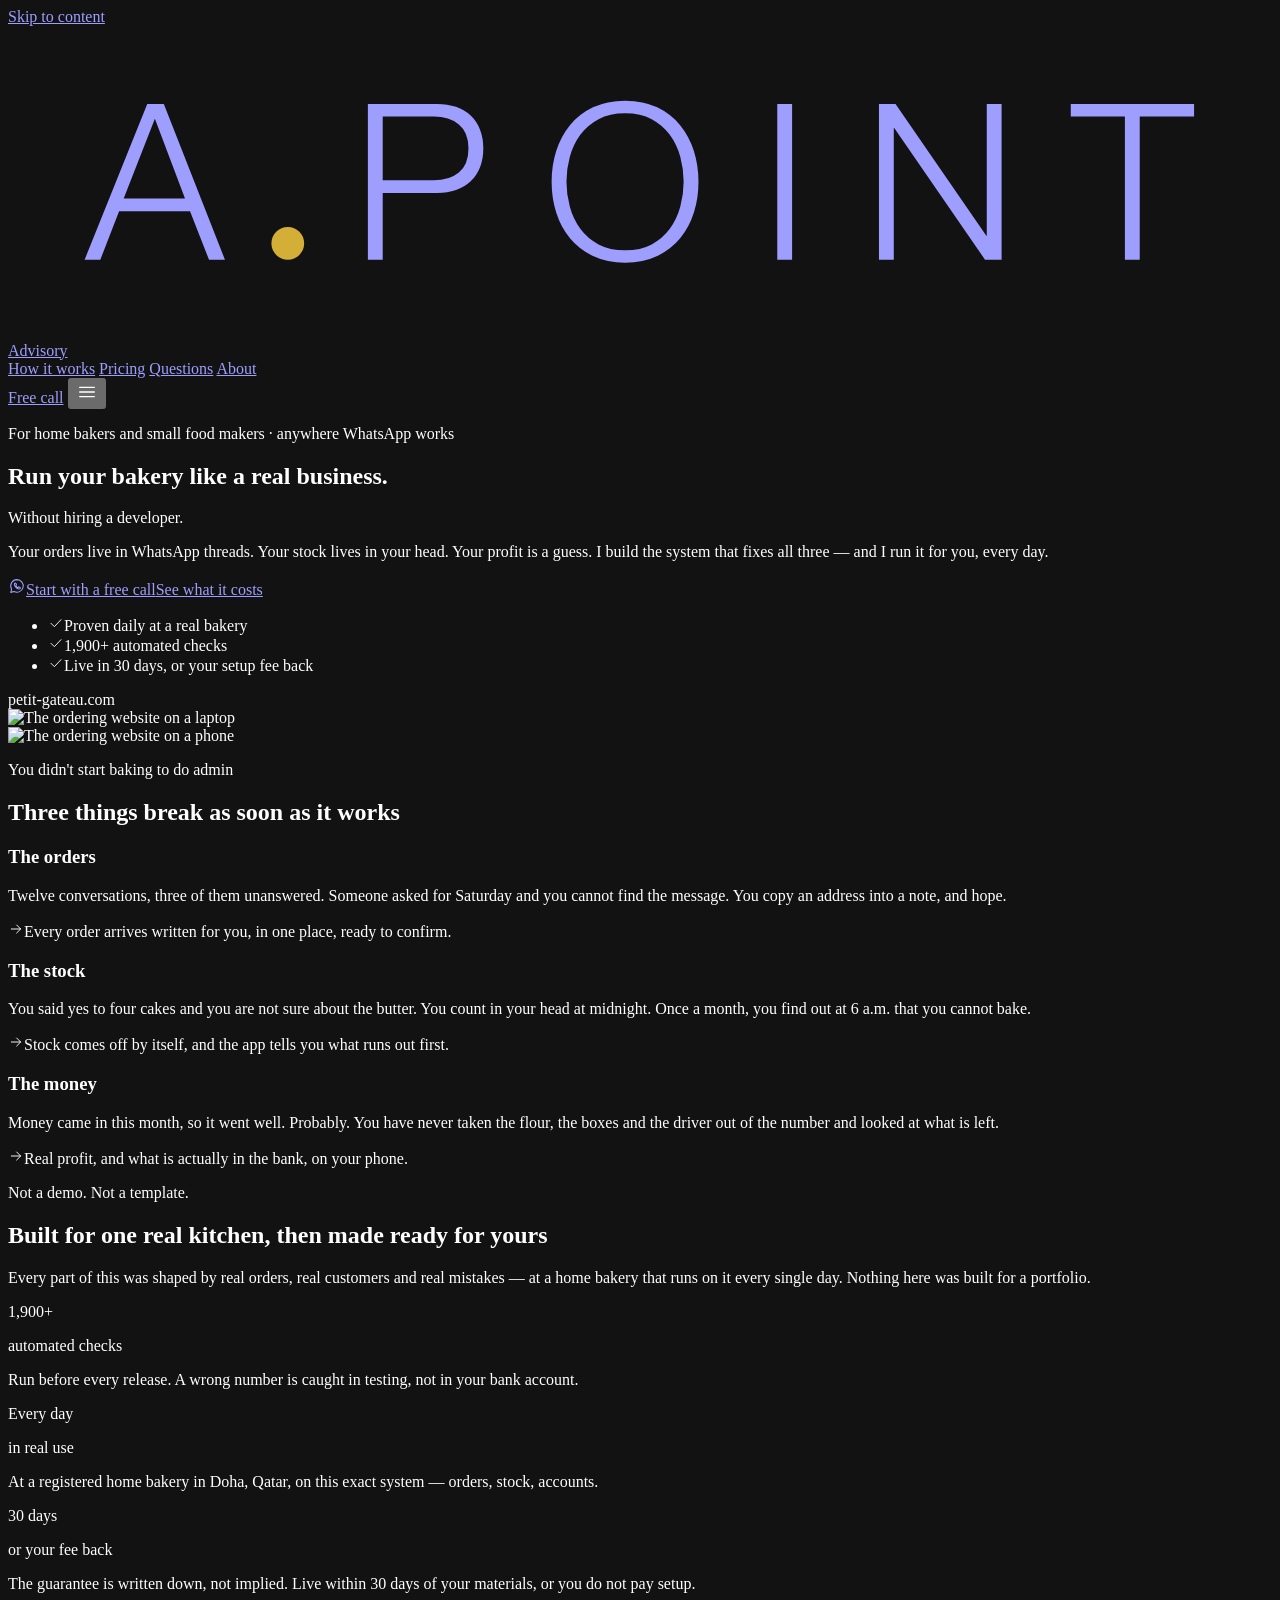
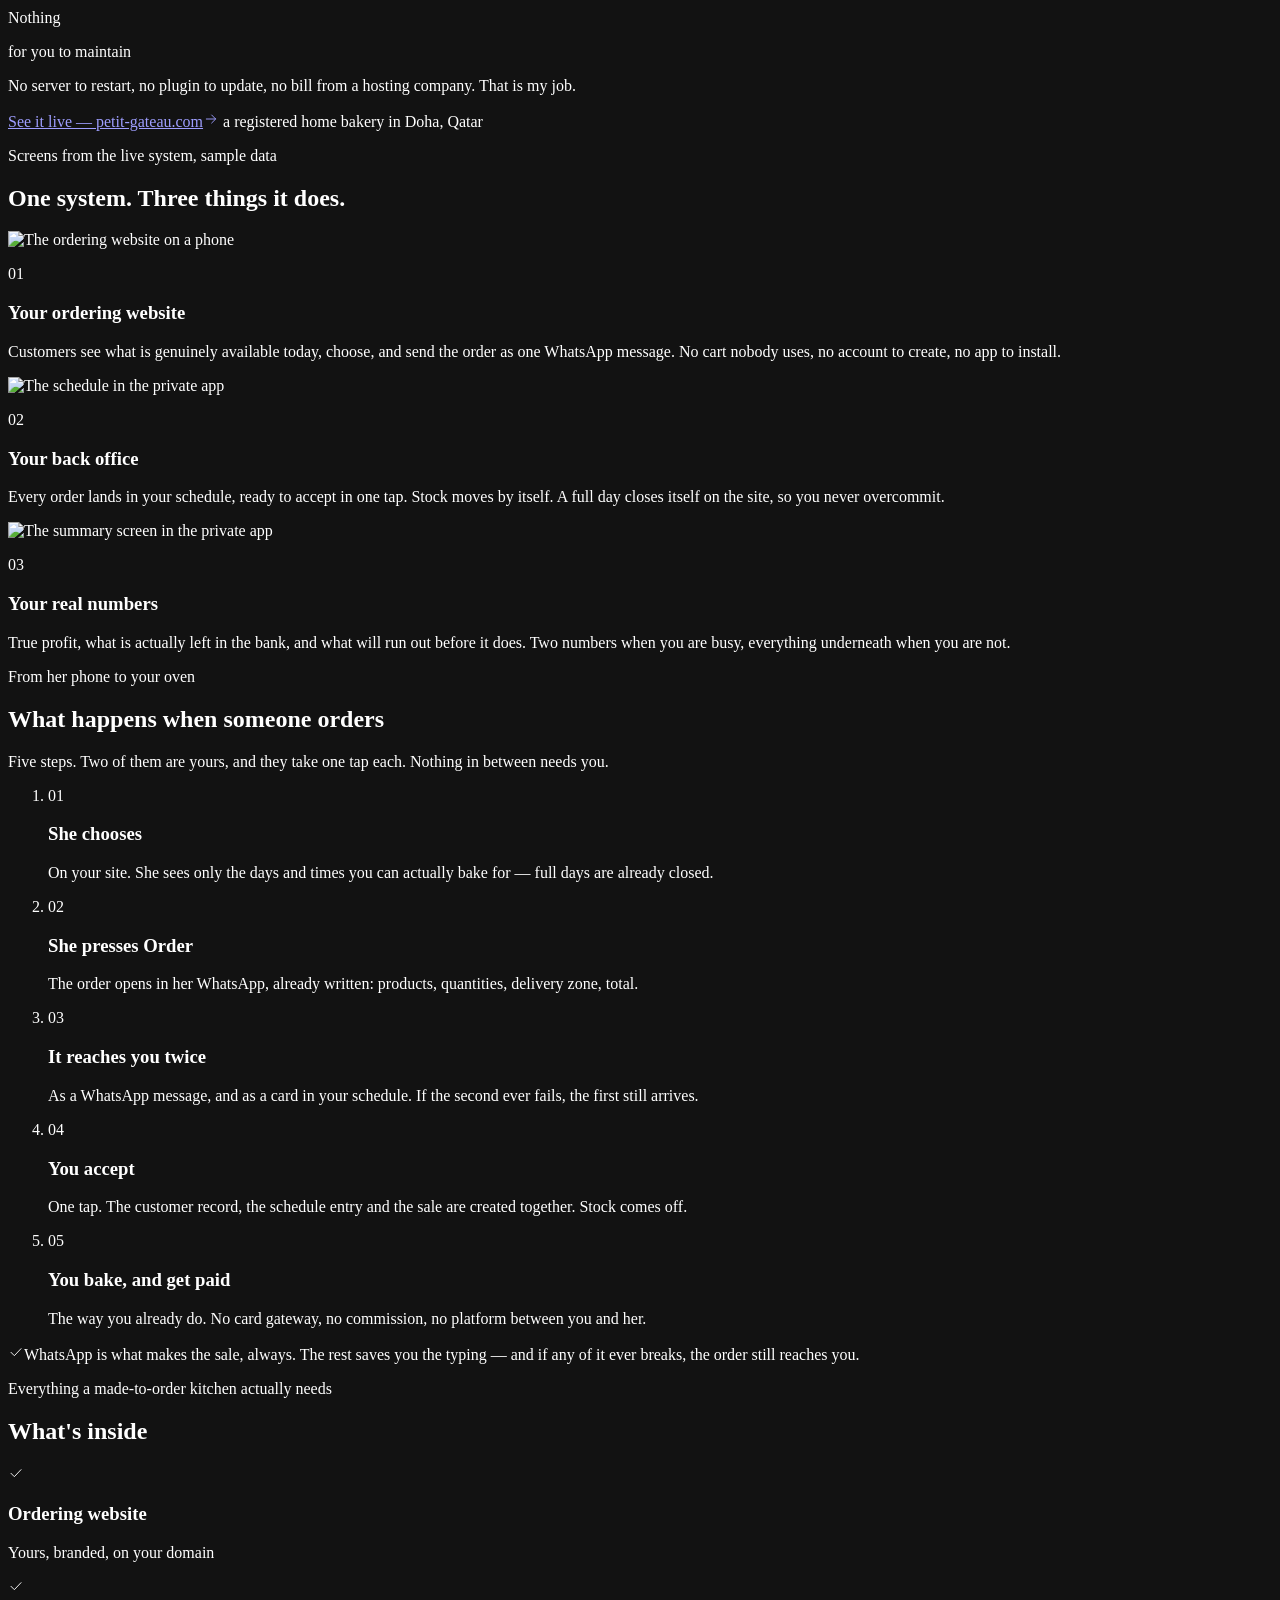
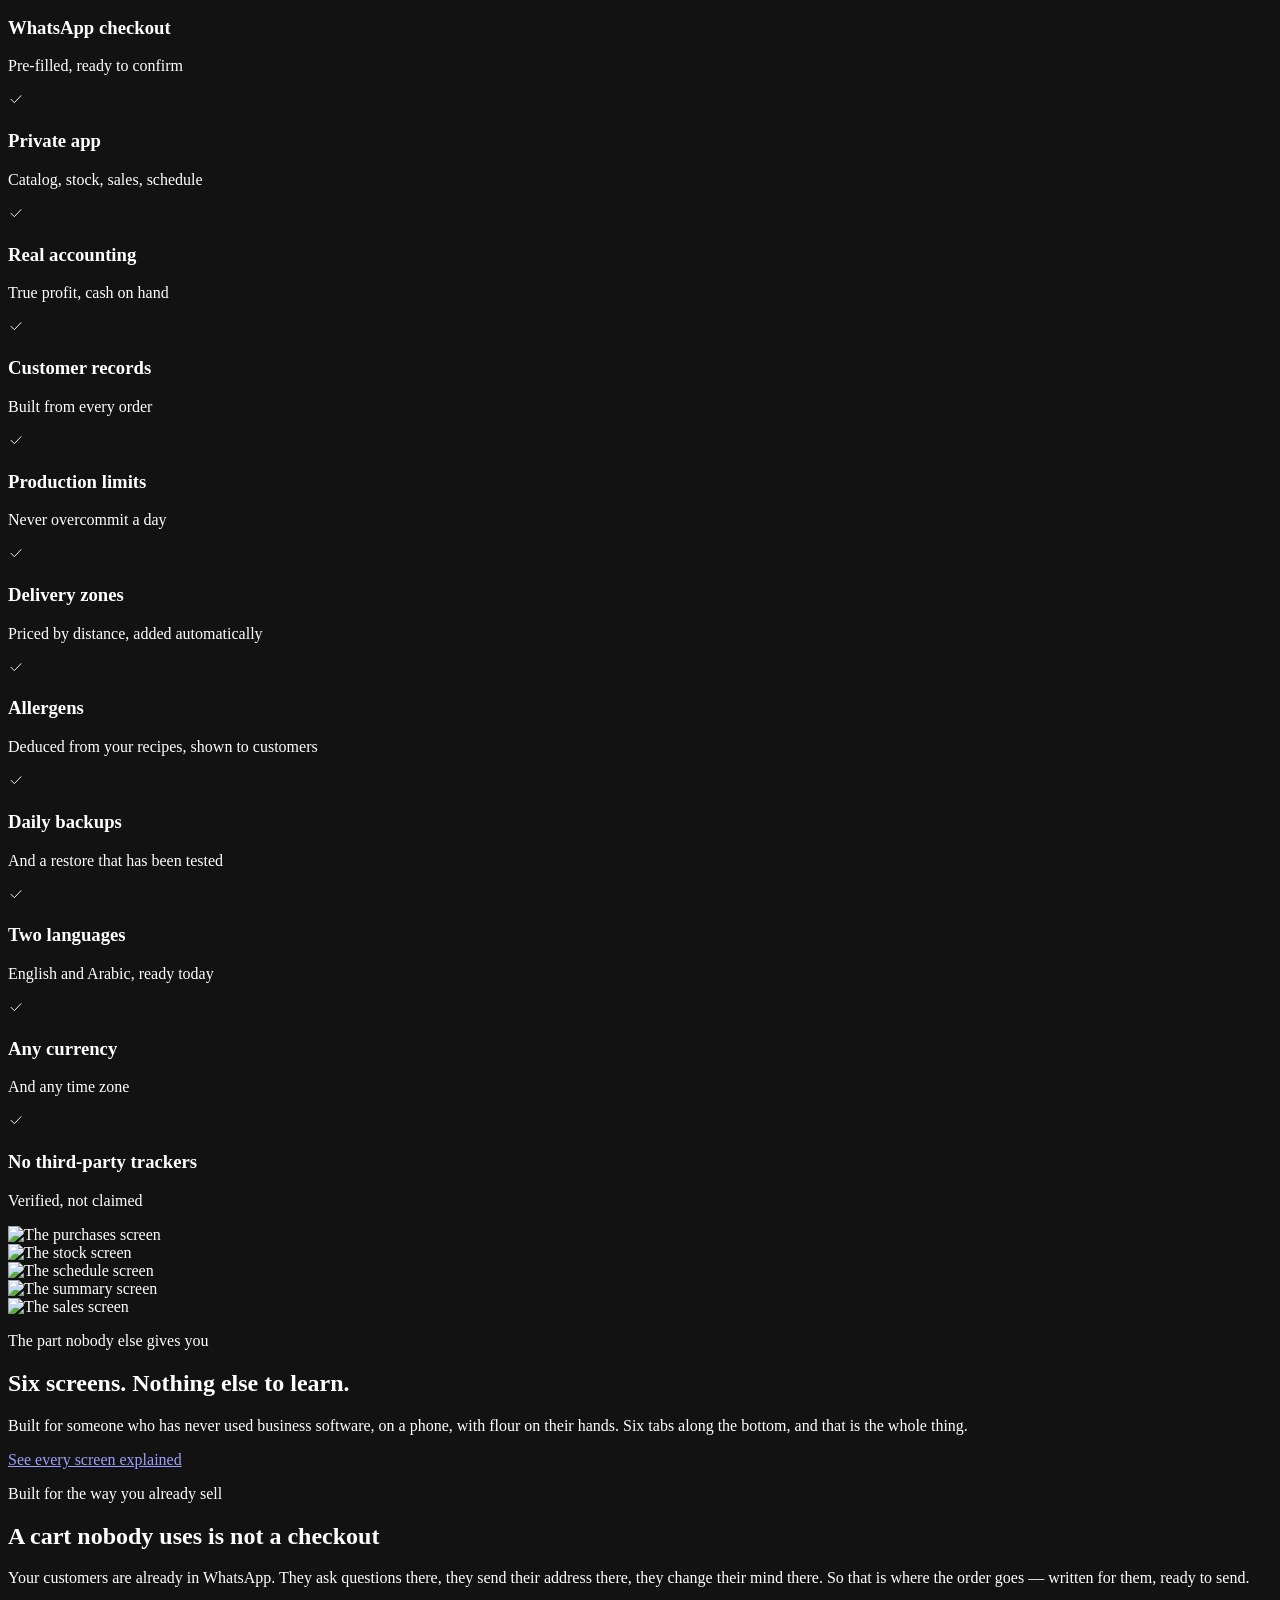
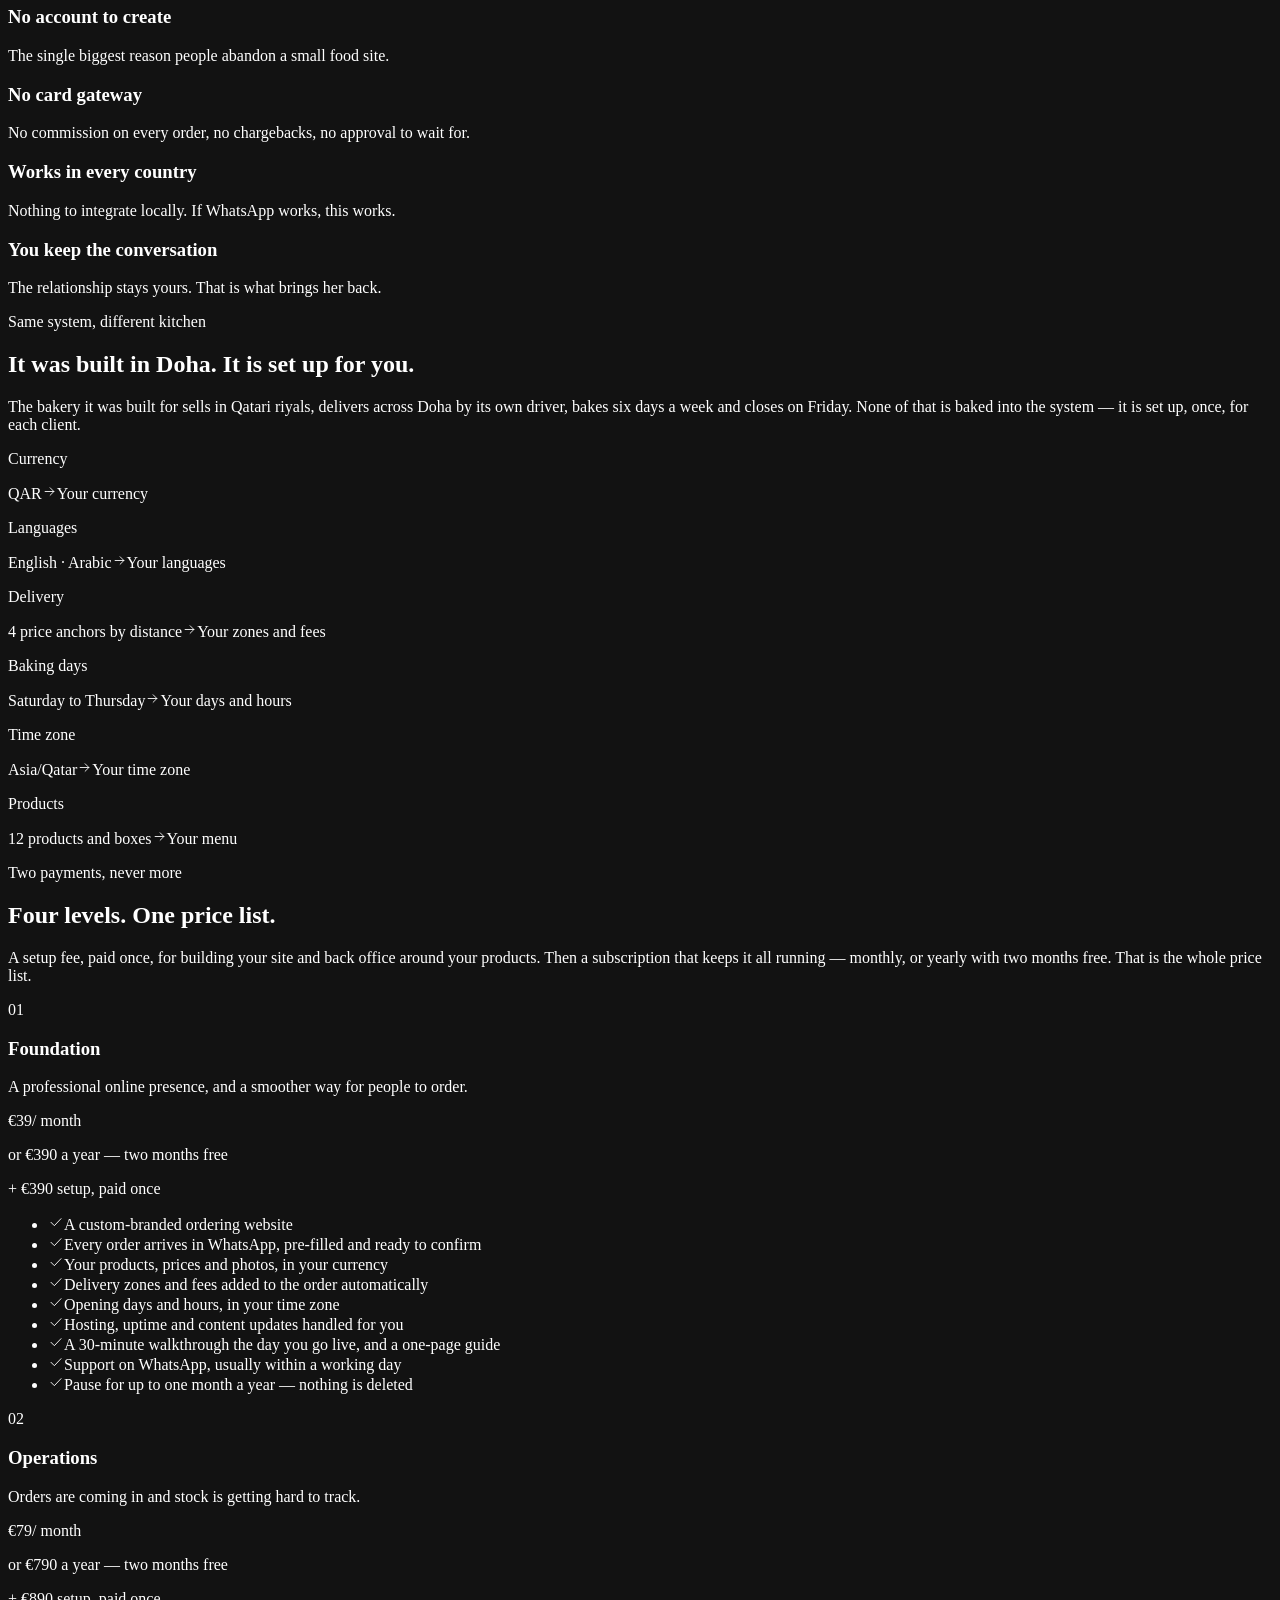
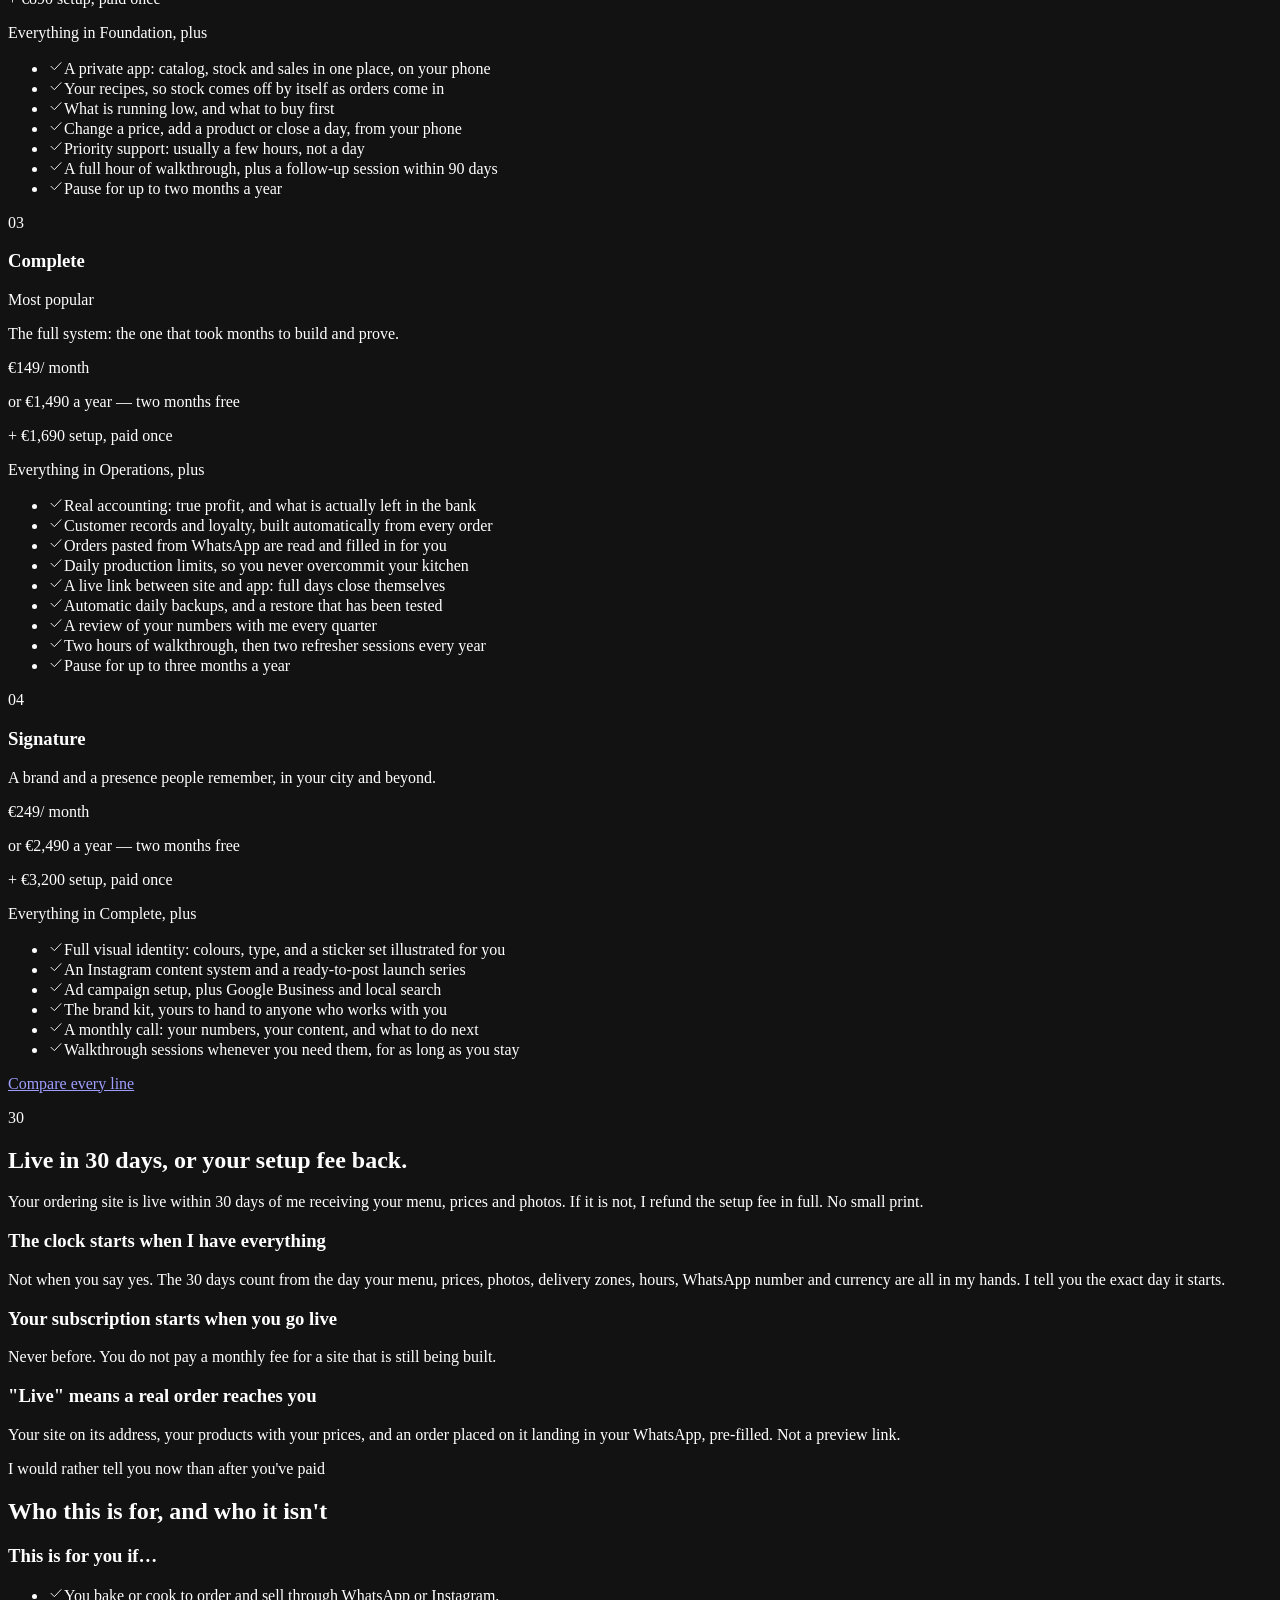
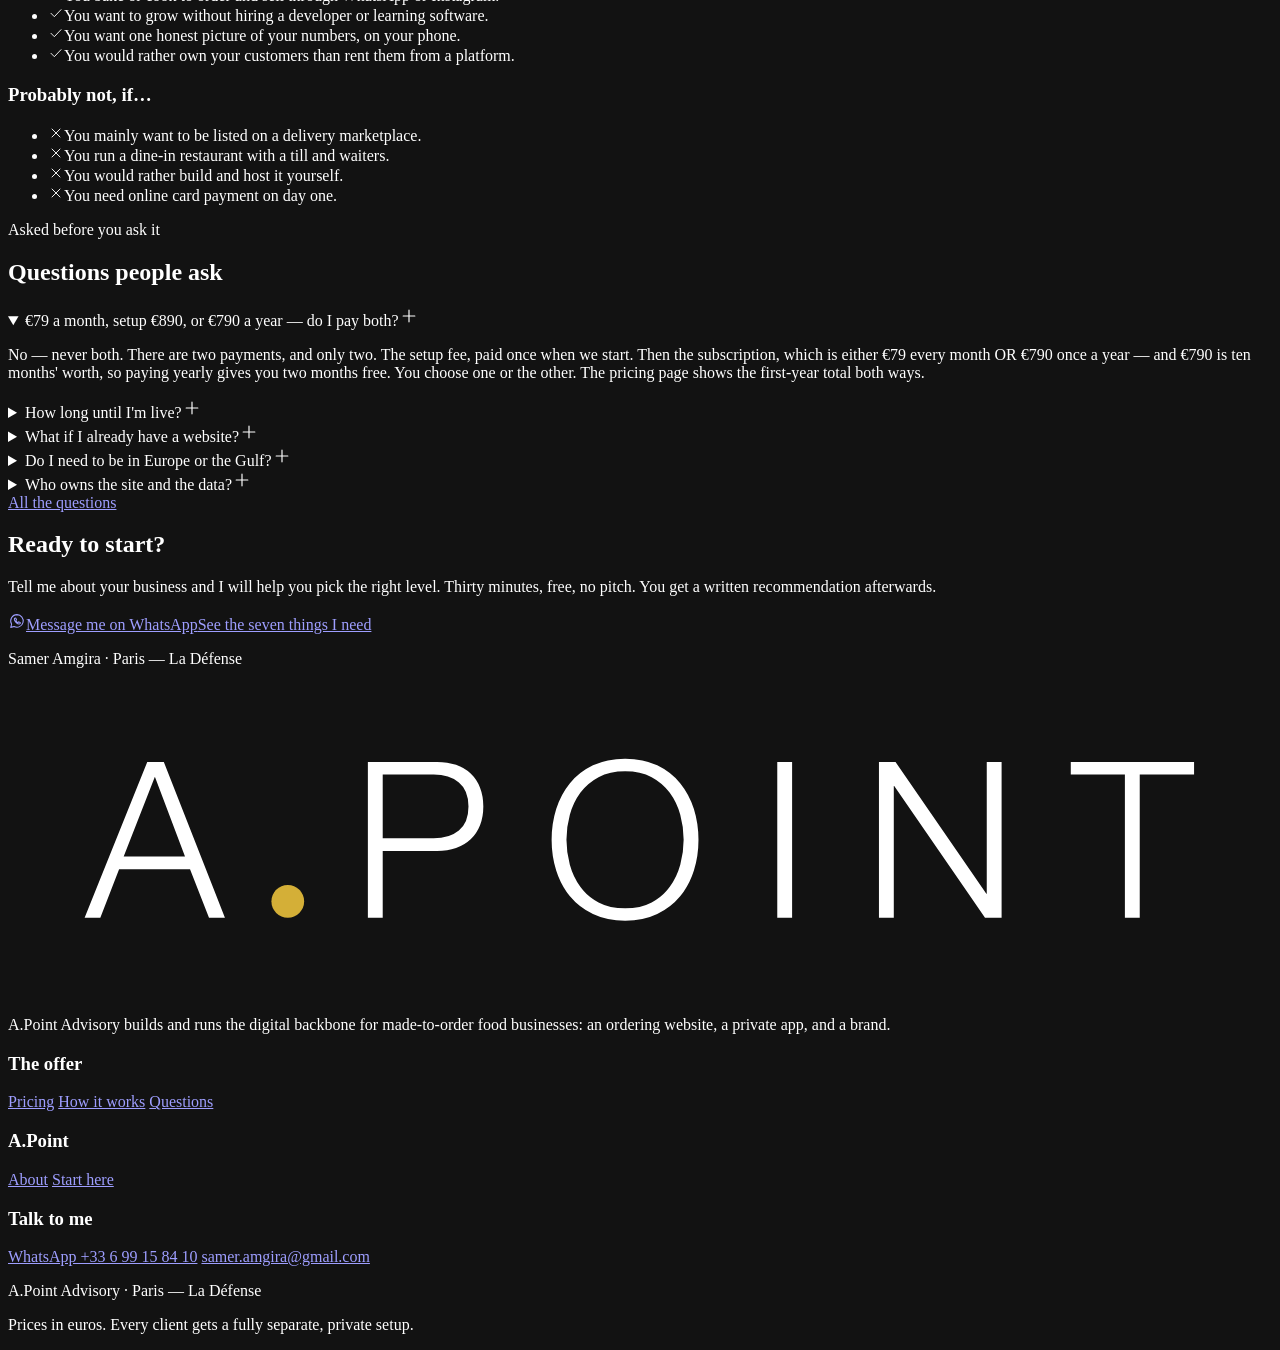
==== index.html @ 3a5e0688 "Site A.Point — construction 202609091608" ====
<!DOCTYPE html>
<html lang="en">
<head>
<meta charset="utf-8">
<meta name="viewport" content="width=device-width, initial-scale=1, viewport-fit=cover">
<title>A.Point Advisory — Run your bakery like a real business</title>
<meta name="description" content="We build and run the digital backbone for home bakers: a website that takes orders straight into WhatsApp, a private app for stock and real profit, and a brand people remember. From €39 a month. Live in 30 days, or your setup fee back.">
<link rel="canonical" href="https://apoint.advisory/">
<meta name="apoint-build" content="202609091608">
<meta name="color-scheme" content="dark">
<meta name="theme-color" content="#000000">

<meta property="og:type" content="website">
<meta property="og:site_name" content="A.Point Advisory">
<meta property="og:title" content="A.Point Advisory — Run your bakery like a real business">
<meta property="og:description" content="We build and run the digital backbone for home bakers: a website that takes orders straight into WhatsApp, a private app for stock and real profit, and a brand people remember. From €39 a month. Live in 30 days, or your setup fee back.">
<meta property="og:url" content="https://apoint.advisory/">
<meta property="og:image" content="https://apoint.advisory/img/partage.png">
<meta property="og:image:width" content="1200">
<meta property="og:image:height" content="630">
<meta name="twitter:card" content="summary_large_image">

<link rel="icon" href="/A.POINT-SITE/favicon.svg" type="image/svg+xml">
<link rel="icon" href="/A.POINT-SITE/favicon-32.png" sizes="32x32" type="image/png">
<link rel="apple-touch-icon" href="/A.POINT-SITE/icone-180.png">
<link rel="manifest" href="/A.POINT-SITE/site.webmanifest">

<link rel="preload" href="/A.POINT-SITE/polices/inter-latin-variable.woff2" as="font" type="font/woff2" crossorigin>
<link rel="stylesheet" href="/A.POINT-SITE/style.css?v=202609091608">
<script type="application/ld+json">{"@context":"https://schema.org","@type":"ProfessionalService","name":"A.Point Advisory","description":"Digital operations for made-to-order food businesses","url":"https://apoint.advisory","areaServed":"Worldwide","founder":{"@type":"Person","name":"Samer Amgira"},"address":{"@type":"PostalAddress","addressLocality":"Paris","addressCountry":"FR"},"email":"samer.amgira@gmail.com","telephone":"+33699158410","currenciesAccepted":"EUR","hasOfferCatalog":{"@type":"OfferCatalog","name":"Levels","itemListElement":[{"@type":"Offer","name":"Foundation","price":"39","priceCurrency":"EUR","description":"Subscription, per month. Setup fee of EUR 390, paid once."},{"@type":"Offer","name":"Operations","price":"79","priceCurrency":"EUR","description":"Subscription, per month. Setup fee of EUR 890, paid once."},{"@type":"Offer","name":"Complete","price":"149","priceCurrency":"EUR","description":"Subscription, per month. Setup fee of EUR 1690, paid once."},{"@type":"Offer","name":"Signature","price":"249","priceCurrency":"EUR","description":"Subscription, per month. Setup fee of EUR 3200, paid once."}]}}</script>
</head>
<body class="page-accueil">
<a class="saut" href="#principal">Skip to content</a>
<header class="entete" id="entete">
  <div class="wrap entete-in">
    <a class="marque" href="/A.POINT-SITE/" aria-label="A.Point Advisory — home">
      <svg class="wm" aria-hidden="true" focusable="false" xmlns="http://www.w3.org/2000/svg" viewBox="0 0 5792 1428">
<!-- A·POINT — mot-marque. Lettres : Helvetica Neue Light en tracés, espacement 0.25 em, point d'or #d4af37 sur la ligne de base. -->
<g transform="translate(357,1071) scale(1,-1)">
<path fill="currentColor" transform="translate(0,0)" d="M173 280 316 646 454 280ZM281 714 -6 0H66L152 222H477L564 0H637L357 714Z"/>
<circle fill="#d4af37" cx="925" cy="75" r="75"/>
<path fill="currentColor" transform="translate(1220,0)" d="M140 364V656H374Q445 656 489.0 620.0Q533 584 533 510Q533 436 489.0 400.0Q445 364 374 364ZM72 714V0H140V306H389Q437 306 476.0 319.5Q515 333 543.0 359.5Q571 386 586.0 424.0Q601 462 601 510Q601 558 586.0 596.0Q571 634 543.0 660.5Q515 687 476.0 700.5Q437 714 389 714Z"/>
<path fill="currentColor" transform="translate(2100,0)" d="M102 357Q102 416 117.5 472.0Q133 528 165.5 572.5Q198 617 249.0 644.0Q300 671 371 671Q442 671 492.5 644.0Q543 617 575.5 572.5Q608 528 623.5 472.0Q639 416 639 357Q639 299 623.5 242.5Q608 186 575.5 141.5Q543 97 492.5 70.0Q442 43 371 43Q300 43 249.0 70.0Q198 97 165.5 141.5Q133 186 117.5 242.5Q102 299 102 357ZM34 357Q34 283 55.0 216.0Q76 149 118.0 98.0Q160 47 223.5 16.5Q287 -14 371 -14Q455 -14 518.0 16.5Q581 47 623.0 98.0Q665 149 686.0 216.0Q707 283 707 357Q707 431 686.0 498.0Q665 565 623.0 616.5Q581 668 518.0 698.5Q455 729 371 729Q287 729 223.5 698.5Q160 668 118.0 616.5Q76 565 55.0 498.0Q34 431 34 357Z"/>
<path fill="currentColor" transform="translate(3091,0)" d="M77 714V0H145V714Z"/>
<path fill="currentColor" transform="translate(3563,0)" d="M71 714V0H139V604H141L557 0H633V714H565V110H563L147 714Z"/>
<path fill="currentColor" transform="translate(4517,0)" d="M-4 714V656H244V0H312V656H561V714Z"/>
</g>
</svg>
      <span class="marque-sub">Advisory</span>
    </a>
    <nav class="nav" aria-label="Main">
        <a href="/A.POINT-SITE/system/">How it works</a>
        <a href="/A.POINT-SITE/pricing/">Pricing</a>
        <a href="/A.POINT-SITE/faq/">Questions</a>
        <a href="/A.POINT-SITE/about/">About</a>
    </nav>
    <div class="entete-fin">
      <a class="btn btn-primaire btn-sm" href="https://wa.me/33699158410?text=Hi%20Samer%2C%20I%20run%20a%20home%20bakery%20and%20I%27d%20like%20to%20book%20the%20free%2030-minute%20call." target="_blank" rel="noopener"><span>Free call</span></a>
      <button class="burger" id="burger" aria-label="Open menu" aria-expanded="false" aria-controls="menu-mobile"><svg class="ic" viewBox="0 0 24 24" width="22" height="22" fill="none" stroke="currentColor" stroke-width="1.4" stroke-linecap="round" stroke-linejoin="round" aria-hidden="true"><path d="M4 7h16M4 12h16M4 17h16"/></svg></button>
    </div>
  </div>
  <div class="menu-mobile" id="menu-mobile" hidden>
    <a href="/A.POINT-SITE/system/">How it works</a>
    <a href="/A.POINT-SITE/pricing/">Pricing</a>
    <a href="/A.POINT-SITE/faq/">Questions</a>
    <a href="/A.POINT-SITE/about/">About</a>
    <a href="/A.POINT-SITE/start/">Start here</a>
    <a class="menu-mobile-cta" href="https://wa.me/33699158410?text=Hi%20Samer%2C%20I%20run%20a%20home%20bakery%20and%20I%27d%20like%20to%20book%20the%20free%2030-minute%20call." target="_blank" rel="noopener">Start with a free call</a>
  </div>
</header>
<main id="principal">
<section class="hero">
  <div class="halo halo-hero" aria-hidden="true"></div>
  <div class="wrap hero-in">
    <p class="sur-titre">For home bakers and small food makers · anywhere WhatsApp works</p>
    <h1 class="display display-xl">Run your bakery<span class="gris"> like a real business.</span></h1>
    <p class="hero-sous">Without hiring a developer.</p>
    <p class="hero-txt">Your orders live in WhatsApp threads. Your stock lives in your head. Your profit is a guess. I build the system that fixes all three — and I run it for you, every day.</p>
    <div class="actions"><a class="btn btn-primaire" href="https://wa.me/33699158410?text=Hi%20Samer%2C%20I%20run%20a%20home%20bakery%20and%20I%27d%20like%20to%20book%20the%20free%2030-minute%20call." target="_blank" rel="noopener">
  <svg class="ic" viewBox="0 0 24 24" width="18" height="18" fill="none" stroke="currentColor" stroke-width="1.4" stroke-linecap="round" stroke-linejoin="round" aria-hidden="true"><path d="M12.02 3.5a8.4 8.4 0 00-7.2 12.7L3.7 20.5l4.4-1.1A8.4 8.4 0 1012.02 3.5z"/><path d="M8.9 8.6c.2-.5.4-.5.6-.5h.5c.2 0 .4 0 .6.5l.6 1.5c.1.2 0 .4-.1.5l-.4.5c-.1.1-.2.3-.1.5.2.4.6 1 1.1 1.5.6.5 1.1.7 1.4.8.2.1.4 0 .5-.1l.5-.5c.2-.2.3-.2.5-.1l1.4.7c.2.1.4.2.4.4 0 .2 0 .8-.3 1.1-.3.4-.9.6-1.3.6-1 0-2.4-.6-3.6-1.6a9 9 0 01-2.3-3c-.3-.7-.4-1.3-.4-1.8 0-.4.2-.8.4-1z"/></svg><span>Start with a free call</span></a><a class="btn btn-fantome" href="/A.POINT-SITE/pricing/"><span>See what it costs</span></a></div>
    <ul class="hero-preuves"><li><span class="pastille"><svg class="ic" viewBox="0 0 24 24" width="16" height="16" fill="none" stroke="currentColor" stroke-width="1.4" stroke-linecap="round" stroke-linejoin="round" aria-hidden="true"><path d="M4.5 12.5l5 5L19.5 7"/></svg></span>Proven daily at a real bakery</li><li><span class="pastille"><svg class="ic" viewBox="0 0 24 24" width="16" height="16" fill="none" stroke="currentColor" stroke-width="1.4" stroke-linecap="round" stroke-linejoin="round" aria-hidden="true"><path d="M4.5 12.5l5 5L19.5 7"/></svg></span>1,900+ automated checks</li><li><span class="pastille"><svg class="ic" viewBox="0 0 24 24" width="16" height="16" fill="none" stroke="currentColor" stroke-width="1.4" stroke-linecap="round" stroke-linejoin="round" aria-hidden="true"><path d="M4.5 12.5l5 5L19.5 7"/></svg></span>Live in 30 days, or your setup fee back</li></ul>
  </div>
  <div class="wrap hero-visuel">
    <div class="nav-cadre">
  <div class="nav-barre"><span></span><span></span><span></span><span class="nav-url">petit-gateau.com</span></div>
  <img src="/A.POINT-SITE/img/site-desktop.webp" alt="The ordering website on a laptop" width="1440" height="900" loading="eager" decoding="async">
</div>
    <div class="tel tel-flottant">
  <div class="tel-ecran">
    <img src="/A.POINT-SITE/img/site-phone.webp" alt="The ordering website on a phone" width="390" height="844" loading="eager" decoding="async">
  </div>
</div>
  </div>
</section>

<section id="probleme" class="sec  sec-halo">
  <div class="halo" aria-hidden="true"></div>
  <div class="wrap ">
    <div class="tete ">
  <p class="sur-titre">You didn't start baking to do admin</p>
  <h2 class="display">Three things break<span class="gris"> as soon as it works</span></h2>
</div>
    <div class="grille-3">
<article class="carte carte-probleme">
  <h3>The orders</h3>
  <p>Twelve conversations, three of them unanswered. Someone asked for Saturday and you cannot find the message. You copy an address into a note, and hope.</p>
  <p class="carte-sous"><svg class="ic" viewBox="0 0 24 24" width="16" height="16" fill="none" stroke="currentColor" stroke-width="1.4" stroke-linecap="round" stroke-linejoin="round" aria-hidden="true"><path d="M5 12h14M13 6l6 6-6 6"/></svg>Every order arrives written for you, in one place, ready to confirm.</p>
</article>
<article class="carte carte-probleme">
  <h3>The stock</h3>
  <p>You said yes to four cakes and you are not sure about the butter. You count in your head at midnight. Once a month, you find out at 6 a.m. that you cannot bake.</p>
  <p class="carte-sous"><svg class="ic" viewBox="0 0 24 24" width="16" height="16" fill="none" stroke="currentColor" stroke-width="1.4" stroke-linecap="round" stroke-linejoin="round" aria-hidden="true"><path d="M5 12h14M13 6l6 6-6 6"/></svg>Stock comes off by itself, and the app tells you what runs out first.</p>
</article>
<article class="carte carte-probleme">
  <h3>The money</h3>
  <p>Money came in this month, so it went well. Probably. You have never taken the flour, the boxes and the driver out of the number and looked at what is left.</p>
  <p class="carte-sous"><svg class="ic" viewBox="0 0 24 24" width="16" height="16" fill="none" stroke="currentColor" stroke-width="1.4" stroke-linecap="round" stroke-linejoin="round" aria-hidden="true"><path d="M5 12h14M13 6l6 6-6 6"/></svg>Real profit, and what is actually in the bank, on your phone.</p>
</article>
    </div>
  </div>
</section>

<section id="preuve" class="sec sec-serree">
  <div class="wrap ">
    <div class="tete ">
  <p class="sur-titre">Not a demo. Not a template.</p>
  <h2 class="display">Built for one real kitchen,<span class="gris"> then made ready for yours</span></h2>
</div>
    <p class="intro">Every part of this was shaped by real orders, real customers and real mistakes — at a home bakery that runs on it every single day. Nothing here was built for a portfolio.</p>
    <div class="grille-4 chiffres">
<div class="chiffre">
  <p class="chiffre-val">1,900+</p>
  <p class="chiffre-lab">automated checks</p>
  <p class="chiffre-txt">Run before every release. A wrong number is caught in testing, not in your bank account.</p>
</div>
<div class="chiffre">
  <p class="chiffre-val">Every day</p>
  <p class="chiffre-lab">in real use</p>
  <p class="chiffre-txt">At a registered home bakery in Doha, Qatar, on this exact system — orders, stock, accounts.</p>
</div>
<div class="chiffre">
  <p class="chiffre-val">30 days</p>
  <p class="chiffre-lab">or your fee back</p>
  <p class="chiffre-txt">The guarantee is written down, not implied. Live within 30 days of your materials, or you do not pay setup.</p>
</div>
<div class="chiffre">
  <p class="chiffre-val">Nothing</p>
  <p class="chiffre-lab">for you to maintain</p>
  <p class="chiffre-txt">No server to restart, no plugin to update, no bill from a hosting company. That is my job.</p>
</div>
    </div>
    <p class="preuve-lien"><a class="lien-fort" href="https://petit-gateau.com" target="_blank" rel="noopener">See it live — petit-gateau.com<svg class="ic" viewBox="0 0 24 24" width="16" height="16" fill="none" stroke="currentColor" stroke-width="1.4" stroke-linecap="round" stroke-linejoin="round" aria-hidden="true"><path d="M5 12h14M13 6l6 6-6 6"/></svg></a> <span class="preuve-lien-note">a registered home bakery in Doha, Qatar</span></p>
  </div>
</section>

<section id="produit" class="sec  sec-halo">
  <div class="halo" aria-hidden="true"></div>
  <div class="wrap ">
    <div class="tete ">
  <p class="sur-titre">Screens from the live system, sample data</p>
  <h2 class="display">One system.<span class="gris"> Three things it does.</span></h2>
</div>
    <div class="grille-3 ecrans">
      <article class="ecran">
        <div class="tel ">
  <div class="tel-ecran">
    <img src="/A.POINT-SITE/img/site-phone.webp" alt="The ordering website on a phone" width="390" height="844" loading="lazy" decoding="async">
  </div>
</div>
        <p class="ecran-num">01</p>
        <h3>Your ordering website</h3>
        <p>Customers see what is genuinely available today, choose, and send the order as one WhatsApp message. No cart nobody uses, no account to create, no app to install.</p>
      </article>
      <article class="ecran">
        <div class="tel ">
  <div class="tel-ecran">
    <img src="/A.POINT-SITE/img/app-schedule.webp" alt="The schedule in the private app" width="390" height="844" loading="lazy" decoding="async">
  </div>
</div>
        <p class="ecran-num">02</p>
        <h3>Your back office</h3>
        <p>Every order lands in your schedule, ready to accept in one tap. Stock moves by itself. A full day closes itself on the site, so you never overcommit.</p>
      </article>
      <article class="ecran">
        <div class="tel ">
  <div class="tel-ecran">
    <img src="/A.POINT-SITE/img/app-summary.webp" alt="The summary screen in the private app" width="390" height="844" loading="lazy" decoding="async">
  </div>
</div>
        <p class="ecran-num">03</p>
        <h3>Your real numbers</h3>
        <p>True profit, what is actually left in the bank, and what will run out before it does. Two numbers when you are busy, everything underneath when you are not.</p>
      </article>
    </div>
  </div>
</section>

<section id="parcours" class="sec sec-serree">
  <div class="wrap ">
    <div class="tete ">
  <p class="sur-titre">From her phone to your oven</p>
  <h2 class="display">What happens<span class="gris"> when someone orders</span></h2>
</div>
    <p class="intro">Five steps. Two of them are yours, and they take one tap each. Nothing in between needs you.</p>
    <ol class="parcours parcours-ligne" style="--cols:5">
      <li class="etape">
        <span class="etape-num">01</span>
        <h3>She chooses</h3>
        <p>On your site. She sees only the days and times you can actually bake for — full days are already closed.</p>
      </li>
      <li class="etape">
        <span class="etape-num">02</span>
        <h3>She presses Order</h3>
        <p>The order opens in her WhatsApp, already written: products, quantities, delivery zone, total.</p>
      </li>
      <li class="etape">
        <span class="etape-num">03</span>
        <h3>It reaches you twice</h3>
        <p>As a WhatsApp message, and as a card in your schedule. If the second ever fails, the first still arrives.</p>
      </li>
      <li class="etape">
        <span class="etape-num">04</span>
        <h3>You accept</h3>
        <p>One tap. The customer record, the schedule entry and the sale are created together. Stock comes off.</p>
      </li>
      <li class="etape">
        <span class="etape-num">05</span>
        <h3>You bake, and get paid</h3>
        <p>The way you already do. No card gateway, no commission, no platform between you and her.</p>
      </li>
    </ol>
    <p class="note-encadree"><span class="pastille"><svg class="ic" viewBox="0 0 24 24" width="16" height="16" fill="none" stroke="currentColor" stroke-width="1.4" stroke-linecap="round" stroke-linejoin="round" aria-hidden="true"><path d="M4.5 12.5l5 5L19.5 7"/></svg></span>WhatsApp is what makes the sale, always. The rest saves you the typing — and if any of it ever breaks, the order still reaches you.</p>
  </div>
</section>

<section id="dedans" class="sec  sec-halo">
  <div class="halo" aria-hidden="true"></div>
  <div class="wrap ">
    <div class="tete ">
  <p class="sur-titre">Everything a made-to-order kitchen actually needs</p>
  <h2 class="display">What's inside</h2>
</div>
    <div class="grille-2 caps caps-3">
<article class="cap">
  <span class="pastille"><svg class="ic" viewBox="0 0 24 24" width="16" height="16" fill="none" stroke="currentColor" stroke-width="1.4" stroke-linecap="round" stroke-linejoin="round" aria-hidden="true"><path d="M4.5 12.5l5 5L19.5 7"/></svg></span>
  <div><h3>Ordering website</h3><p>Yours, branded, on your domain</p></div>
</article>
<article class="cap">
  <span class="pastille"><svg class="ic" viewBox="0 0 24 24" width="16" height="16" fill="none" stroke="currentColor" stroke-width="1.4" stroke-linecap="round" stroke-linejoin="round" aria-hidden="true"><path d="M4.5 12.5l5 5L19.5 7"/></svg></span>
  <div><h3>WhatsApp checkout</h3><p>Pre-filled, ready to confirm</p></div>
</article>
<article class="cap">
  <span class="pastille"><svg class="ic" viewBox="0 0 24 24" width="16" height="16" fill="none" stroke="currentColor" stroke-width="1.4" stroke-linecap="round" stroke-linejoin="round" aria-hidden="true"><path d="M4.5 12.5l5 5L19.5 7"/></svg></span>
  <div><h3>Private app</h3><p>Catalog, stock, sales, schedule</p></div>
</article>
<article class="cap">
  <span class="pastille"><svg class="ic" viewBox="0 0 24 24" width="16" height="16" fill="none" stroke="currentColor" stroke-width="1.4" stroke-linecap="round" stroke-linejoin="round" aria-hidden="true"><path d="M4.5 12.5l5 5L19.5 7"/></svg></span>
  <div><h3>Real accounting</h3><p>True profit, cash on hand</p></div>
</article>
<article class="cap">
  <span class="pastille"><svg class="ic" viewBox="0 0 24 24" width="16" height="16" fill="none" stroke="currentColor" stroke-width="1.4" stroke-linecap="round" stroke-linejoin="round" aria-hidden="true"><path d="M4.5 12.5l5 5L19.5 7"/></svg></span>
  <div><h3>Customer records</h3><p>Built from every order</p></div>
</article>
<article class="cap">
  <span class="pastille"><svg class="ic" viewBox="0 0 24 24" width="16" height="16" fill="none" stroke="currentColor" stroke-width="1.4" stroke-linecap="round" stroke-linejoin="round" aria-hidden="true"><path d="M4.5 12.5l5 5L19.5 7"/></svg></span>
  <div><h3>Production limits</h3><p>Never overcommit a day</p></div>
</article>
<article class="cap">
  <span class="pastille"><svg class="ic" viewBox="0 0 24 24" width="16" height="16" fill="none" stroke="currentColor" stroke-width="1.4" stroke-linecap="round" stroke-linejoin="round" aria-hidden="true"><path d="M4.5 12.5l5 5L19.5 7"/></svg></span>
  <div><h3>Delivery zones</h3><p>Priced by distance, added automatically</p></div>
</article>
<article class="cap">
  <span class="pastille"><svg class="ic" viewBox="0 0 24 24" width="16" height="16" fill="none" stroke="currentColor" stroke-width="1.4" stroke-linecap="round" stroke-linejoin="round" aria-hidden="true"><path d="M4.5 12.5l5 5L19.5 7"/></svg></span>
  <div><h3>Allergens</h3><p>Deduced from your recipes, shown to customers</p></div>
</article>
<article class="cap">
  <span class="pastille"><svg class="ic" viewBox="0 0 24 24" width="16" height="16" fill="none" stroke="currentColor" stroke-width="1.4" stroke-linecap="round" stroke-linejoin="round" aria-hidden="true"><path d="M4.5 12.5l5 5L19.5 7"/></svg></span>
  <div><h3>Daily backups</h3><p>And a restore that has been tested</p></div>
</article>
<article class="cap">
  <span class="pastille"><svg class="ic" viewBox="0 0 24 24" width="16" height="16" fill="none" stroke="currentColor" stroke-width="1.4" stroke-linecap="round" stroke-linejoin="round" aria-hidden="true"><path d="M4.5 12.5l5 5L19.5 7"/></svg></span>
  <div><h3>Two languages</h3><p>English and Arabic, ready today</p></div>
</article>
<article class="cap">
  <span class="pastille"><svg class="ic" viewBox="0 0 24 24" width="16" height="16" fill="none" stroke="currentColor" stroke-width="1.4" stroke-linecap="round" stroke-linejoin="round" aria-hidden="true"><path d="M4.5 12.5l5 5L19.5 7"/></svg></span>
  <div><h3>Any currency</h3><p>And any time zone</p></div>
</article>
<article class="cap">
  <span class="pastille"><svg class="ic" viewBox="0 0 24 24" width="16" height="16" fill="none" stroke="currentColor" stroke-width="1.4" stroke-linecap="round" stroke-linejoin="round" aria-hidden="true"><path d="M4.5 12.5l5 5L19.5 7"/></svg></span>
  <div><h3>No third-party trackers</h3><p>Verified, not claimed</p></div>
</article>
    </div>
  </div>
</section>

<section id="ecrans" class="sec sec-eventail sec-halo">
  <div class="halo" aria-hidden="true"></div>
  <div class="wrap ">
    <div class="eventail" aria-hidden="false">
        <div class="ev-tel" style="--i:-2"><div class="tel ">
  <div class="tel-ecran">
    <img src="/A.POINT-SITE/img/app-purchases.webp" alt="The purchases screen" width="390" height="844" loading="lazy" decoding="async">
  </div>
</div></div>
        <div class="ev-tel" style="--i:-1"><div class="tel ">
  <div class="tel-ecran">
    <img src="/A.POINT-SITE/img/app-stock.webp" alt="The stock screen" width="390" height="844" loading="lazy" decoding="async">
  </div>
</div></div>
        <div class="ev-tel" style="--i:0"><div class="tel ">
  <div class="tel-ecran">
    <img src="/A.POINT-SITE/img/app-schedule.webp" alt="The schedule screen" width="390" height="844" loading="lazy" decoding="async">
  </div>
</div></div>
        <div class="ev-tel" style="--i:1"><div class="tel ">
  <div class="tel-ecran">
    <img src="/A.POINT-SITE/img/app-summary.webp" alt="The summary screen" width="390" height="844" loading="lazy" decoding="async">
  </div>
</div></div>
        <div class="ev-tel" style="--i:2"><div class="tel ">
  <div class="tel-ecran">
    <img src="/A.POINT-SITE/img/app-sales.webp" alt="The sales screen" width="390" height="844" loading="lazy" decoding="async">
  </div>
</div></div>
    </div>
    <div class="tete tete-centre tete-apres">
  <p class="sur-titre">The part nobody else gives you</p>
  <h2 class="display">Six screens.<span class="gris"> Nothing else to learn.</span></h2>
</div>
    <p class="intro intro-centre">Built for someone who has never used business software, on a phone, with flour on their hands. Six tabs along the bottom, and that is the whole thing.</p>
    <div class="actions actions-centre"><a class="btn btn-fantome" href="/A.POINT-SITE/system/#app"><span>See every screen explained</span></a></div>
  </div>
</section>

<section id="whatsapp" class="sec sec-serree">
  <div class="wrap ">
    <div class="duo">
      <div class="duo-txt">
        <div class="tete ">
  <p class="sur-titre">Built for the way you already sell</p>
  <h2 class="display">A cart nobody uses<span class="gris"> is not a checkout</span></h2>
</div>
        <p class="intro">Your customers are already in WhatsApp. They ask questions there, they send their address there, they change their mind there. So that is where the order goes — written for them, ready to send.</p>
      </div>
      <div class="duo-pts">
        <div class="mini"><h3>No account to create</h3><p>The single biggest reason people abandon a small food site.</p></div>
        <div class="mini"><h3>No card gateway</h3><p>No commission on every order, no chargebacks, no approval to wait for.</p></div>
        <div class="mini"><h3>Works in every country</h3><p>Nothing to integrate locally. If WhatsApp works, this works.</p></div>
        <div class="mini"><h3>You keep the conversation</h3><p>The relationship stays yours. That is what brings her back.</p></div>
      </div>
    </div>
  </div>
</section>

<section id="adaptable" class="sec  sec-halo">
  <div class="halo" aria-hidden="true"></div>
  <div class="wrap ">
    <div class="tete ">
  <p class="sur-titre">Same system, different kitchen</p>
  <h2 class="display">It was built in Doha.<span class="gris"> It is set up for you.</span></h2>
</div>
    <p class="intro">The bakery it was built for sells in Qatari riyals, delivers across Doha by its own driver, bakes six days a week and closes on Friday. None of that is baked into the system — it is set up, once, for each client.</p>
    <div class="axes">
        <div class="axe">
          <p class="axe-lab">Currency</p>
          <p class="axe-duo"><span class="axe-de">QAR</span><svg class="ic" viewBox="0 0 24 24" width="15" height="15" fill="none" stroke="currentColor" stroke-width="1.4" stroke-linecap="round" stroke-linejoin="round" aria-hidden="true"><path d="M5 12h14M13 6l6 6-6 6"/></svg><span class="axe-vers">Your currency</span></p>
        </div>
        <div class="axe">
          <p class="axe-lab">Languages</p>
          <p class="axe-duo"><span class="axe-de">English · Arabic</span><svg class="ic" viewBox="0 0 24 24" width="15" height="15" fill="none" stroke="currentColor" stroke-width="1.4" stroke-linecap="round" stroke-linejoin="round" aria-hidden="true"><path d="M5 12h14M13 6l6 6-6 6"/></svg><span class="axe-vers">Your languages</span></p>
        </div>
        <div class="axe">
          <p class="axe-lab">Delivery</p>
          <p class="axe-duo"><span class="axe-de">4 price anchors by distance</span><svg class="ic" viewBox="0 0 24 24" width="15" height="15" fill="none" stroke="currentColor" stroke-width="1.4" stroke-linecap="round" stroke-linejoin="round" aria-hidden="true"><path d="M5 12h14M13 6l6 6-6 6"/></svg><span class="axe-vers">Your zones and fees</span></p>
        </div>
        <div class="axe">
          <p class="axe-lab">Baking days</p>
          <p class="axe-duo"><span class="axe-de">Saturday to Thursday</span><svg class="ic" viewBox="0 0 24 24" width="15" height="15" fill="none" stroke="currentColor" stroke-width="1.4" stroke-linecap="round" stroke-linejoin="round" aria-hidden="true"><path d="M5 12h14M13 6l6 6-6 6"/></svg><span class="axe-vers">Your days and hours</span></p>
        </div>
        <div class="axe">
          <p class="axe-lab">Time zone</p>
          <p class="axe-duo"><span class="axe-de">Asia/Qatar</span><svg class="ic" viewBox="0 0 24 24" width="15" height="15" fill="none" stroke="currentColor" stroke-width="1.4" stroke-linecap="round" stroke-linejoin="round" aria-hidden="true"><path d="M5 12h14M13 6l6 6-6 6"/></svg><span class="axe-vers">Your time zone</span></p>
        </div>
        <div class="axe">
          <p class="axe-lab">Products</p>
          <p class="axe-duo"><span class="axe-de">12 products and boxes</span><svg class="ic" viewBox="0 0 24 24" width="15" height="15" fill="none" stroke="currentColor" stroke-width="1.4" stroke-linecap="round" stroke-linejoin="round" aria-hidden="true"><path d="M5 12h14M13 6l6 6-6 6"/></svg><span class="axe-vers">Your menu</span></p>
        </div>
    </div>
  </div>
</section>

<section id="tarifs" class="sec sec-serree">
  <div class="wrap ">
    <div class="tete tete-centre">
  <p class="sur-titre">Two payments, never more</p>
  <h2 class="display">Four levels.<span class="gris"> One price list.</span></h2>
</div>
    <p class="intro intro-centre">A setup fee, paid once, for building your site and back office around your products. Then a subscription that keeps it all running — monthly, or yearly with two months free. That is the whole price list.</p>
    <div class="bascule" id="bascule" hidden>
      <span class="bascule-lab" id="bascule-lab-m">Monthly</span>
      <button type="button" class="bascule-btn" id="bascule-btn" role="switch" aria-checked="false" aria-labelledby="bascule-lab-m bascule-lab-a"><span class="bascule-pion"></span></button>
      <span class="bascule-lab" id="bascule-lab-a">Yearly <span class="bascule-eco">2 months free</span></span>
    </div>
    <div class="grille-4 niveaux niveaux-compacts">
<article class="niveau niveau-compact" data-niveau="foundation" data-mois="39" data-an="390" data-install="390">
  <div class="niveau-tete">
    <p class="niveau-num">01</p>
    <h3>Foundation</h3>
  </div>
  <p class="niveau-pour">A professional online presence, and a smoother way for people to order.</p>
  <div class="niveau-prix">
    <p class="prix"><span class="prix-mt" data-prix>€39</span><span class="prix-per" data-per>/ month</span></p>
    <p class="prix-note" data-note>or €390 a year — two months free</p>
    <p class="prix-setup">+ €390 setup, paid once</p>
  </div>
  <ul class="liste-check">
  <li><span class="pastille"><svg class="ic" viewBox="0 0 24 24" width="16" height="16" fill="none" stroke="currentColor" stroke-width="1.4" stroke-linecap="round" stroke-linejoin="round" aria-hidden="true"><path d="M4.5 12.5l5 5L19.5 7"/></svg></span><span>A custom-branded ordering website</span></li>
  <li><span class="pastille"><svg class="ic" viewBox="0 0 24 24" width="16" height="16" fill="none" stroke="currentColor" stroke-width="1.4" stroke-linecap="round" stroke-linejoin="round" aria-hidden="true"><path d="M4.5 12.5l5 5L19.5 7"/></svg></span><span>Every order arrives in WhatsApp, pre-filled and ready to confirm</span></li>
  <li><span class="pastille"><svg class="ic" viewBox="0 0 24 24" width="16" height="16" fill="none" stroke="currentColor" stroke-width="1.4" stroke-linecap="round" stroke-linejoin="round" aria-hidden="true"><path d="M4.5 12.5l5 5L19.5 7"/></svg></span><span>Your products, prices and photos, in your currency</span></li>
  <li><span class="pastille"><svg class="ic" viewBox="0 0 24 24" width="16" height="16" fill="none" stroke="currentColor" stroke-width="1.4" stroke-linecap="round" stroke-linejoin="round" aria-hidden="true"><path d="M4.5 12.5l5 5L19.5 7"/></svg></span><span>Delivery zones and fees added to the order automatically</span></li>
  <li><span class="pastille"><svg class="ic" viewBox="0 0 24 24" width="16" height="16" fill="none" stroke="currentColor" stroke-width="1.4" stroke-linecap="round" stroke-linejoin="round" aria-hidden="true"><path d="M4.5 12.5l5 5L19.5 7"/></svg></span><span>Opening days and hours, in your time zone</span></li>
  <li><span class="pastille"><svg class="ic" viewBox="0 0 24 24" width="16" height="16" fill="none" stroke="currentColor" stroke-width="1.4" stroke-linecap="round" stroke-linejoin="round" aria-hidden="true"><path d="M4.5 12.5l5 5L19.5 7"/></svg></span><span>Hosting, uptime and content updates handled for you</span></li>
  <li><span class="pastille"><svg class="ic" viewBox="0 0 24 24" width="16" height="16" fill="none" stroke="currentColor" stroke-width="1.4" stroke-linecap="round" stroke-linejoin="round" aria-hidden="true"><path d="M4.5 12.5l5 5L19.5 7"/></svg></span><span>A 30-minute walkthrough the day you go live, and a one-page guide</span></li>
  <li><span class="pastille"><svg class="ic" viewBox="0 0 24 24" width="16" height="16" fill="none" stroke="currentColor" stroke-width="1.4" stroke-linecap="round" stroke-linejoin="round" aria-hidden="true"><path d="M4.5 12.5l5 5L19.5 7"/></svg></span><span>Support on WhatsApp, usually within a working day</span></li>
  <li><span class="pastille"><svg class="ic" viewBox="0 0 24 24" width="16" height="16" fill="none" stroke="currentColor" stroke-width="1.4" stroke-linecap="round" stroke-linejoin="round" aria-hidden="true"><path d="M4.5 12.5l5 5L19.5 7"/></svg></span><span>Pause for up to one month a year — nothing is deleted</span></li>
</ul>
</article>
<article class="niveau niveau-compact" data-niveau="operations" data-mois="79" data-an="790" data-install="890">
  <div class="niveau-tete">
    <p class="niveau-num">02</p>
    <h3>Operations</h3>
  </div>
  <p class="niveau-pour">Orders are coming in and stock is getting hard to track.</p>
  <div class="niveau-prix">
    <p class="prix"><span class="prix-mt" data-prix>€79</span><span class="prix-per" data-per>/ month</span></p>
    <p class="prix-note" data-note>or €790 a year — two months free</p>
    <p class="prix-setup">+ €890 setup, paid once</p>
  </div>
  <p class="niveau-herite">Everything in Foundation, plus</p>
  <ul class="liste-check">
  <li><span class="pastille"><svg class="ic" viewBox="0 0 24 24" width="16" height="16" fill="none" stroke="currentColor" stroke-width="1.4" stroke-linecap="round" stroke-linejoin="round" aria-hidden="true"><path d="M4.5 12.5l5 5L19.5 7"/></svg></span><span>A private app: catalog, stock and sales in one place, on your phone</span></li>
  <li><span class="pastille"><svg class="ic" viewBox="0 0 24 24" width="16" height="16" fill="none" stroke="currentColor" stroke-width="1.4" stroke-linecap="round" stroke-linejoin="round" aria-hidden="true"><path d="M4.5 12.5l5 5L19.5 7"/></svg></span><span>Your recipes, so stock comes off by itself as orders come in</span></li>
  <li><span class="pastille"><svg class="ic" viewBox="0 0 24 24" width="16" height="16" fill="none" stroke="currentColor" stroke-width="1.4" stroke-linecap="round" stroke-linejoin="round" aria-hidden="true"><path d="M4.5 12.5l5 5L19.5 7"/></svg></span><span>What is running low, and what to buy first</span></li>
  <li><span class="pastille"><svg class="ic" viewBox="0 0 24 24" width="16" height="16" fill="none" stroke="currentColor" stroke-width="1.4" stroke-linecap="round" stroke-linejoin="round" aria-hidden="true"><path d="M4.5 12.5l5 5L19.5 7"/></svg></span><span>Change a price, add a product or close a day, from your phone</span></li>
  <li><span class="pastille"><svg class="ic" viewBox="0 0 24 24" width="16" height="16" fill="none" stroke="currentColor" stroke-width="1.4" stroke-linecap="round" stroke-linejoin="round" aria-hidden="true"><path d="M4.5 12.5l5 5L19.5 7"/></svg></span><span>Priority support: usually a few hours, not a day</span></li>
  <li><span class="pastille"><svg class="ic" viewBox="0 0 24 24" width="16" height="16" fill="none" stroke="currentColor" stroke-width="1.4" stroke-linecap="round" stroke-linejoin="round" aria-hidden="true"><path d="M4.5 12.5l5 5L19.5 7"/></svg></span><span>A full hour of walkthrough, plus a follow-up session within 90 days</span></li>
  <li><span class="pastille"><svg class="ic" viewBox="0 0 24 24" width="16" height="16" fill="none" stroke="currentColor" stroke-width="1.4" stroke-linecap="round" stroke-linejoin="round" aria-hidden="true"><path d="M4.5 12.5l5 5L19.5 7"/></svg></span><span>Pause for up to two months a year</span></li>
</ul>
</article>
<article class="niveau niveau-phare niveau-compact" data-niveau="complete" data-mois="149" data-an="1490" data-install="1690">
  <div class="niveau-tete">
    <p class="niveau-num">03</p>
    <h3>Complete</h3>
    <p class="niveau-badge">Most popular</p>
  </div>
  <p class="niveau-pour">The full system: the one that took months to build and prove.</p>
  <div class="niveau-prix">
    <p class="prix"><span class="prix-mt" data-prix>€149</span><span class="prix-per" data-per>/ month</span></p>
    <p class="prix-note" data-note>or €1,490 a year — two months free</p>
    <p class="prix-setup">+ €1,690 setup, paid once</p>
  </div>
  <p class="niveau-herite">Everything in Operations, plus</p>
  <ul class="liste-check">
  <li><span class="pastille"><svg class="ic" viewBox="0 0 24 24" width="16" height="16" fill="none" stroke="currentColor" stroke-width="1.4" stroke-linecap="round" stroke-linejoin="round" aria-hidden="true"><path d="M4.5 12.5l5 5L19.5 7"/></svg></span><span>Real accounting: true profit, and what is actually left in the bank</span></li>
  <li><span class="pastille"><svg class="ic" viewBox="0 0 24 24" width="16" height="16" fill="none" stroke="currentColor" stroke-width="1.4" stroke-linecap="round" stroke-linejoin="round" aria-hidden="true"><path d="M4.5 12.5l5 5L19.5 7"/></svg></span><span>Customer records and loyalty, built automatically from every order</span></li>
  <li><span class="pastille"><svg class="ic" viewBox="0 0 24 24" width="16" height="16" fill="none" stroke="currentColor" stroke-width="1.4" stroke-linecap="round" stroke-linejoin="round" aria-hidden="true"><path d="M4.5 12.5l5 5L19.5 7"/></svg></span><span>Orders pasted from WhatsApp are read and filled in for you</span></li>
  <li><span class="pastille"><svg class="ic" viewBox="0 0 24 24" width="16" height="16" fill="none" stroke="currentColor" stroke-width="1.4" stroke-linecap="round" stroke-linejoin="round" aria-hidden="true"><path d="M4.5 12.5l5 5L19.5 7"/></svg></span><span>Daily production limits, so you never overcommit your kitchen</span></li>
  <li><span class="pastille"><svg class="ic" viewBox="0 0 24 24" width="16" height="16" fill="none" stroke="currentColor" stroke-width="1.4" stroke-linecap="round" stroke-linejoin="round" aria-hidden="true"><path d="M4.5 12.5l5 5L19.5 7"/></svg></span><span>A live link between site and app: full days close themselves</span></li>
  <li><span class="pastille"><svg class="ic" viewBox="0 0 24 24" width="16" height="16" fill="none" stroke="currentColor" stroke-width="1.4" stroke-linecap="round" stroke-linejoin="round" aria-hidden="true"><path d="M4.5 12.5l5 5L19.5 7"/></svg></span><span>Automatic daily backups, and a restore that has been tested</span></li>
  <li><span class="pastille"><svg class="ic" viewBox="0 0 24 24" width="16" height="16" fill="none" stroke="currentColor" stroke-width="1.4" stroke-linecap="round" stroke-linejoin="round" aria-hidden="true"><path d="M4.5 12.5l5 5L19.5 7"/></svg></span><span>A review of your numbers with me every quarter</span></li>
  <li><span class="pastille"><svg class="ic" viewBox="0 0 24 24" width="16" height="16" fill="none" stroke="currentColor" stroke-width="1.4" stroke-linecap="round" stroke-linejoin="round" aria-hidden="true"><path d="M4.5 12.5l5 5L19.5 7"/></svg></span><span>Two hours of walkthrough, then two refresher sessions every year</span></li>
  <li><span class="pastille"><svg class="ic" viewBox="0 0 24 24" width="16" height="16" fill="none" stroke="currentColor" stroke-width="1.4" stroke-linecap="round" stroke-linejoin="round" aria-hidden="true"><path d="M4.5 12.5l5 5L19.5 7"/></svg></span><span>Pause for up to three months a year</span></li>
</ul>
</article>
<article class="niveau niveau-compact" data-niveau="signature" data-mois="249" data-an="2490" data-install="3200">
  <div class="niveau-tete">
    <p class="niveau-num">04</p>
    <h3>Signature</h3>
  </div>
  <p class="niveau-pour">A brand and a presence people remember, in your city and beyond.</p>
  <div class="niveau-prix">
    <p class="prix"><span class="prix-mt" data-prix>€249</span><span class="prix-per" data-per>/ month</span></p>
    <p class="prix-note" data-note>or €2,490 a year — two months free</p>
    <p class="prix-setup">+ €3,200 setup, paid once</p>
  </div>
  <p class="niveau-herite">Everything in Complete, plus</p>
  <ul class="liste-check">
  <li><span class="pastille"><svg class="ic" viewBox="0 0 24 24" width="16" height="16" fill="none" stroke="currentColor" stroke-width="1.4" stroke-linecap="round" stroke-linejoin="round" aria-hidden="true"><path d="M4.5 12.5l5 5L19.5 7"/></svg></span><span>Full visual identity: colours, type, and a sticker set illustrated for you</span></li>
  <li><span class="pastille"><svg class="ic" viewBox="0 0 24 24" width="16" height="16" fill="none" stroke="currentColor" stroke-width="1.4" stroke-linecap="round" stroke-linejoin="round" aria-hidden="true"><path d="M4.5 12.5l5 5L19.5 7"/></svg></span><span>An Instagram content system and a ready-to-post launch series</span></li>
  <li><span class="pastille"><svg class="ic" viewBox="0 0 24 24" width="16" height="16" fill="none" stroke="currentColor" stroke-width="1.4" stroke-linecap="round" stroke-linejoin="round" aria-hidden="true"><path d="M4.5 12.5l5 5L19.5 7"/></svg></span><span>Ad campaign setup, plus Google Business and local search</span></li>
  <li><span class="pastille"><svg class="ic" viewBox="0 0 24 24" width="16" height="16" fill="none" stroke="currentColor" stroke-width="1.4" stroke-linecap="round" stroke-linejoin="round" aria-hidden="true"><path d="M4.5 12.5l5 5L19.5 7"/></svg></span><span>The brand kit, yours to hand to anyone who works with you</span></li>
  <li><span class="pastille"><svg class="ic" viewBox="0 0 24 24" width="16" height="16" fill="none" stroke="currentColor" stroke-width="1.4" stroke-linecap="round" stroke-linejoin="round" aria-hidden="true"><path d="M4.5 12.5l5 5L19.5 7"/></svg></span><span>A monthly call: your numbers, your content, and what to do next</span></li>
  <li><span class="pastille"><svg class="ic" viewBox="0 0 24 24" width="16" height="16" fill="none" stroke="currentColor" stroke-width="1.4" stroke-linecap="round" stroke-linejoin="round" aria-hidden="true"><path d="M4.5 12.5l5 5L19.5 7"/></svg></span><span>Walkthrough sessions whenever you need them, for as long as you stay</span></li>
</ul>
</article>
    </div>
    <div class="actions actions-centre"><a class="btn btn-fantome" href="/A.POINT-SITE/pricing/"><span>Compare every line</span></a></div>
  </div>
</section>

<section id="garantie" class="sec  sec-halo">
  <div class="halo halo-or" aria-hidden="true"></div>
  <div class="wrap ">
    <div class="garantie">
      <div class="garantie-tete">
        <p class="garantie-sceau" aria-hidden="true">30</p>
        <div>
          <h2 class="garantie-titre">Live in 30 days, or your setup fee back.</h2>
          <p class="garantie-txt">Your ordering site is live within 30 days of me receiving your menu, prices and photos. If it is not, I refund the setup fee in full. No small print.</p>
        </div>
      </div>
      <div class="garantie-pts">
        <div><h3>The clock starts when I have everything</h3><p>Not when you say yes. The 30 days count from the day your menu, prices, photos, delivery zones, hours, WhatsApp number and currency are all in my hands. I tell you the exact day it starts.</p></div>
        <div><h3>Your subscription starts when you go live</h3><p>Never before. You do not pay a monthly fee for a site that is still being built.</p></div>
        <div><h3>"Live" means a real order reaches you</h3><p>Your site on its address, your products with your prices, and an order placed on it landing in your WhatsApp, pre-filled. Not a preview link.</p></div>
      </div>
    </div>
  </div>
</section>

<section id="convient" class="sec sec-serree">
  <div class="wrap ">
    <div class="tete tete-centre">
  <p class="sur-titre">I would rather tell you now than after you've paid</p>
  <h2 class="display">Who this is for,<span class="gris"> and who it isn't</span></h2>
</div>
    <div class="duo-listes">
      <div class="oui"><h3>This is for you if…</h3><ul class="liste-check">
  <li><span class="pastille"><svg class="ic" viewBox="0 0 24 24" width="16" height="16" fill="none" stroke="currentColor" stroke-width="1.4" stroke-linecap="round" stroke-linejoin="round" aria-hidden="true"><path d="M4.5 12.5l5 5L19.5 7"/></svg></span><span>You bake or cook to order and sell through WhatsApp or Instagram.</span></li>
  <li><span class="pastille"><svg class="ic" viewBox="0 0 24 24" width="16" height="16" fill="none" stroke="currentColor" stroke-width="1.4" stroke-linecap="round" stroke-linejoin="round" aria-hidden="true"><path d="M4.5 12.5l5 5L19.5 7"/></svg></span><span>You want to grow without hiring a developer or learning software.</span></li>
  <li><span class="pastille"><svg class="ic" viewBox="0 0 24 24" width="16" height="16" fill="none" stroke="currentColor" stroke-width="1.4" stroke-linecap="round" stroke-linejoin="round" aria-hidden="true"><path d="M4.5 12.5l5 5L19.5 7"/></svg></span><span>You want one honest picture of your numbers, on your phone.</span></li>
  <li><span class="pastille"><svg class="ic" viewBox="0 0 24 24" width="16" height="16" fill="none" stroke="currentColor" stroke-width="1.4" stroke-linecap="round" stroke-linejoin="round" aria-hidden="true"><path d="M4.5 12.5l5 5L19.5 7"/></svg></span><span>You would rather own your customers than rent them from a platform.</span></li>
</ul></div>
      <div class="non"><h3>Probably not, if…</h3><ul class="liste-check liste-non">
  <li><span class="pastille pastille-non"><svg class="ic" viewBox="0 0 24 24" width="16" height="16" fill="none" stroke="currentColor" stroke-width="1.4" stroke-linecap="round" stroke-linejoin="round" aria-hidden="true"><path d="M6 6l12 12M18 6L6 18"/></svg></span><span>You mainly want to be listed on a delivery marketplace.</span></li>
  <li><span class="pastille pastille-non"><svg class="ic" viewBox="0 0 24 24" width="16" height="16" fill="none" stroke="currentColor" stroke-width="1.4" stroke-linecap="round" stroke-linejoin="round" aria-hidden="true"><path d="M6 6l12 12M18 6L6 18"/></svg></span><span>You run a dine-in restaurant with a till and waiters.</span></li>
  <li><span class="pastille pastille-non"><svg class="ic" viewBox="0 0 24 24" width="16" height="16" fill="none" stroke="currentColor" stroke-width="1.4" stroke-linecap="round" stroke-linejoin="round" aria-hidden="true"><path d="M6 6l12 12M18 6L6 18"/></svg></span><span>You would rather build and host it yourself.</span></li>
  <li><span class="pastille pastille-non"><svg class="ic" viewBox="0 0 24 24" width="16" height="16" fill="none" stroke="currentColor" stroke-width="1.4" stroke-linecap="round" stroke-linejoin="round" aria-hidden="true"><path d="M6 6l12 12M18 6L6 18"/></svg></span><span>You need online card payment on day one.</span></li>
</ul></div>
    </div>
  </div>
</section>

<section id="questions" class="sec  sec-halo">
  <div class="halo" aria-hidden="true"></div>
  <div class="wrap ">
    <div class="tete ">
  <p class="sur-titre">Asked before you ask it</p>
  <h2 class="display">Questions<span class="gris"> people ask</span></h2>
</div>
    <div class="qas">
<details class="qa" open>
  <summary><span>€79 a month, setup €890, or €790 a year — do I pay both?</span><svg class="ic" viewBox="0 0 24 24" width="20" height="20" fill="none" stroke="currentColor" stroke-width="1.4" stroke-linecap="round" stroke-linejoin="round" aria-hidden="true"><path d="M12 5v14M5 12h14"/></svg></summary>
  <div class="qa-rep"><p>No — never both. There are two payments, and only two. The setup fee, paid once when we start. Then the subscription, which is either €79 every month OR €790 once a year — and €790 is ten months' worth, so paying yearly gives you two months free. You choose one or the other. The pricing page shows the first-year total both ways.</p></div>
</details>
<details class="qa">
  <summary><span>How long until I'm live?</span><svg class="ic" viewBox="0 0 24 24" width="20" height="20" fill="none" stroke="currentColor" stroke-width="1.4" stroke-linecap="round" stroke-linejoin="round" aria-hidden="true"><path d="M12 5v14M5 12h14"/></svg></summary>
  <div class="qa-rep"><p>It depends on two things: your level — Foundation is the quickest, Signature the longest, because more is built around you — and how complete your materials are when they reach me. So I do not quote a generic delay. The day I have your seven items, I give you your go-live date in writing, and it is never more than 30 days. If I miss it, the setup fee comes back.</p></div>
</details>
<details class="qa">
  <summary><span>What if I already have a website?</span><svg class="ic" viewBox="0 0 24 24" width="20" height="20" fill="none" stroke="currentColor" stroke-width="1.4" stroke-linecap="round" stroke-linejoin="round" aria-hidden="true"><path d="M12 5v14M5 12h14"/></svg></summary>
  <div class="qa-rep"><p>Keep it. We start at Operations and build the back office behind what you already have — the app, the stock, the sales. If one day you want the ordering site too, it is there.</p></div>
</details>
<details class="qa">
  <summary><span>Do I need to be in Europe or the Gulf?</span><svg class="ic" viewBox="0 0 24 24" width="20" height="20" fill="none" stroke="currentColor" stroke-width="1.4" stroke-linecap="round" stroke-linejoin="round" aria-hidden="true"><path d="M12 5v14M5 12h14"/></svg></summary>
  <div class="qa-rep"><p>No. If your customers use WhatsApp, it works. There is no payment integration and no marketplace approval, so there is nothing country-specific to block you. Your setup is in your currency and your time zone.</p></div>
</details>
<details class="qa">
  <summary><span>Who owns the site and the data?</span><svg class="ic" viewBox="0 0 24 24" width="20" height="20" fill="none" stroke="currentColor" stroke-width="1.4" stroke-linecap="round" stroke-linejoin="round" aria-hidden="true"><path d="M12 5v14M5 12h14"/></svg></summary>
  <div class="qa-rep"><p>Your data is yours: products, recipes, customers, orders, sales history, photos, texts. You can export all of it at any time, and I hand it over completely if you leave. The system itself — the site engine and the app — stays mine; you use it as long as you subscribe, like any software service. That is what makes it possible to keep running and improving it for everyone on it.</p></div>
</details>
    </div>
    <div class="actions actions-centre"><a class="btn btn-fantome" href="/A.POINT-SITE/faq/"><span>All the questions</span></a></div>
  </div>
</section>

<section class="sec sec-final sec-halo">
  <div class="halo" aria-hidden="true"></div>
  <div class="wrap ">
    <div class="final">
      <div class="tete tete-centre">
  <h2 class="display">Ready to start?</h2>
</div>
      <p class="intro intro-centre">Tell me about your business and I will help you pick the right level. Thirty minutes, free, no pitch. You get a written recommendation afterwards.</p>
      <div class="actions"><a class="btn btn-primaire" href="https://wa.me/33699158410?text=Hi%20Samer%2C%20I%20run%20a%20home%20bakery%20and%20I%27d%20like%20to%20book%20the%20free%2030-minute%20call." target="_blank" rel="noopener">
  <svg class="ic" viewBox="0 0 24 24" width="18" height="18" fill="none" stroke="currentColor" stroke-width="1.4" stroke-linecap="round" stroke-linejoin="round" aria-hidden="true"><path d="M12.02 3.5a8.4 8.4 0 00-7.2 12.7L3.7 20.5l4.4-1.1A8.4 8.4 0 1012.02 3.5z"/><path d="M8.9 8.6c.2-.5.4-.5.6-.5h.5c.2 0 .4 0 .6.5l.6 1.5c.1.2 0 .4-.1.5l-.4.5c-.1.1-.2.3-.1.5.2.4.6 1 1.1 1.5.6.5 1.1.7 1.4.8.2.1.4 0 .5-.1l.5-.5c.2-.2.3-.2.5-.1l1.4.7c.2.1.4.2.4.4 0 .2 0 .8-.3 1.1-.3.4-.9.6-1.3.6-1 0-2.4-.6-3.6-1.6a9 9 0 01-2.3-3c-.3-.7-.4-1.3-.4-1.8 0-.4.2-.8.4-1z"/></svg><span>Message me on WhatsApp</span></a><a class="btn btn-fantome" href="/A.POINT-SITE/start/"><span>See the seven things I need</span></a></div>
      <p class="final-note">Samer Amgira · Paris — La Défense</p>
    </div>
  </div>
</section>
</main>
<footer class="pied">
  <div class="wrap pied-in">
    <div class="pied-marque">
      <svg class="wm wm-pied" aria-hidden="true" focusable="false" xmlns="http://www.w3.org/2000/svg" viewBox="0 0 5792 1428">
<!-- A·POINT — mot-marque. Lettres : Helvetica Neue Light en tracés, espacement 0.25 em, point d'or #d4af37 sur la ligne de base. -->
<g transform="translate(357,1071) scale(1,-1)">
<path fill="currentColor" transform="translate(0,0)" d="M173 280 316 646 454 280ZM281 714 -6 0H66L152 222H477L564 0H637L357 714Z"/>
<circle fill="#d4af37" cx="925" cy="75" r="75"/>
<path fill="currentColor" transform="translate(1220,0)" d="M140 364V656H374Q445 656 489.0 620.0Q533 584 533 510Q533 436 489.0 400.0Q445 364 374 364ZM72 714V0H140V306H389Q437 306 476.0 319.5Q515 333 543.0 359.5Q571 386 586.0 424.0Q601 462 601 510Q601 558 586.0 596.0Q571 634 543.0 660.5Q515 687 476.0 700.5Q437 714 389 714Z"/>
<path fill="currentColor" transform="translate(2100,0)" d="M102 357Q102 416 117.5 472.0Q133 528 165.5 572.5Q198 617 249.0 644.0Q300 671 371 671Q442 671 492.5 644.0Q543 617 575.5 572.5Q608 528 623.5 472.0Q639 416 639 357Q639 299 623.5 242.5Q608 186 575.5 141.5Q543 97 492.5 70.0Q442 43 371 43Q300 43 249.0 70.0Q198 97 165.5 141.5Q133 186 117.5 242.5Q102 299 102 357ZM34 357Q34 283 55.0 216.0Q76 149 118.0 98.0Q160 47 223.5 16.5Q287 -14 371 -14Q455 -14 518.0 16.5Q581 47 623.0 98.0Q665 149 686.0 216.0Q707 283 707 357Q707 431 686.0 498.0Q665 565 623.0 616.5Q581 668 518.0 698.5Q455 729 371 729Q287 729 223.5 698.5Q160 668 118.0 616.5Q76 565 55.0 498.0Q34 431 34 357Z"/>
<path fill="currentColor" transform="translate(3091,0)" d="M77 714V0H145V714Z"/>
<path fill="currentColor" transform="translate(3563,0)" d="M71 714V0H139V604H141L557 0H633V714H565V110H563L147 714Z"/>
<path fill="currentColor" transform="translate(4517,0)" d="M-4 714V656H244V0H312V656H561V714Z"/>
</g>
</svg>
      <p>A.Point Advisory builds and runs the digital backbone for made-to-order food businesses: an ordering website, a private app, and a brand.</p>
    </div>
    <div class="pied-cols">
      <div class="pied-col">
        <h3>The offer</h3>
        <a href="/A.POINT-SITE/pricing/">Pricing</a>
        <a href="/A.POINT-SITE/system/">How it works</a>
        <a href="/A.POINT-SITE/faq/">Questions</a>
      </div>
      <div class="pied-col">
        <h3>A.Point</h3>
        <a href="/A.POINT-SITE/about/">About</a>
        <a href="/A.POINT-SITE/start/">Start here</a>
      </div>
      <div class="pied-col">
        <h3>Talk to me</h3>
        <a href="https://wa.me/33699158410?text=Hi%20Samer%2C%20I%20run%20a%20home%20bakery%20and%20I%27d%20like%20to%20know%20more%20about%20A.Point%20Advisory." target="_blank" rel="noopener">WhatsApp +33 6 99 15 84 10</a>
        <a href="mailto:samer.amgira@gmail.com">samer.amgira@gmail.com</a>
      </div>
    </div>
  </div>
  <div class="wrap pied-bas">
    <p>A.Point Advisory · Paris — La Défense</p>
    <p>Prices in euros. Every client gets a fully separate, private setup.</p>
  </div>
</footer>
<script src="/A.POINT-SITE/site.js?v=202609091608" defer></script>
</body>
</html>
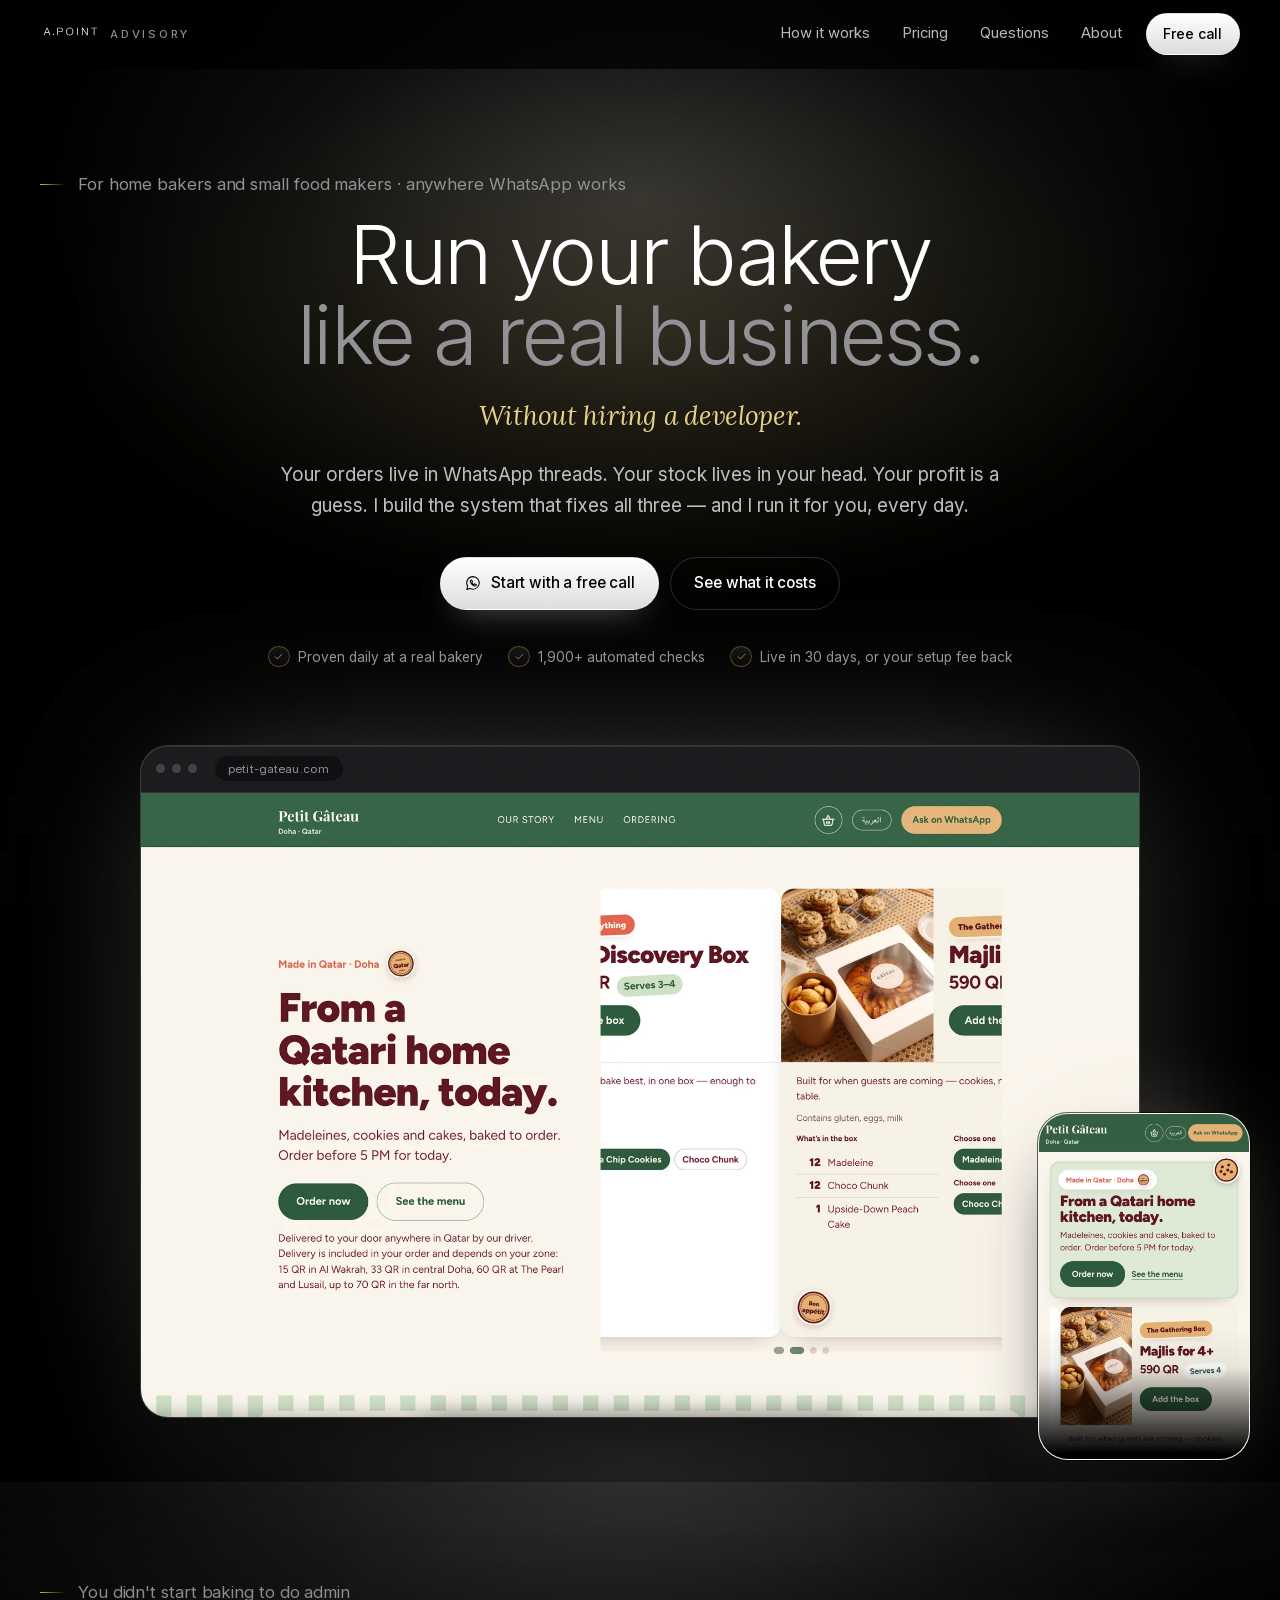
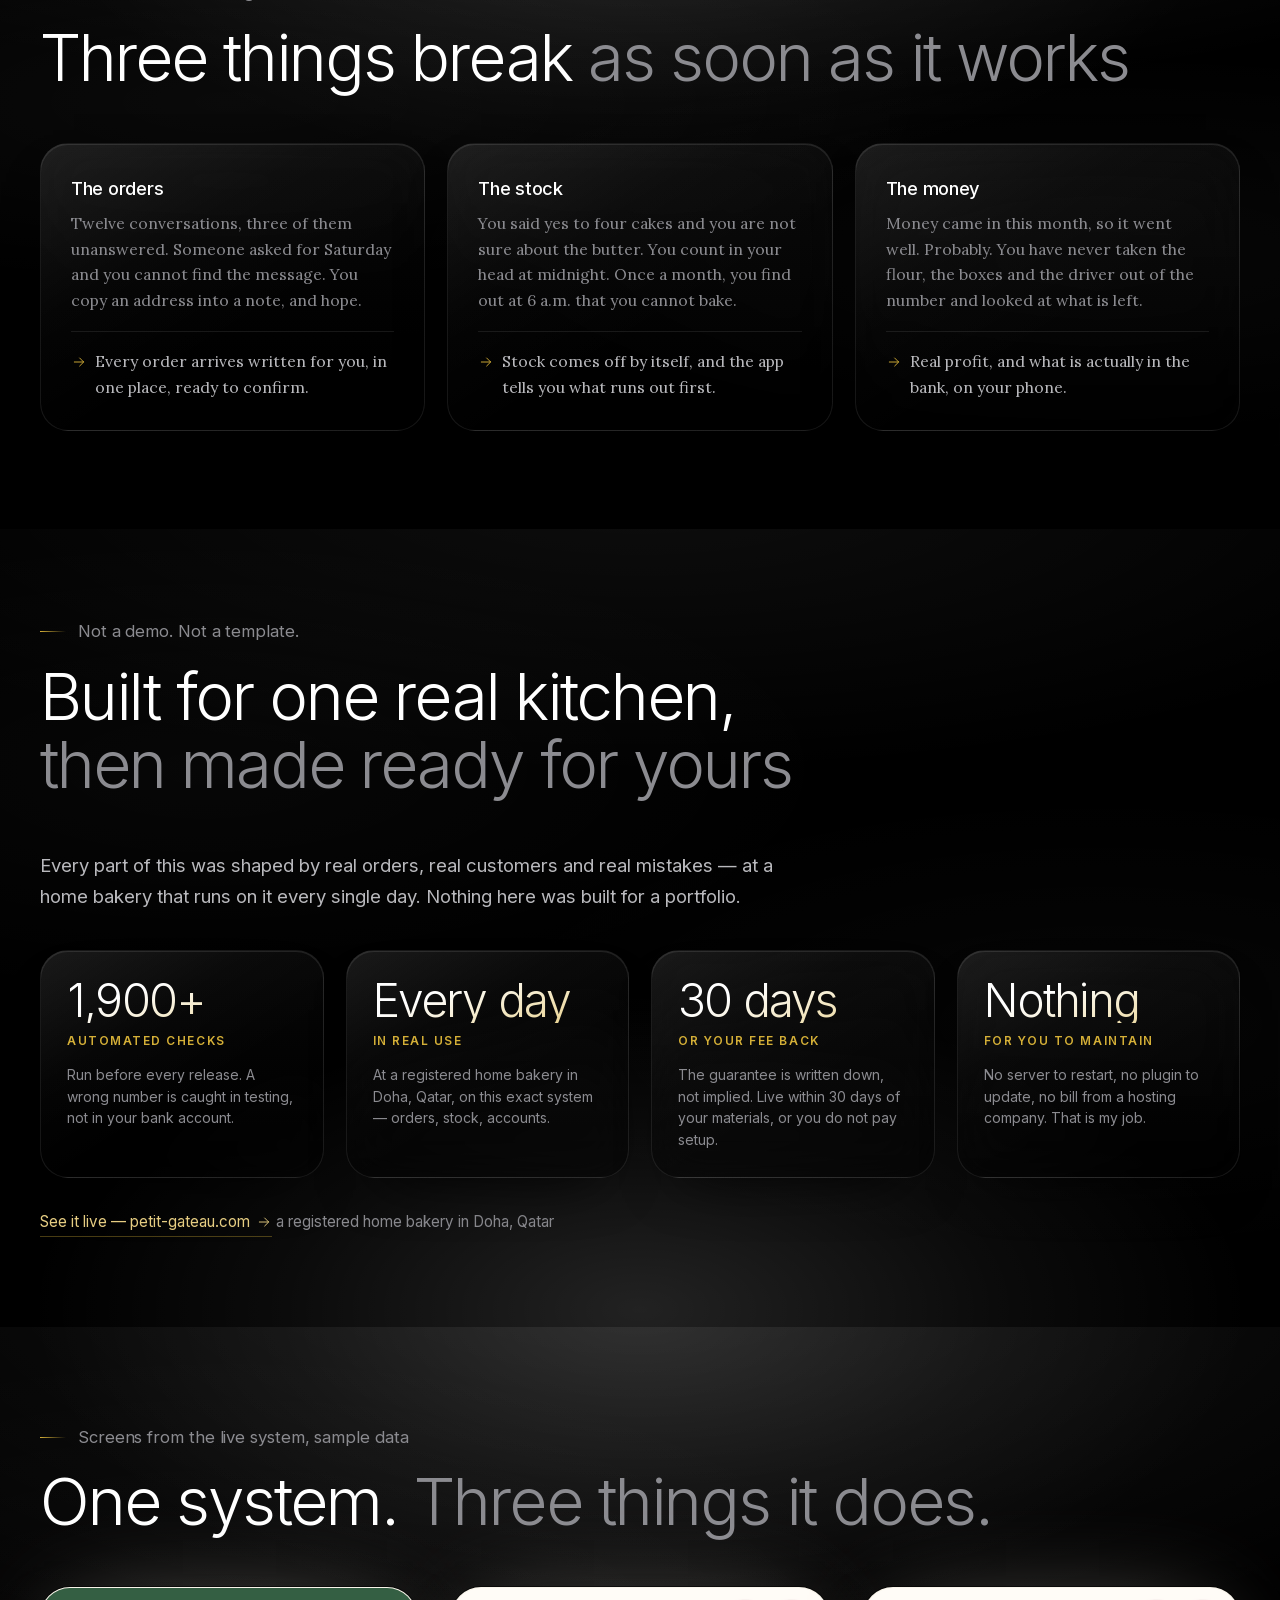
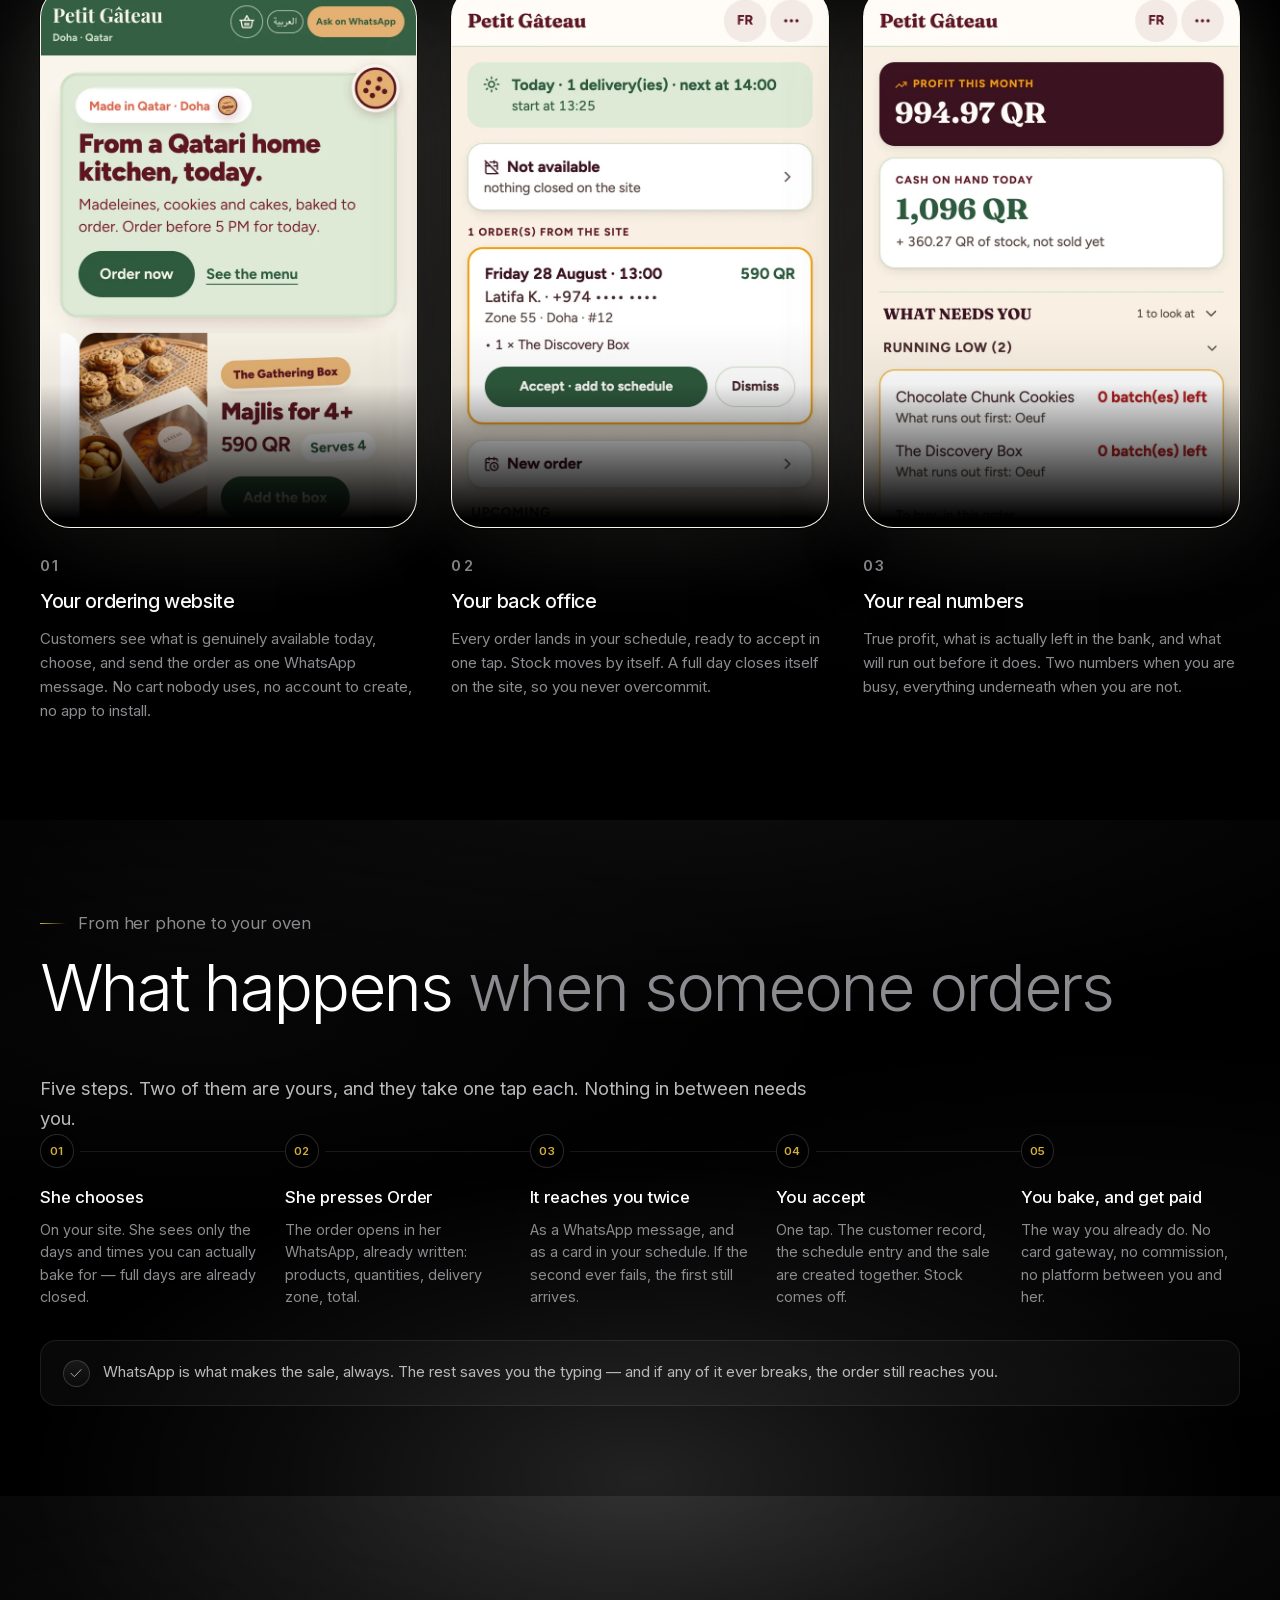
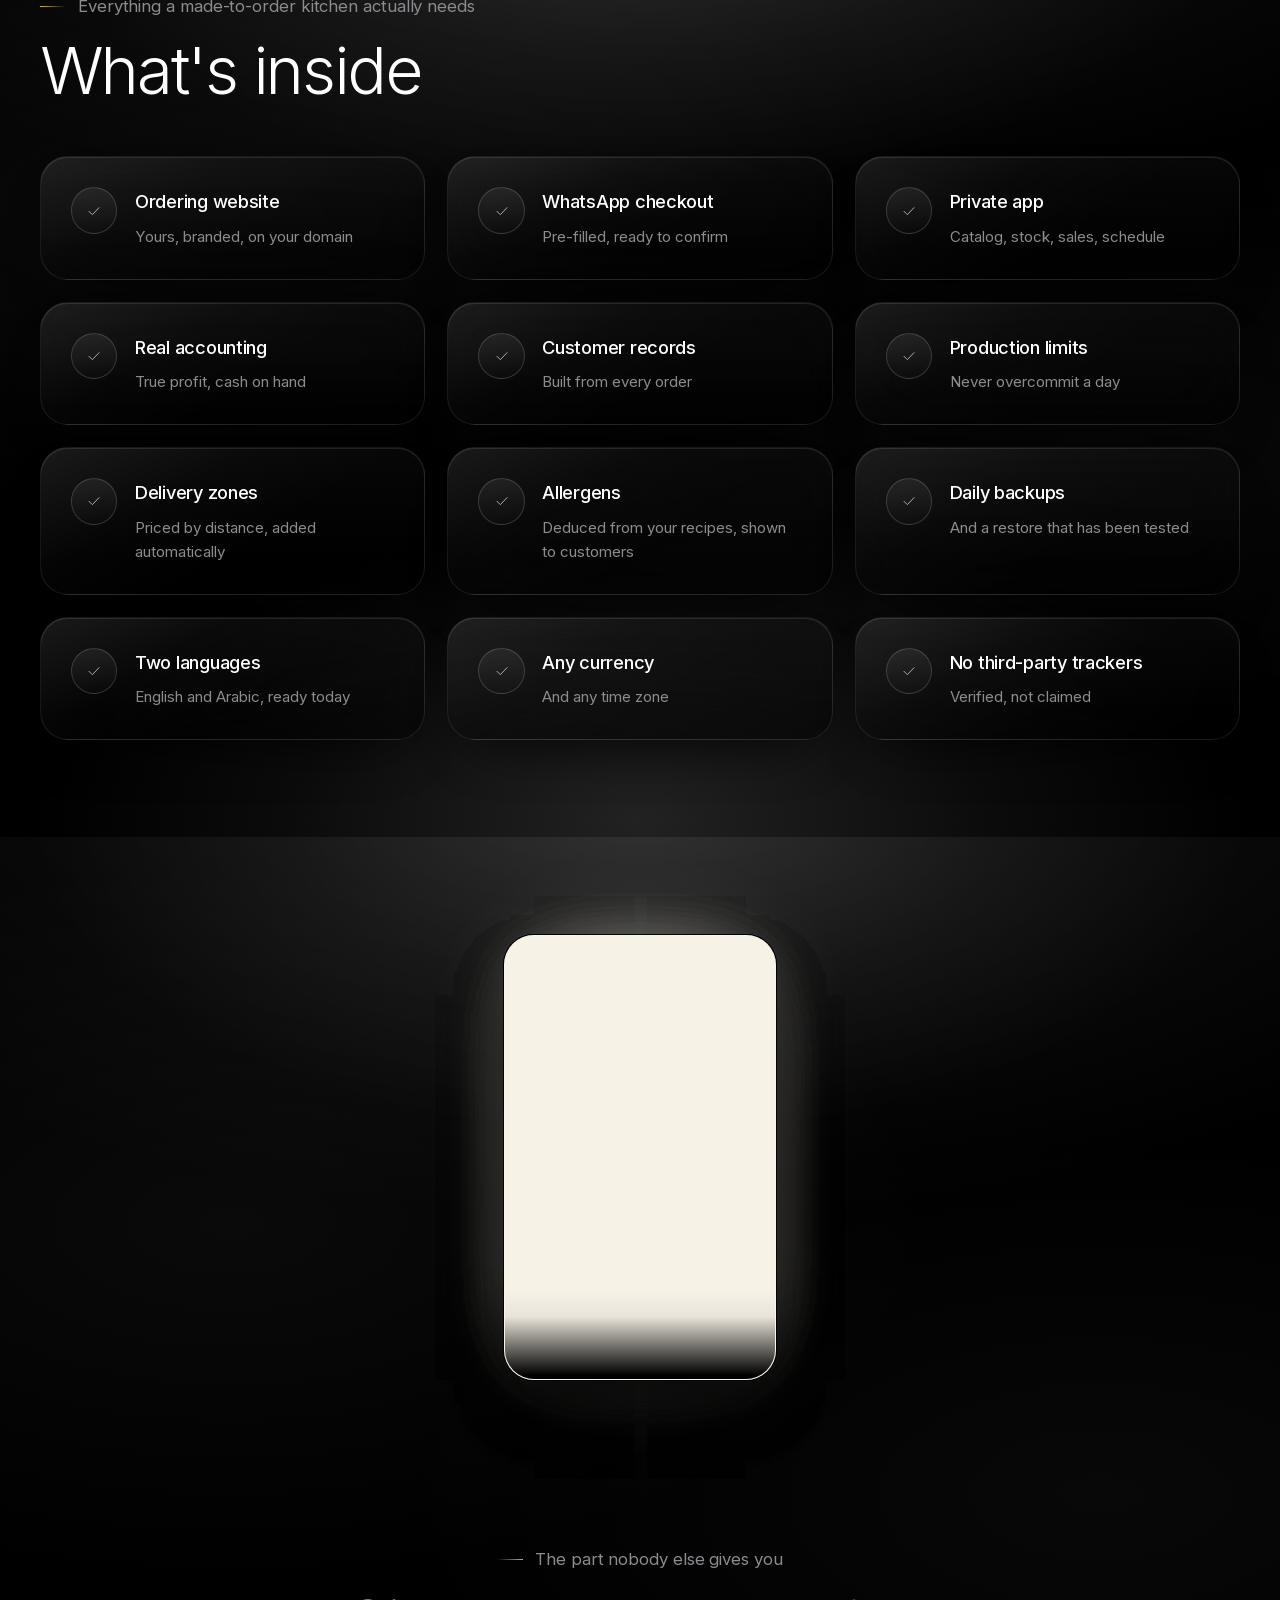
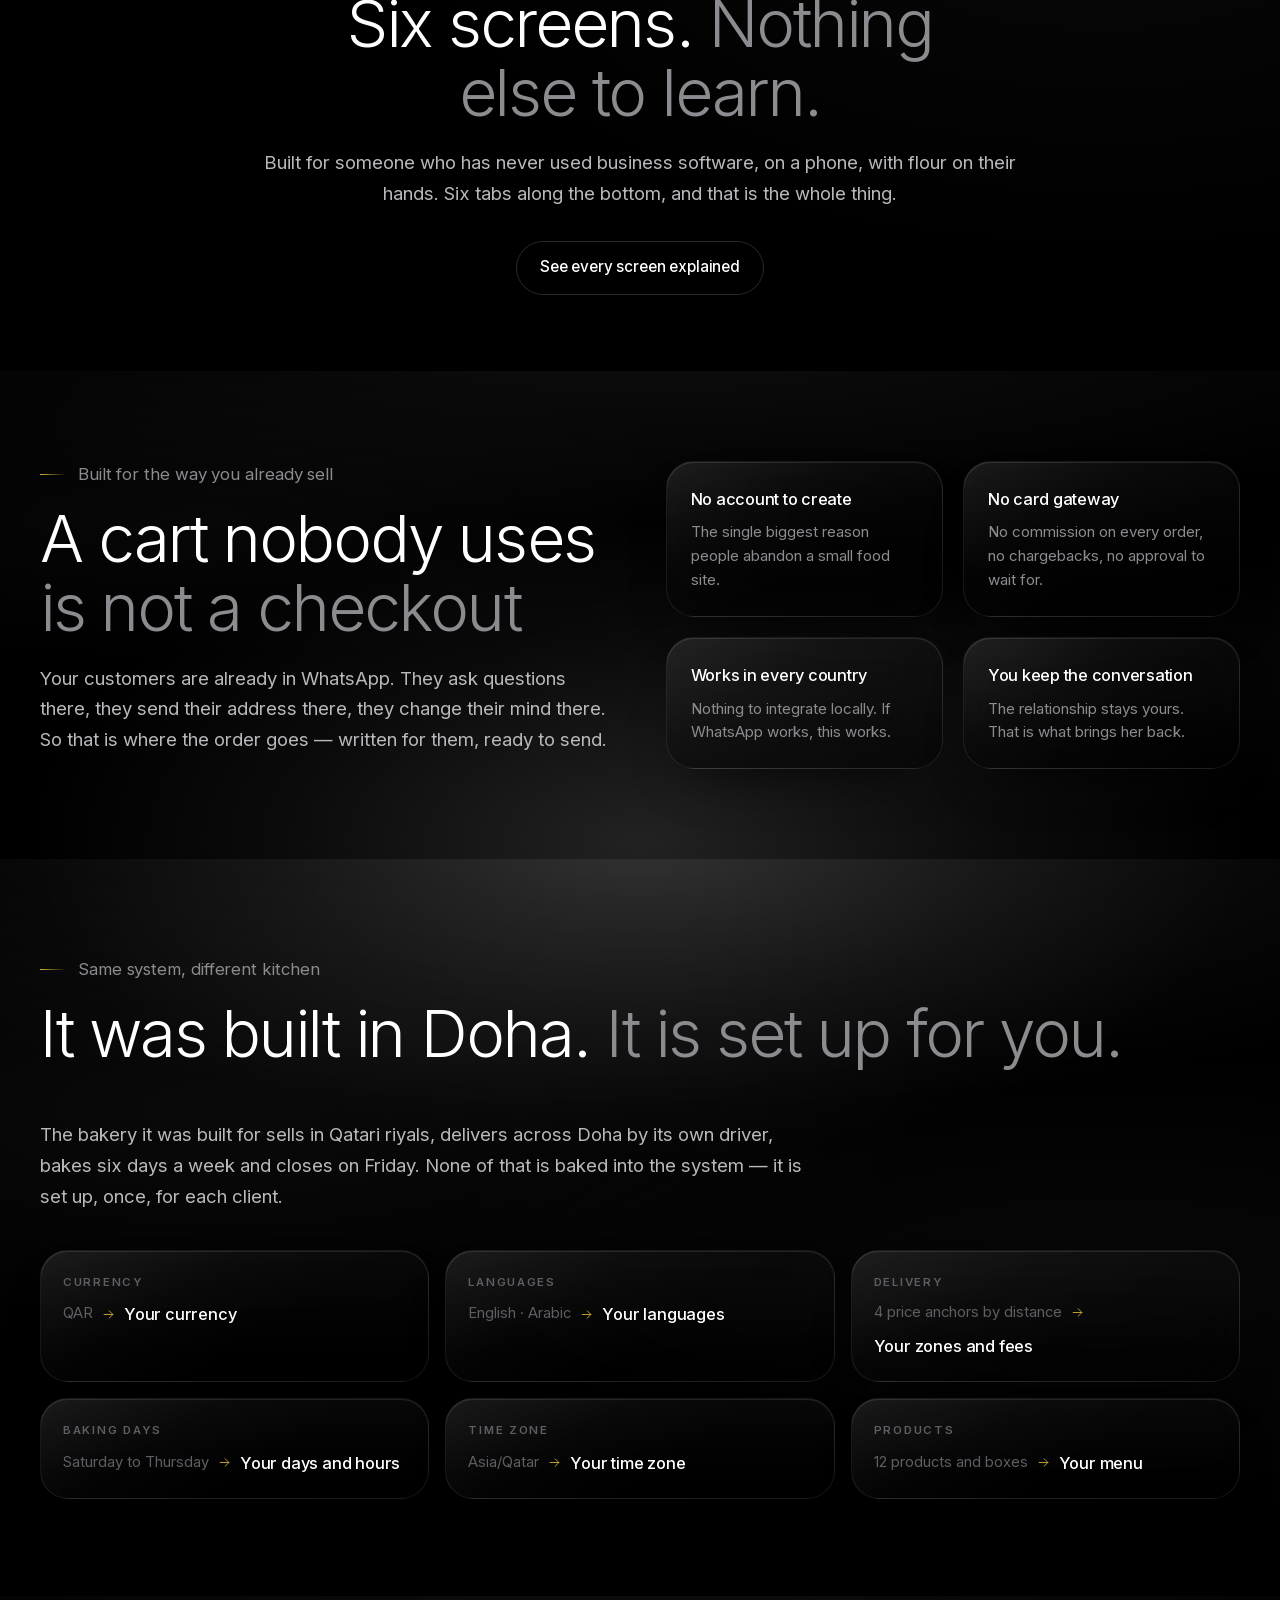
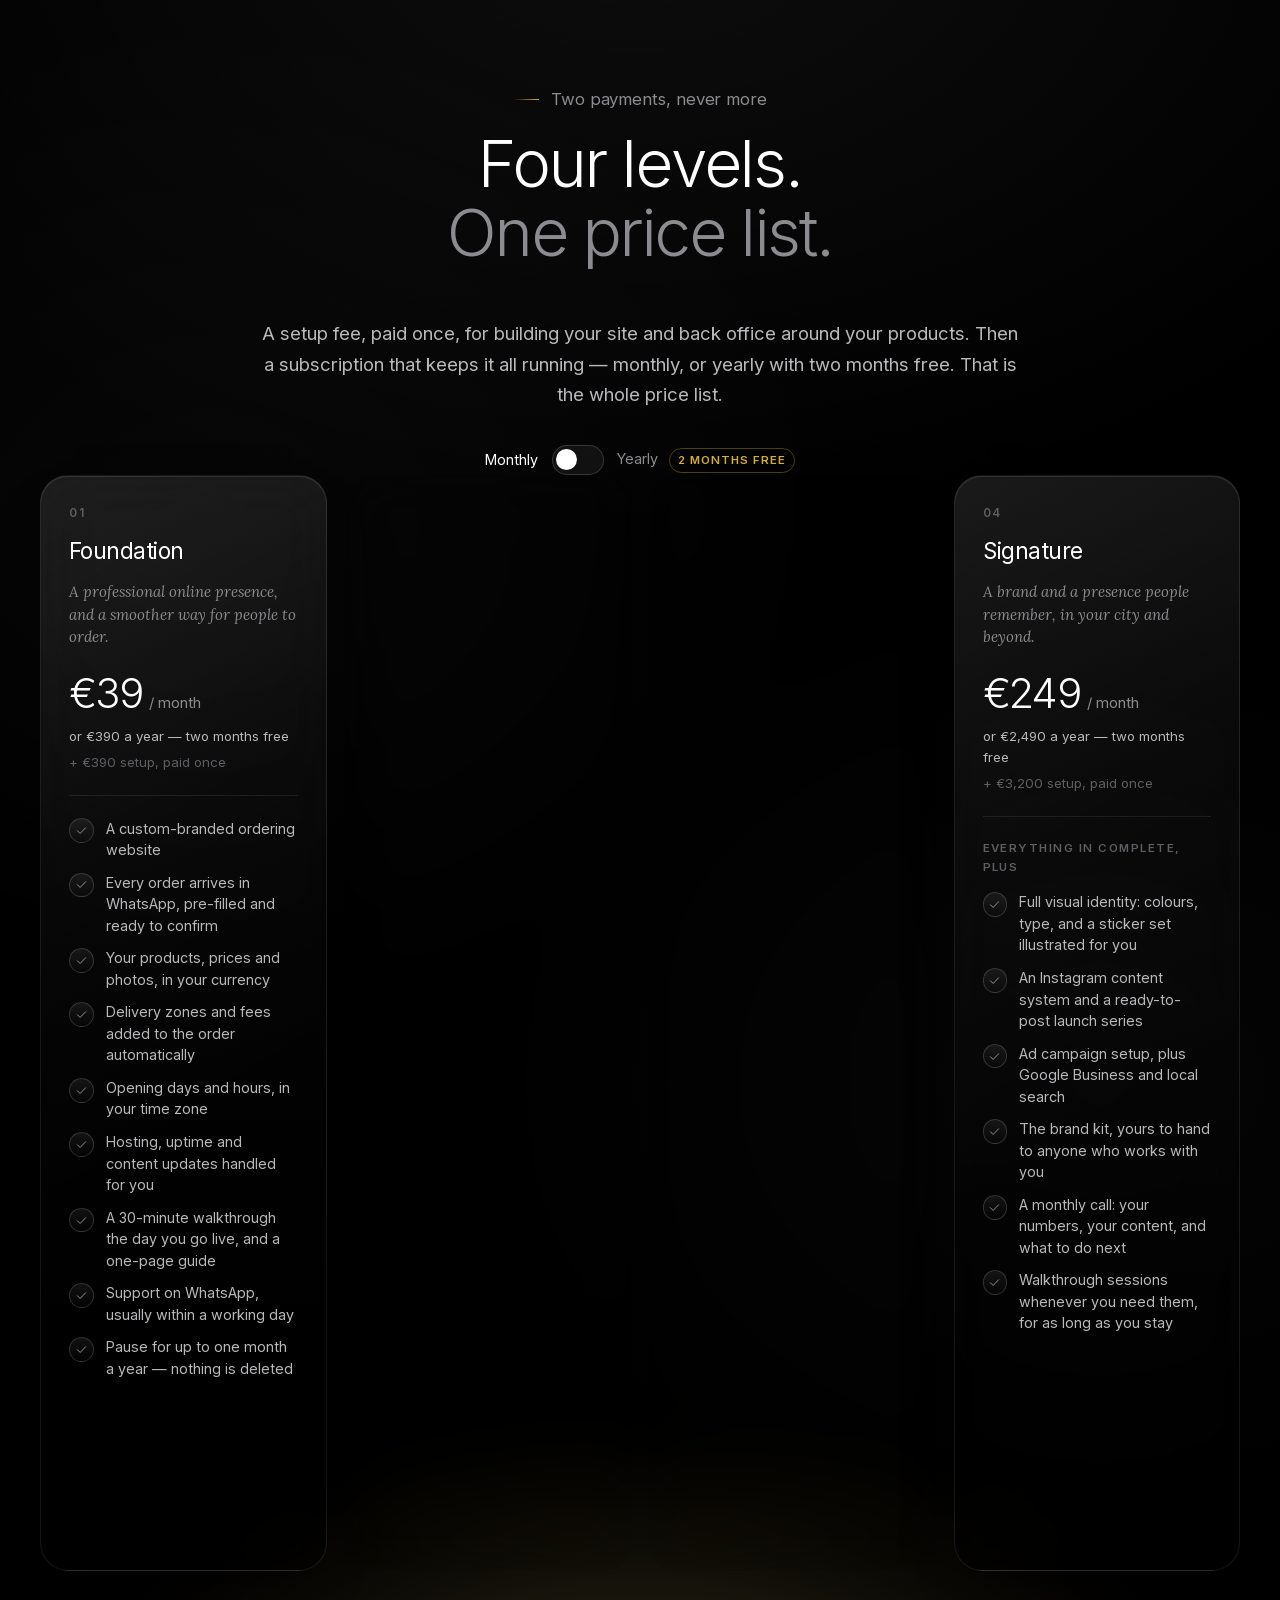
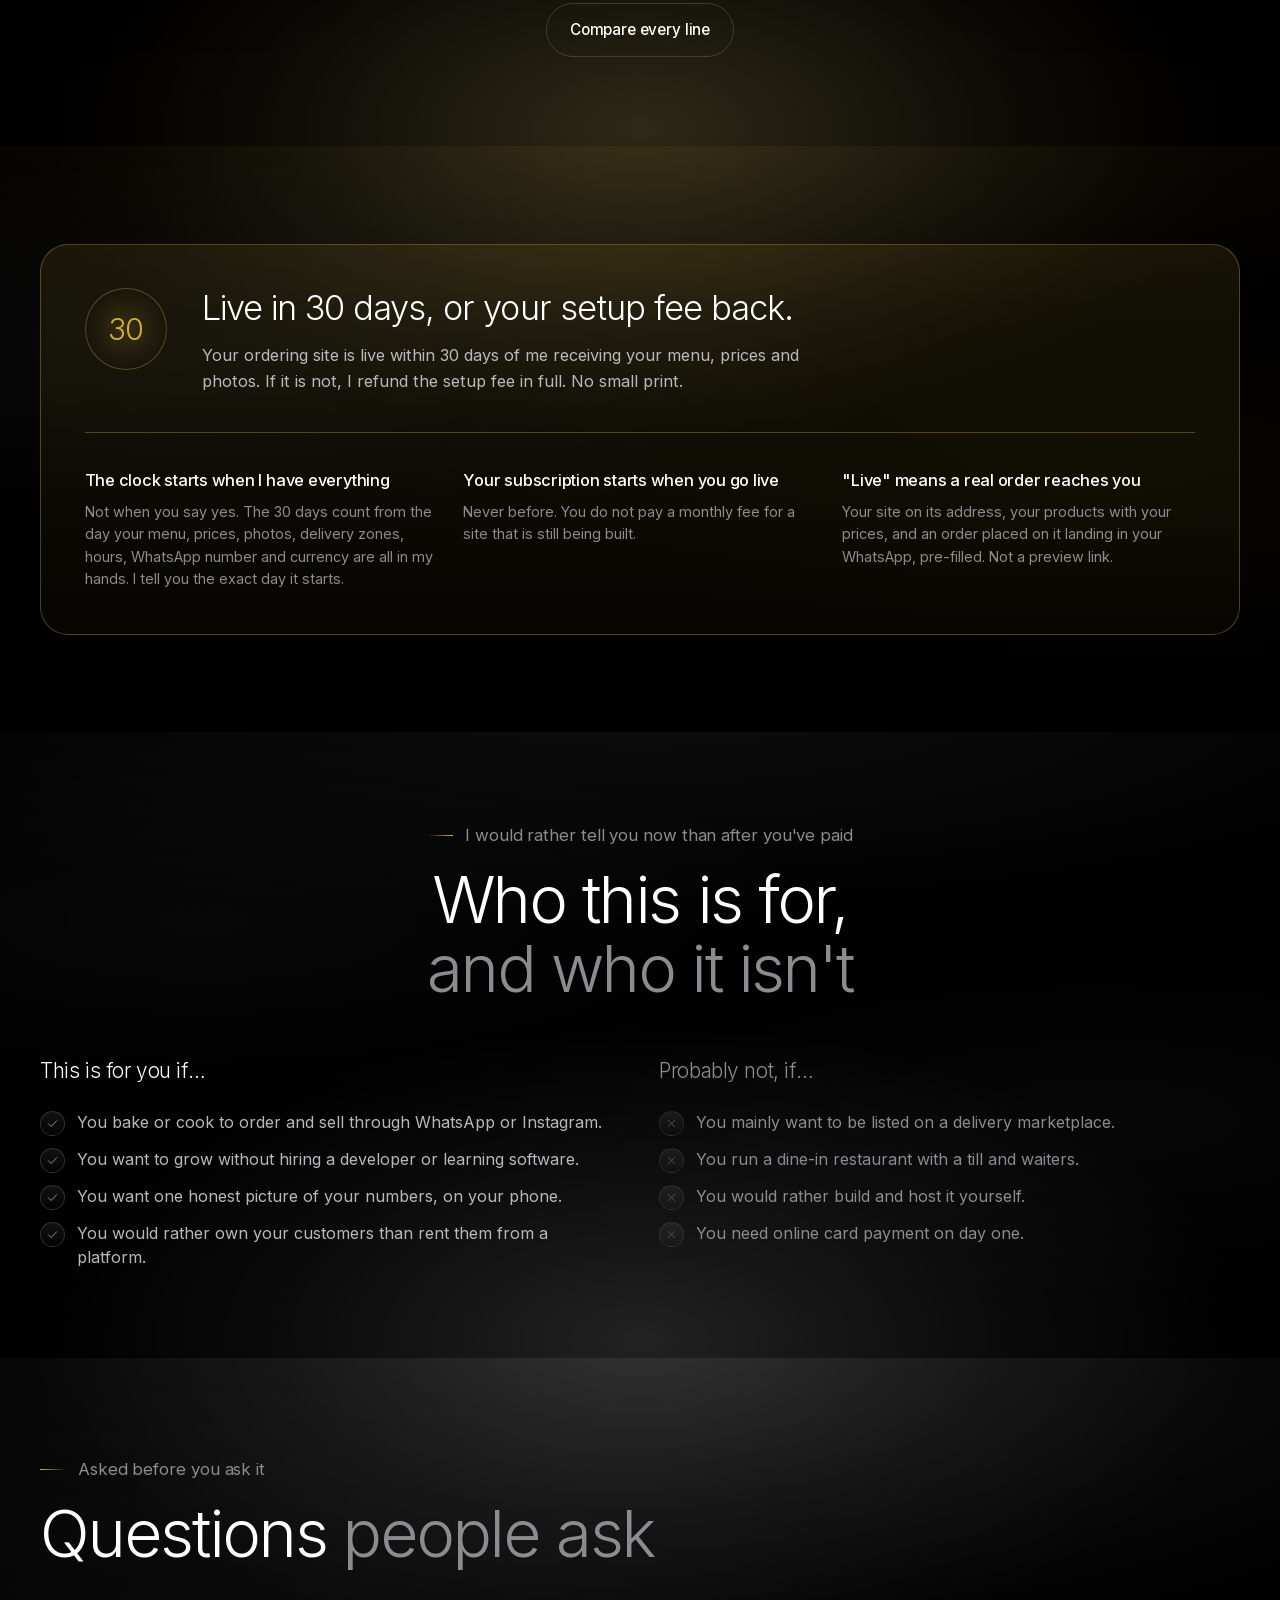
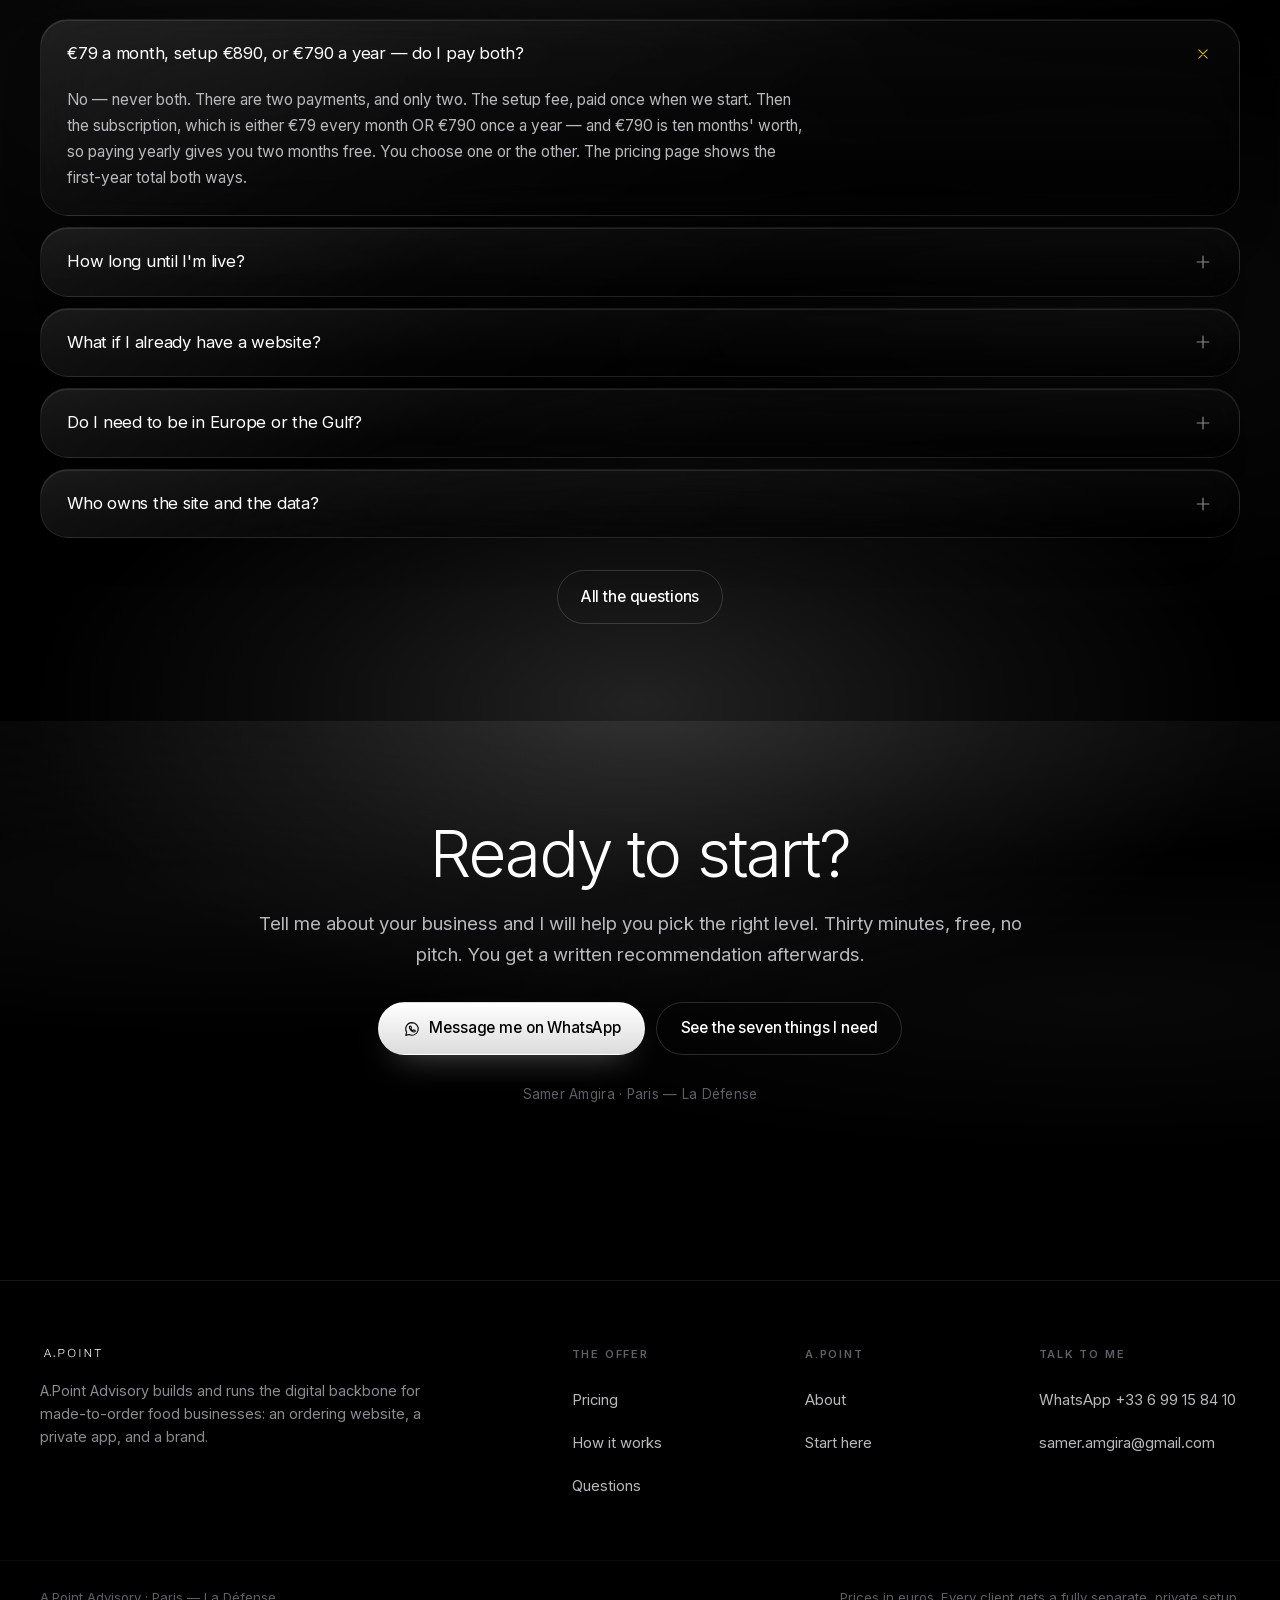
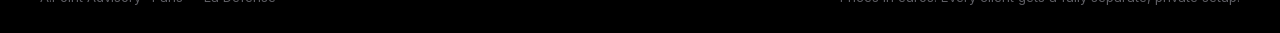
==== commit 669bd30b: "Site A.Point — construction 202609091745" ====
--- a/index.html
+++ b/index.html
@@ -5,8 +5,8 @@
 <meta name="viewport" content="width=device-width, initial-scale=1, viewport-fit=cover">
 <title>A.Point Advisory — Run your bakery like a real business</title>
 <meta name="description" content="We build and run the digital backbone for home bakers: a website that takes orders straight into WhatsApp, a private app for stock and real profit, and a brand people remember. From €39 a month. Live in 30 days, or your setup fee back.">
-<link rel="canonical" href="https://apoint.advisory/">
-<meta name="apoint-build" content="202609091608">
+<link rel="canonical" href="https://apointadvisory.com/">
+<meta name="apoint-build" content="202609091745">
 <meta name="color-scheme" content="dark">
 <meta name="theme-color" content="#000000">
 
@@ -14,26 +14,26 @@
 <meta property="og:site_name" content="A.Point Advisory">
 <meta property="og:title" content="A.Point Advisory — Run your bakery like a real business">
 <meta property="og:description" content="We build and run the digital backbone for home bakers: a website that takes orders straight into WhatsApp, a private app for stock and real profit, and a brand people remember. From €39 a month. Live in 30 days, or your setup fee back.">
-<meta property="og:url" content="https://apoint.advisory/">
-<meta property="og:image" content="https://apoint.advisory/img/partage.png">
+<meta property="og:url" content="https://apointadvisory.com/">
+<meta property="og:image" content="https://apointadvisory.com/img/partage.png">
 <meta property="og:image:width" content="1200">
 <meta property="og:image:height" content="630">
 <meta name="twitter:card" content="summary_large_image">
 
-<link rel="icon" href="/A.POINT-SITE/favicon.svg" type="image/svg+xml">
-<link rel="icon" href="/A.POINT-SITE/favicon-32.png" sizes="32x32" type="image/png">
-<link rel="apple-touch-icon" href="/A.POINT-SITE/icone-180.png">
-<link rel="manifest" href="/A.POINT-SITE/site.webmanifest">
-
-<link rel="preload" href="/A.POINT-SITE/polices/inter-latin-variable.woff2" as="font" type="font/woff2" crossorigin>
-<link rel="stylesheet" href="/A.POINT-SITE/style.css?v=202609091608">
-<script type="application/ld+json">{"@context":"https://schema.org","@type":"ProfessionalService","name":"A.Point Advisory","description":"Digital operations for made-to-order food businesses","url":"https://apoint.advisory","areaServed":"Worldwide","founder":{"@type":"Person","name":"Samer Amgira"},"address":{"@type":"PostalAddress","addressLocality":"Paris","addressCountry":"FR"},"email":"samer.amgira@gmail.com","telephone":"+33699158410","currenciesAccepted":"EUR","hasOfferCatalog":{"@type":"OfferCatalog","name":"Levels","itemListElement":[{"@type":"Offer","name":"Foundation","price":"39","priceCurrency":"EUR","description":"Subscription, per month. Setup fee of EUR 390, paid once."},{"@type":"Offer","name":"Operations","price":"79","priceCurrency":"EUR","description":"Subscription, per month. Setup fee of EUR 890, paid once."},{"@type":"Offer","name":"Complete","price":"149","priceCurrency":"EUR","description":"Subscription, per month. Setup fee of EUR 1690, paid once."},{"@type":"Offer","name":"Signature","price":"249","priceCurrency":"EUR","description":"Subscription, per month. Setup fee of EUR 3200, paid once."}]}}</script>
+<link rel="icon" href="/favicon.svg" type="image/svg+xml">
+<link rel="icon" href="/favicon-32.png" sizes="32x32" type="image/png">
+<link rel="apple-touch-icon" href="/icone-180.png">
+<link rel="manifest" href="/site.webmanifest">
+
+<link rel="preload" href="/polices/inter-latin-variable.woff2" as="font" type="font/woff2" crossorigin>
+<link rel="stylesheet" href="/style.css?v=202609091745">
+<script type="application/ld+json">{"@context":"https://schema.org","@type":"ProfessionalService","name":"A.Point Advisory","description":"Digital operations for made-to-order food businesses","url":"https://apointadvisory.com","areaServed":"Worldwide","founder":{"@type":"Person","name":"Samer Amgira"},"address":{"@type":"PostalAddress","addressLocality":"Paris","addressCountry":"FR"},"email":"samer.amgira@gmail.com","telephone":"+33699158410","currenciesAccepted":"EUR","hasOfferCatalog":{"@type":"OfferCatalog","name":"Levels","itemListElement":[{"@type":"Offer","name":"Foundation","price":"39","priceCurrency":"EUR","description":"Subscription, per month. Setup fee of EUR 390, paid once."},{"@type":"Offer","name":"Operations","price":"79","priceCurrency":"EUR","description":"Subscription, per month. Setup fee of EUR 890, paid once."},{"@type":"Offer","name":"Complete","price":"149","priceCurrency":"EUR","description":"Subscription, per month. Setup fee of EUR 1690, paid once."},{"@type":"Offer","name":"Signature","price":"249","priceCurrency":"EUR","description":"Subscription, per month. Setup fee of EUR 3200, paid once."}]}}</script>
 </head>
 <body class="page-accueil">
 <a class="saut" href="#principal">Skip to content</a>
 <header class="entete" id="entete">
   <div class="wrap entete-in">
-    <a class="marque" href="/A.POINT-SITE/" aria-label="A.Point Advisory — home">
+    <a class="marque" href="/" aria-label="A.Point Advisory — home">
       <svg class="wm" aria-hidden="true" focusable="false" xmlns="http://www.w3.org/2000/svg" viewBox="0 0 5792 1428">
 <!-- A·POINT — mot-marque. Lettres : Helvetica Neue Light en tracés, espacement 0.25 em, point d'or #d4af37 sur la ligne de base. -->
 <g transform="translate(357,1071) scale(1,-1)">
@@ -49,10 +49,10 @@
       <span class="marque-sub">Advisory</span>
     </a>
     <nav class="nav" aria-label="Main">
-        <a href="/A.POINT-SITE/system/">How it works</a>
-        <a href="/A.POINT-SITE/pricing/">Pricing</a>
-        <a href="/A.POINT-SITE/faq/">Questions</a>
-        <a href="/A.POINT-SITE/about/">About</a>
+        <a href="/system/">How it works</a>
+        <a href="/pricing/">Pricing</a>
+        <a href="/faq/">Questions</a>
+        <a href="/about/">About</a>
     </nav>
     <div class="entete-fin">
       <a class="btn btn-primaire btn-sm" href="https://wa.me/33699158410?text=Hi%20Samer%2C%20I%20run%20a%20home%20bakery%20and%20I%27d%20like%20to%20book%20the%20free%2030-minute%20call." target="_blank" rel="noopener"><span>Free call</span></a>
@@ -60,11 +60,11 @@
     </div>
   </div>
   <div class="menu-mobile" id="menu-mobile" hidden>
-    <a href="/A.POINT-SITE/system/">How it works</a>
-    <a href="/A.POINT-SITE/pricing/">Pricing</a>
-    <a href="/A.POINT-SITE/faq/">Questions</a>
-    <a href="/A.POINT-SITE/about/">About</a>
-    <a href="/A.POINT-SITE/start/">Start here</a>
+    <a href="/system/">How it works</a>
+    <a href="/pricing/">Pricing</a>
+    <a href="/faq/">Questions</a>
+    <a href="/about/">About</a>
+    <a href="/start/">Start here</a>
     <a class="menu-mobile-cta" href="https://wa.me/33699158410?text=Hi%20Samer%2C%20I%20run%20a%20home%20bakery%20and%20I%27d%20like%20to%20book%20the%20free%2030-minute%20call." target="_blank" rel="noopener">Start with a free call</a>
   </div>
 </header>
@@ -77,17 +77,17 @@
     <p class="hero-sous">Without hiring a developer.</p>
     <p class="hero-txt">Your orders live in WhatsApp threads. Your stock lives in your head. Your profit is a guess. I build the system that fixes all three — and I run it for you, every day.</p>
     <div class="actions"><a class="btn btn-primaire" href="https://wa.me/33699158410?text=Hi%20Samer%2C%20I%20run%20a%20home%20bakery%20and%20I%27d%20like%20to%20book%20the%20free%2030-minute%20call." target="_blank" rel="noopener">
-  <svg class="ic" viewBox="0 0 24 24" width="18" height="18" fill="none" stroke="currentColor" stroke-width="1.4" stroke-linecap="round" stroke-linejoin="round" aria-hidden="true"><path d="M12.02 3.5a8.4 8.4 0 00-7.2 12.7L3.7 20.5l4.4-1.1A8.4 8.4 0 1012.02 3.5z"/><path d="M8.9 8.6c.2-.5.4-.5.6-.5h.5c.2 0 .4 0 .6.5l.6 1.5c.1.2 0 .4-.1.5l-.4.5c-.1.1-.2.3-.1.5.2.4.6 1 1.1 1.5.6.5 1.1.7 1.4.8.2.1.4 0 .5-.1l.5-.5c.2-.2.3-.2.5-.1l1.4.7c.2.1.4.2.4.4 0 .2 0 .8-.3 1.1-.3.4-.9.6-1.3.6-1 0-2.4-.6-3.6-1.6a9 9 0 01-2.3-3c-.3-.7-.4-1.3-.4-1.8 0-.4.2-.8.4-1z"/></svg><span>Start with a free call</span></a><a class="btn btn-fantome" href="/A.POINT-SITE/pricing/"><span>See what it costs</span></a></div>
+  <svg class="ic" viewBox="0 0 24 24" width="18" height="18" fill="none" stroke="currentColor" stroke-width="1.4" stroke-linecap="round" stroke-linejoin="round" aria-hidden="true"><path d="M12.02 3.5a8.4 8.4 0 00-7.2 12.7L3.7 20.5l4.4-1.1A8.4 8.4 0 1012.02 3.5z"/><path d="M8.9 8.6c.2-.5.4-.5.6-.5h.5c.2 0 .4 0 .6.5l.6 1.5c.1.2 0 .4-.1.5l-.4.5c-.1.1-.2.3-.1.5.2.4.6 1 1.1 1.5.6.5 1.1.7 1.4.8.2.1.4 0 .5-.1l.5-.5c.2-.2.3-.2.5-.1l1.4.7c.2.1.4.2.4.4 0 .2 0 .8-.3 1.1-.3.4-.9.6-1.3.6-1 0-2.4-.6-3.6-1.6a9 9 0 01-2.3-3c-.3-.7-.4-1.3-.4-1.8 0-.4.2-.8.4-1z"/></svg><span>Start with a free call</span></a><a class="btn btn-fantome" href="/pricing/"><span>See what it costs</span></a></div>
     <ul class="hero-preuves"><li><span class="pastille"><svg class="ic" viewBox="0 0 24 24" width="16" height="16" fill="none" stroke="currentColor" stroke-width="1.4" stroke-linecap="round" stroke-linejoin="round" aria-hidden="true"><path d="M4.5 12.5l5 5L19.5 7"/></svg></span>Proven daily at a real bakery</li><li><span class="pastille"><svg class="ic" viewBox="0 0 24 24" width="16" height="16" fill="none" stroke="currentColor" stroke-width="1.4" stroke-linecap="round" stroke-linejoin="round" aria-hidden="true"><path d="M4.5 12.5l5 5L19.5 7"/></svg></span>1,900+ automated checks</li><li><span class="pastille"><svg class="ic" viewBox="0 0 24 24" width="16" height="16" fill="none" stroke="currentColor" stroke-width="1.4" stroke-linecap="round" stroke-linejoin="round" aria-hidden="true"><path d="M4.5 12.5l5 5L19.5 7"/></svg></span>Live in 30 days, or your setup fee back</li></ul>
   </div>
   <div class="wrap hero-visuel">
     <div class="nav-cadre">
   <div class="nav-barre"><span></span><span></span><span></span><span class="nav-url">petit-gateau.com</span></div>
-  <img src="/A.POINT-SITE/img/site-desktop.webp" alt="The ordering website on a laptop" width="1440" height="900" loading="eager" decoding="async">
+  <img src="/img/site-desktop.webp" alt="The ordering website on a laptop" width="1440" height="900" loading="eager" decoding="async">
 </div>
     <div class="tel tel-flottant">
   <div class="tel-ecran">
-    <img src="/A.POINT-SITE/img/site-phone.webp" alt="The ordering website on a phone" width="390" height="844" loading="eager" decoding="async">
+    <img src="/img/site-phone.webp" alt="The ordering website on a phone" width="390" height="844" loading="eager" decoding="async">
   </div>
 </div>
   </div>
@@ -164,7 +164,7 @@
       <article class="ecran">
         <div class="tel ">
   <div class="tel-ecran">
-    <img src="/A.POINT-SITE/img/site-phone.webp" alt="The ordering website on a phone" width="390" height="844" loading="lazy" decoding="async">
+    <img src="/img/site-phone.webp" alt="The ordering website on a phone" width="390" height="844" loading="lazy" decoding="async">
   </div>
 </div>
         <p class="ecran-num">01</p>
@@ -174,7 +174,7 @@
       <article class="ecran">
         <div class="tel ">
   <div class="tel-ecran">
-    <img src="/A.POINT-SITE/img/app-schedule.webp" alt="The schedule in the private app" width="390" height="844" loading="lazy" decoding="async">
+    <img src="/img/app-schedule.webp" alt="The schedule in the private app" width="390" height="844" loading="lazy" decoding="async">
   </div>
 </div>
         <p class="ecran-num">02</p>
@@ -184,7 +184,7 @@
       <article class="ecran">
         <div class="tel ">
   <div class="tel-ecran">
-    <img src="/A.POINT-SITE/img/app-summary.webp" alt="The summary screen in the private app" width="390" height="844" loading="lazy" decoding="async">
+    <img src="/img/app-summary.webp" alt="The summary screen in the private app" width="390" height="844" loading="lazy" decoding="async">
   </div>
 </div>
         <p class="ecran-num">03</p>
@@ -299,27 +299,27 @@
     <div class="eventail" aria-hidden="false">
         <div class="ev-tel" style="--i:-2"><div class="tel ">
   <div class="tel-ecran">
-    <img src="/A.POINT-SITE/img/app-purchases.webp" alt="The purchases screen" width="390" height="844" loading="lazy" decoding="async">
+    <img src="/img/app-purchases.webp" alt="The purchases screen" width="390" height="844" loading="lazy" decoding="async">
   </div>
 </div></div>
         <div class="ev-tel" style="--i:-1"><div class="tel ">
   <div class="tel-ecran">
-    <img src="/A.POINT-SITE/img/app-stock.webp" alt="The stock screen" width="390" height="844" loading="lazy" decoding="async">
+    <img src="/img/app-stock.webp" alt="The stock screen" width="390" height="844" loading="lazy" decoding="async">
   </div>
 </div></div>
         <div class="ev-tel" style="--i:0"><div class="tel ">
   <div class="tel-ecran">
-    <img src="/A.POINT-SITE/img/app-schedule.webp" alt="The schedule screen" width="390" height="844" loading="lazy" decoding="async">
+    <img src="/img/app-schedule.webp" alt="The schedule screen" width="390" height="844" loading="lazy" decoding="async">
   </div>
 </div></div>
         <div class="ev-tel" style="--i:1"><div class="tel ">
   <div class="tel-ecran">
-    <img src="/A.POINT-SITE/img/app-summary.webp" alt="The summary screen" width="390" height="844" loading="lazy" decoding="async">
+    <img src="/img/app-summary.webp" alt="The summary screen" width="390" height="844" loading="lazy" decoding="async">
   </div>
 </div></div>
         <div class="ev-tel" style="--i:2"><div class="tel ">
   <div class="tel-ecran">
-    <img src="/A.POINT-SITE/img/app-sales.webp" alt="The sales screen" width="390" height="844" loading="lazy" decoding="async">
+    <img src="/img/app-sales.webp" alt="The sales screen" width="390" height="844" loading="lazy" decoding="async">
   </div>
 </div></div>
     </div>
@@ -328,7 +328,7 @@
   <h2 class="display">Six screens.<span class="gris"> Nothing else to learn.</span></h2>
 </div>
     <p class="intro intro-centre">Built for someone who has never used business software, on a phone, with flour on their hands. Six tabs along the bottom, and that is the whole thing.</p>
-    <div class="actions actions-centre"><a class="btn btn-fantome" href="/A.POINT-SITE/system/#app"><span>See every screen explained</span></a></div>
+    <div class="actions actions-centre"><a class="btn btn-fantome" href="/system/#app"><span>See every screen explained</span></a></div>
   </div>
 </section>
 
@@ -494,7 +494,7 @@
 </ul>
 </article>
     </div>
-    <div class="actions actions-centre"><a class="btn btn-fantome" href="/A.POINT-SITE/pricing/"><span>Compare every line</span></a></div>
+    <div class="actions actions-centre"><a class="btn btn-fantome" href="/pricing/"><span>Compare every line</span></a></div>
   </div>
 </section>
 
@@ -570,7 +570,7 @@
   <div class="qa-rep"><p>Your data is yours: products, recipes, customers, orders, sales history, photos, texts. You can export all of it at any time, and I hand it over completely if you leave. The system itself — the site engine and the app — stays mine; you use it as long as you subscribe, like any software service. That is what makes it possible to keep running and improving it for everyone on it.</p></div>
 </details>
     </div>
-    <div class="actions actions-centre"><a class="btn btn-fantome" href="/A.POINT-SITE/faq/"><span>All the questions</span></a></div>
+    <div class="actions actions-centre"><a class="btn btn-fantome" href="/faq/"><span>All the questions</span></a></div>
   </div>
 </section>
 
@@ -583,7 +583,7 @@
 </div>
       <p class="intro intro-centre">Tell me about your business and I will help you pick the right level. Thirty minutes, free, no pitch. You get a written recommendation afterwards.</p>
       <div class="actions"><a class="btn btn-primaire" href="https://wa.me/33699158410?text=Hi%20Samer%2C%20I%20run%20a%20home%20bakery%20and%20I%27d%20like%20to%20book%20the%20free%2030-minute%20call." target="_blank" rel="noopener">
-  <svg class="ic" viewBox="0 0 24 24" width="18" height="18" fill="none" stroke="currentColor" stroke-width="1.4" stroke-linecap="round" stroke-linejoin="round" aria-hidden="true"><path d="M12.02 3.5a8.4 8.4 0 00-7.2 12.7L3.7 20.5l4.4-1.1A8.4 8.4 0 1012.02 3.5z"/><path d="M8.9 8.6c.2-.5.4-.5.6-.5h.5c.2 0 .4 0 .6.5l.6 1.5c.1.2 0 .4-.1.5l-.4.5c-.1.1-.2.3-.1.5.2.4.6 1 1.1 1.5.6.5 1.1.7 1.4.8.2.1.4 0 .5-.1l.5-.5c.2-.2.3-.2.5-.1l1.4.7c.2.1.4.2.4.4 0 .2 0 .8-.3 1.1-.3.4-.9.6-1.3.6-1 0-2.4-.6-3.6-1.6a9 9 0 01-2.3-3c-.3-.7-.4-1.3-.4-1.8 0-.4.2-.8.4-1z"/></svg><span>Message me on WhatsApp</span></a><a class="btn btn-fantome" href="/A.POINT-SITE/start/"><span>See the seven things I need</span></a></div>
+  <svg class="ic" viewBox="0 0 24 24" width="18" height="18" fill="none" stroke="currentColor" stroke-width="1.4" stroke-linecap="round" stroke-linejoin="round" aria-hidden="true"><path d="M12.02 3.5a8.4 8.4 0 00-7.2 12.7L3.7 20.5l4.4-1.1A8.4 8.4 0 1012.02 3.5z"/><path d="M8.9 8.6c.2-.5.4-.5.6-.5h.5c.2 0 .4 0 .6.5l.6 1.5c.1.2 0 .4-.1.5l-.4.5c-.1.1-.2.3-.1.5.2.4.6 1 1.1 1.5.6.5 1.1.7 1.4.8.2.1.4 0 .5-.1l.5-.5c.2-.2.3-.2.5-.1l1.4.7c.2.1.4.2.4.4 0 .2 0 .8-.3 1.1-.3.4-.9.6-1.3.6-1 0-2.4-.6-3.6-1.6a9 9 0 01-2.3-3c-.3-.7-.4-1.3-.4-1.8 0-.4.2-.8.4-1z"/></svg><span>Message me on WhatsApp</span></a><a class="btn btn-fantome" href="/start/"><span>See the seven things I need</span></a></div>
       <p class="final-note">Samer Amgira · Paris — La Défense</p>
     </div>
   </div>
@@ -609,14 +609,14 @@
     <div class="pied-cols">
       <div class="pied-col">
         <h3>The offer</h3>
-        <a href="/A.POINT-SITE/pricing/">Pricing</a>
-        <a href="/A.POINT-SITE/system/">How it works</a>
-        <a href="/A.POINT-SITE/faq/">Questions</a>
+        <a href="/pricing/">Pricing</a>
+        <a href="/system/">How it works</a>
+        <a href="/faq/">Questions</a>
       </div>
       <div class="pied-col">
         <h3>A.Point</h3>
-        <a href="/A.POINT-SITE/about/">About</a>
-        <a href="/A.POINT-SITE/start/">Start here</a>
+        <a href="/about/">About</a>
+        <a href="/start/">Start here</a>
       </div>
       <div class="pied-col">
         <h3>Talk to me</h3>
@@ -630,6 +630,6 @@
     <p>Prices in euros. Every client gets a fully separate, private setup.</p>
   </div>
 </footer>
-<script src="/A.POINT-SITE/site.js?v=202609091608" defer></script>
+<script src="/site.js?v=202609091745" defer></script>
 </body>
 </html>
--- a/style.css
+++ b/style.css
@@ -0,0 +1,1155 @@
+@charset "utf-8";
+/* ═══════════════════════════════════════════════════════════════════════════
+   A.POINT ADVISORY — la feuille de style du site
+   ═══════════════════════════════════════════════════════════════════════════
+
+   Le langage visuel vient des trois références données par Samer le
+   09/09/2026, et il tient en cinq gestes :
+
+     1. Le noir n'est pas un fond, c'est le sujet. Tout le reste est posé
+        dessus par de très faibles écarts de luminosité — jamais par une
+        couleur. Un panneau de verre, c'est du blanc à 3 %.
+     2. Les titres sont énormes et LÉGERS. C'est le mot-marque A·POINT
+        agrandi : mêmes proportions, même respiration. Une graisse épaisse
+        détruirait le lien avec le logo.
+     3. Chaque titre est sur DEUX TONS : la première ligne en blanc, la
+        seconde en gris. C'est le geste signature ; il revient partout.
+     4. L'or est la SEULE couleur. Exactement comme le point du logo, qui
+        est depuis janvier 2026 « le seul élément de couleur ». Il ne sert
+        jamais de fond de bloc, jamais de paragraphe.
+     5. Des halos radiaux très doux en haut des sections, jamais porteurs
+        d'information : ils donnent la profondeur que le noir plat n'a pas.
+
+   Le vert profond de la charte imprimée (#1f5f4f) n'apparaît PAS ici. Sur
+   noir il vire au sourd et vole à l'or son rôle d'accent unique. La décision
+   est écrite dans JOURNAL.md, à sa date.
+
+   Ordre du fichier : réglages → base → mise en page → en-tête → composants →
+   sections particulières → pied → adaptations d'écran → accessibilité.
+   ═══════════════════════════════════════════════════════════════════════════ */
+
+/* ─────────────────────────────────────────────── 1. Polices ────────────── */
+/* Auto-hébergées, jamais appelées chez Google : c'est ce qui rend vraie la
+   phrase « no third-party trackers » du site, et un test le vérifie.
+   Inter est une police VARIABLE : un seul fichier couvre 100 à 900, et le
+   navigateur ne télécharge donc que 48 Ko pour toutes les graisses. */
+@font-face{
+  font-family:'Inter';
+  src:url('/polices/inter-latin-variable.woff2') format('woff2-variations'),
+      url('/polices/inter-latin-variable.woff2') format('woff2');
+  font-weight:100 900; font-style:normal; font-display:swap;
+}
+/* Lora ne sert qu'à une chose : la voix humaine — une citation, une phrase
+   qui parle. Deux fichiers, pas un de plus. */
+@font-face{font-family:'Lora';src:url('/polices/lora-latin-400-normal.woff2') format('woff2');
+  font-weight:400;font-style:normal;font-display:swap;}
+@font-face{font-family:'Lora';src:url('/polices/lora-latin-400-italic.woff2') format('woff2');
+  font-weight:400;font-style:italic;font-display:swap;}
+
+/* ─────────────────────────────────────────────── 2. Réglages ───────────── */
+:root{
+  /* Les noirs. Trois seulement : le fond absolu, la section, la carte. */
+  --noir:#000;
+  --n1:#08080a;
+  --n2:#101013;
+
+  /* Le verre. Du blanc à très faible opacité — jamais une couleur grise
+     opaque : sur un halo, un gris opaque ferait une tache rectangulaire. */
+  --verre:rgba(255,255,255,.030);
+  --verre-fort:rgba(255,255,255,.055);
+  --bord:rgba(255,255,255,.085);
+  --bord-fort:rgba(255,255,255,.155);
+
+  /* Les textes. Contrastes mesurés sur fond noir :
+     blanc 21:1 · g1 11,4:1 · g2 6,7:1 · g3 3,4:1 (jamais pour du texte
+     porteur de sens, seulement pour une note ou un chiffre décoratif). */
+  --blanc:#fff;
+  --g1:#b9b9bd;
+  --g2:#8b8b90;
+  --g3:#5e5e64;
+
+  /* L'or. `--or` est celui de la charte ; `--or-clair` sert au texte fin,
+     où le premier manque un peu de contraste à petite taille. */
+  --or:#d4af37;
+  --or-clair:#e6cd82;
+  --or-voile:rgba(212,175,55,.10);
+  --or-bord:rgba(212,175,55,.34);
+
+  /* Coins nettement plus ronds depuis le 09/09 : les références de Samer
+     tiennent beaucoup à ce rayon généreux, c'est lui qui fait « objet de
+     verre » plutôt que « boîte ». */
+  --rayon:28px;
+  --rayon-sm:16px;
+  --wrap:1280px;
+  --pas:clamp(68px,7.6vw,122px);  /* la respiration entre deux sections — resserrée
+                                     le 09/09 : à 148 px l'espace se lisait vide,
+                                     pas calme */
+}
+
+*,*::before,*::after{box-sizing:border-box;}
+
+/* ── LE GRAIN ────────────────────────────────────────────────────────────
+   Un bruit très fin, posé sur toute la page en `overlay`. C'est ce qui
+   sépare une page noire d'un écran éteint : sans lui, les aplats sont
+   parfaitement lisses et l'œil n'a rien à quoi s'accrocher. Le motif est un
+   SVG de 120 px inclus dans le fichier — aucune image à télécharger.
+   `pointer-events:none` : il ne doit jamais attraper un clic. */
+body::after{
+  content:"";position:fixed;inset:0;z-index:1;pointer-events:none;
+  opacity:.5;mix-blend-mode:overlay;
+  background-image:url("data:image/svg+xml,%3Csvg xmlns='http://www.w3.org/2000/svg' width='120' height='120'%3E%3Cfilter id='n'%3E%3CfeTurbulence type='fractalNoise' baseFrequency='.9' numOctaves='3'/%3E%3CfeColorMatrix type='saturate' values='0'/%3E%3C/filter%3E%3Crect width='120' height='120' filter='url(%23n)' opacity='.5'/%3E%3C/svg%3E");
+}
+/* `hidden` doit gagner contre TOUT `display` posé plus bas. Sans cette ligne,
+   le menu du téléphone (`display:flex`) restait affiché sur ordinateur alors
+   que l'attribut disait le contraire — vu au premier chargement, 09/09/2026. */
+[hidden]{display:none !important;}
+html{-webkit-text-size-adjust:100%;scroll-behavior:smooth;}
+body{
+  margin:0;background:var(--noir);color:var(--g1);
+  font-family:'Inter',-apple-system,BlinkMacSystemFont,'Segoe UI',Roboto,sans-serif;
+  font-size:16px;line-height:1.62;font-weight:400;
+  -webkit-font-smoothing:antialiased;-moz-osx-font-smoothing:grayscale;
+  font-feature-settings:'cv05' 1,'cv08' 1,'ss03' 1;  /* l'œil du l et du a d'Inter, plus proches d'Helvetica */
+  overflow-x:hidden;
+}
+img{max-width:100%;height:auto;display:block;}
+a{color:inherit;}
+h1,h2,h3,h4{margin:0;font-weight:400;color:var(--blanc);}
+p{margin:0;}
+ul,ol{margin:0;padding:0;list-style:none;}
+button{font:inherit;color:inherit;background:none;border:0;cursor:pointer;}
+table{border-collapse:collapse;width:100%;}
+::selection{background:var(--or);color:#000;}
+
+/* ─────────────────────────────────────── 3. Titres et textes ───────────── */
+/* La graisse 300 et l'interlettrage négatif sont le cœur de l'identité.
+   `text-wrap:balance` évite le mot orphelin sur la dernière ligne d'un
+   grand titre — la seule chose qui trahit un titre non composé à la main. */
+/* Les titres de section plafonnaient à 3,45 rem quand celui du premier écran
+   montait à 5,1 : l'écart faisait paraître tout le reste de la page timide.
+   Ils montent à 4,1 rem. Les références n'ont pas de demi-mesure là-dessus —
+   un titre y occupe la largeur de l'écran ou n'existe pas. */
+.display{
+  font-size:clamp(2.15rem,5.6vw,4.1rem);
+  font-weight:300;line-height:1.05;letter-spacing:-.03em;
+  color:var(--blanc);text-wrap:balance;
+}
+.display-xl{
+  font-size:clamp(2.6rem,7.6vw,5.1rem);
+  line-height:.99;letter-spacing:-.034em;font-weight:300;
+}
+.gris{color:var(--g2);}     /* la seconde ligne du titre — LE geste signature */
+
+.sur-titre{
+  font-size:clamp(.95rem,1.5vw,1.05rem);
+  color:var(--g2);font-weight:400;letter-spacing:-.005em;margin-bottom:1rem;
+  text-wrap:balance;display:flex;align-items:center;gap:.75rem;
+}
+/* Un court trait d'or ouvre chaque section. C'est trois pixels de couleur,
+   et c'est ce qui donne un début à la lecture au lieu d'un texte qui commence. */
+.sur-titre::before{
+  content:"";flex:0 0 auto;width:26px;height:1px;
+  background:linear-gradient(90deg,var(--or),transparent);
+}
+.tete-centre .sur-titre{justify-content:center;}
+.tete-centre .sur-titre::before{
+  background:linear-gradient(90deg,transparent,var(--or));
+}
+.intro{
+  margin-top:1.3rem;max-width:64ch;
+  font-size:clamp(1rem,1.55vw,1.155rem);line-height:1.66;color:var(--g1);
+}
+.intro-centre{margin-left:auto;margin-right:auto;text-align:center;}
+.tete{margin-bottom:clamp(2.2rem,4vw,3.4rem);}
+.tete-centre{text-align:center;}
+.tete-centre .display{margin-inline:auto;max-width:18ch;}
+.tete-centre .sur-titre{margin-inline:auto;}
+
+/* ────────────────────────────────────────── 4. Mise en page ────────────── */
+.wrap{width:100%;max-width:var(--wrap);margin-inline:auto;padding-inline:clamp(20px,5vw,40px);}
+.wrap-etroit{max-width:860px;}
+.sec{position:relative;padding-block:var(--pas);overflow-x:clip;}
+.sec-serree{padding-block:clamp(58px,7vw,110px);}
+.sec-collee{padding-top:0;}
+.sec-tete{padding-block:clamp(90px,11vw,160px) clamp(30px,4vw,52px);}
+
+/* Le halo. Une ellipse de blanc très faible, posée en haut de section et
+   fondue. `pointer-events:none` : décoratif, il ne doit jamais attraper un
+   clic destiné à ce qu'il y a dessous. */
+.halo{
+  position:absolute;left:50%;top:0;translate:-50% -52%;
+  width:min(1700px,170vw);height:min(880px,100vw);pointer-events:none;z-index:0;
+  background:radial-gradient(closest-side,rgba(255,255,255,.135),rgba(255,255,255,.045) 42%,transparent 72%);
+}
+/* LA NAPPE. Le halo ci-dessus s'arrête au-dessus du contenu ; les cartes, plus
+   bas, n'avaient donc rien derrière elles — et un `backdrop-filter` sans rien
+   derrière ne produit aucune image. Cette nappe descend sur toute la hauteur
+   de la section, très faible, et c'est elle que le verre floute et occulte.
+   C'est la grande lumière diffuse des références de Samer.
+   `z-index:0` et pas de `overflow` : elle passe SOUS le contenu, qui est en
+   `position:relative` dans `.wrap`. */
+.sec::before{
+  content:"";position:absolute;inset:0;pointer-events:none;z-index:0;
+  background:
+    radial-gradient(110% 56% at 50% -6%,rgba(255,255,255,.055),transparent 66%),
+    radial-gradient(72% 42% at 16% 30%,rgba(255,255,255,.026),transparent 70%),
+    radial-gradient(72% 42% at 86% 62%,rgba(255,255,255,.022),transparent 70%);
+}
+/* Elle est TOUJOURS là, sur chaque section — y compris celles sans halo,
+   comme la grille des niveaux : ce sont justement les cartes qui comptent le
+   plus, et elles n'avaient rien derrière elles. Une section à halo la reçoit
+   plus forte, puisqu'elle porte déjà une source de lumière. */
+.sec-halo::before{
+  background:
+    radial-gradient(120% 62% at 50% -8%,rgba(255,255,255,.085),transparent 68%),
+    radial-gradient(80% 46% at 18% 34%,rgba(255,255,255,.038),transparent 70%),
+    radial-gradient(80% 46% at 86% 58%,rgba(255,255,255,.030),transparent 70%);
+}
+/* Sur les deux sections qui portent la décision d'achat, la nappe prend l'or —
+   comme le halo. C'est la seule fois où la couleur sert de lumière. */
+.sec-halo:has(.halo-or)::before{
+  background:
+    radial-gradient(120% 62% at 50% -8%,rgba(212,175,55,.075),transparent 68%),
+    radial-gradient(80% 46% at 18% 34%,rgba(255,255,255,.034),transparent 70%),
+    radial-gradient(80% 46% at 86% 58%,rgba(212,175,55,.032),transparent 70%);
+}
+.wrap{position:relative;z-index:1;}
+.halo-hero{
+  translate:-50% -38%;height:min(1080px,120vw);
+  background:
+    radial-gradient(closest-side,rgba(255,255,255,.17),rgba(255,255,255,.05) 40%,transparent 70%),
+    radial-gradient(closest-side at 50% 62%,rgba(212,175,55,.10),transparent 68%);
+}
+/* Deux sections portent la décision d'achat : les prix et la garantie. Leur
+   halo prend une teinte d'or — la seule fois où la couleur sert de lumière
+   et non d'accent, et c'est ce qui les distingue des dix autres sections. */
+.halo-or{
+  background:
+    radial-gradient(closest-side,rgba(212,175,55,.16),rgba(212,175,55,.045) 42%,transparent 70%),
+    radial-gradient(closest-side,rgba(255,255,255,.06),transparent 62%);
+}
+/* Le halo respire, très lentement. Vingt-deux secondes pour un aller-retour :
+   on ne le voit pas bouger, on sent que la page est vivante. Coupé net si le
+   téléphone demande moins d'animations. */
+@media(prefers-reduced-motion:no-preference){
+  .halo{animation:respire 22s ease-in-out infinite alternate;}
+  .halo-hero{animation-duration:28s;}
+}
+@keyframes respire{
+  from{opacity:.82;transform:scale(1);}
+  to{opacity:1;transform:scale(1.08);}
+}
+.sec>.wrap{position:relative;z-index:1;}
+
+.grille-2,.grille-3,.grille-4{display:grid;gap:clamp(14px,1.8vw,22px);}
+.grille-2{grid-template-columns:1fr;}
+.grille-3{grid-template-columns:1fr;}
+.grille-4{grid-template-columns:1fr;}
+@media(min-width:660px){
+  .grille-2{grid-template-columns:repeat(2,minmax(0,1fr));}
+  .grille-4{grid-template-columns:repeat(2,minmax(0,1fr));}
+}
+@media(min-width:940px){
+  .grille-3{grid-template-columns:repeat(3,minmax(0,1fr));}
+  .grille-4{grid-template-columns:repeat(4,minmax(0,1fr));}
+}
+
+/* ───────────────────────────────────────────── 5. En-tête ─────────────── */
+.saut{
+  position:fixed;left:0;top:0;z-index:100;translate:0 -130%;
+  background:var(--blanc);color:#000;padding:.7rem 1.1rem;border-radius:0 0 var(--rayon-sm) 0;
+  text-decoration:none;font-weight:500;transition:translate .15s;
+}
+.saut:focus{translate:0 0;}
+
+.entete{
+  position:sticky;top:0;z-index:60;
+  background:rgba(0,0,0,.72);backdrop-filter:blur(18px);-webkit-backdrop-filter:blur(18px);
+  border-bottom:1px solid transparent;transition:border-color .25s,background .25s;
+}
+/* La barre ne gagne son trait qu'une fois la page descendue : en haut, elle
+   doit se confondre avec le premier écran, sinon elle le coupe en deux. */
+.entete.est-descendu{border-bottom-color:var(--bord);background:rgba(0,0,0,.86);}
+.entete-in{display:flex;align-items:center;gap:1.5rem;height:68px;}
+.marque{display:flex;align-items:baseline;gap:.6rem;text-decoration:none;color:var(--blanc);
+  flex:0 0 auto;padding-block:14px;}   /* 14 + 20 + 14 = 48 px de haut : la taille d'un pouce */
+.wm{height:15px;width:auto;display:block;}
+.marque-sub{
+  font-size:.7rem;letter-spacing:.24em;text-transform:uppercase;color:var(--g2);
+  font-weight:500;transform:translateY(-1px);
+}
+.nav{display:none;margin-left:auto;gap:2rem;}
+.nav a{
+  text-decoration:none;color:var(--g1);font-size:.925rem;position:relative;padding-block:.35rem;
+  transition:color .2s;
+}
+.nav a:hover{color:var(--blanc);}
+.nav a[aria-current="page"]{color:var(--blanc);}
+.nav a[aria-current="page"]::after{
+  content:"";position:absolute;left:0;right:0;bottom:-2px;height:1px;background:var(--or);
+}
+.entete-fin{display:flex;align-items:center;gap:.6rem;margin-left:auto;}
+@media(min-width:900px){.nav{display:flex;}.entete-fin{margin-left:0;}}
+
+.burger{display:grid;place-items:center;width:44px;height:44px;flex:0 0 auto;border-radius:10px;color:var(--blanc);}
+.burger:hover{background:var(--verre);}
+@media(min-width:900px){.burger{display:none;}}
+.menu-mobile{
+  border-top:1px solid var(--bord);background:rgba(0,0,0,.96);
+  padding:.6rem clamp(20px,5vw,40px) 1.4rem;display:flex;flex-direction:column;
+}
+.menu-mobile a{
+  text-decoration:none;color:var(--g1);padding:.85rem 0;font-size:1.05rem;
+  border-bottom:1px solid rgba(255,255,255,.05);
+}
+.menu-mobile a:last-of-type{border-bottom:0;}
+.menu-mobile-cta{
+  margin-top:.9rem;text-align:center;background:var(--blanc);color:#000 !important;
+  border-radius:999px;padding:.9rem 1rem !important;font-weight:500;border:0 !important;
+}
+
+/* ────────────────────────────────────────────── 6. Boutons ────────────── */
+.actions{display:flex;flex-wrap:wrap;gap:.7rem;margin-top:2rem;}
+.actions-centre{justify-content:center;}
+.btn{
+  display:inline-flex;align-items:center;gap:.55rem;
+  padding:.85rem 1.45rem;border-radius:999px;
+  font-size:.95rem;font-weight:500;text-decoration:none;letter-spacing:-.01em;
+  border:1px solid transparent;transition:background .2s,border-color .2s,color .2s,transform .12s;
+}
+.btn:active{transform:translateY(1px);}
+.btn-primaire{
+  background:linear-gradient(180deg,#fff,#dcdcdc);color:#000;
+  box-shadow:0 1px 0 rgba(255,255,255,.9) inset,0 14px 34px -18px rgba(255,255,255,.5);
+}
+.btn-primaire:hover{background:linear-gradient(180deg,#fff,#efefef);
+  box-shadow:0 1px 0 rgba(255,255,255,.9) inset,0 18px 44px -18px rgba(255,255,255,.7);}
+.btn-fantome{border-color:var(--bord-fort);color:var(--blanc);}
+.btn-fantome:hover{border-color:var(--blanc);background:var(--verre);}
+.btn-sm{padding:.55rem 1.05rem;font-size:.875rem;}
+.btn .ic{flex:0 0 auto;}
+.lien-fort{
+  display:inline-flex;align-items:center;gap:.4rem;color:var(--or-clair);
+  text-decoration:none;position:relative;
+  border-bottom:1px solid var(--or-bord);padding-bottom:2px;
+}
+/* Le lien ne fait que 28 px de haut : le soulignement doit rester fin, mais
+   la zone qu'on touche s'étend au-delà sans rien déplacer. */
+.lien-fort::after{content:"";position:absolute;inset:-10px -6px;}
+.lien-fort:hover{border-bottom-color:var(--or);}
+
+/* ─────────────────────────────────── 7. Verre : cartes et pastilles ───── */
+/* Le dégradé de haut en bas est ce qui fait « verre » plutôt que « boîte
+   grise » : la lumière du halo tombe d'en haut, la carte doit y répondre. */
+/* La carte, avant : du blanc à 3 % dans un cadre à 8 %. Posée sur du noir,
+   ça ne fait pas un objet, ça fait une tache un peu moins noire. Ce qui donne
+   la matière, c'est trois choses ensemble : un dégradé franc du haut vers le
+   bas, un LISERÉ DE LUMIÈRE sur l'arête supérieure (l'éclairage vient d'en
+   haut, l'arête doit le prendre) et une ombre portée profonde qui décolle la
+   carte du fond. */
+/* ── LE VERRE SOMBRE ───────────────────────────────────────────────────────
+   Réécrit le 09/09/2026 sur les références envoyées par Samer (décrites dans
+   2-BRANDING/REFERENCES-VERRE.md). La première version faisait du blanc à 8 %
+   sur du noir : ça donne un gris délavé, pas du verre. Trois corrections, qui
+   ne valent QUE prises ensemble :
+
+   1. La carte est presque NOIRE et elle OCCULTE la lumière au lieu de
+      l'ajouter — d'où le voile noir en fin de dégradé. Une carte plus claire
+      que son fond est une tache ; une carte plus sombre est un objet posé
+      devant une lampe.
+   2. Ce qui la définit n'est plus son fond mais son BORD, fin et franchement
+      visible. « Contrast does the work », dit la référence.
+   3. `backdrop-filter` ne sert à rien sans lumière derrière : la nappe de
+      `.sec-halo::before` (plus bas) descend derrière les cartes exprès. Le
+      flou sans la nappe, c'est du flou sur du noir — c'est-à-dire rien.
+
+   Le reflet en biais (première couche du dégradé) est ce qui fait lire
+   « verre » plutôt que « panneau » : la lumière vient du haut-gauche. */
+.carte,.cap,.mini,.niveau,.chiffre,.piece,.qa,.axe,.fiche,.an1,.tab-enveloppe{
+  position:relative;
+  background:
+    linear-gradient(148deg,rgba(255,255,255,.075) 0%,rgba(255,255,255,.014) 34%,transparent 60%),
+    linear-gradient(180deg,rgba(255,255,255,.028),rgba(0,0,0,.30) 78%,rgba(0,0,0,.42));
+  backdrop-filter:blur(26px) saturate(135%);
+  -webkit-backdrop-filter:blur(26px) saturate(135%);
+  border:1px solid var(--bord);border-radius:var(--rayon);
+  box-shadow:inset 0 1px 0 rgba(255,255,255,.10),
+             0 26px 60px -34px rgba(0,0,0,1);
+  transition:border-color .3s,box-shadow .3s,transform .3s,background .3s;
+}
+/* Le survol ne change pas la couleur, il ajoute de la lumière : la carte se
+   relève d'un pixel et son arête s'éclaire. Sur un site monochrome, c'est le
+   seul retour possible sans introduire une couleur. */
+@media(hover:hover){
+  .carte:hover,.cap:hover,.mini:hover,.chiffre:hover,.piece:hover,.axe:hover{
+    transform:translateY(-2px);
+    border-color:var(--bord-fort);
+    box-shadow:inset 0 1px 0 rgba(255,255,255,.14),
+               0 30px 60px -34px rgba(0,0,0,1);
+  }
+}
+.carte,.cap,.mini,.piece{padding:clamp(20px,2.4vw,30px);}
+.carte h3,.cap h3,.mini h3,.piece h3{
+  font-size:1.14rem;font-weight:500;letter-spacing:-.015em;margin-bottom:.5rem;color:var(--blanc);
+}
+.carte p,.cap p,.mini p{font-size:.945rem;line-height:1.58;color:var(--g2);}
+.carte-sur{
+  font-size:.74rem;letter-spacing:.14em;text-transform:uppercase;color:var(--or);
+  font-weight:600;margin-bottom:.9rem;
+}
+.carte-sous{
+  display:flex;gap:.5rem;align-items:flex-start;margin-top:1.1rem;padding-top:1.1rem;
+  border-top:1px solid var(--bord);color:var(--g1) !important;
+}
+.carte-sous .ic{flex:0 0 auto;margin-top:.28rem;color:var(--or);}
+.carte-probleme p{font-family:'Lora',Georgia,serif;font-size:.985rem;line-height:1.62;}
+
+.pastille{
+  flex:0 0 auto;display:grid;place-items:center;
+  width:2.1rem;height:2.1rem;border-radius:50%;
+  border:1px solid var(--bord-fort);color:var(--g1);
+  background:linear-gradient(180deg,rgba(255,255,255,.07),rgba(255,255,255,.01));
+}
+.pastille-non{color:var(--g3);border-color:var(--bord);}
+.pastille-num{font-size:.85rem;font-weight:500;color:var(--or-clair);}
+.cap{display:flex;gap:1.1rem;align-items:flex-start;}
+@media(min-width:1000px){.caps-3{grid-template-columns:repeat(3,minmax(0,1fr));}}
+.cap .pastille{width:2.9rem;height:2.9rem;}
+
+.liste-check{display:flex;flex-direction:column;gap:.7rem;}
+.liste-check li{display:flex;gap:.75rem;align-items:flex-start;font-size:.945rem;line-height:1.5;color:var(--g1);}
+.liste-check .pastille{width:1.55rem;height:1.55rem;margin-top:.06rem;}
+.liste-check .pastille .ic{width:13px;height:13px;}
+.liste-non li{color:var(--g2);}
+
+.note-encadree{
+  display:flex;gap:.85rem;align-items:flex-start;margin-top:2rem;
+  padding:1.15rem 1.35rem;border-radius:var(--rayon-sm);
+  background:var(--verre);border:1px solid var(--bord);
+  font-size:.945rem;line-height:1.55;color:var(--g1);
+}
+.note-forte{border-color:var(--or-bord);background:var(--or-voile);}
+.note-encadree .pastille{width:1.7rem;height:1.7rem;}
+
+/* ───────────────────────────────────────────── 8. Chiffres ────────────── */
+.chiffres{margin-top:clamp(2rem,3vw,2.8rem);}
+.chiffre{padding:clamp(20px,2.2vw,26px);}
+/* Les quatre chiffres de preuve sont l'argument le plus fort de la page.
+   À 2,15 rem ils avaient la taille d'un sous-titre ; à 3 rem ils se lisent
+   de loin, ce qui est exactement leur rôle. Le dégradé va du blanc à l'or :
+   c'est le seul texte du site qui porte la couleur, et il la mérite. */
+.chiffre-val{
+  font-size:clamp(2.1rem,3.6vw,3rem);font-weight:300;letter-spacing:-.038em;
+  line-height:1;
+  background:linear-gradient(160deg,#fff 30%,var(--or-clair));
+  -webkit-background-clip:text;background-clip:text;
+  color:transparent;
+}
+.chiffre-lab{
+  font-size:.74rem;letter-spacing:.13em;text-transform:uppercase;color:var(--or);
+  font-weight:600;margin:.55rem 0 .8rem;
+}
+.chiffre-txt{font-size:.875rem;line-height:1.55;color:var(--g2);}
+.preuve-lien{margin-top:2rem;font-size:.95rem;}
+.preuve-lien-note{color:var(--g2);}
+
+/* ────────────────────────────────── 9. Cadres d'appareils ─────────────── */
+/* On montre le VRAI système, jamais une illustration. Le fondu en bas dit
+   « la capture continue » sans obliger à montrer un écran entier, qui serait
+   illisible à cette taille. */
+/* Les captures de Petit Gâteau sont crème, vertes et bordeaux : sur une page
+   noire, ce sont les SEULES sources de chaleur. On les laisse donc éclairer
+   autour d'elles, comme une lampe posée sur une table. C'est ce halo tiède
+   qui empêche la page d'être froide, et il ne coûte aucune couleur à la
+   charte : c'est la lumière du produit, pas une teinte inventée. */
+.tel{
+  border:1.5px solid var(--bord-fort);border-radius:30px;overflow:hidden;
+  background:#f7f2e6;position:relative;
+  box-shadow:0 34px 74px -30px rgba(0,0,0,.95),
+             0 0 0 1px rgba(0,0,0,.6),
+             0 0 110px -34px rgba(247,242,230,.42);
+  transition:box-shadow .45s,transform .45s;
+}
+@media(hover:hover){
+  .ecran:hover .tel,.tab-ecran:hover .tel{
+    transform:translateY(-4px);
+    box-shadow:0 44px 90px -32px rgba(0,0,0,.98),
+               0 0 0 1px rgba(0,0,0,.6),
+               0 0 140px -28px rgba(247,242,230,.6);
+  }
+}
+.tel-ecran{position:relative;aspect-ratio:390/560;overflow:hidden;}
+.tel-ecran img{width:100%;height:auto;}
+.tel-ecran::after{
+  content:"";position:absolute;inset:auto 0 0 0;height:38%;
+  background:linear-gradient(to bottom,transparent,rgba(0,0,0,.06) 30%,var(--noir) 96%);
+}
+.nav-cadre{
+  border:1px solid var(--bord-fort);border-radius:var(--rayon);overflow:hidden;
+  background:var(--n2);
+  box-shadow:0 50px 110px -40px rgba(0,0,0,.98),
+             0 0 160px -50px rgba(247,242,230,.4),
+             inset 0 1px 0 rgba(255,255,255,.09);
+}
+.nav-barre{
+  display:flex;align-items:center;gap:.42rem;padding:.68rem .95rem;
+  background:rgba(255,255,255,.045);border-bottom:1px solid var(--bord);
+}
+.nav-barre>span{width:9px;height:9px;border-radius:50%;background:rgba(255,255,255,.16);}
+.nav-url{
+  width:auto !important;height:auto !important;border-radius:999px !important;
+  background:rgba(0,0,0,.42) !important;margin-left:.7rem;padding:.2rem .85rem;
+  font-size:.72rem;color:var(--g2);letter-spacing:.01em;
+}
+
+/* ────────────────────────────────────── 10. Premier écran ─────────────── */
+.hero{position:relative;padding-top:clamp(56px,8vw,104px);padding-bottom:clamp(40px,5vw,72px);overflow-x:clip;}
+.hero-in{position:relative;z-index:1;text-align:center;}
+.hero-in .sur-titre{max-width:none;}
+.display-xl{margin-inline:auto;max-width:15ch;}
+.hero-sous{
+  margin-top:1.1rem;font-family:'Lora',Georgia,serif;font-style:italic;
+  font-size:clamp(1.15rem,2.3vw,1.65rem);color:var(--or-clair);letter-spacing:-.01em;
+}
+.hero-txt{
+  margin:1.5rem auto 0;max-width:60ch;
+  font-size:clamp(1rem,1.6vw,1.175rem);line-height:1.62;color:var(--g1);
+}
+.hero .actions{justify-content:center;margin-top:2.2rem;}
+.hero-preuves{
+  display:flex;flex-wrap:wrap;justify-content:center;gap:.7rem 1.6rem;margin-top:2.2rem;
+  font-size:.855rem;color:var(--g2);
+}
+.hero-preuves li{display:flex;align-items:center;gap:.5rem;}
+.hero-preuves .pastille{width:1.35rem;height:1.35rem;border-color:var(--or-bord);color:var(--or);}
+.hero-preuves .pastille .ic{width:11px;height:11px;}
+
+/* Le visuel du premier écran : l'ordinateur, et le téléphone posé dessus en
+   bas à droite. C'est la composition des références — deux appareils, deux
+   plans, pour dire « un site ET une app » sans l'écrire. */
+/* Le visuel du premier écran change de sujet selon la taille de l'écran, et
+   ce n'est pas un caprice : une capture d'ordinateur de 1800 px réduite à
+   350 px ne se lit plus — elle dit « il y a un site » sans qu'on puisse voir
+   lequel. Sous 900 px on montre donc le TÉLÉPHONE seul, en grand ; au-dessus,
+   l'ordinateur et le téléphone posé dessus, qui disent d'un coup « un site
+   ET une application ». Aucune image supplémentaire n'est téléchargée : ce
+   sont les deux mêmes, l'une des deux étant simplement masquée. */
+.hero-visuel{position:relative;margin-top:clamp(3rem,6vw,5rem);}
+.hero-visuel .nav-cadre{max-width:1000px;margin-inline:auto;display:none;}
+.tel-flottant{width:min(258px,68vw);margin-inline:auto;}
+.tel-flottant .tel-ecran{aspect-ratio:390/700;}
+@media(min-width:900px){
+  .hero-visuel .nav-cadre{display:block;}
+  .tel-flottant{
+    position:absolute;right:max(0px,calc(50% - 610px));bottom:-42px;
+    width:212px;margin:0;z-index:2;
+  }
+  .tel-flottant .tel-ecran{aspect-ratio:390/640;}
+}
+@media(min-width:1340px){.tel-flottant{width:240px;right:calc(50% - 650px);}}
+
+/* ─────────────────────────────────── 11. Écrans du produit ────────────── */
+.ecrans{gap:clamp(20px,3vw,34px);}
+.ecran{display:flex;flex-direction:column;}
+.ecran .tel{margin-bottom:1.6rem;}
+.ecran-num{
+  font-size:.74rem;letter-spacing:.16em;color:var(--or);font-weight:600;margin-bottom:.5rem;
+}
+.ecran h3{font-size:1.22rem;font-weight:500;letter-spacing:-.018em;margin-bottom:.6rem;}
+.ecran p{font-size:.945rem;line-height:1.58;color:var(--g2);}
+
+/* Les six écrans de l'app, en alternance gauche/droite. */
+.tab-ecrans{display:flex;flex-direction:column;gap:clamp(2.6rem,5vw,4.5rem);}
+.tab-ecran{display:grid;gap:clamp(1.4rem,3vw,3rem);align-items:center;}
+.tab-ecran .tel{max-width:290px;}
+.tab-ecran-txt h3{font-size:clamp(1.35rem,2.4vw,1.8rem);font-weight:400;letter-spacing:-.02em;margin-bottom:.75rem;}
+.tab-ecran-txt p{font-size:1rem;line-height:1.66;color:var(--g1);max-width:56ch;}
+@media(min-width:820px){
+  .tab-ecran{grid-template-columns:290px 1fr;}
+  .tab-ecran.est-pair{grid-template-columns:1fr 290px;}
+  .tab-ecran.est-pair .tel{order:2;}
+  .tab-ecran.est-pair .tab-ecran-txt{order:1;}
+}
+
+/* ─────────────────────────── 11 bis. L'éventail des écrans ────────────────
+   Le moment fort de la page. Les trois références ne vendent pas des
+   fonctionnalités, elles montrent le produit EN GRAND — et c'est précisément
+   ce qui manquait quand le site a été trouvé terne (09/09/2026).
+
+   Cinq téléphones en éventail, l'écran du milieu devant. `--i` va de −2 à +2 :
+   il donne l'angle, le décalage horizontal, la descente et l'ordre de
+   superposition, d'une seule variable écrite dans le HTML. Les quatre latéraux
+   sont légèrement assombris et floutés — sans cela, cinq captures nettes se
+   disputent l'œil et aucune ne gagne.
+
+   Le titre est SOUS l'image, pas au-dessus : on regarde d'abord, on lit
+   ensuite. C'est la composition de la deuxième référence. */
+.sec-eventail{padding-bottom:clamp(50px,6vw,90px);}
+.eventail{
+  position:relative;height:clamp(340px,52vw,560px);margin-bottom:clamp(2.2rem,4vw,3.4rem);
+  display:flex;align-items:flex-start;justify-content:center;
+}
+.ev-tel{
+  position:absolute;top:0;width:clamp(172px,23vw,272px);
+  transform:translateX(calc(var(--i) * clamp(88px,12vw,150px)))
+            translateY(calc(abs(var(--i)) * clamp(12px,1.6vw,24px)))
+            rotate(calc(var(--i) * 6deg))
+            scale(calc(1 - abs(var(--i)) * .04));
+  z-index:calc(10 - abs(var(--i)));
+  transition:transform .5s cubic-bezier(.16,1,.3,1),filter .5s;
+}
+/* Les latéraux reculent : un peu moins de lumière, un peu moins grands. Le
+   premier réglage les assombrissait de 16 % par cran et les deux extérieurs
+   disparaissaient presque ; 10 % suffisent à hiérarchiser sans les effacer. */
+.ev-tel .tel{filter:brightness(calc(1 - abs(var(--i)) * .1)) saturate(calc(1 - abs(var(--i)) * .08));}
+.ev-tel:not([style*="--i:0"]) .tel{
+  box-shadow:0 30px 66px -30px rgba(0,0,0,.98),0 0 0 1px rgba(0,0,0,.6),
+             0 0 90px -40px rgba(247,242,230,.3);
+}
+/* Plus d'écran visible : le fondu de bas de cadre passe de 38 % à 20 %.
+   Cinq téléphones dont le tiers inférieur est noir font une masse sombre ;
+   ce qu'on veut montrer, c'est l'application, pas ses ombres. */
+.ev-tel .tel-ecran{aspect-ratio:390/640;}
+.ev-tel .tel-ecran::after{height:20%;}
+/* Au survol, l'éventail s'ouvre un peu : la page répond au geste sans rien
+   déplacer d'autre. */
+@media(hover:hover){
+  .eventail:hover .ev-tel{
+    transform:translateX(calc(var(--i) * clamp(90px,12vw,146px)))
+              translateY(calc(abs(var(--i)) * clamp(6px,1vw,14px)))
+              rotate(calc(var(--i) * 8deg));
+  }
+  .eventail:hover .ev-tel .tel{filter:brightness(calc(1 - abs(var(--i)) * .08));}
+}
+/* Sous 640 px, cinq téléphones ne tiennent plus : on n'en garde que trois,
+   plus resserrés. Masquer les deux extérieurs vaut mieux que les écraser. */
+@media(max-width:640px){
+  .ev-tel[style*="--i:-2"],.ev-tel[style*="--i:2"]{display:none;}
+  .ev-tel{width:min(196px,50vw);
+    transform:translateX(calc(var(--i) * 24vw)) translateY(calc(abs(var(--i)) * 16px)) rotate(calc(var(--i) * 7deg)) scale(calc(1 - abs(var(--i)) * .05));}
+}
+.tete-apres{margin-bottom:0;}
+
+/* ───────────────────────────────────────────── 12. Parcours ───────────── */
+/* La frise. Ce n'était PAS une frise au premier essai : cinq cartes de verre
+   côte à côte laissaient 160 px de texte chacune, et « She presses Order »
+   cassait en trois lignes. En retirant la carte, le texte récupère toute la
+   colonne, et le trait qui relie les pastilles dit l'enchaînement mieux que
+   quatre bordures ne le faisaient.
+
+   Le nombre de colonnes est écrit dans le HTML (`style="--cols:5"`) parce que
+   lui seul sait combien d'étapes il porte : `repeat(5,…)` appliqué à une
+   frise de quatre laissait une colonne vide et rétrécissait les autres. */
+.parcours{display:grid;gap:24px;}
+@media(min-width:620px){.parcours{grid-template-columns:repeat(2,minmax(0,1fr));}}
+@media(min-width:1000px){
+  .parcours{grid-template-columns:repeat(var(--cols,4),minmax(0,1fr));gap:26px;}
+  /* Le trait ne se dessine que quand toutes les étapes tiennent sur UNE ligne :
+     entre deux rangées il relierait la fin d'une ligne au début de la suivante,
+     c'est-à-dire l'inverse de ce qu'il raconte. */
+  .parcours-ligne .etape::before{
+    content:"";position:absolute;left:2.5rem;right:-26px;top:1.05rem;height:1px;
+    background:var(--bord);
+  }
+  .parcours-ligne .etape:last-child::before{display:none;}
+}
+.etape{position:relative;padding-top:3.1rem;}
+.etape-num{
+  position:absolute;top:0;left:0;margin:0;
+  display:grid;place-items:center;width:2.1rem;height:2.1rem;border-radius:50%;
+  border:1px solid var(--bord-fort);background:var(--noir);
+  font-size:.72rem;font-weight:600;letter-spacing:.04em;color:var(--or);
+}
+.parcours-histoire .etape-num{color:var(--g2);}
+.etape h3{font-size:1.055rem;font-weight:500;letter-spacing:-.014em;margin-bottom:.5rem;}
+.etape p{font-size:.9rem;line-height:1.55;color:var(--g2);}
+.parcours-histoire .etape h3{font-size:1.2rem;}
+.parcours-histoire .etape p{font-size:.985rem;line-height:1.62;color:var(--g1);}
+
+/* ────────────────────────────────────────── 13. Duo et axes ───────────── */
+.duo{display:grid;gap:clamp(2rem,4vw,4rem);align-items:start;}
+@media(min-width:900px){.duo{grid-template-columns:1fr 1fr;}}
+.duo .tete{margin-bottom:0;}
+.duo-pts{display:grid;gap:clamp(14px,1.8vw,20px);}
+@media(min-width:560px){.duo-pts{grid-template-columns:repeat(2,minmax(0,1fr));}}
+.duo-preuve .tel{max-width:270px;margin-inline:auto;}
+.mini{padding:clamp(18px,2vw,24px);}
+.mini h3{display:flex;gap:.6rem;align-items:center;font-size:1.02rem;}
+.mini-non h3{color:var(--g1);}
+.minis{margin-top:clamp(1.6rem,2.4vw,2.2rem);}
+
+.axes{display:grid;gap:clamp(12px,1.6vw,16px);margin-top:clamp(1.8rem,3vw,2.6rem);}
+@media(min-width:640px){.axes{grid-template-columns:repeat(2,minmax(0,1fr));}}
+@media(min-width:1000px){.axes{grid-template-columns:repeat(3,minmax(0,1fr));}}
+.axe{padding:clamp(16px,1.9vw,22px);}
+.axe-lab{font-size:.72rem;letter-spacing:.15em;text-transform:uppercase;color:var(--g3);font-weight:600;}
+/* Le premier essai barrait la valeur de Doha. Barrer, c'est dire « faux » —
+   or la mise en place de Doha n'est pas fausse, c'est l'exemple. On lit
+   maintenant « QAR → your currency » : d'ici, vers chez vous. */
+.axe-duo{
+  margin-top:.6rem;display:flex;flex-wrap:wrap;align-items:center;gap:.5rem;
+}
+.axe-de{font-size:.92rem;color:var(--g3);}
+.axe-duo .ic{color:var(--or);flex:0 0 auto;}
+.axe-vers{font-size:1.02rem;color:var(--blanc);font-weight:500;letter-spacing:-.012em;}
+
+.duo-listes{display:grid;gap:clamp(1.8rem,3vw,3rem);}
+@media(min-width:800px){.duo-listes{grid-template-columns:1fr 1fr;}}
+.duo-listes h3{
+  font-size:1.3rem;font-weight:300;letter-spacing:-.02em;margin-bottom:1.4rem;
+}
+.duo-listes .oui h3{color:var(--blanc);}
+.duo-listes .non h3{color:var(--g2);}
+.duo-listes .liste-check li{font-size:1rem;}
+
+/* ─────────────────────────────────────── 14. Cartes de niveau ─────────── */
+.niveaux{gap:clamp(14px,1.6vw,18px);align-items:stretch;}
+/* ── LA DÉMONSTRATION EN DIRECT ────────────────────────────────────────────
+   À gauche le téléphone de la cliente, à droite ce qui arrive chez le
+   pâtissier. Les deux côte à côte sur ordinateur, l'un sous l'autre au
+   téléphone — et dans cet ordre-là : on touche d'abord, on lit le résultat
+   ensuite. L'inverse ferait scroller pour comprendre ce qu'on vient de faire. */
+.demo{max-width:1040px;margin:0 auto;}
+.dm-grille{display:grid;gap:clamp(20px,3vw,34px);align-items:start;}
+@media(min-width:900px){.dm-grille{grid-template-columns:1fr 1fr;}}
+
+/* Le cadre de téléphone, en verre comme le reste. Il porte du contenu vivant
+   et non une image : il ne peut donc pas réutiliser `.tel`, bâti autour d'un
+   <img> à proportions fixes. */
+.dm-tel{
+  border-radius:32px;padding:clamp(14px,2vw,20px);
+  background:
+    linear-gradient(148deg,rgba(255,255,255,.075) 0%,rgba(255,255,255,.014) 34%,transparent 60%),
+    linear-gradient(180deg,rgba(255,255,255,.028),rgba(0,0,0,.34) 78%,rgba(0,0,0,.46));
+  backdrop-filter:blur(26px) saturate(135%);-webkit-backdrop-filter:blur(26px) saturate(135%);
+  border:1px solid var(--bord);
+  box-shadow:inset 0 1px 0 rgba(255,255,255,.10),0 30px 70px -34px rgba(0,0,0,1);
+}
+.dm-ecran{display:flex;flex-direction:column;gap:.55rem;}
+.dm-boutique{
+  font-size:1.05rem;font-weight:500;color:var(--blanc);letter-spacing:-.01em;
+  padding-bottom:.8rem;margin-bottom:.3rem;border-bottom:1px solid var(--bord);
+}
+.dm-etiq{
+  font-size:.7rem;letter-spacing:.13em;text-transform:uppercase;color:var(--g2);
+  margin-top:.9rem;
+}
+.dm-prods{list-style:none;display:flex;flex-direction:column;gap:.5rem;}
+.dm-prod{
+  display:flex;align-items:center;justify-content:space-between;gap:.9rem;
+  padding:.75rem .9rem;border-radius:var(--rayon-sm);
+  border:1px solid var(--bord);background:rgba(255,255,255,.018);
+  transition:border-color .25s,background .25s;
+}
+.dm-prod.est-pris{border-color:var(--or-bord);background:rgba(212,175,55,.05);}
+.dm-prod h4{font-size:.94rem;font-weight:500;color:var(--blanc);letter-spacing:-.01em;}
+.dm-prod p{font-size:.8rem;color:var(--g2);margin-top:.12rem;}
+.dm-prod-fin{display:flex;align-items:center;gap:.75rem;flex:0 0 auto;}
+.dm-prix{font-size:.9rem;color:var(--g1);min-width:2.6rem;text-align:right;}
+.dm-qte{display:flex;align-items:center;gap:.15rem;}
+/* 40 px, pas 34. La première version en faisait 34 et le commentaire affirmait
+   que ça suffisait ; les mesures d'écran ont dit le contraire à 320 et 390 px.
+   C'est exactement pourquoi on mesure au lieu de déduire. */
+.dm-pas{
+  width:40px;height:40px;border-radius:50%;cursor:pointer;font:inherit;font-size:1.05rem;
+  display:grid;place-items:center;color:var(--g1);
+  background:rgba(255,255,255,.04);border:1px solid var(--bord);
+  transition:border-color .2s,color .2s,background .2s;
+}
+.dm-pas:hover{border-color:var(--bord-fort);color:var(--blanc);background:rgba(255,255,255,.08);}
+.dm-n{min-width:1.5rem;text-align:center;font-size:.95rem;color:var(--blanc);}
+.dm-jetons{display:flex;flex-wrap:wrap;gap:.4rem;}
+.dm-jeton{
+  display:inline-flex;align-items:center;gap:.4rem;cursor:pointer;font:inherit;
+  padding:.5rem .85rem;border-radius:999px;font-size:.87rem;color:var(--g1);
+  background:rgba(255,255,255,.03);border:1px solid var(--bord);
+  transition:border-color .2s,color .2s,background .2s;
+}
+.dm-jeton:hover{border-color:var(--bord-fort);color:var(--blanc);}
+.dm-jeton.est-pris{border-color:var(--or-bord);color:var(--blanc);background:rgba(212,175,55,.07);}
+.dm-jeton-frais{color:var(--g2);font-size:.8rem;}
+.dm-jeton.est-pris .dm-jeton-frais{color:var(--or-clair);}
+
+.dm-cote{position:sticky;top:96px;}
+@media(max-width:899px){.dm-cote{position:static;}}
+.dm-cote-t{
+  font-size:.7rem;letter-spacing:.13em;text-transform:uppercase;color:var(--or-clair);
+  margin-bottom:.8rem;
+}
+/* La bulle de message : le seul endroit du site qui imite WhatsApp, et de
+   loin — un vert de messagerie sur cette page serait une deuxième couleur. */
+.dm-bulle{
+  border-radius:var(--rayon);padding:clamp(18px,2.4vw,26px);min-height:190px;
+  background:
+    linear-gradient(148deg,rgba(255,255,255,.06) 0%,rgba(255,255,255,.012) 40%,transparent 64%),
+    linear-gradient(180deg,rgba(255,255,255,.022),rgba(0,0,0,.30) 80%,rgba(0,0,0,.40));
+  backdrop-filter:blur(22px) saturate(130%);-webkit-backdrop-filter:blur(22px) saturate(130%);
+  border:1px solid var(--bord);
+  box-shadow:inset 0 1px 0 rgba(255,255,255,.10),0 24px 56px -34px rgba(0,0,0,1);
+  font-size:.95rem;line-height:1.6;color:var(--g1);
+}
+.dm-vide{color:var(--g2);font-style:italic;}
+.dm-debut{color:var(--blanc);margin-bottom:.9rem;}
+.dm-ligne{display:flex;justify-content:space-between;gap:1rem;padding:.16rem 0;}
+.dm-ligne.dm-sous{color:var(--g2);}
+.dm-sous:first-of-type{margin-top:.7rem;padding-top:.7rem;border-top:1px solid var(--bord);}
+.dm-total{
+  color:var(--blanc);font-size:1.05rem;margin-top:.45rem;padding-top:.55rem;
+  border-top:1px solid var(--bord);
+}
+.dm-quand{margin-top:.9rem;color:var(--or-clair);}
+
+/* ── LE SÉLECTEUR DE NIVEAU ────────────────────────────────────────────────
+   Une seule question à l'écran : le visiteur lit une phrase et touche une
+   réponse, il ne remplit pas un formulaire. Les réponses sont de grandes
+   cibles — c'est un site à 96 % lu au téléphone, un choix se prend au pouce.
+   Le bloc entier est `hidden` dans le HTML et révélé par le script : sans
+   JavaScript, le visiteur voit les quatre cartes, ce qui reste juste. */
+.selecteur{max-width:760px;margin:0 auto;}
+/* La jauge a besoin d'air AU-DESSUS : collée sous le paragraphe d'intro, à
+   0 % (donc réduite à son rail), elle se lisait comme un soulignement du
+   texte et non comme l'avancement du questionnaire. */
+.sel-jauge{
+  height:2px;border-radius:2px;background:rgba(255,255,255,.09);overflow:hidden;
+  margin:2.8rem 0 2.2rem;
+}
+.sel-jauge span{
+  display:block;height:100%;width:0;border-radius:2px;
+  background:linear-gradient(90deg,var(--or-bord),var(--or));
+  transition:width .45s cubic-bezier(.4,0,.2,1);
+}
+.sel-q{border:0;padding:0;margin:0;min-width:0;}
+.sel-num{
+  font-size:.72rem;letter-spacing:.13em;text-transform:uppercase;color:var(--or-clair);
+  padding:0;margin-bottom:.9rem;
+}
+.sel-titre{
+  font-size:clamp(1.5rem,3.4vw,2.15rem);font-weight:300;letter-spacing:-.02em;
+  line-height:1.2;color:var(--blanc);margin-bottom:1.6rem;text-wrap:balance;
+}
+.sel-reps{display:flex;flex-direction:column;gap:.7rem;}
+/* La réponse est une carte de verre à part entière : même matière que le
+   reste, mais plus fine, et son bord s'éclaire au survol comme les autres. */
+.sel-rep{
+  display:flex;align-items:center;justify-content:space-between;gap:1rem;
+  width:100%;text-align:left;cursor:pointer;font:inherit;
+  padding:1.05rem 1.3rem;border-radius:var(--rayon-sm);color:var(--g1);
+  background:
+    linear-gradient(148deg,rgba(255,255,255,.055) 0%,rgba(255,255,255,.010) 40%,transparent 64%),
+    linear-gradient(180deg,rgba(255,255,255,.020),rgba(0,0,0,.26) 80%,rgba(0,0,0,.34));
+  backdrop-filter:blur(18px) saturate(130%);-webkit-backdrop-filter:blur(18px) saturate(130%);
+  border:1px solid var(--bord);
+  box-shadow:inset 0 1px 0 rgba(255,255,255,.07);
+  transition:border-color .25s,color .25s,transform .25s,box-shadow .25s;
+}
+.sel-rep .ic{flex:0 0 auto;opacity:0;translate:-6px 0;transition:opacity .25s,translate .25s;color:var(--or-clair);}
+@media(hover:hover){
+  .sel-rep:hover{
+    border-color:var(--bord-fort);color:var(--blanc);transform:translateY(-1px);
+    box-shadow:inset 0 1px 0 rgba(255,255,255,.13),0 18px 40px -30px rgba(0,0,0,1);
+  }
+  .sel-rep:hover .ic{opacity:1;translate:0 0;}
+}
+.sel-rep:focus-visible{border-color:var(--or-bord);color:var(--blanc);}
+.sel-rep.est-pris{border-color:var(--or-bord);color:var(--blanc);}
+.sel-rep.est-pris .ic{opacity:1;translate:0 0;}
+.sel-retour{
+  margin-top:1.3rem;background:none;border:0;padding:.4rem 0;cursor:pointer;font:inherit;
+  font-size:.9rem;color:var(--g2);text-decoration:underline;text-underline-offset:4px;
+}
+.sel-retour:hover{color:var(--g1);}
+
+.sel-res-sur{
+  font-size:.72rem;letter-spacing:.13em;text-transform:uppercase;color:var(--or-clair);margin-bottom:.7rem;
+}
+.sel-res-titre{
+  font-size:clamp(1.9rem,4.4vw,2.9rem);font-weight:300;letter-spacing:-.03em;
+  line-height:1.12;color:var(--blanc);
+}
+.sel-res-prix{
+  font-size:1rem;color:var(--g2);margin-top:.5rem;
+}
+.sel-res-txt{font-size:1.02rem;line-height:1.62;color:var(--g1);margin-top:1.1rem;}
+.sel-res-parce{
+  margin-top:1.6rem;padding-top:1.4rem;border-top:1px solid var(--bord);
+}
+.sel-res-parce-t{
+  font-size:.72rem;letter-spacing:.13em;text-transform:uppercase;color:var(--g2);margin-bottom:.8rem;
+}
+.sel-res-parce ul{list-style:none;display:flex;flex-direction:column;gap:.5rem;}
+.sel-res-parce li{
+  font-size:.95rem;line-height:1.5;color:var(--g1);padding-left:1.1rem;position:relative;
+}
+.sel-res-parce li::before{
+  content:"";position:absolute;left:0;top:.62em;width:5px;height:5px;border-radius:50%;
+  background:var(--or);
+}
+.sel-resultat .actions{margin-top:1.9rem;}
+.sel-refaire{
+  margin-top:1.2rem;background:none;border:0;padding:.4rem 0;cursor:pointer;font:inherit;
+  font-size:.9rem;color:var(--g2);text-decoration:underline;text-underline-offset:4px;
+}
+.sel-refaire:hover{color:var(--g1);}
+/* La carte du niveau conseillé s'éclaire : le sélecteur et les cartes doivent
+   se répondre, sinon le résultat n'est qu'un texte de plus sur la page. */
+.niveau.est-choisi{
+  border-color:var(--or-bord);
+  box-shadow:inset 0 1px 0 rgba(255,255,255,.16),0 30px 70px -34px rgba(212,175,55,.55);
+}
+
+.niveau{padding:clamp(22px,2.3vw,28px);display:flex;flex-direction:column;}
+/* Le niveau conseillé : ce n'est PAS un fond coloré (l'or ne sert jamais de
+   fond), c'est un bord d'or et un halo. Il ressort sans casser le monochrome. */
+.niveau-phare{
+  border-color:transparent;
+  background:
+    linear-gradient(148deg,rgba(212,175,55,.13) 0%,rgba(212,175,55,.02) 36%,transparent 62%),
+    linear-gradient(180deg,rgba(255,255,255,.030),rgba(0,0,0,.28) 78%,rgba(0,0,0,.40));
+  box-shadow:inset 0 1px 0 rgba(255,255,255,.14),
+             0 34px 76px -36px rgba(212,175,55,.4);
+}
+/* Le cadre du niveau conseillé n'est pas une bordure mais un dégradé posé
+   entre deux masques : l'or y est franc en haut, éteint en bas. Une bordure
+   unie de la même couleur paraissait sale ; celle-ci accroche la lumière. */
+.niveau-phare::before{
+  content:"";position:absolute;inset:0;border-radius:inherit;padding:1px;
+  background:linear-gradient(160deg,rgba(212,175,55,.85),rgba(212,175,55,.16) 45%,rgba(255,255,255,.06));
+  -webkit-mask:linear-gradient(#000 0 0) content-box,linear-gradient(#000 0 0);
+  -webkit-mask-composite:xor;mask:linear-gradient(#000 0 0) content-box,linear-gradient(#000 0 0);
+  mask-composite:exclude;pointer-events:none;
+}
+.niveau-tete{display:flex;align-items:center;flex-wrap:wrap;gap:.6rem;}
+.niveau-num{font-size:.74rem;letter-spacing:.15em;color:var(--g3);font-weight:600;width:100%;}
+.niveau-tete h3{font-size:1.42rem;font-weight:400;letter-spacing:-.024em;}
+.niveau-badge{
+  font-size:.7rem;letter-spacing:.13em;text-transform:uppercase;font-weight:600;
+  color:var(--or);border:1px solid var(--or-bord);border-radius:999px;padding:.24rem .62rem;
+}
+.niveau-pour{
+  margin-top:.7rem;font-family:'Lora',Georgia,serif;font-style:italic;
+  font-size:.945rem;line-height:1.5;color:var(--g2);
+}
+.niveau-prix{margin:1.5rem 0 1.35rem;padding-bottom:1.35rem;border-bottom:1px solid var(--bord);}
+.prix{display:flex;align-items:baseline;gap:.42rem;}
+.prix-mt{font-size:clamp(2.1rem,3.4vw,2.6rem);font-weight:300;letter-spacing:-.038em;color:var(--blanc);line-height:1;}
+.niveau-phare .prix-mt{color:var(--or-clair);}
+.prix-per{font-size:.925rem;color:var(--g2);}
+.prix-note{margin-top:.62rem;font-size:.83rem;color:var(--g1);}
+.prix-setup{margin-top:.28rem;font-size:.83rem;color:var(--g3);}
+.niveau-herite{
+  font-size:.72rem;letter-spacing:.13em;text-transform:uppercase;color:var(--g3);
+  font-weight:600;margin-bottom:.95rem;
+}
+.niveau-quand{
+  margin-top:auto;padding-top:1.35rem;font-size:.875rem;line-height:1.5;color:var(--g2);
+  font-family:'Lora',Georgia,serif;font-style:italic;
+}
+.niveau .liste-check{margin-bottom:.6rem;}
+.niveaux-compacts .liste-check li{font-size:.895rem;}
+
+/* La bascule mensuel/annuel. `hidden` par défaut dans le HTML : sans
+   JavaScript elle n'apparaît pas, et les cartes montrent le prix mensuel —
+   la page reste juste, elle perd seulement un confort. */
+.bascule{display:flex;align-items:center;justify-content:center;gap:.85rem;margin-top:2.2rem;}
+.bascule-lab{font-size:.9rem;color:var(--g2);transition:color .2s;}
+.bascule-lab.est-actif{color:var(--blanc);}
+.bascule-eco{
+  display:inline-block;margin-left:.4rem;font-size:.72rem;letter-spacing:.09em;text-transform:uppercase;
+  color:var(--or);border:1px solid var(--or-bord);border-radius:999px;padding:.15rem .5rem;font-weight:600;
+}
+.bascule-btn{
+  width:52px;height:30px;border-radius:999px;background:var(--verre-fort);
+  border:1px solid var(--bord-fort);position:relative;flex:0 0 auto;transition:background .2s;
+}
+/* Même idée que le lien : l'interrupteur garde sa taille dessinée, sa zone
+   sensible monte à 64 × 46. */
+.bascule-btn::after{content:"";position:absolute;inset:-8px -6px;}
+.bascule-btn[aria-checked="true"]{background:var(--or-voile);border-color:var(--or-bord);}
+.bascule-pion{
+  position:absolute;top:3px;left:3px;width:21px;height:21px;border-radius:50%;
+  background:var(--blanc);transition:translate .22s cubic-bezier(.4,0,.2,1),background .2s;
+}
+.bascule-btn[aria-checked="true"] .bascule-pion{translate:23px 0;background:var(--or);}
+
+/* ───────────────────────────────── 15. La première année ──────────────── */
+/* Ce tableau existe parce que Samer lui-même a lu « 79 / mois · 890 une fois ·
+   ou 790 par an » comme un cumul, le 09/09/2026. Si l'auteur du prix s'y
+   trompe, un prospect s'y trompera. */
+.an1{padding:clamp(18px,2.2vw,28px);overflow-x:auto;}
+.tab-an1{min-width:520px;}
+.tab-an1 th,.tab-an1 td{padding:.95rem .7rem;text-align:right;vertical-align:baseline;}
+.tab-an1 thead th{
+  font-size:.72rem;letter-spacing:.14em;text-transform:uppercase;color:var(--g3);font-weight:600;
+  border-bottom:1px solid var(--bord);
+}
+.tab-an1 tbody th{text-align:left;color:var(--blanc);font-size:1.02rem;font-weight:500;}
+.tab-an1 tbody tr{border-bottom:1px solid rgba(255,255,255,.05);}
+.tab-an1 tbody tr:last-child{border-bottom:0;}
+.tab-an1 .est-phare th,.tab-an1 .est-phare .an1-tot{color:var(--or-clair);}
+.an1-tot{display:block;font-size:1.28rem;font-weight:300;letter-spacing:-.028em;color:var(--blanc);}
+.an1-detail{display:block;font-size:.78rem;color:var(--g3);font-weight:400;margin-top:.22rem;}
+.an1-eco{color:var(--or);}
+.an1-apres{margin-top:1.4rem;font-size:.9rem;color:var(--g2);}
+
+/* ───────────────────────────────────────── 16. Comparatif ─────────────── */
+.tab-enveloppe{overflow-x:auto;padding:clamp(8px,1.2vw,14px);}
+.tab-comp{min-width:720px;font-size:.9rem;}
+.tab-comp th,.tab-comp td{padding:.82rem .85rem;text-align:center;}
+.tab-comp thead th{
+  font-size:1rem;font-weight:500;color:var(--blanc);letter-spacing:-.015em;
+  border-bottom:1px solid var(--bord);vertical-align:bottom;
+}
+.tab-comp thead th:first-child{
+  text-align:left;font-size:.72rem;letter-spacing:.14em;text-transform:uppercase;
+  color:var(--g3);font-weight:600;
+}
+.tab-prix{display:block;font-size:.76rem;color:var(--g3);font-weight:400;margin-top:.25rem;}
+.tab-comp tbody th{text-align:left;font-weight:400;color:var(--g1);max-width:340px;}
+.tab-comp tbody tr{border-bottom:1px solid rgba(255,255,255,.045);}
+.tab-comp .ic{color:var(--or);margin-inline:auto;}
+.tab-vide{color:var(--g3);}
+.tab-groupe th{
+  font-size:.72rem !important;letter-spacing:.15em;text-transform:uppercase;
+  color:var(--or) !important;font-weight:600 !important;padding-top:1.7rem !important;
+}
+.tab-comp .est-phare{background:rgba(212,175,55,.045);}
+
+/* ───────────────────────────────────────── 17. La garantie ────────────── */
+.garantie{
+  border:1px solid var(--or-bord);border-radius:var(--rayon);
+  background:linear-gradient(180deg,rgba(212,175,55,.10),rgba(212,175,55,.028));
+  padding:clamp(26px,3.4vw,48px);
+}
+.garantie-tete{display:grid;gap:1.4rem;align-items:start;}
+@media(min-width:760px){.garantie-tete{grid-template-columns:auto 1fr;gap:2.2rem;}}
+.garantie-sceau{
+  display:grid;place-items:center;width:82px;height:82px;border-radius:50%;
+  border:1px solid var(--or-bord);color:var(--or);
+  font-size:1.9rem;font-weight:300;letter-spacing:-.03em;
+  background:radial-gradient(closest-side,rgba(212,175,55,.16),transparent);
+}
+.garantie-titre{
+  font-size:clamp(1.5rem,3vw,2.15rem);font-weight:300;letter-spacing:-.028em;
+  line-height:1.14;color:var(--blanc);
+}
+.garantie-txt{margin-top:.9rem;font-size:1.02rem;line-height:1.6;color:var(--g1);max-width:60ch;}
+.garantie-tete>div{min-width:0;}
+.garantie-pts{
+  display:grid;gap:clamp(1.2rem,2vw,2rem);margin-top:clamp(2rem,3vw,2.8rem);
+  padding-top:clamp(1.8rem,2.6vw,2.4rem);border-top:1px solid var(--or-bord);
+}
+@media(min-width:840px){.garantie-pts{grid-template-columns:repeat(3,1fr);}}
+.garantie-pts h3{font-size:1.02rem;font-weight:500;margin-bottom:.5rem;letter-spacing:-.014em;}
+.garantie-pts p{font-size:.9rem;line-height:1.55;color:var(--g2);}
+.garantie-compacte{padding:clamp(22px,2.6vw,32px);}
+
+/* ────────────────────────────────────────────── 18. Schéma ────────────── */
+.schema{margin-top:clamp(2rem,3vw,2.8rem);}
+.pieces{display:grid;gap:clamp(14px,2vw,20px);}
+@media(min-width:700px){.pieces{grid-template-columns:1fr 1fr;}}
+.piece-etiq{
+  font-size:.7rem;letter-spacing:.15em;text-transform:uppercase;font-weight:600;
+  color:var(--or);margin-bottom:.7rem;
+}
+.piece h3{font-size:1.3rem;font-weight:400;letter-spacing:-.02em;margin-bottom:1rem;}
+.piece ul{display:flex;flex-direction:column;gap:.45rem;}
+.piece li{font-size:.925rem;color:var(--g2);padding-left:1rem;position:relative;}
+.piece li::before{content:"";position:absolute;left:0;top:.62rem;width:4px;height:4px;border-radius:50%;background:var(--g3);}
+.fluxs{display:grid;gap:.9rem;margin-top:1.2rem;}
+@media(min-width:700px){.fluxs{grid-template-columns:1fr 1fr;}}
+.flux{padding:1rem 1.2rem;border-radius:var(--rayon-sm);border:1px dashed var(--bord-fort);}
+.flux-t{display:flex;align-items:center;gap:.5rem;font-size:.95rem;color:var(--blanc);font-weight:500;}
+.flux-t .ic{color:var(--or);flex:0 0 auto;}
+.flux-d{margin-top:.35rem;font-size:.86rem;color:var(--g2);line-height:1.5;}
+
+/* ────────────────────────────────────────── 19. Questions ─────────────── */
+.qas{display:flex;flex-direction:column;gap:.7rem;}
+.qa{overflow:hidden;}
+.qa summary{
+  display:flex;align-items:center;justify-content:space-between;gap:1.4rem;
+  padding:clamp(16px,1.9vw,22px) clamp(18px,2.1vw,26px);
+  cursor:pointer;list-style:none;font-size:1.045rem;color:var(--blanc);
+  font-weight:400;letter-spacing:-.014em;line-height:1.4;
+}
+.qa summary::-webkit-details-marker{display:none;}
+.qa summary .ic{flex:0 0 auto;color:var(--g2);transition:rotate .22s,color .2s;}
+.qa[open] summary .ic{rotate:45deg;color:var(--or);}
+.qa summary:hover .ic{color:var(--blanc);}
+.qa-rep{padding:0 clamp(18px,2.1vw,26px) clamp(18px,2.1vw,24px);}
+.qa-rep p{font-size:.965rem;line-height:1.68;color:var(--g1);max-width:74ch;}
+.faq-nav{display:flex;flex-wrap:wrap;gap:.55rem;margin-bottom:clamp(2rem,3.4vw,3rem);}
+.faq-nav a{
+  text-decoration:none;font-size:.865rem;color:var(--g1);
+  border:1px solid var(--bord);border-radius:999px;padding:.5rem 1.05rem;transition:.2s;
+}
+.faq-nav a:hover{border-color:var(--bord-fort);color:var(--blanc);background:var(--verre);}
+.faq-groupe{margin-bottom:clamp(2.6rem,4vw,3.6rem);scroll-margin-top:96px;}
+.faq-groupe-t{
+  font-size:.74rem;letter-spacing:.16em;text-transform:uppercase;color:var(--or);
+  font-weight:600;margin-bottom:1.2rem;
+}
+
+/* ─────────────────────────────────── 20. Fiche et bloc final ──────────── */
+.fiche{
+  display:flex;flex-wrap:wrap;gap:1.6rem;justify-content:space-between;align-items:center;
+  padding:clamp(24px,3vw,36px);
+}
+.fiche-nom{font-size:1.5rem;font-weight:400;color:var(--blanc);letter-spacing:-.024em;}
+.fiche-role{margin-top:.42rem;font-size:.955rem;color:var(--g2);max-width:44ch;}
+.fiche-lieu{margin-top:.42rem;font-size:.86rem;color:var(--g3);}
+.fiche-liens{display:flex;flex-wrap:wrap;gap:.7rem;}
+.sec-final{text-align:center;}
+.sec-final .tete{margin-bottom:0;}
+.sec-final .actions{justify-content:center;}
+.final-note{margin-top:1.8rem;font-size:.84rem;color:var(--g3);letter-spacing:.02em;}
+.sec-404{min-height:56vh;}
+.liens-404{display:flex;flex-wrap:wrap;justify-content:center;gap:.55rem;margin-top:2.4rem;}
+.liens-404 a{
+  text-decoration:none;font-size:.9rem;color:var(--g1);
+  border:1px solid var(--bord);border-radius:999px;padding:.55rem 1.15rem;
+}
+.liens-404 a:hover{border-color:var(--blanc);color:var(--blanc);}
+
+/* ───────────────────────────────────────────── 21. Pied ───────────────── */
+.pied{border-top:1px solid var(--bord);margin-top:clamp(3rem,6vw,6rem);padding-top:clamp(3rem,5vw,4.5rem);}
+.pied-in{display:grid;gap:clamp(2.2rem,4vw,4rem);}
+@media(min-width:820px){.pied-in{grid-template-columns:minmax(0,1.15fr) minmax(0,1.6fr);}}
+.wm-pied{height:16px;color:var(--blanc);}
+.pied-marque p{margin-top:1.1rem;font-size:.9rem;line-height:1.6;color:var(--g2);max-width:44ch;}
+.pied-cols{display:grid;gap:2rem;}
+@media(min-width:560px){.pied-cols{grid-template-columns:repeat(3,1fr);}}
+.pied-col h3{
+  font-size:.7rem;letter-spacing:.16em;text-transform:uppercase;color:var(--g3);
+  font-weight:600;margin-bottom:1rem;
+}
+.pied-col a{display:block;text-decoration:none;color:var(--g1);font-size:.925rem;padding:.6rem 0;}
+.pied-col a:hover{color:var(--blanc);}
+.pied-bas{
+  display:flex;flex-wrap:wrap;gap:.7rem 2rem;justify-content:space-between;
+  margin-top:clamp(2.6rem,4vw,3.6rem);padding-block:1.6rem;
+  border-top:1px solid rgba(255,255,255,.05);
+  font-size:.82rem;color:var(--g3);
+}
+
+/* ─────────────────────────────────── 22. Apparition au défilement ─────── */
+/* Léger, jamais bloquant : sans JavaScript, `.revele` n'est jamais posé et
+   tout est visible. On ne cache donc rien à un lecteur qui n'exécute rien. */
+.revele{opacity:0;translate:0 18px;transition:opacity .7s ease,translate .7s cubic-bezier(.16,1,.3,1);}
+.revele.est-vu{opacity:1;translate:0 0;}
+
+/* ─────────────────────────────────── 23. Accessibilité ────────────────── */
+.sr{
+  position:absolute;width:1px;height:1px;padding:0;margin:-1px;overflow:hidden;
+  clip:rect(0 0 0 0);white-space:nowrap;border:0;
+}
+:focus-visible{outline:2px solid var(--or);outline-offset:3px;border-radius:4px;}
+@media(prefers-reduced-motion:reduce){
+  html{scroll-behavior:auto;}
+  *,*::before,*::after{animation-duration:.001ms !important;transition-duration:.001ms !important;}
+  .revele{opacity:1;translate:none;}
+}
+/* Un écran qui force le fort contraste : on rend les bords lisibles plutôt
+   que de laisser des cartes invisibles. */
+@media(prefers-contrast:more){
+  :root{--bord:rgba(255,255,255,.3);--bord-fort:rgba(255,255,255,.5);--g2:#adadb2;--g3:#8f8f95;}
+}
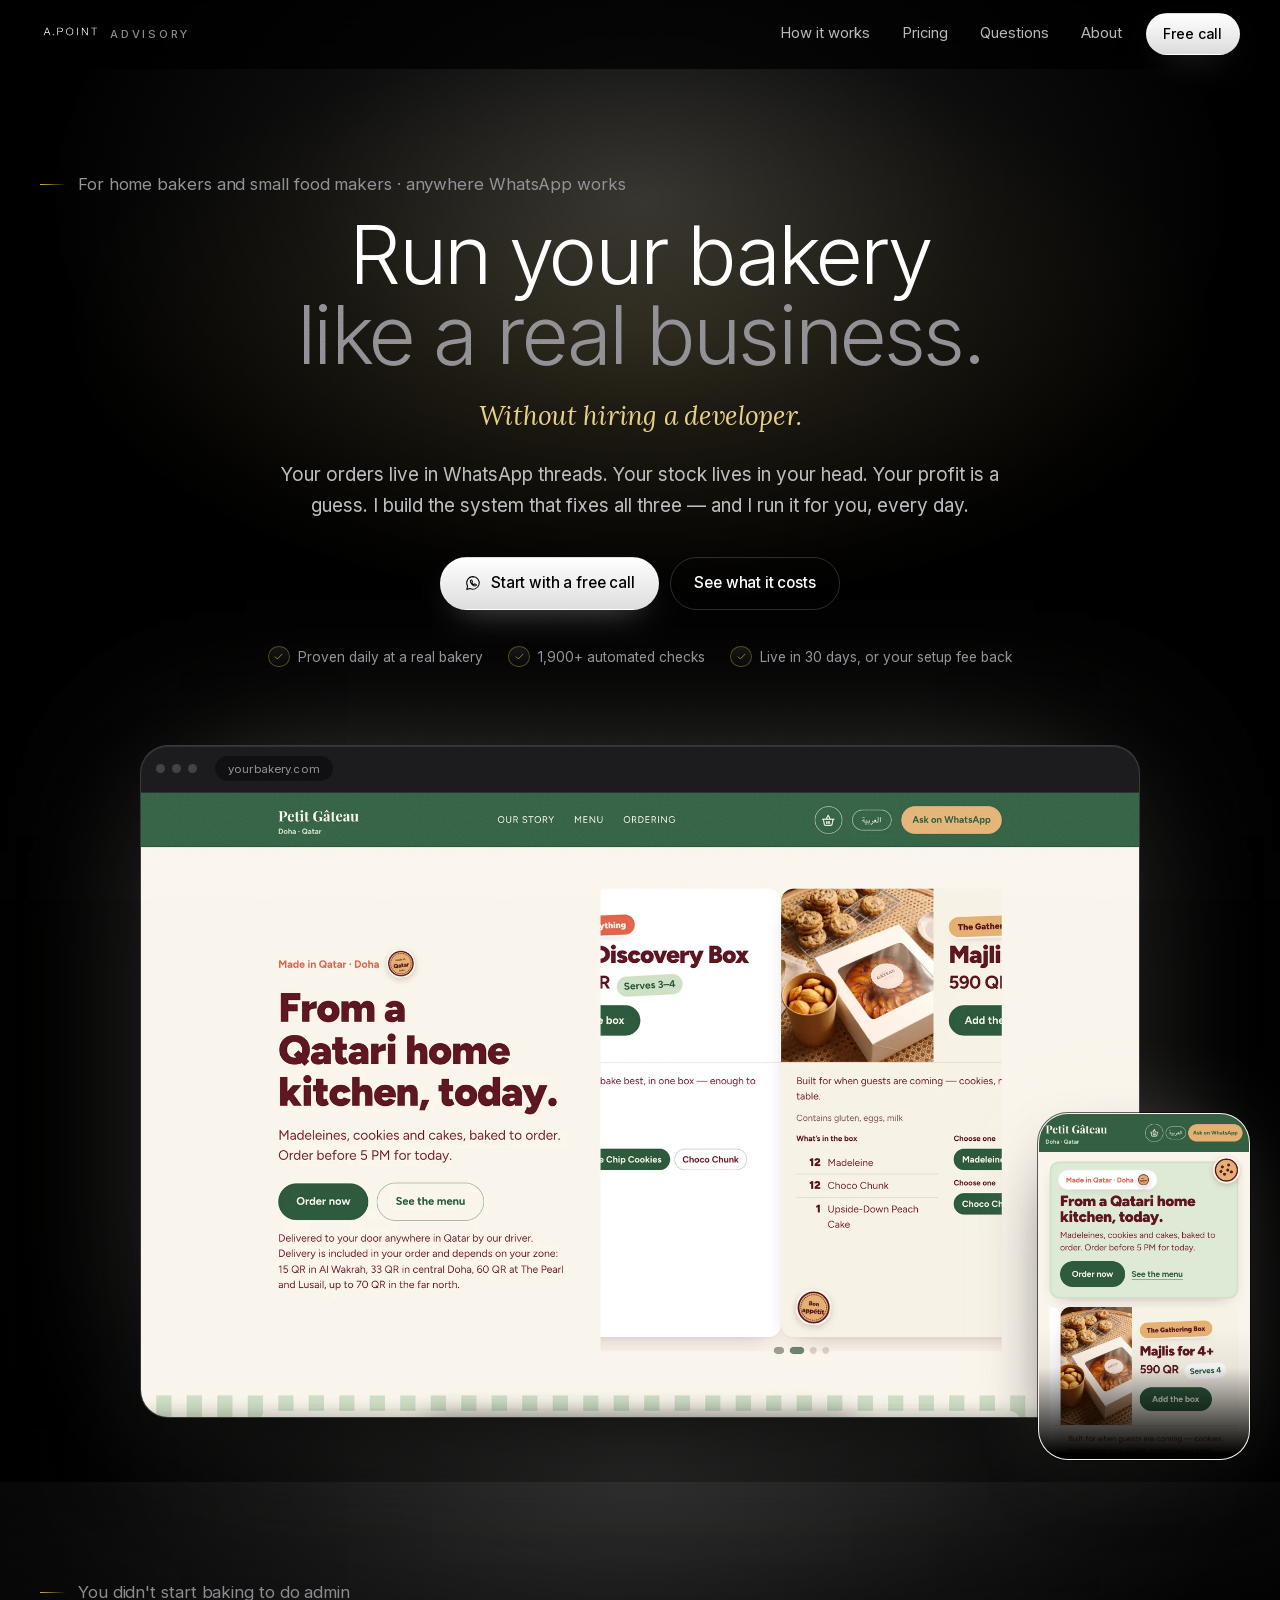
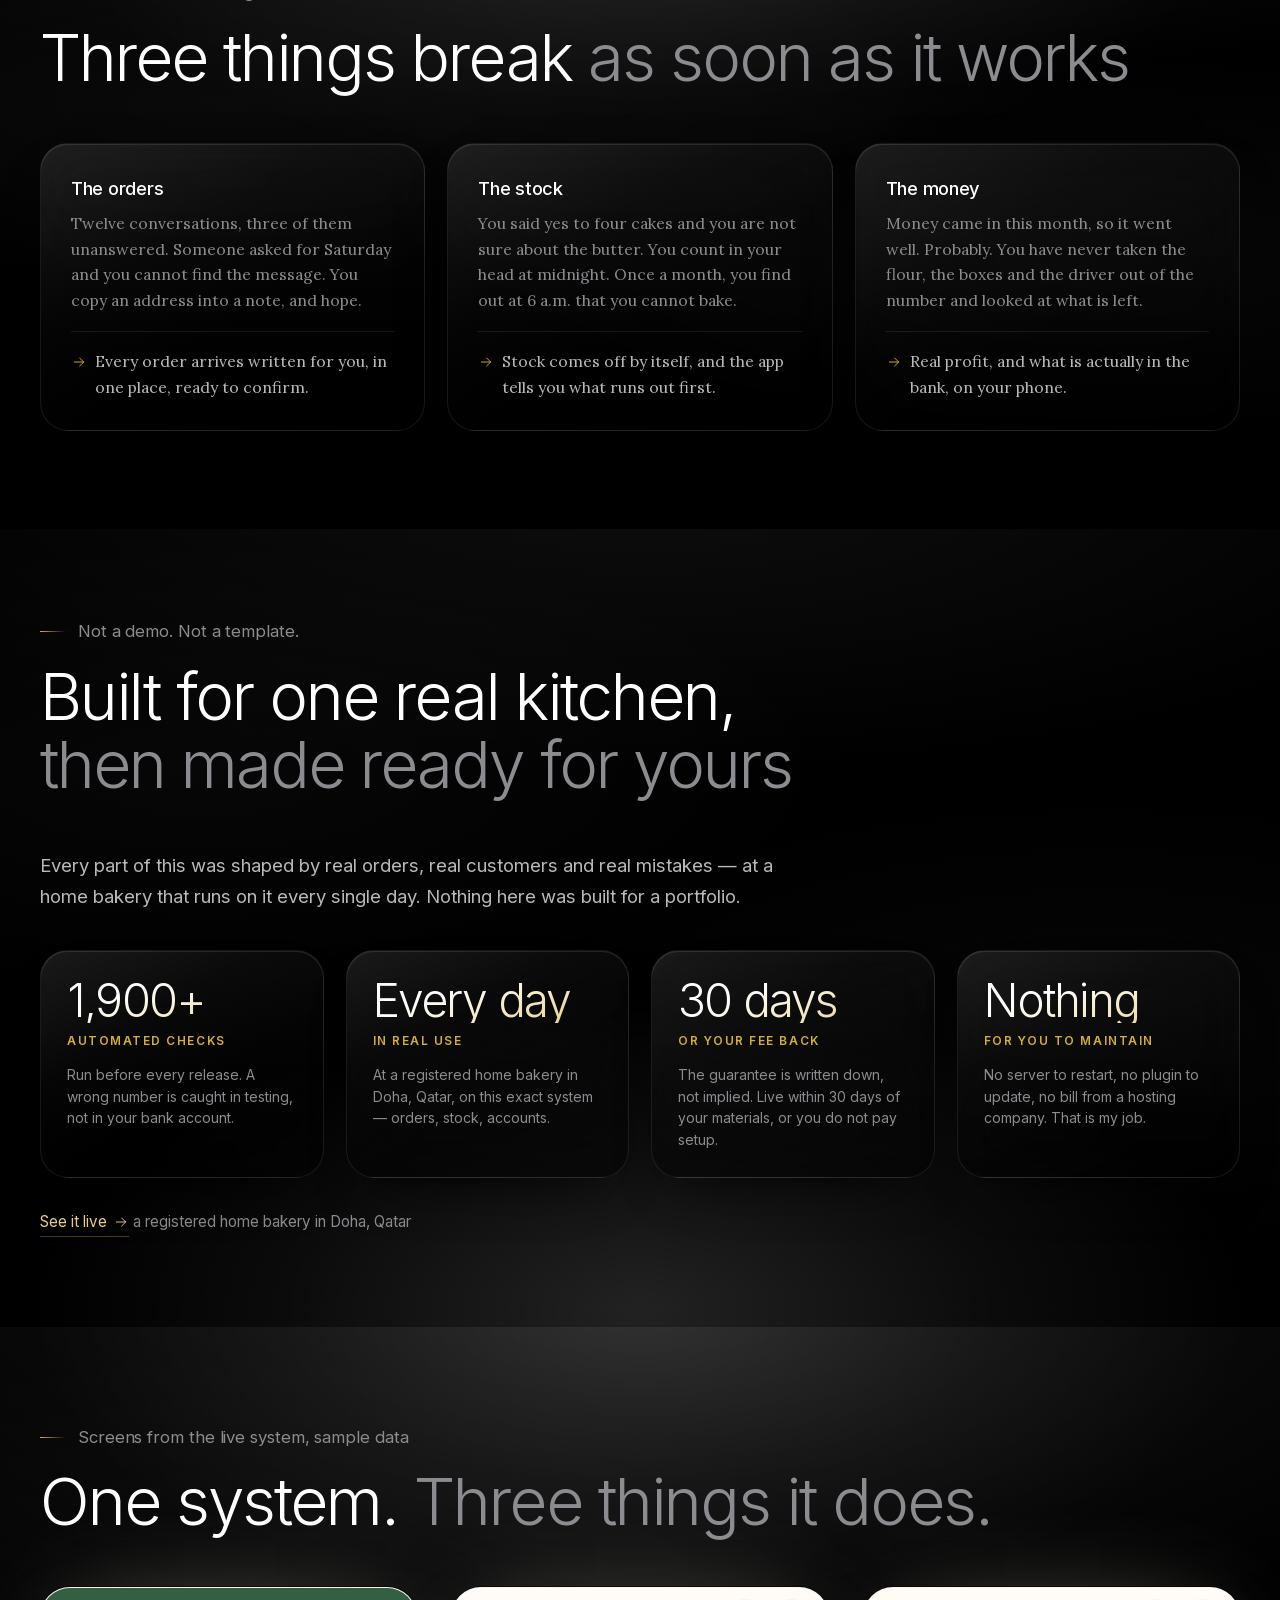
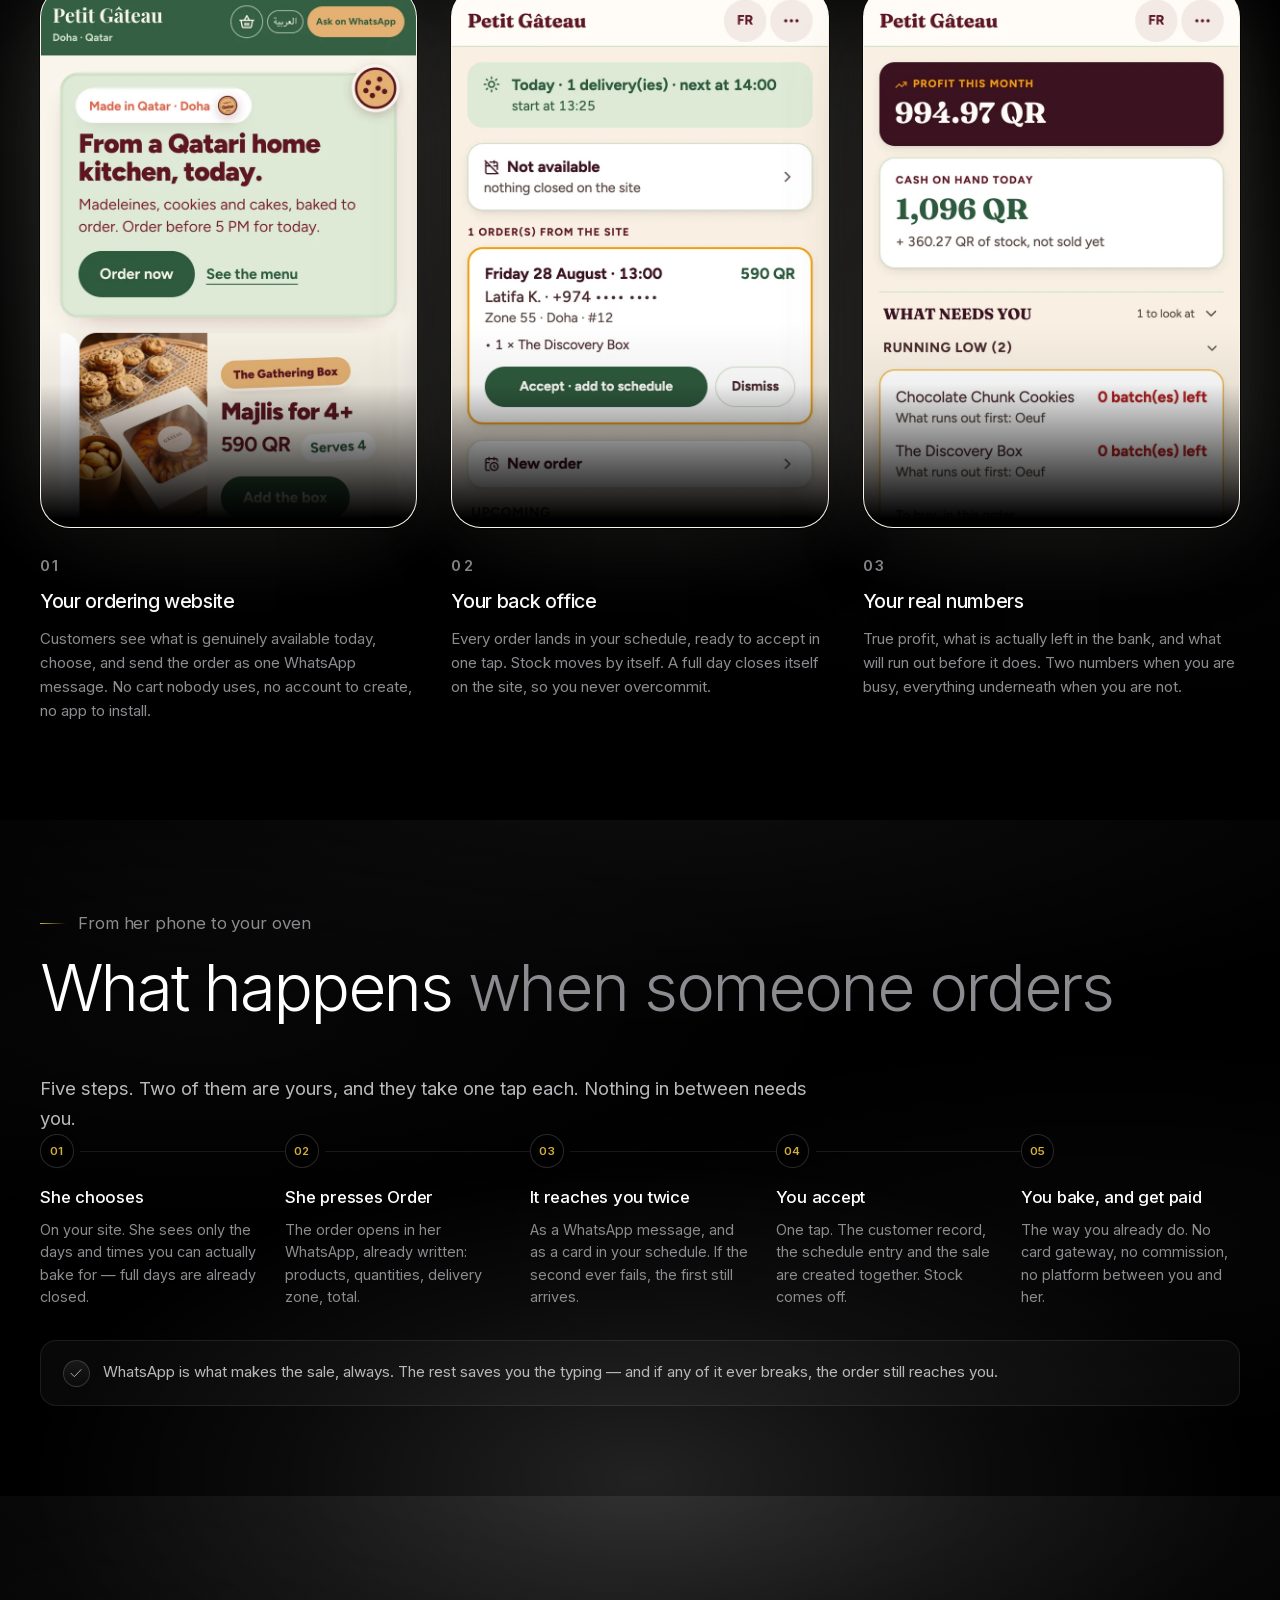
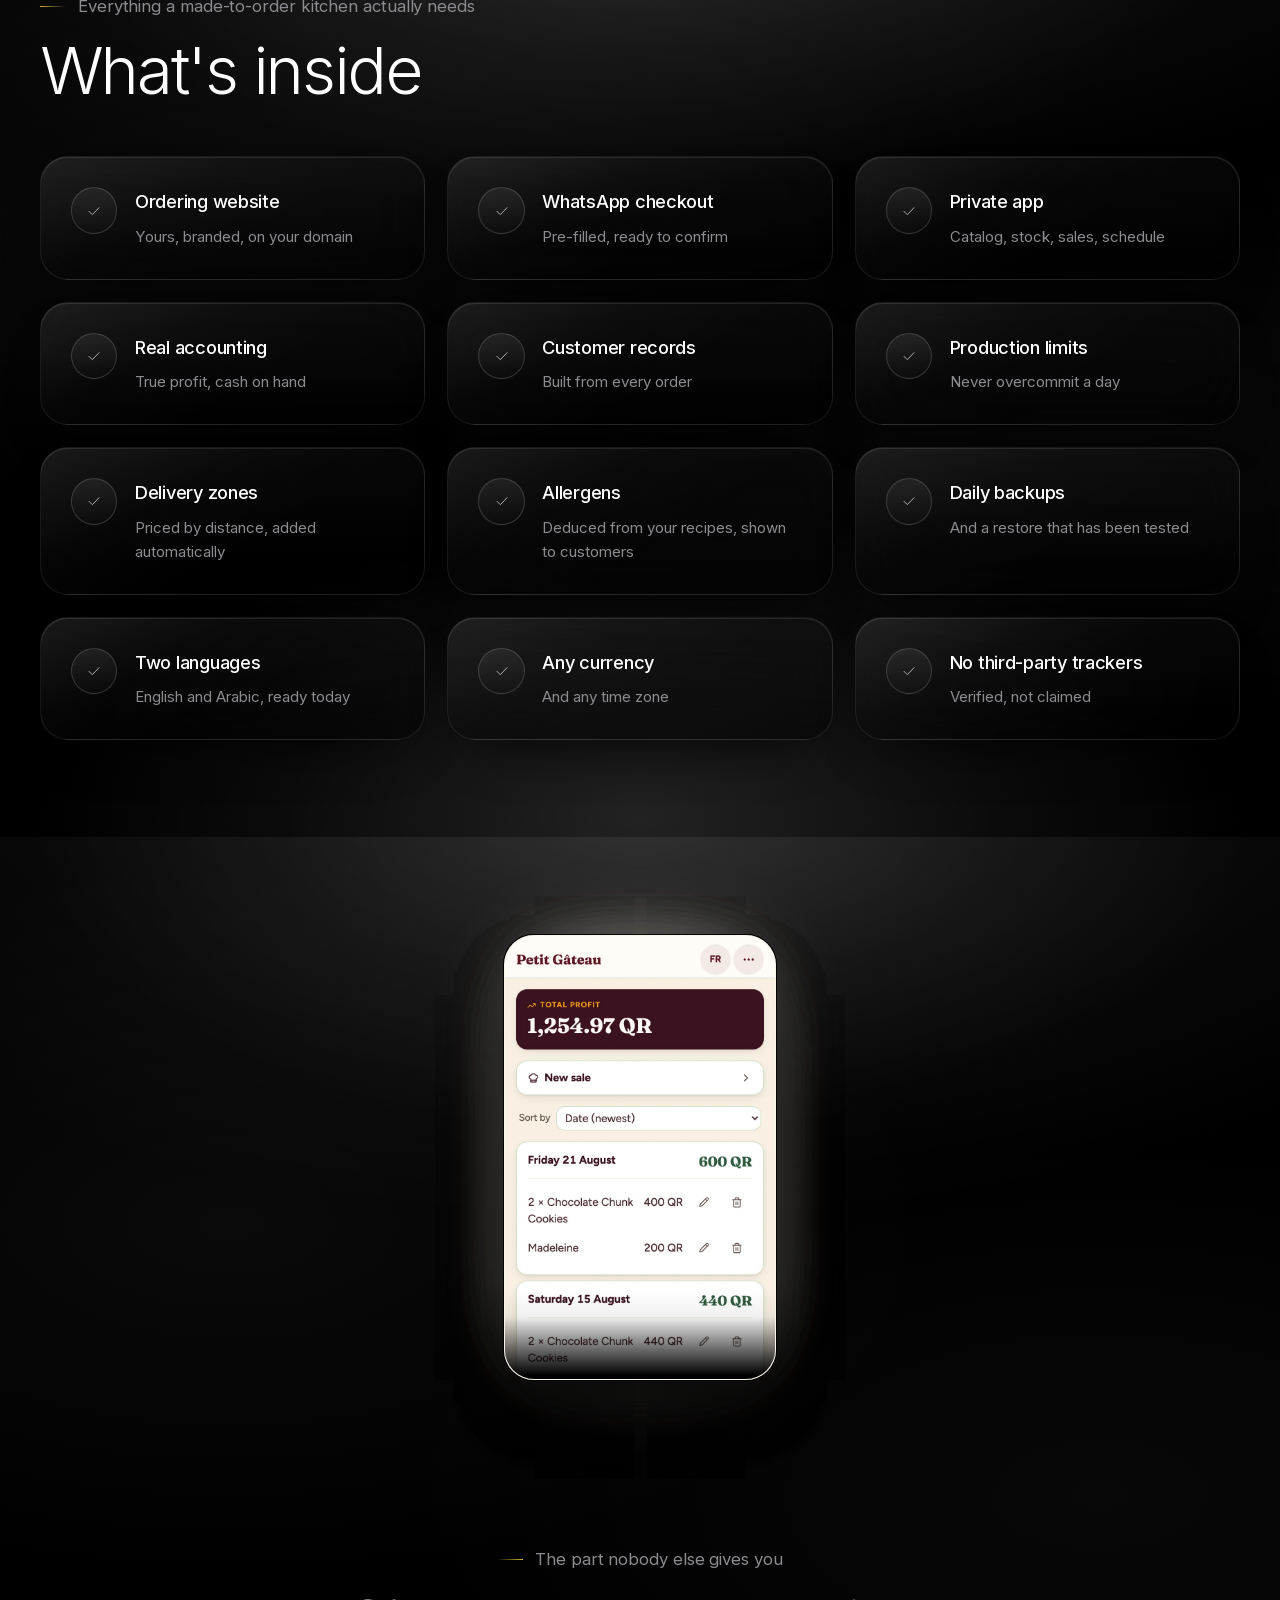
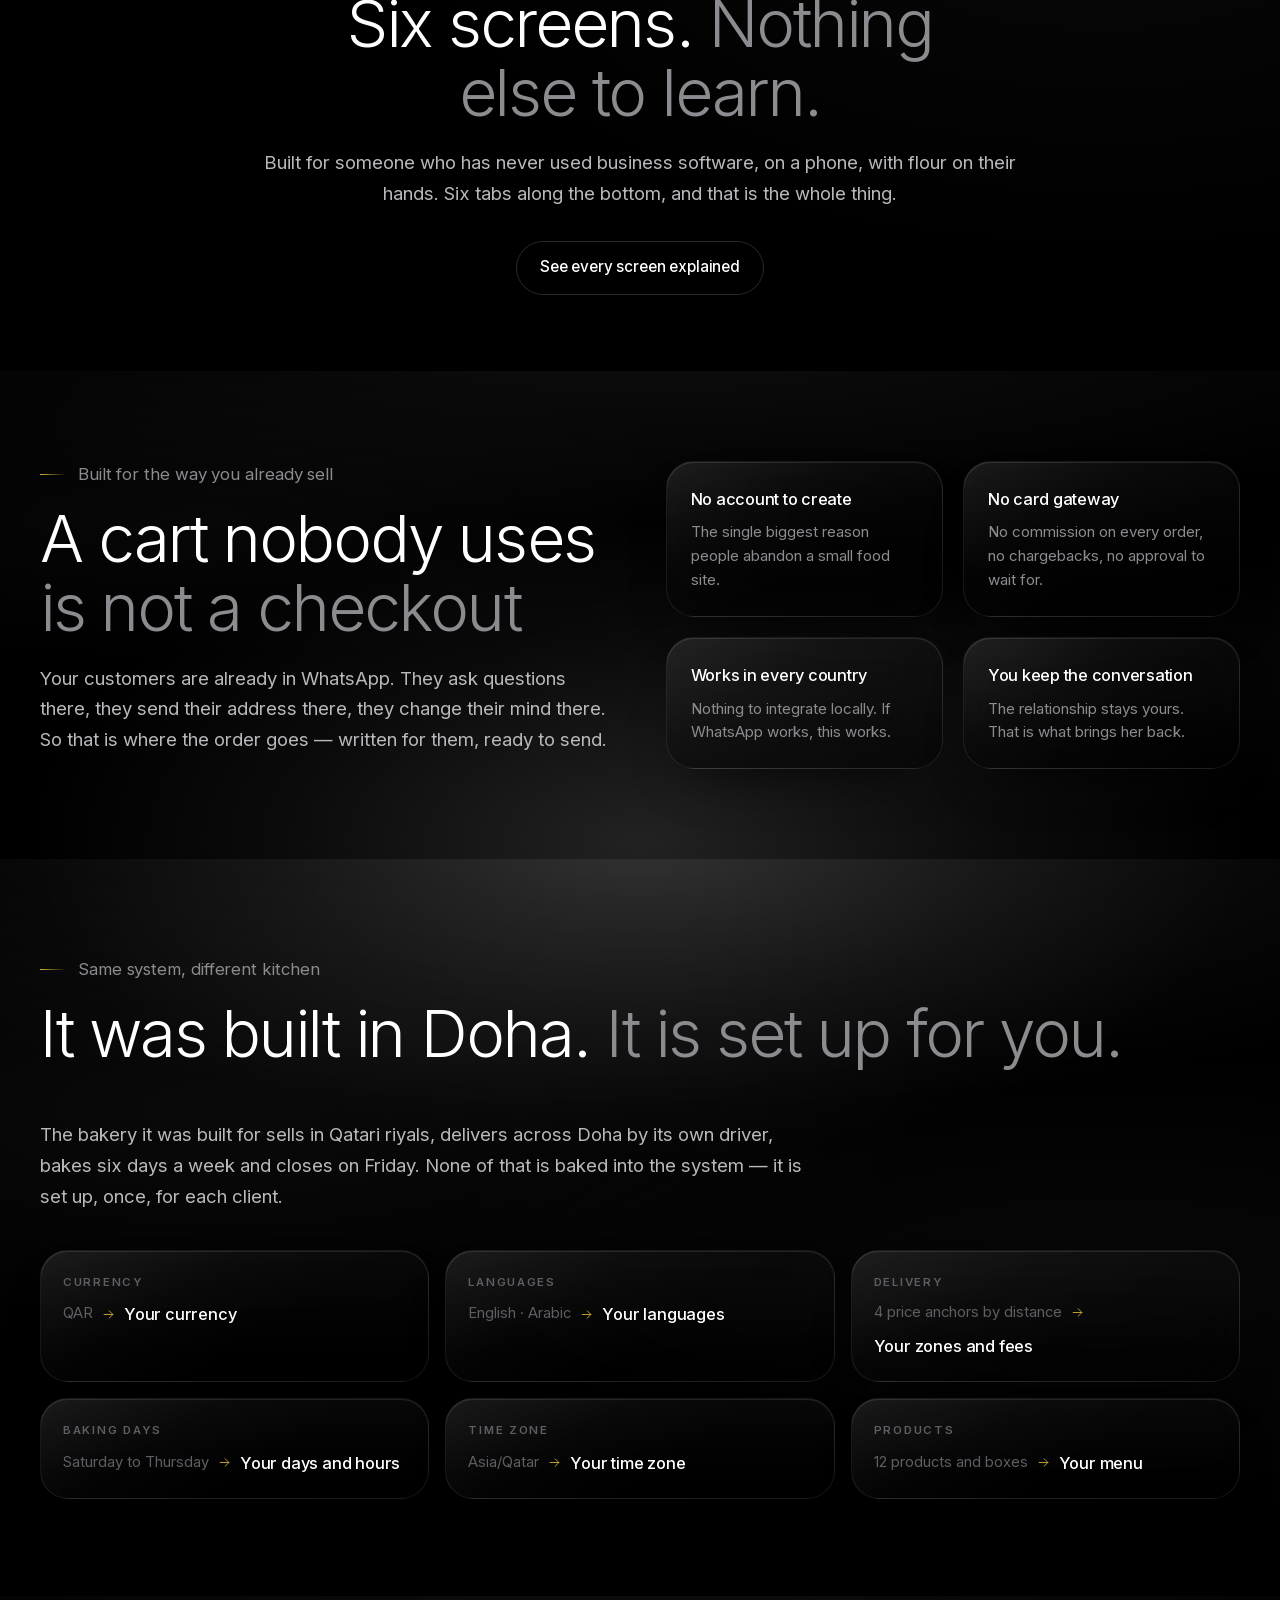
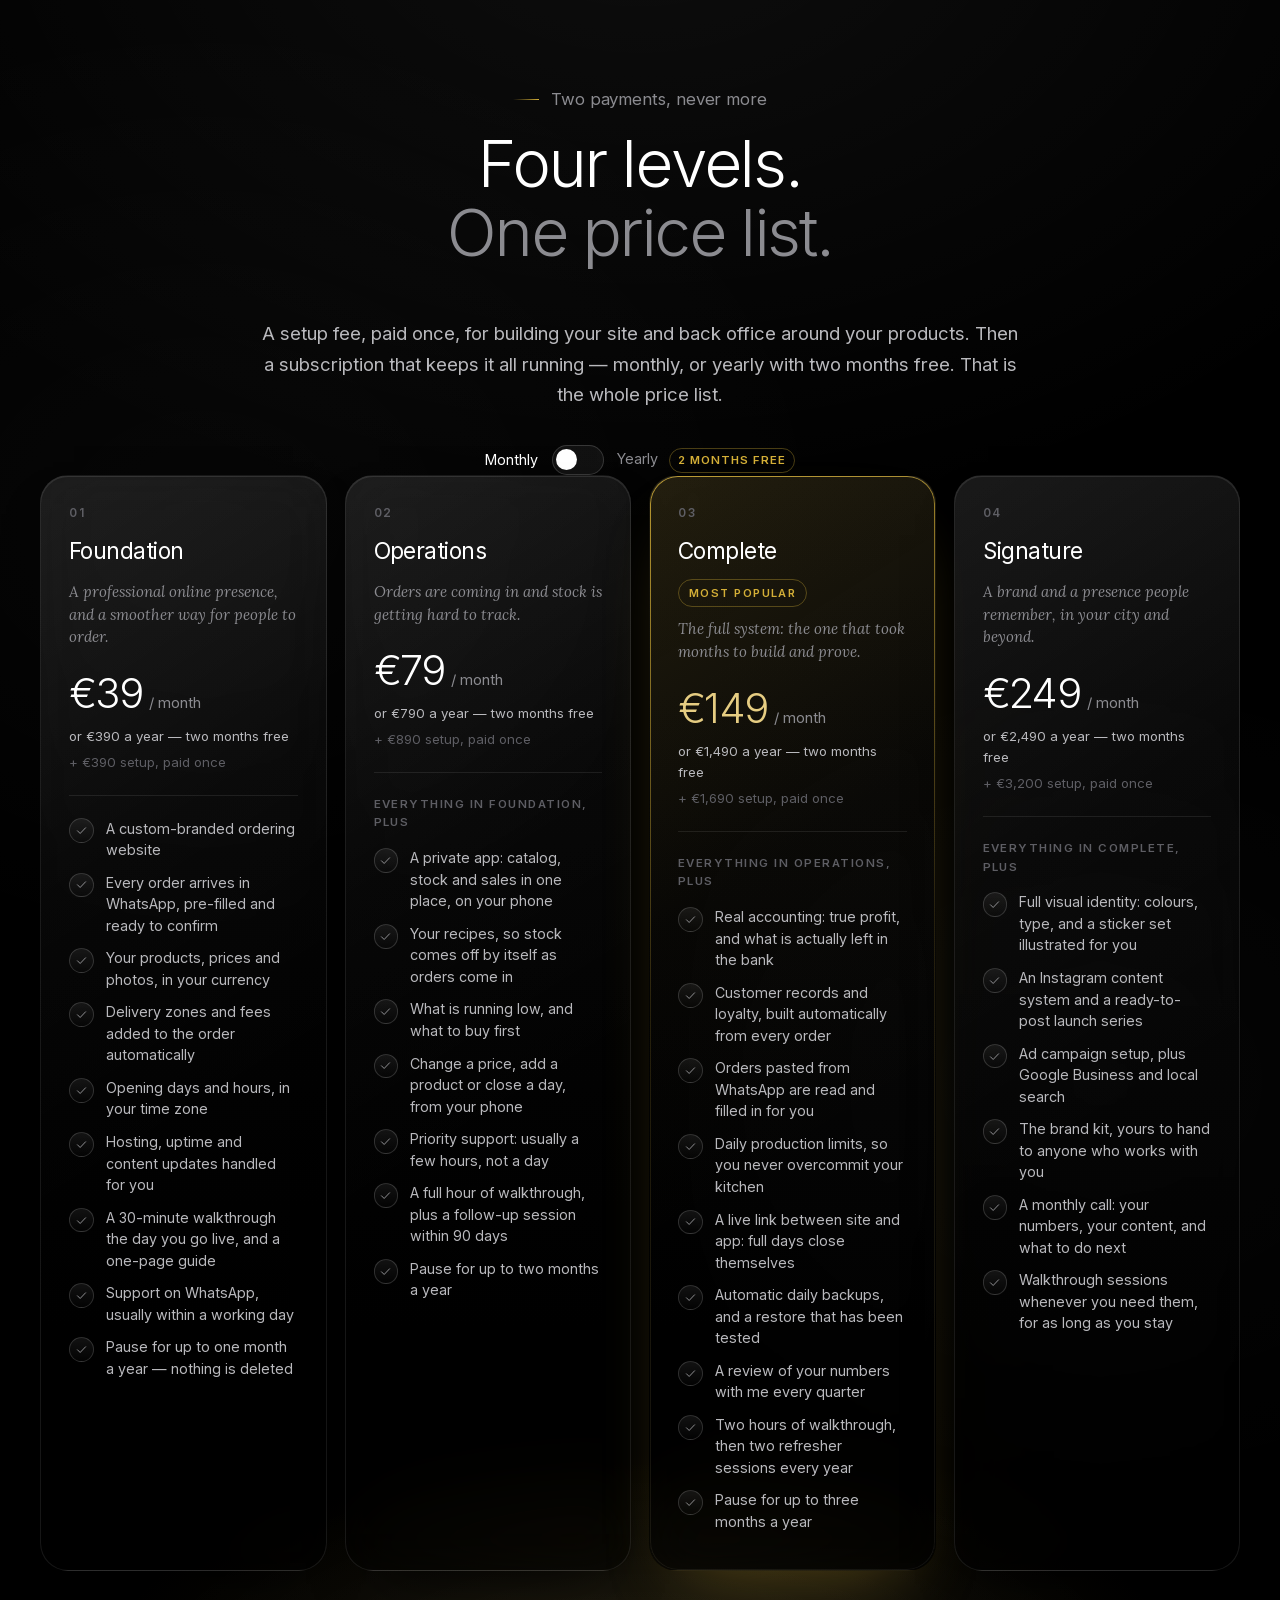
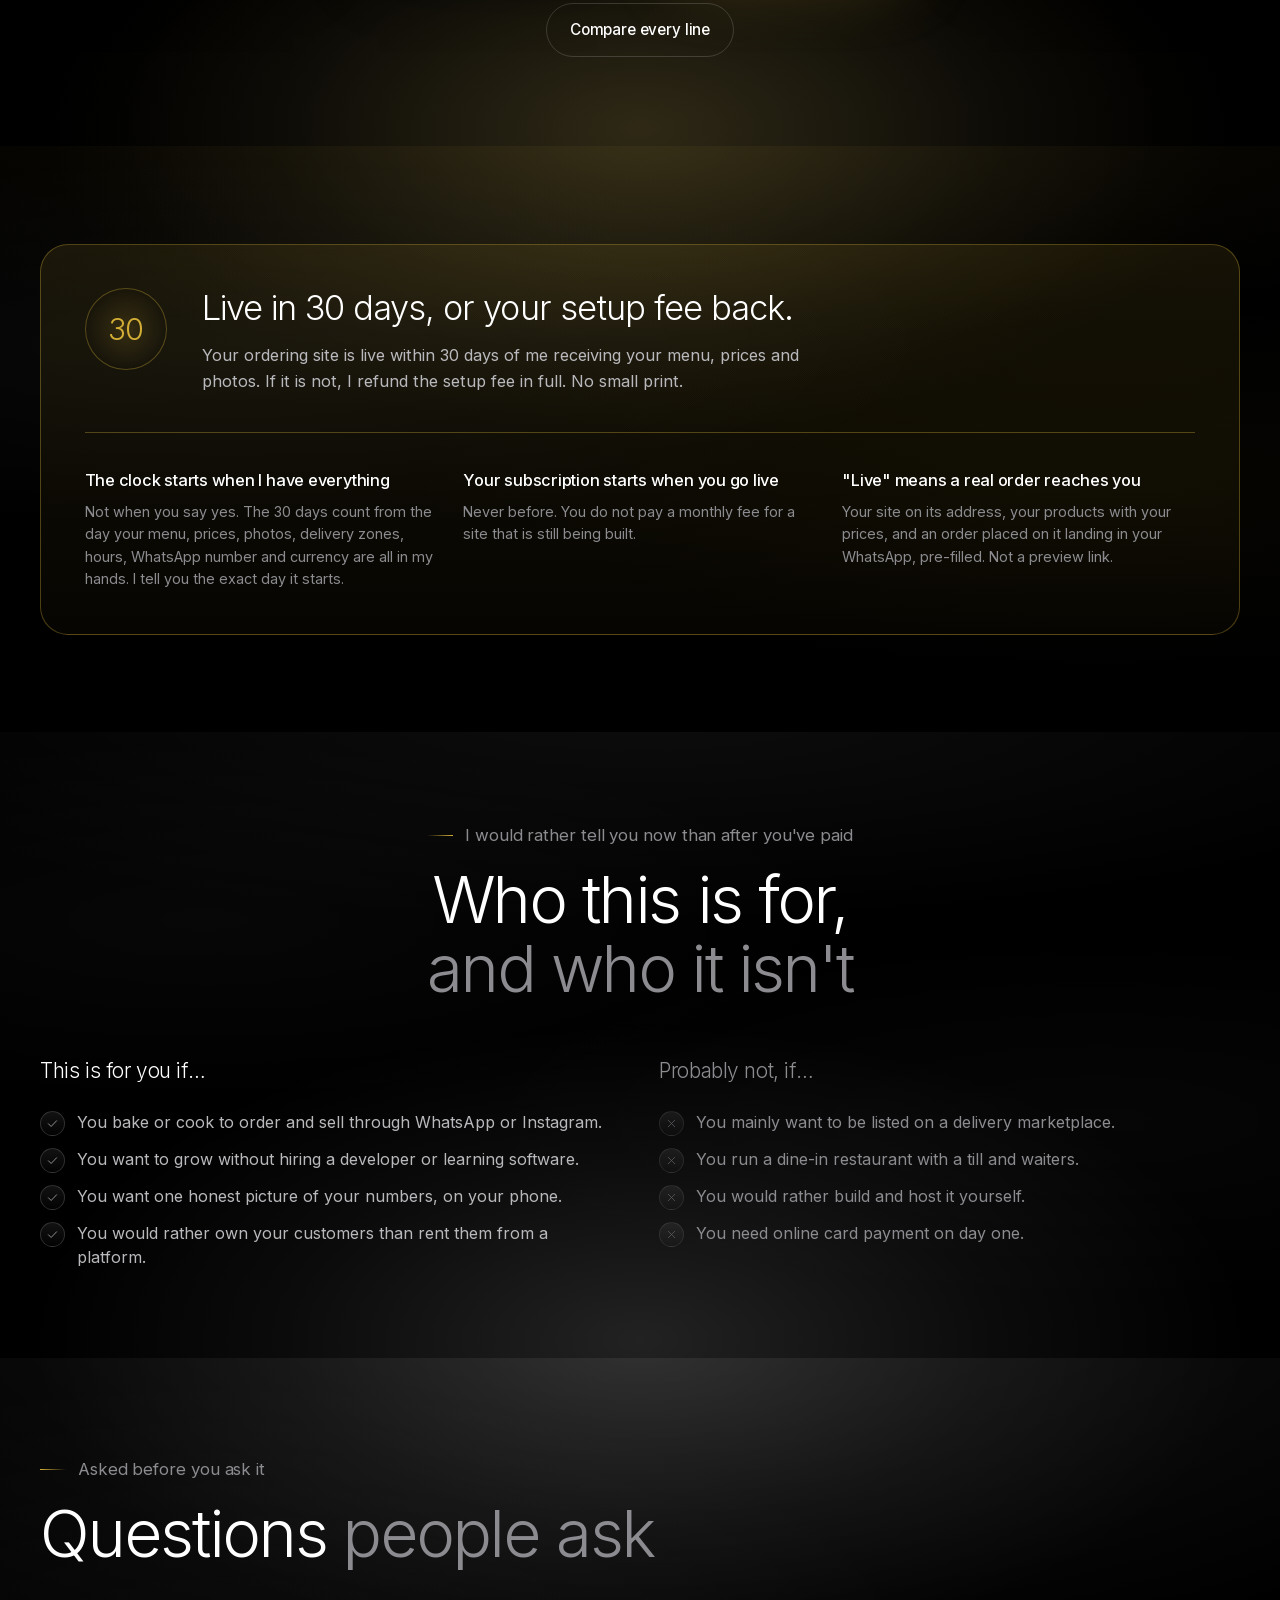
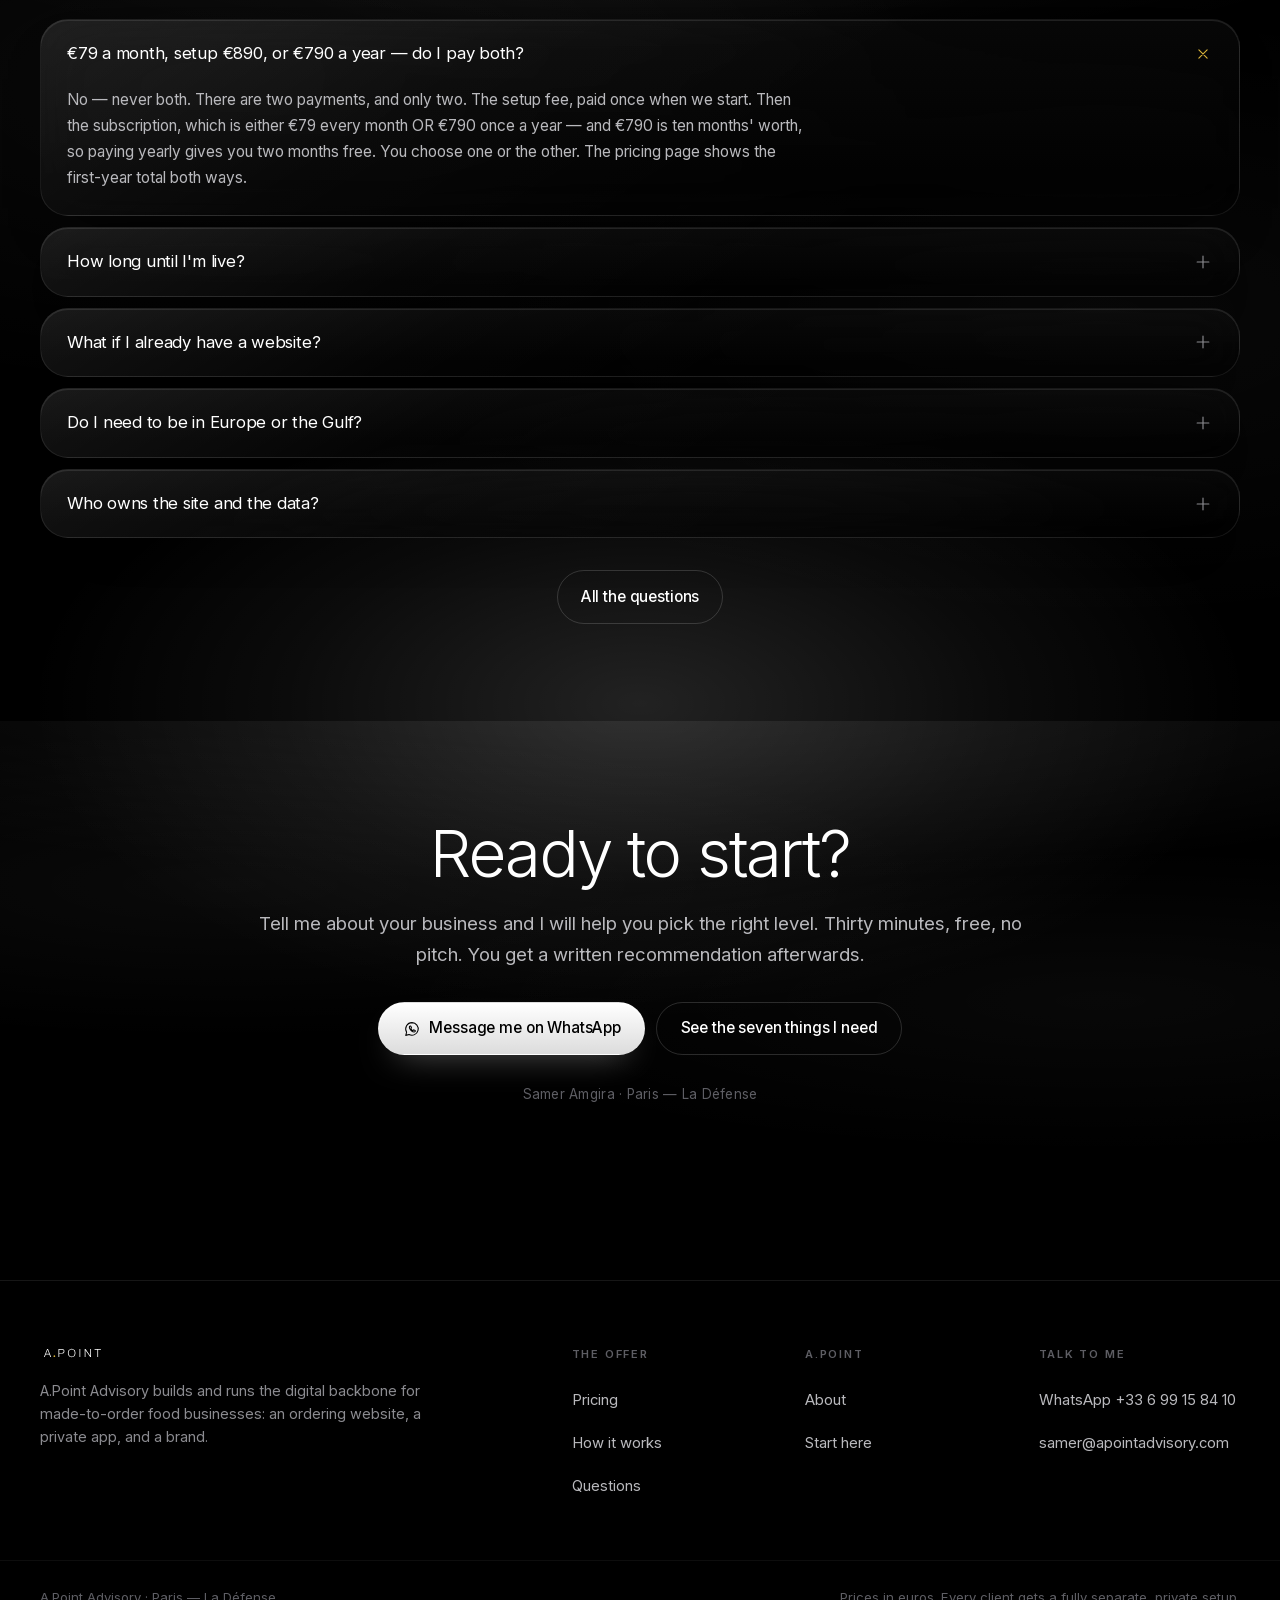
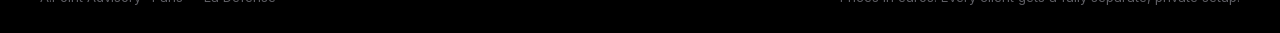
==== commit 448c4db2: "Site A.Point — construction 202609091811" ====
--- a/index.html
+++ b/index.html
@@ -6,7 +6,7 @@
 <title>A.Point Advisory — Run your bakery like a real business</title>
 <meta name="description" content="We build and run the digital backbone for home bakers: a website that takes orders straight into WhatsApp, a private app for stock and real profit, and a brand people remember. From €39 a month. Live in 30 days, or your setup fee back.">
 <link rel="canonical" href="https://apointadvisory.com/">
-<meta name="apoint-build" content="202609091745">
+<meta name="apoint-build" content="202609091811">
 <meta name="color-scheme" content="dark">
 <meta name="theme-color" content="#000000">
 
@@ -26,8 +26,8 @@
 <link rel="manifest" href="/site.webmanifest">
 
 <link rel="preload" href="/polices/inter-latin-variable.woff2" as="font" type="font/woff2" crossorigin>
-<link rel="stylesheet" href="/style.css?v=202609091745">
-<script type="application/ld+json">{"@context":"https://schema.org","@type":"ProfessionalService","name":"A.Point Advisory","description":"Digital operations for made-to-order food businesses","url":"https://apointadvisory.com","areaServed":"Worldwide","founder":{"@type":"Person","name":"Samer Amgira"},"address":{"@type":"PostalAddress","addressLocality":"Paris","addressCountry":"FR"},"email":"samer.amgira@gmail.com","telephone":"+33699158410","currenciesAccepted":"EUR","hasOfferCatalog":{"@type":"OfferCatalog","name":"Levels","itemListElement":[{"@type":"Offer","name":"Foundation","price":"39","priceCurrency":"EUR","description":"Subscription, per month. Setup fee of EUR 390, paid once."},{"@type":"Offer","name":"Operations","price":"79","priceCurrency":"EUR","description":"Subscription, per month. Setup fee of EUR 890, paid once."},{"@type":"Offer","name":"Complete","price":"149","priceCurrency":"EUR","description":"Subscription, per month. Setup fee of EUR 1690, paid once."},{"@type":"Offer","name":"Signature","price":"249","priceCurrency":"EUR","description":"Subscription, per month. Setup fee of EUR 3200, paid once."}]}}</script>
+<link rel="stylesheet" href="/style.css?v=202609091811">
+<script type="application/ld+json">{"@context":"https://schema.org","@type":"ProfessionalService","name":"A.Point Advisory","description":"Digital operations for made-to-order food businesses","url":"https://apointadvisory.com","areaServed":"Worldwide","founder":{"@type":"Person","name":"Samer Amgira"},"address":{"@type":"PostalAddress","addressLocality":"Paris","addressCountry":"FR"},"email":"samer@apointadvisory.com","telephone":"+33699158410","currenciesAccepted":"EUR","hasOfferCatalog":{"@type":"OfferCatalog","name":"Levels","itemListElement":[{"@type":"Offer","name":"Foundation","price":"39","priceCurrency":"EUR","description":"Subscription, per month. Setup fee of EUR 390, paid once."},{"@type":"Offer","name":"Operations","price":"79","priceCurrency":"EUR","description":"Subscription, per month. Setup fee of EUR 890, paid once."},{"@type":"Offer","name":"Complete","price":"149","priceCurrency":"EUR","description":"Subscription, per month. Setup fee of EUR 1690, paid once."},{"@type":"Offer","name":"Signature","price":"249","priceCurrency":"EUR","description":"Subscription, per month. Setup fee of EUR 3200, paid once."}]}}</script>
 </head>
 <body class="page-accueil">
 <a class="saut" href="#principal">Skip to content</a>
@@ -82,7 +82,7 @@
   </div>
   <div class="wrap hero-visuel">
     <div class="nav-cadre">
-  <div class="nav-barre"><span></span><span></span><span></span><span class="nav-url">petit-gateau.com</span></div>
+  <div class="nav-barre"><span></span><span></span><span></span><span class="nav-url">yourbakery.com</span></div>
   <img src="/img/site-desktop.webp" alt="The ordering website on a laptop" width="1440" height="900" loading="eager" decoding="async">
 </div>
     <div class="tel tel-flottant">
@@ -149,7 +149,7 @@
   <p class="chiffre-txt">No server to restart, no plugin to update, no bill from a hosting company. That is my job.</p>
 </div>
     </div>
-    <p class="preuve-lien"><a class="lien-fort" href="https://petit-gateau.com" target="_blank" rel="noopener">See it live — petit-gateau.com<svg class="ic" viewBox="0 0 24 24" width="16" height="16" fill="none" stroke="currentColor" stroke-width="1.4" stroke-linecap="round" stroke-linejoin="round" aria-hidden="true"><path d="M5 12h14M13 6l6 6-6 6"/></svg></a> <span class="preuve-lien-note">a registered home bakery in Doha, Qatar</span></p>
+    <p class="preuve-lien"><a class="lien-fort" href="https://petit-gateau.com" target="_blank" rel="noopener">See it live<svg class="ic" viewBox="0 0 24 24" width="16" height="16" fill="none" stroke="currentColor" stroke-width="1.4" stroke-linecap="round" stroke-linejoin="round" aria-hidden="true"><path d="M5 12h14M13 6l6 6-6 6"/></svg></a> <span class="preuve-lien-note">a registered home bakery in Doha, Qatar</span></p>
   </div>
 </section>
 
@@ -621,7 +621,7 @@
       <div class="pied-col">
         <h3>Talk to me</h3>
         <a href="https://wa.me/33699158410?text=Hi%20Samer%2C%20I%20run%20a%20home%20bakery%20and%20I%27d%20like%20to%20know%20more%20about%20A.Point%20Advisory." target="_blank" rel="noopener">WhatsApp +33 6 99 15 84 10</a>
-        <a href="mailto:samer.amgira@gmail.com">samer.amgira@gmail.com</a>
+        <a href="mailto:samer@apointadvisory.com">samer@apointadvisory.com</a>
       </div>
     </div>
   </div>
@@ -630,6 +630,6 @@
     <p>Prices in euros. Every client gets a fully separate, private setup.</p>
   </div>
 </footer>
-<script src="/site.js?v=202609091745" defer></script>
+<script src="/site.js?v=202609091811" defer></script>
 </body>
 </html>
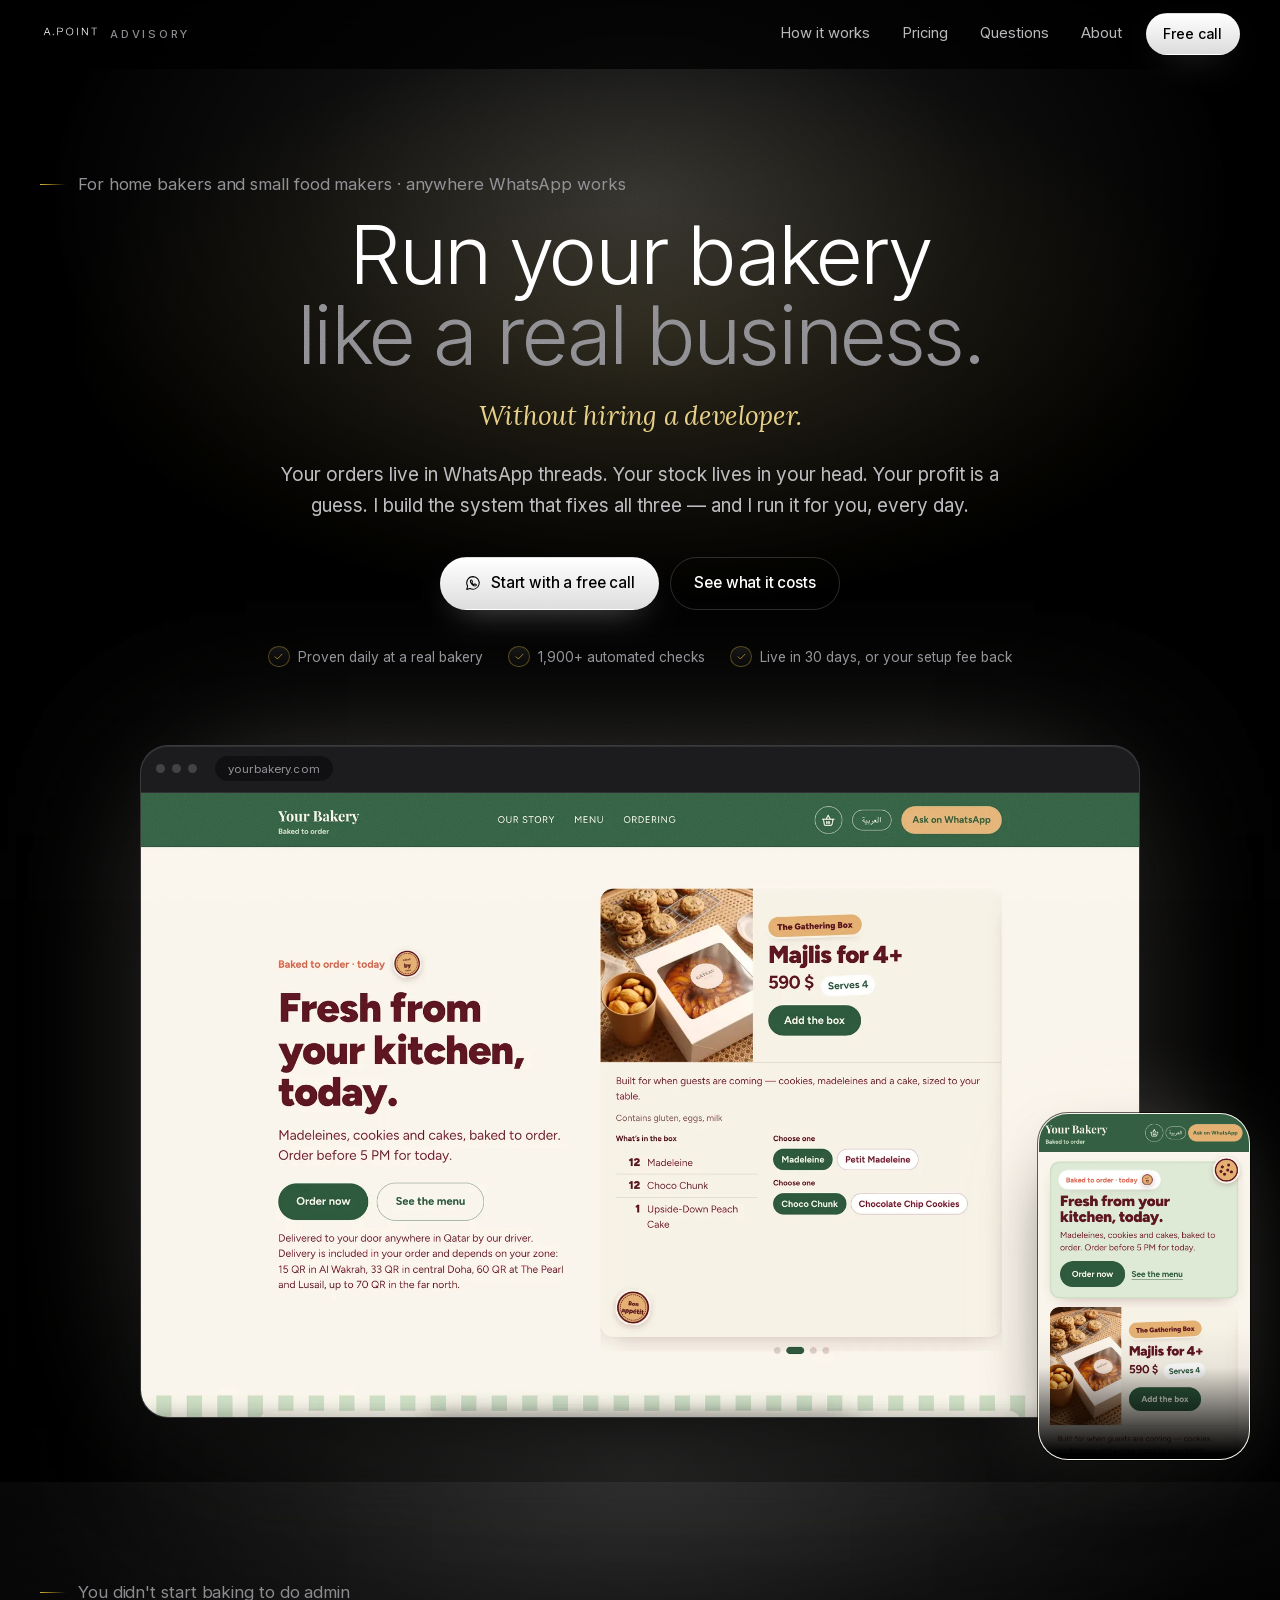
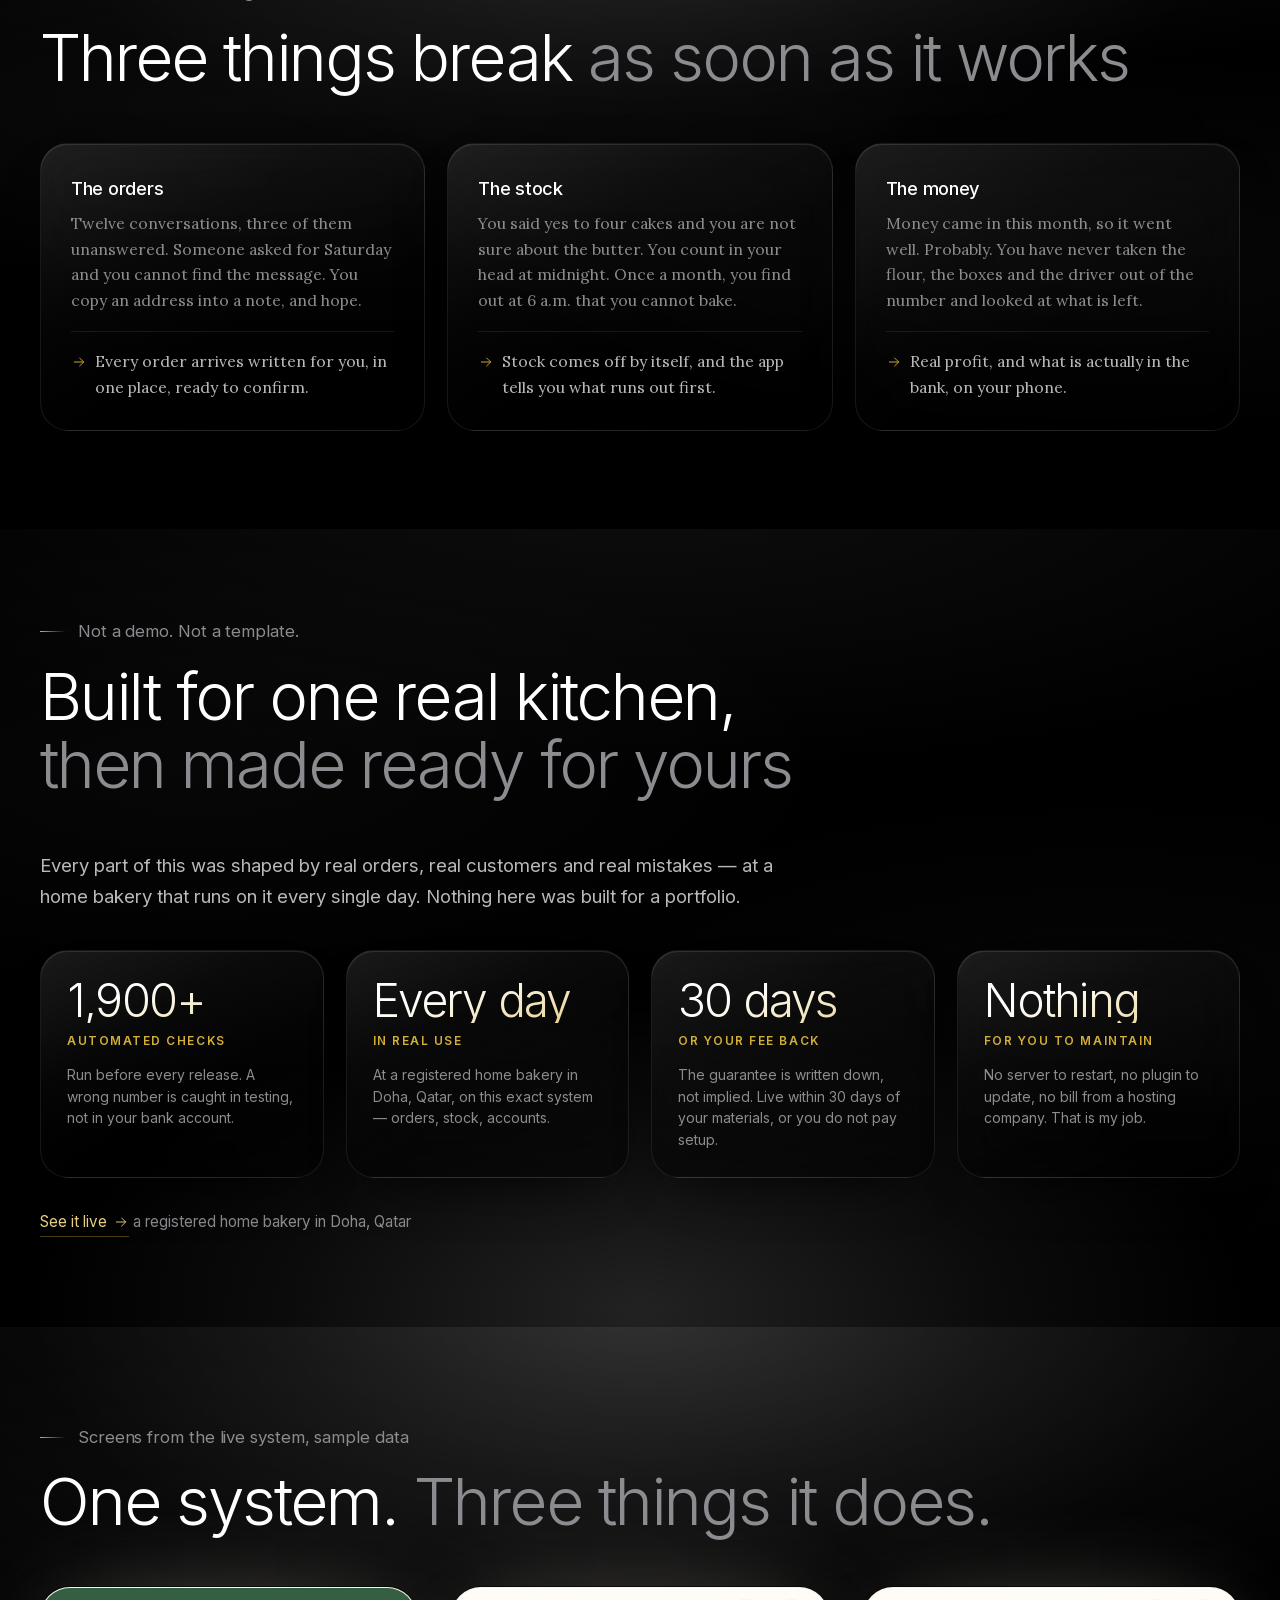
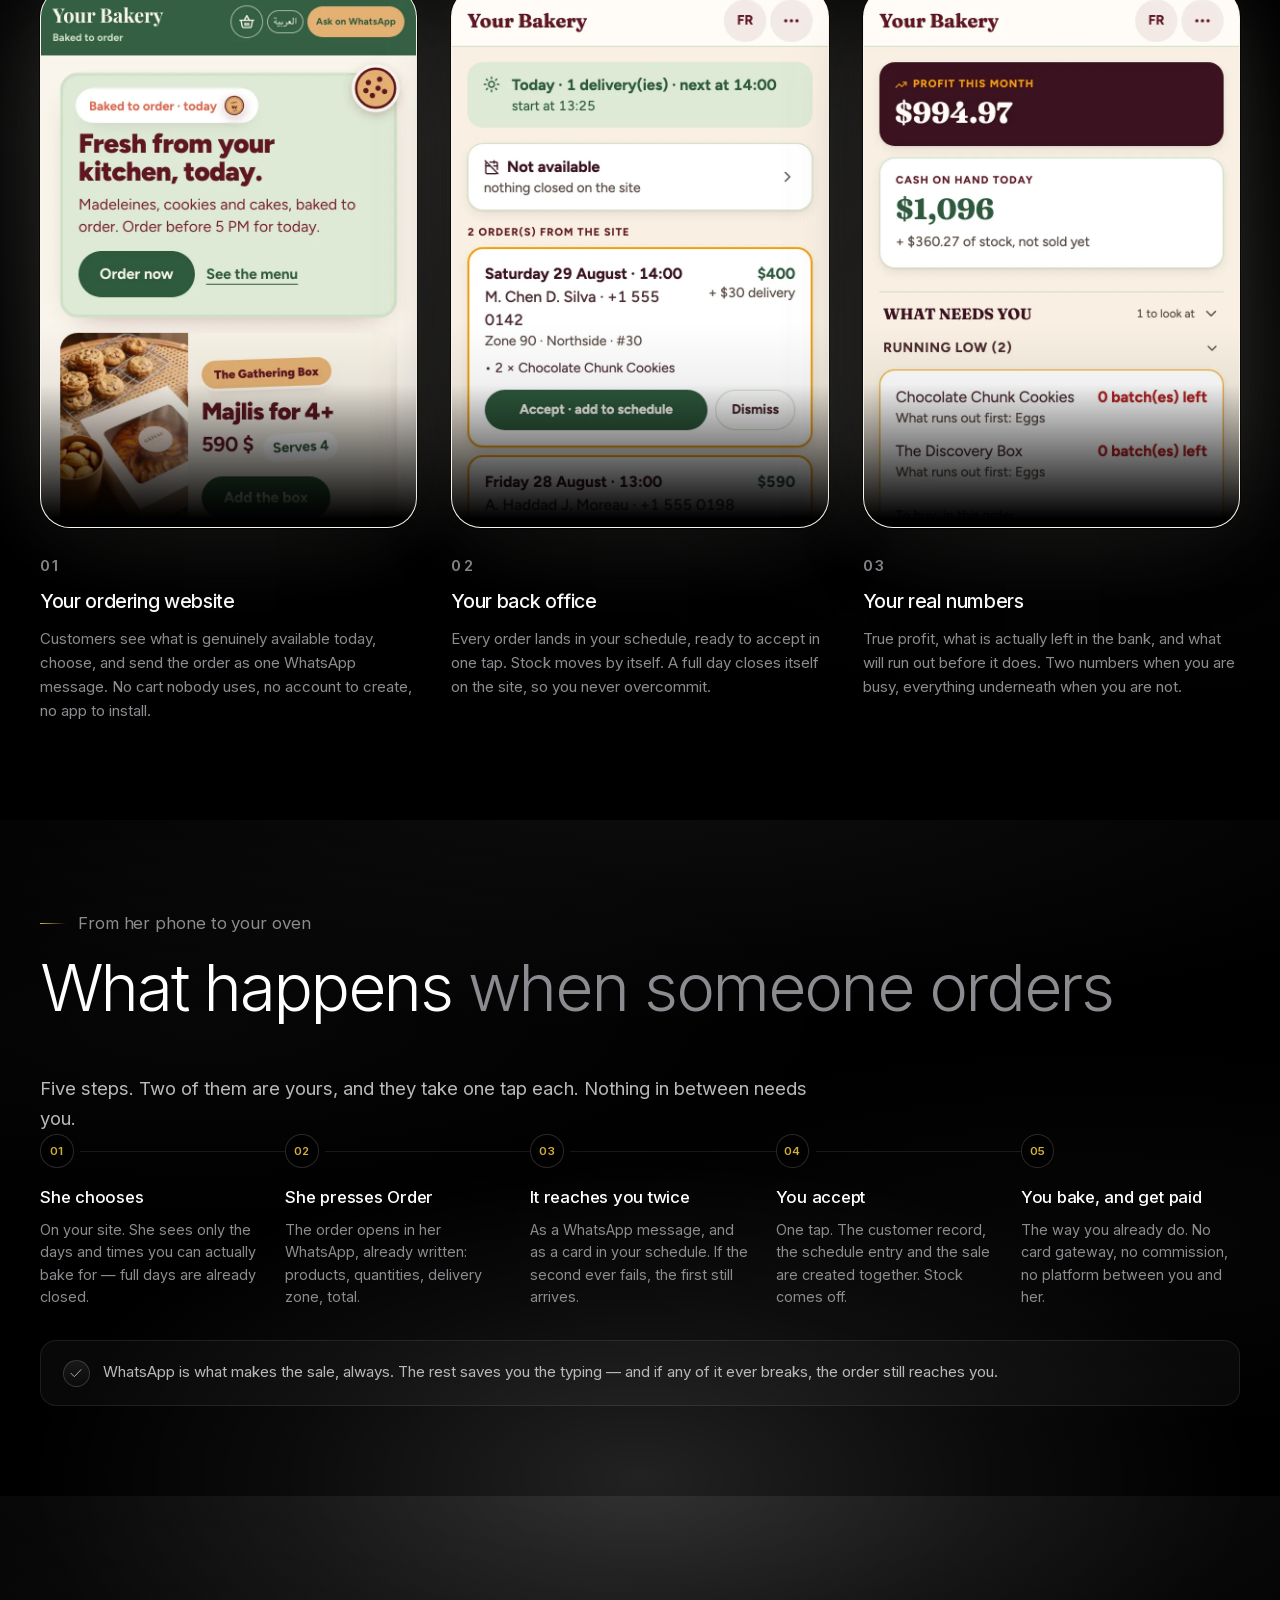
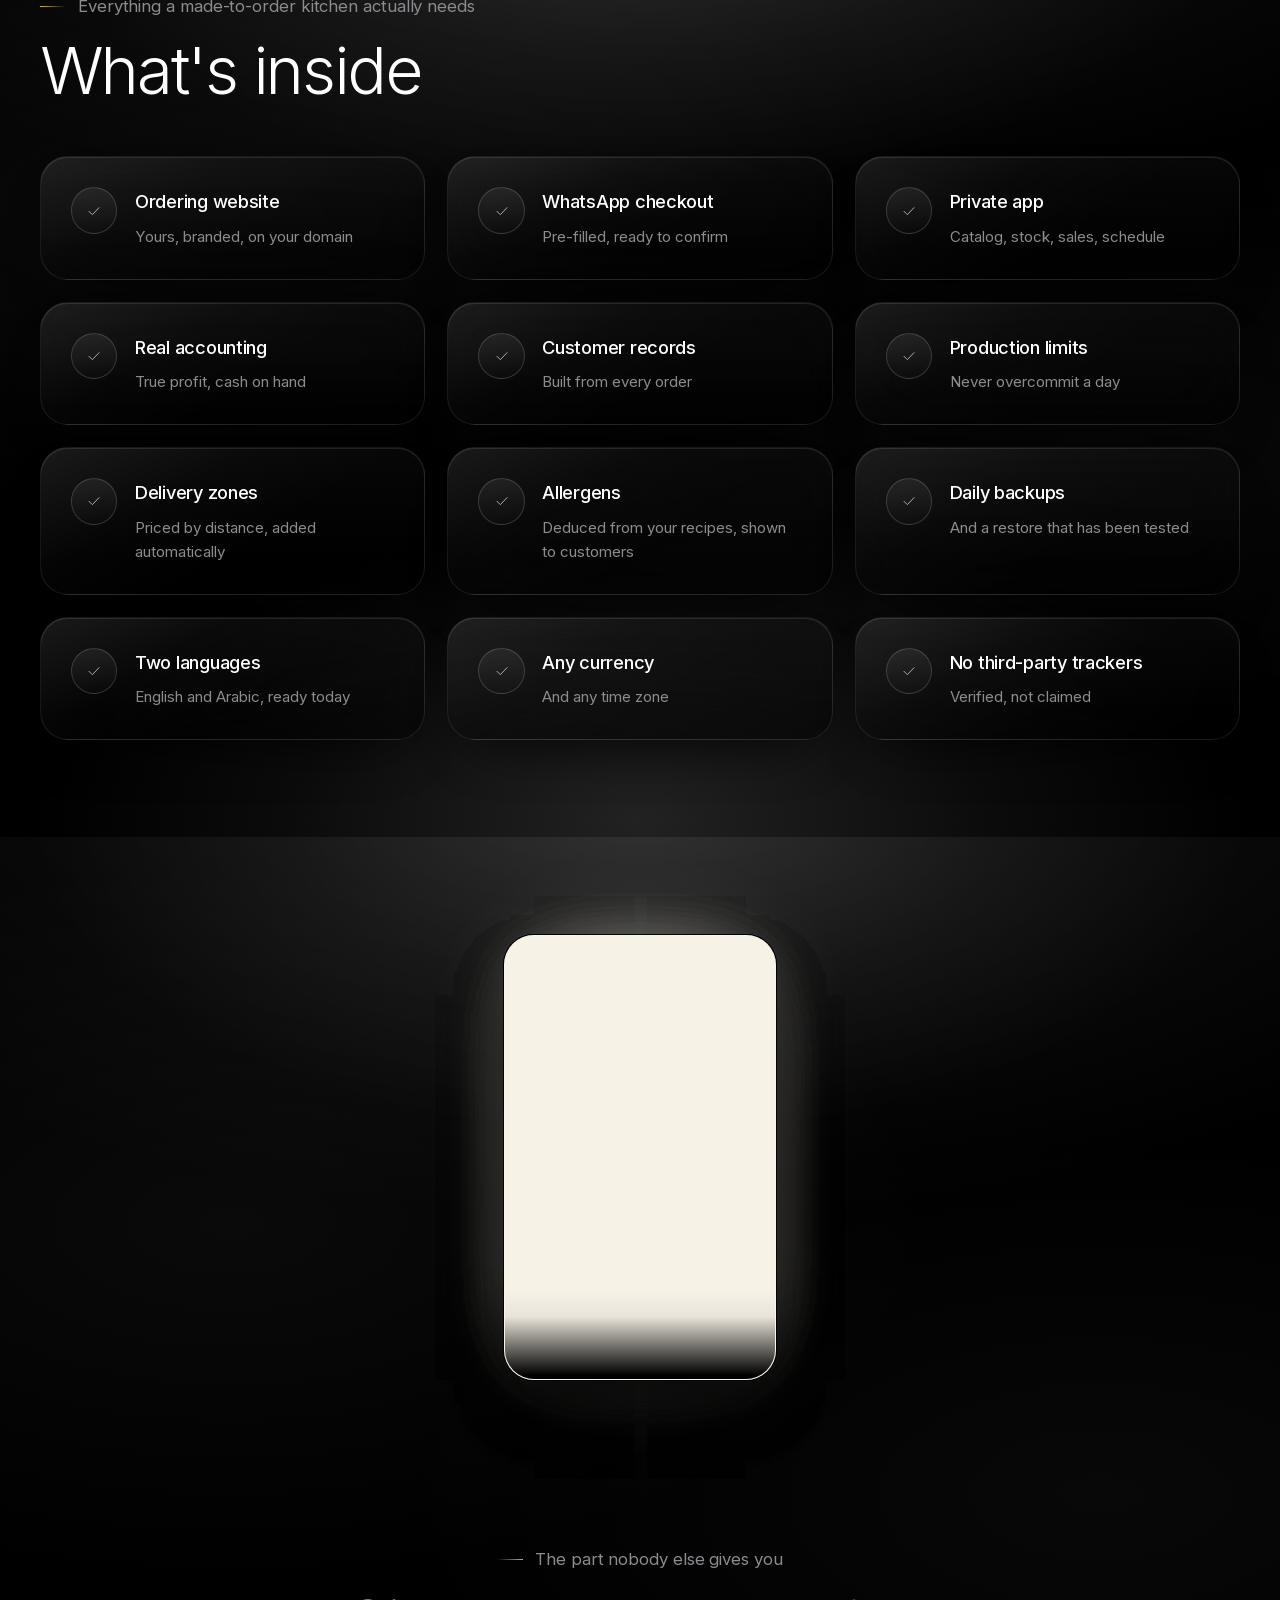
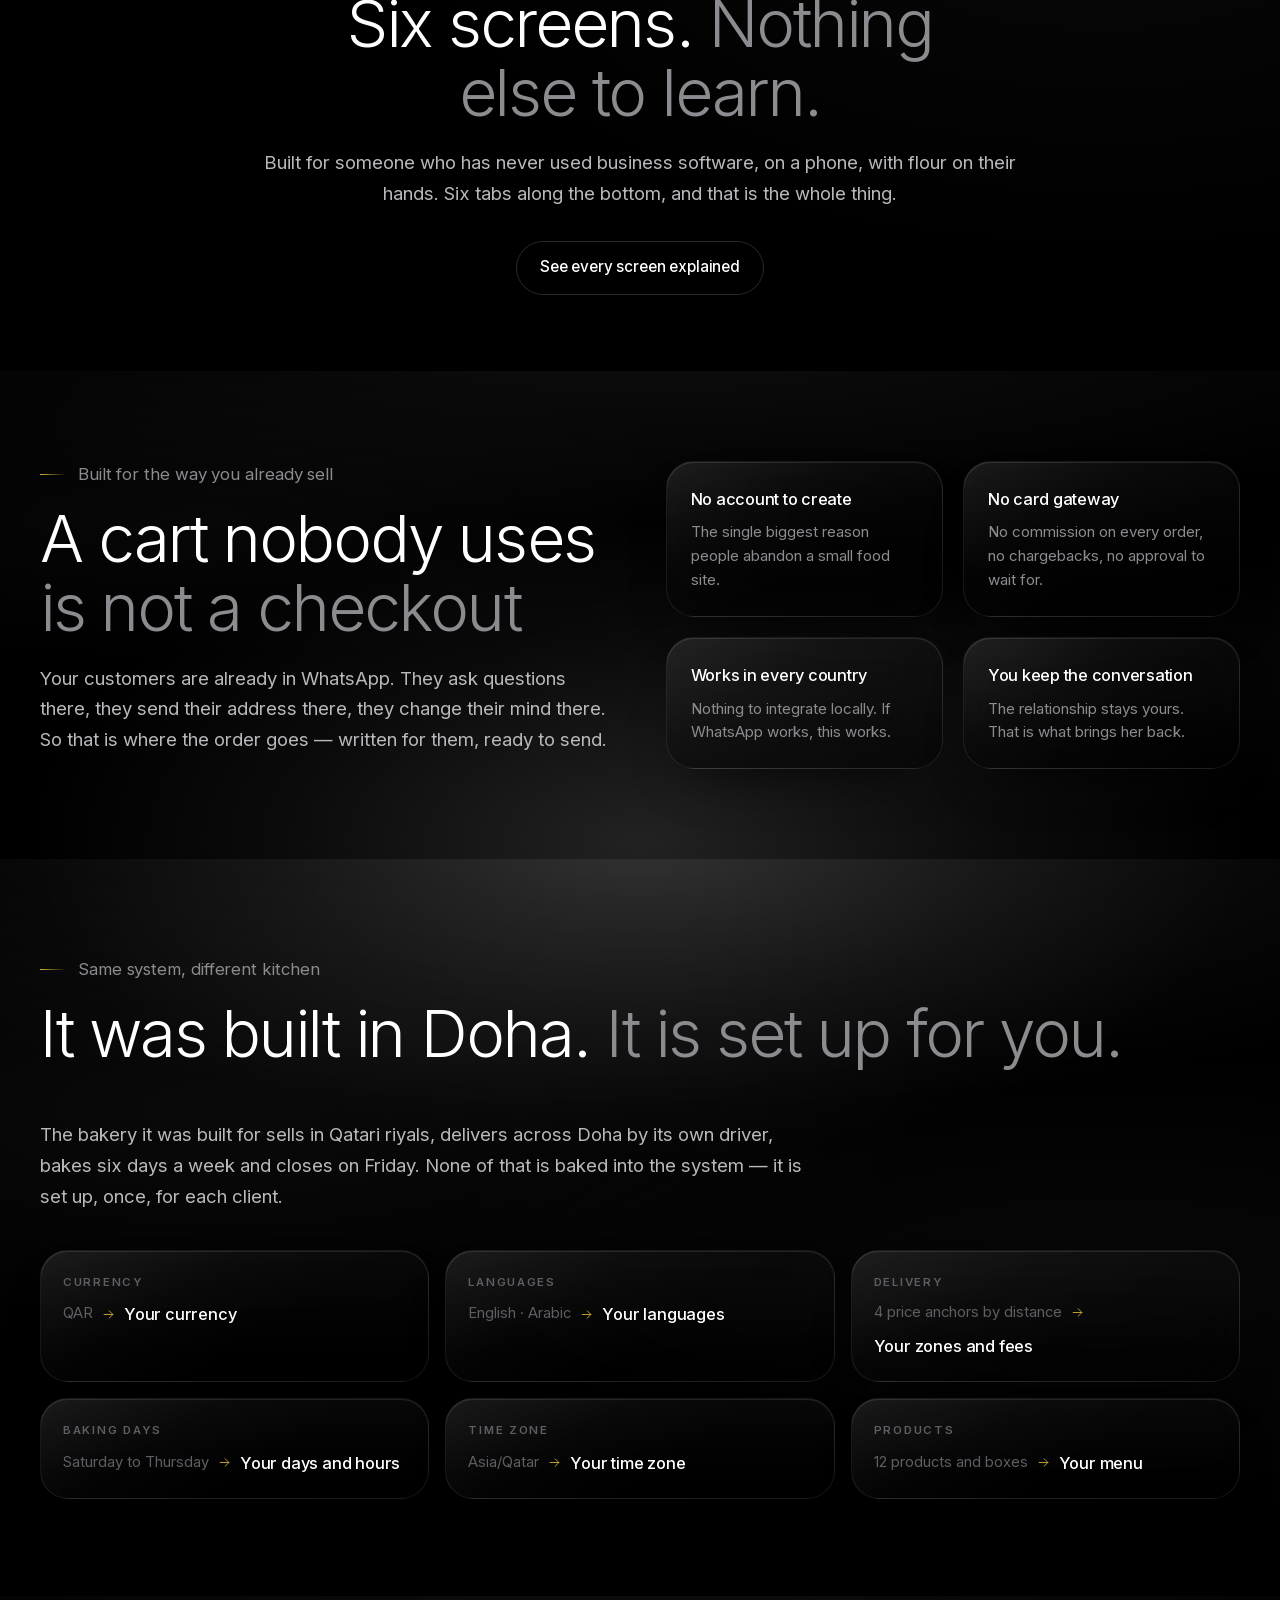
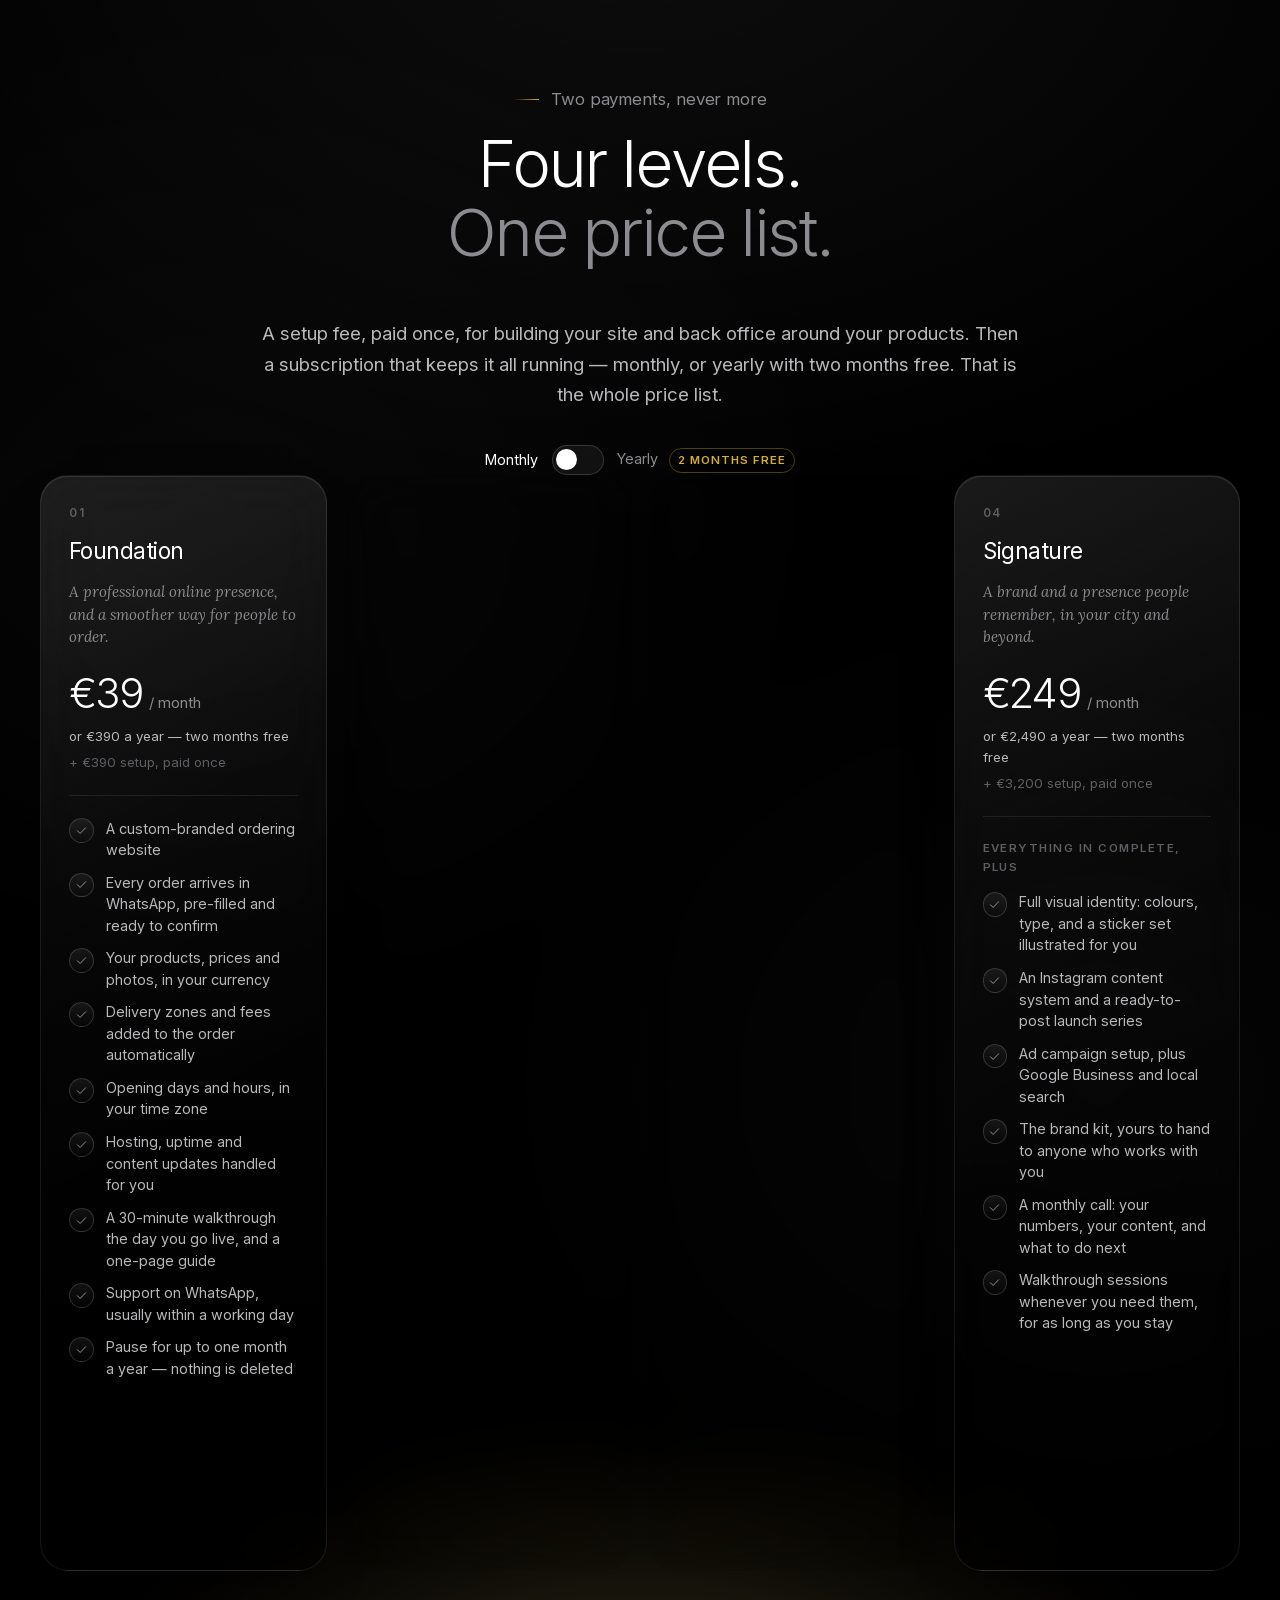
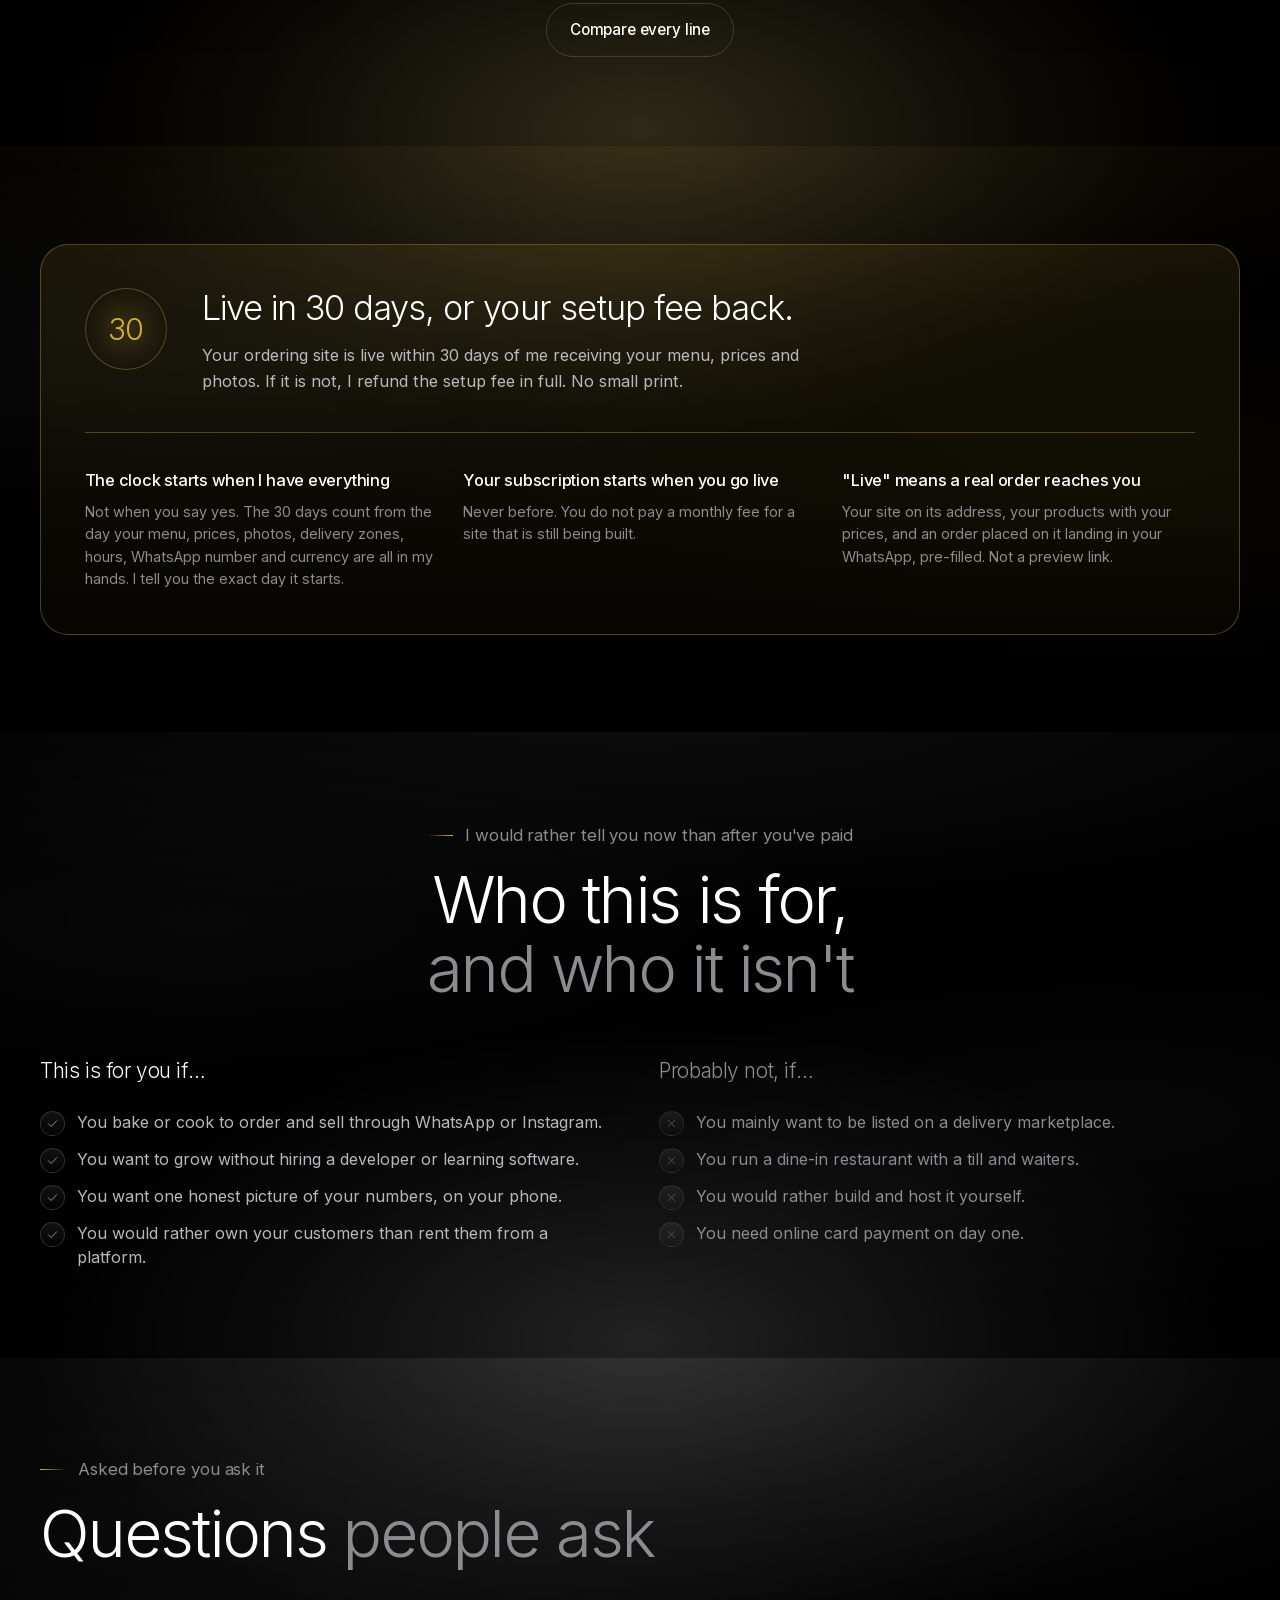
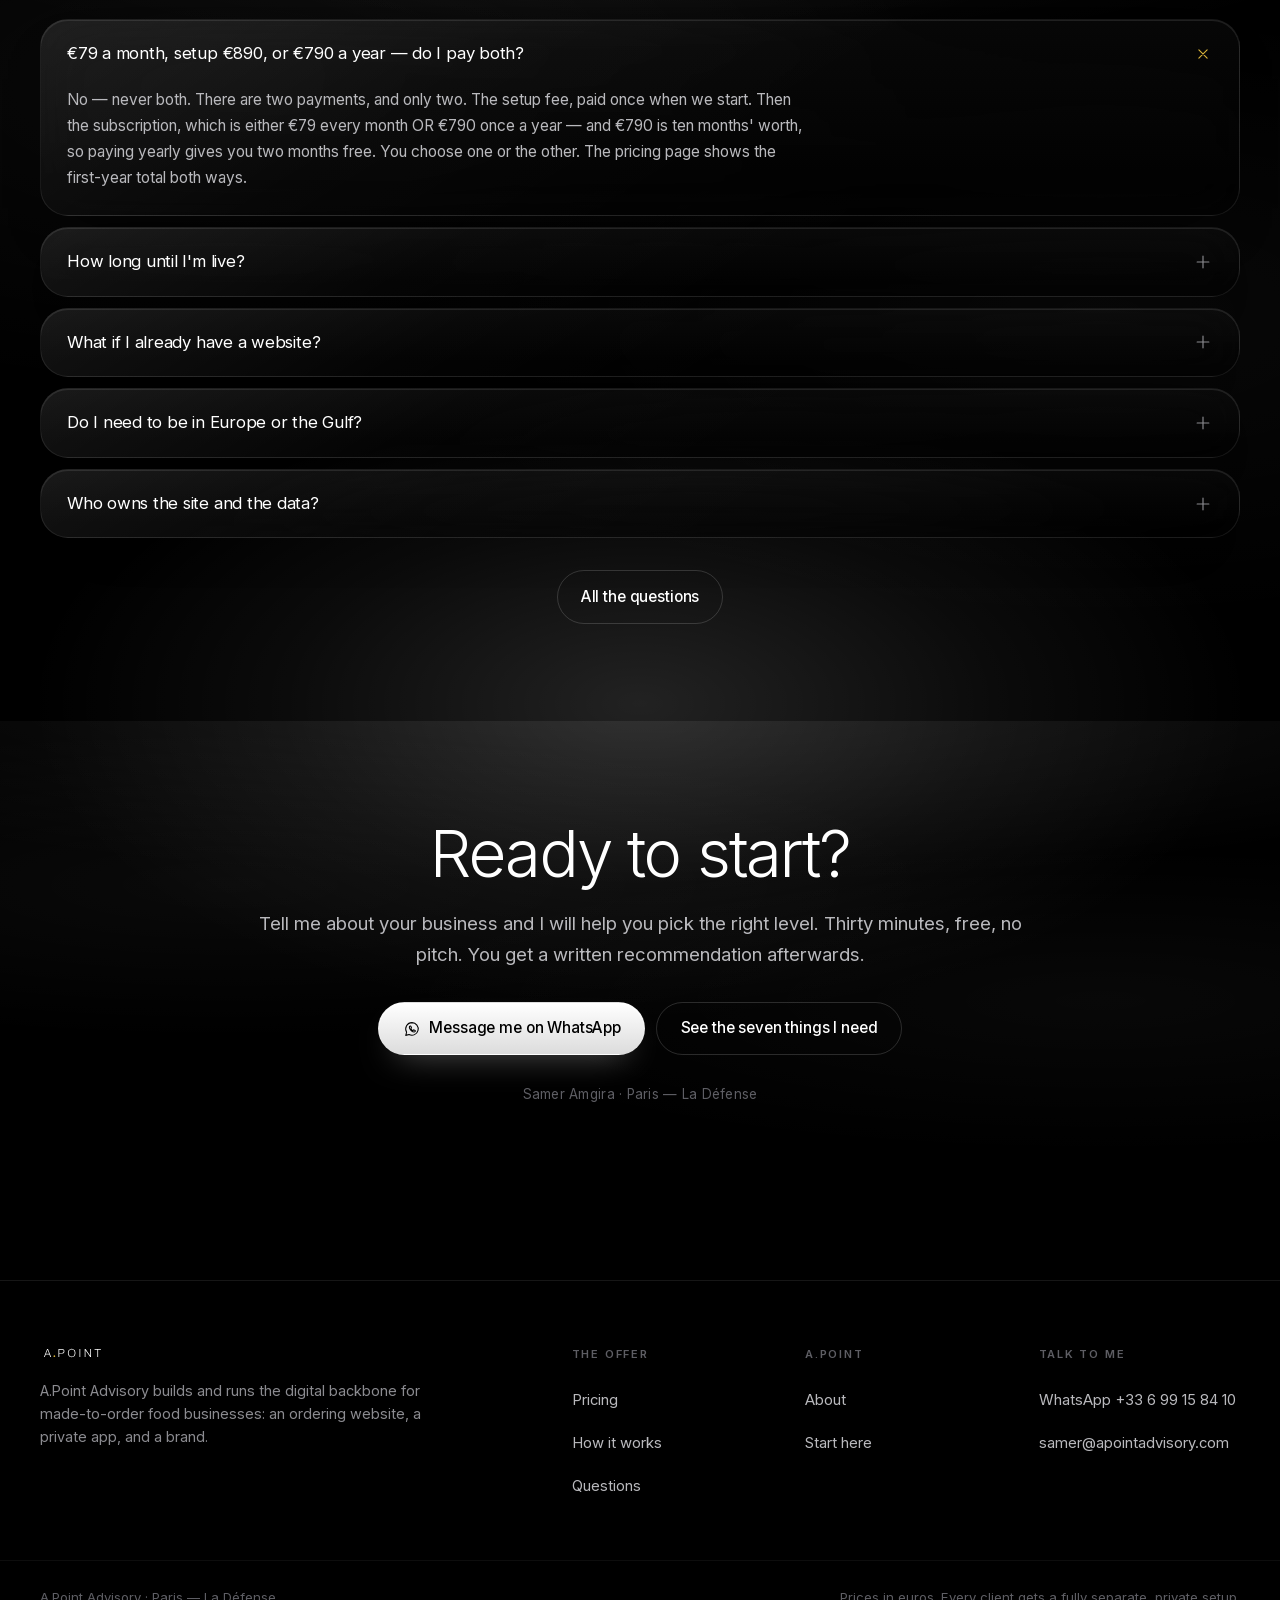
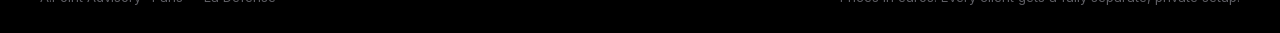
==== commit d8586543: "Site A.Point — construction 202609091851" ====
--- a/index.html
+++ b/index.html
@@ -6,7 +6,7 @@
 <title>A.Point Advisory — Run your bakery like a real business</title>
 <meta name="description" content="We build and run the digital backbone for home bakers: a website that takes orders straight into WhatsApp, a private app for stock and real profit, and a brand people remember. From €39 a month. Live in 30 days, or your setup fee back.">
 <link rel="canonical" href="https://apointadvisory.com/">
-<meta name="apoint-build" content="202609091811">
+<meta name="apoint-build" content="202609091851">
 <meta name="color-scheme" content="dark">
 <meta name="theme-color" content="#000000">
 
@@ -26,7 +26,7 @@
 <link rel="manifest" href="/site.webmanifest">
 
 <link rel="preload" href="/polices/inter-latin-variable.woff2" as="font" type="font/woff2" crossorigin>
-<link rel="stylesheet" href="/style.css?v=202609091811">
+<link rel="stylesheet" href="/style.css?v=202609091851">
 <script type="application/ld+json">{"@context":"https://schema.org","@type":"ProfessionalService","name":"A.Point Advisory","description":"Digital operations for made-to-order food businesses","url":"https://apointadvisory.com","areaServed":"Worldwide","founder":{"@type":"Person","name":"Samer Amgira"},"address":{"@type":"PostalAddress","addressLocality":"Paris","addressCountry":"FR"},"email":"samer@apointadvisory.com","telephone":"+33699158410","currenciesAccepted":"EUR","hasOfferCatalog":{"@type":"OfferCatalog","name":"Levels","itemListElement":[{"@type":"Offer","name":"Foundation","price":"39","priceCurrency":"EUR","description":"Subscription, per month. Setup fee of EUR 390, paid once."},{"@type":"Offer","name":"Operations","price":"79","priceCurrency":"EUR","description":"Subscription, per month. Setup fee of EUR 890, paid once."},{"@type":"Offer","name":"Complete","price":"149","priceCurrency":"EUR","description":"Subscription, per month. Setup fee of EUR 1690, paid once."},{"@type":"Offer","name":"Signature","price":"249","priceCurrency":"EUR","description":"Subscription, per month. Setup fee of EUR 3200, paid once."}]}}</script>
 </head>
 <body class="page-accueil">
@@ -630,6 +630,6 @@
     <p>Prices in euros. Every client gets a fully separate, private setup.</p>
   </div>
 </footer>
-<script src="/site.js?v=202609091811" defer></script>
+<script src="/site.js?v=202609091851" defer></script>
 </body>
 </html>
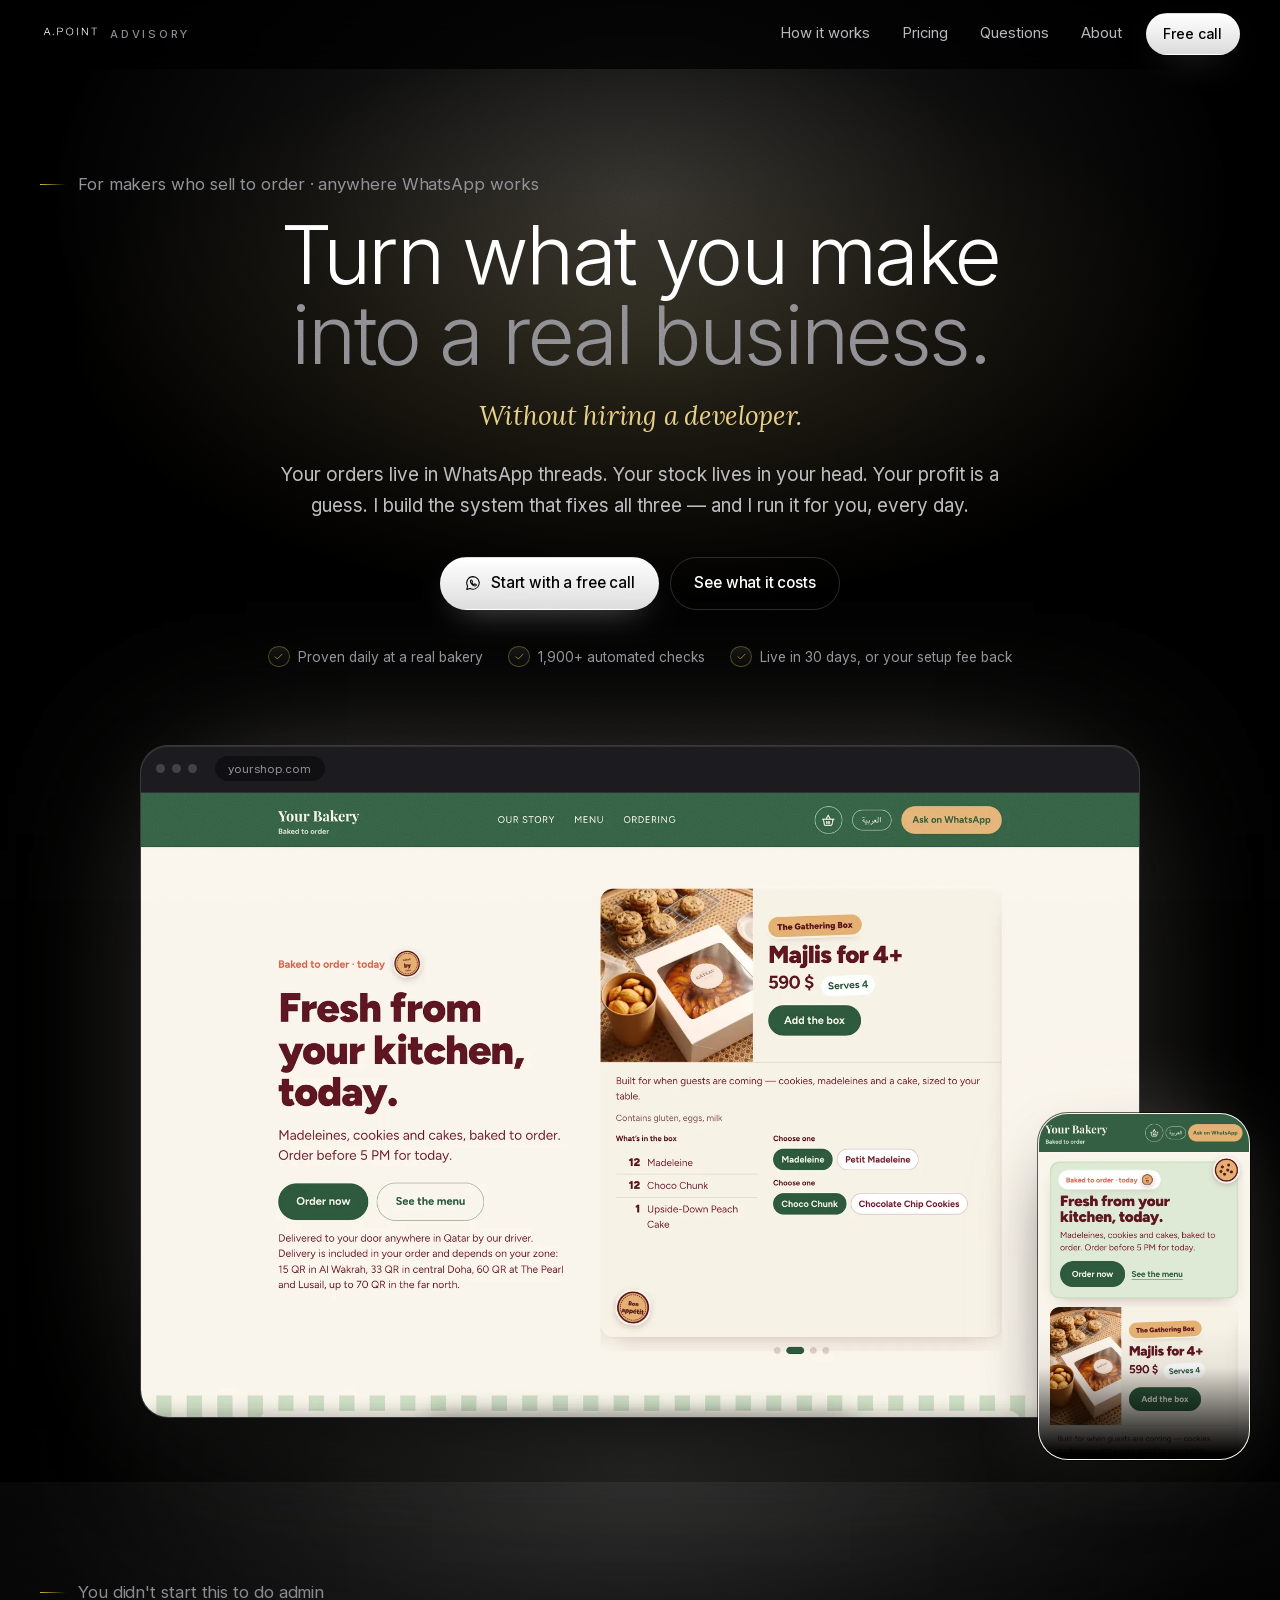
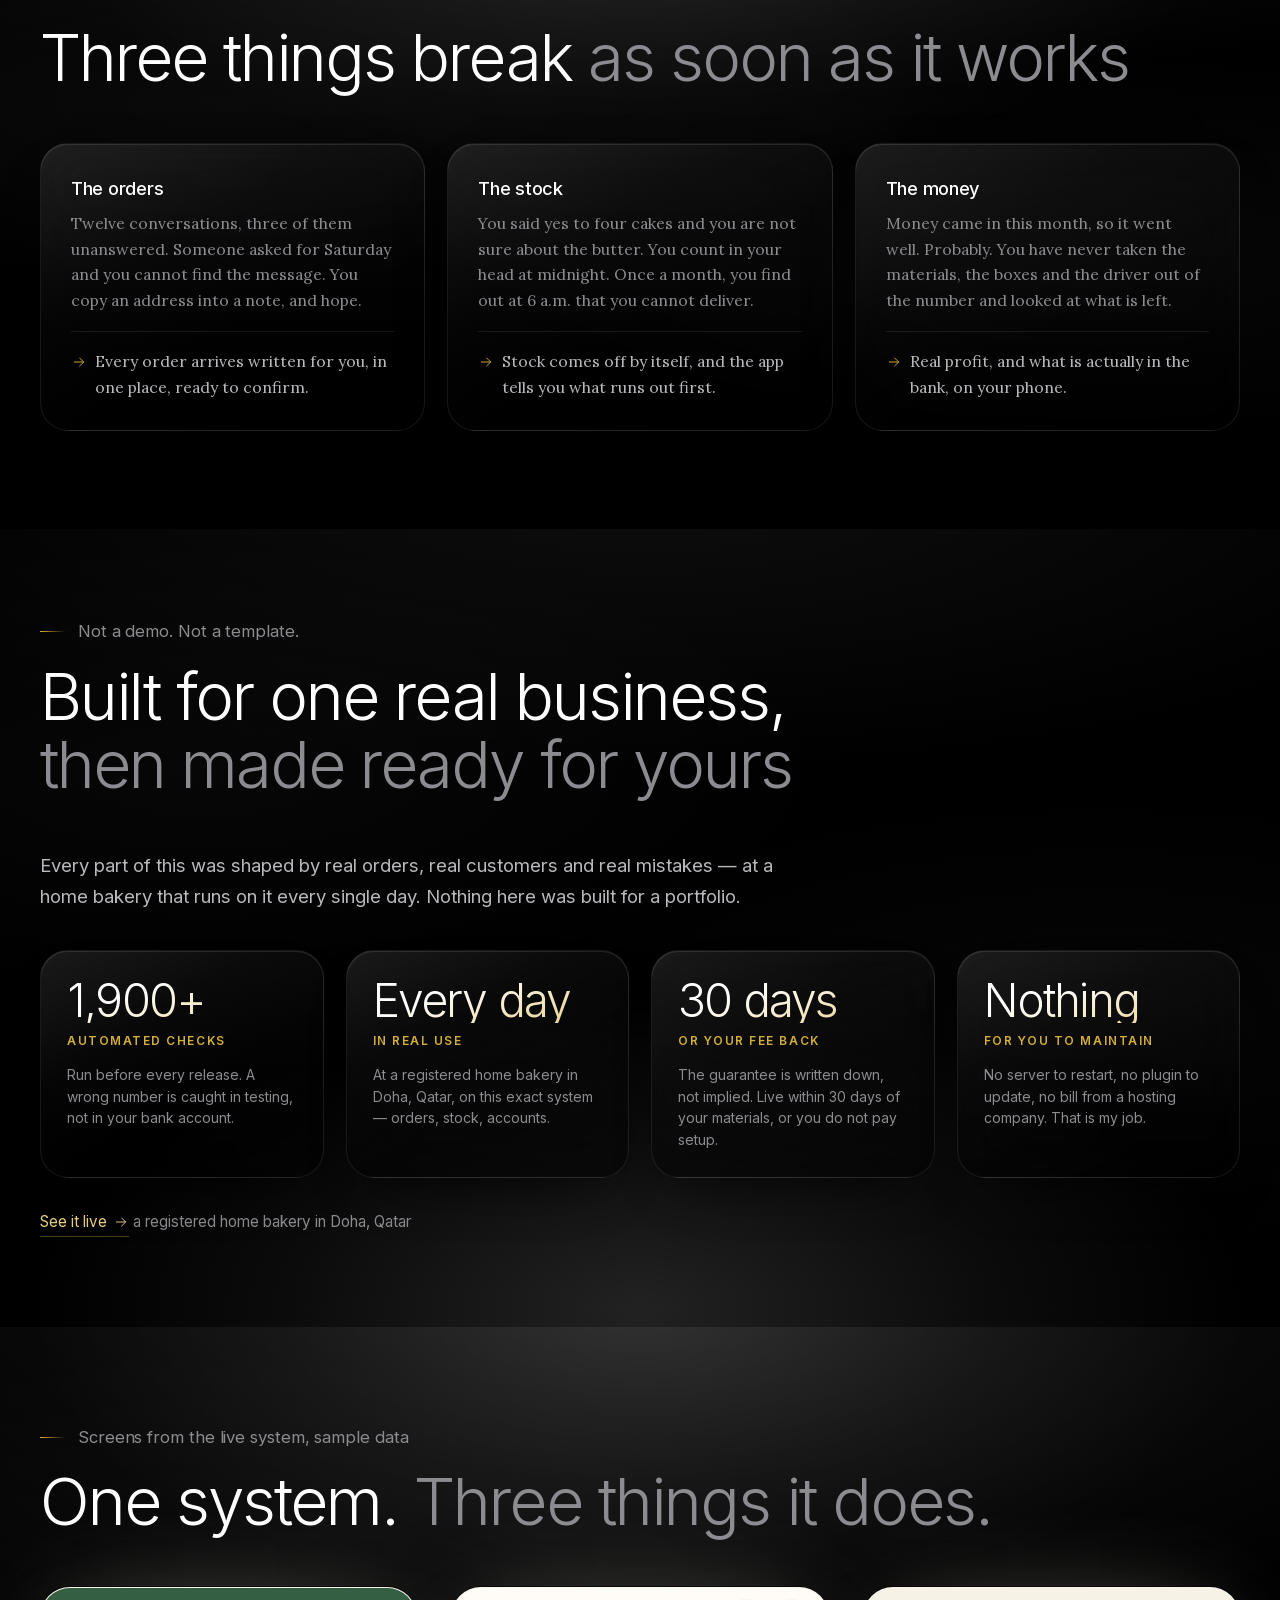
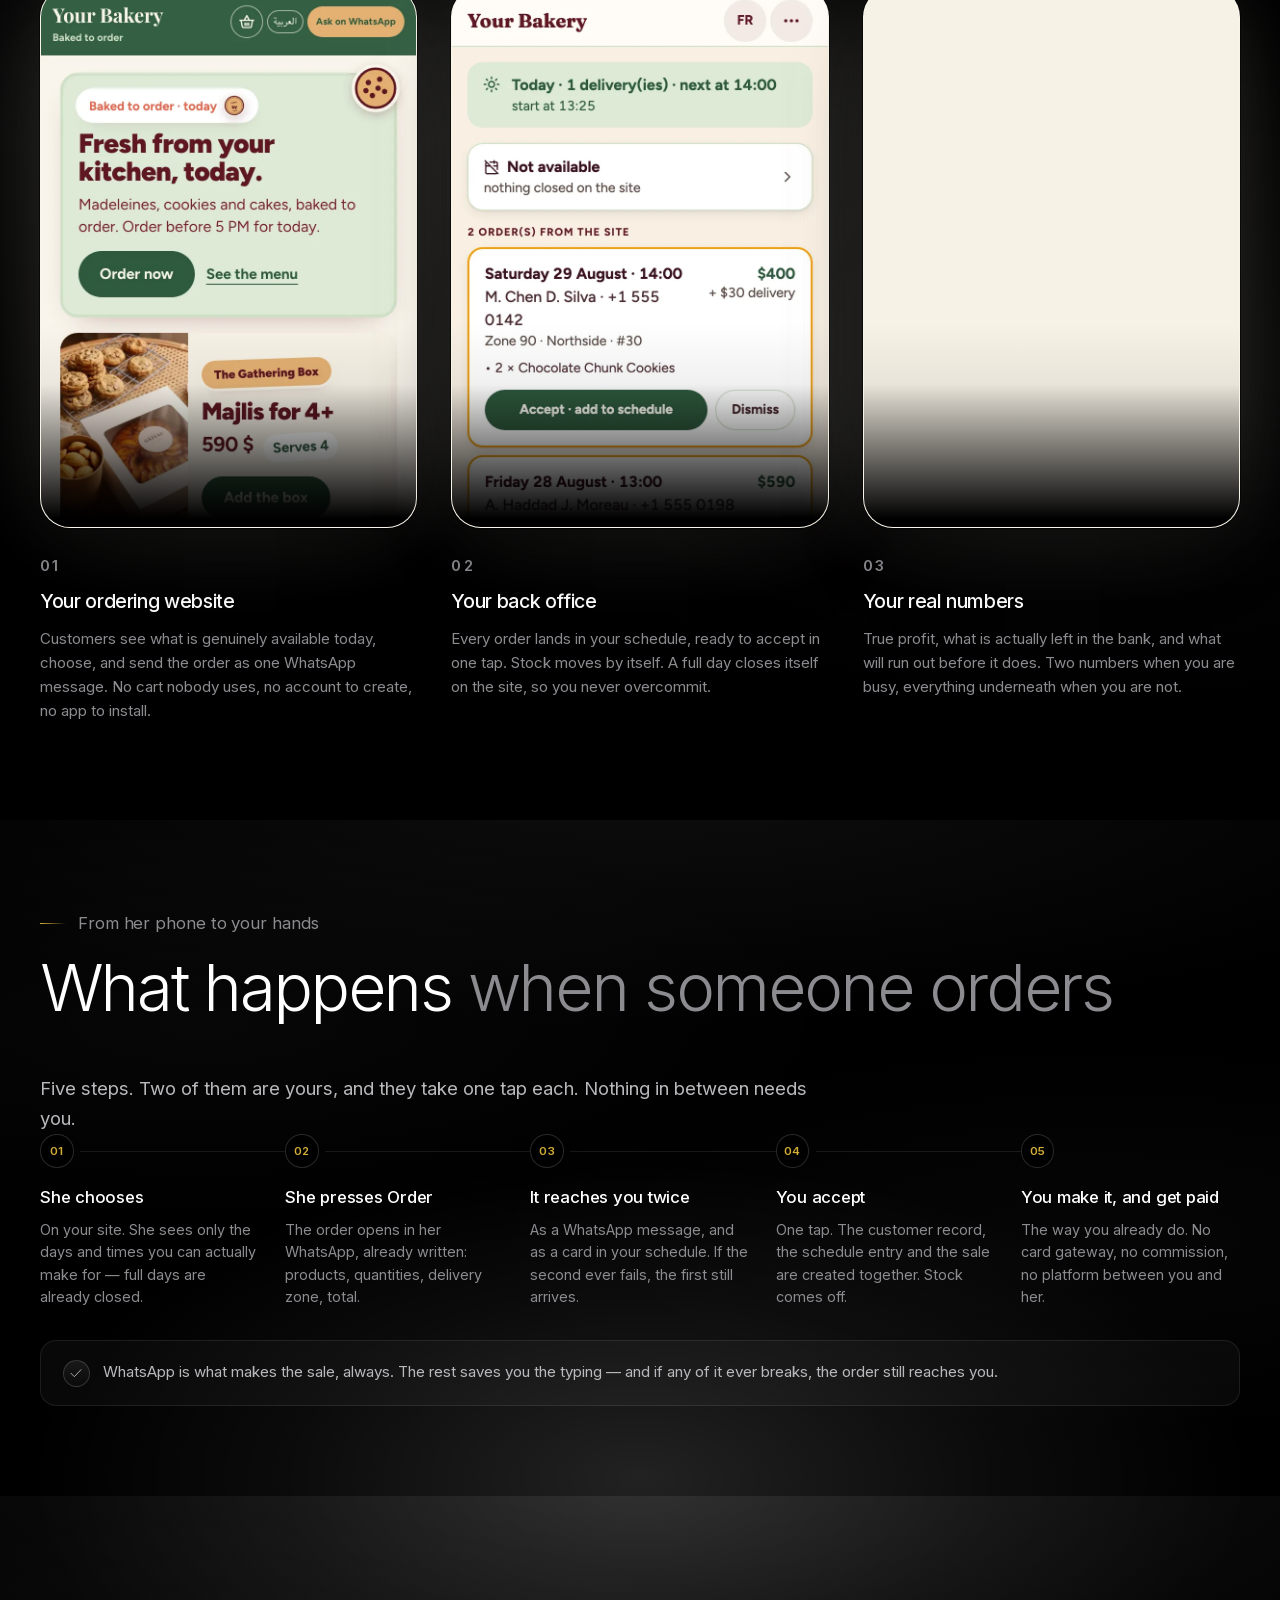
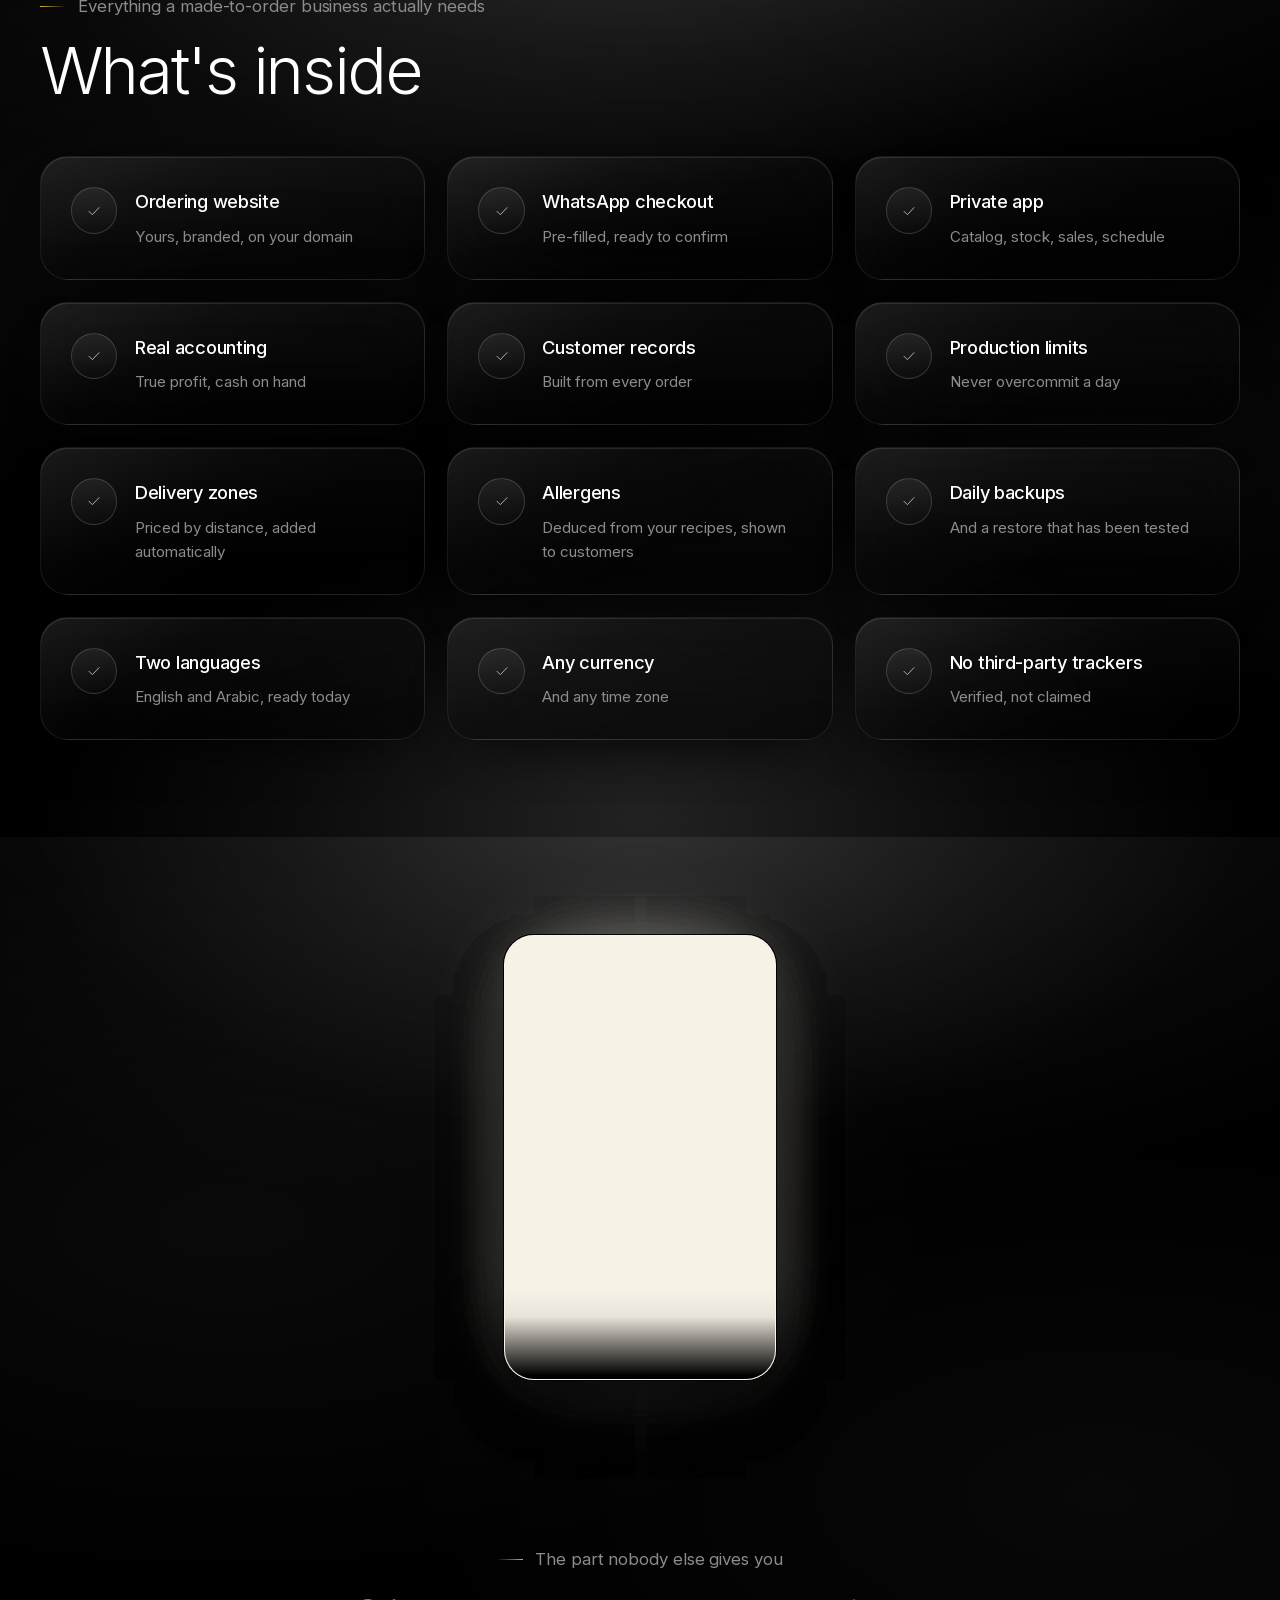
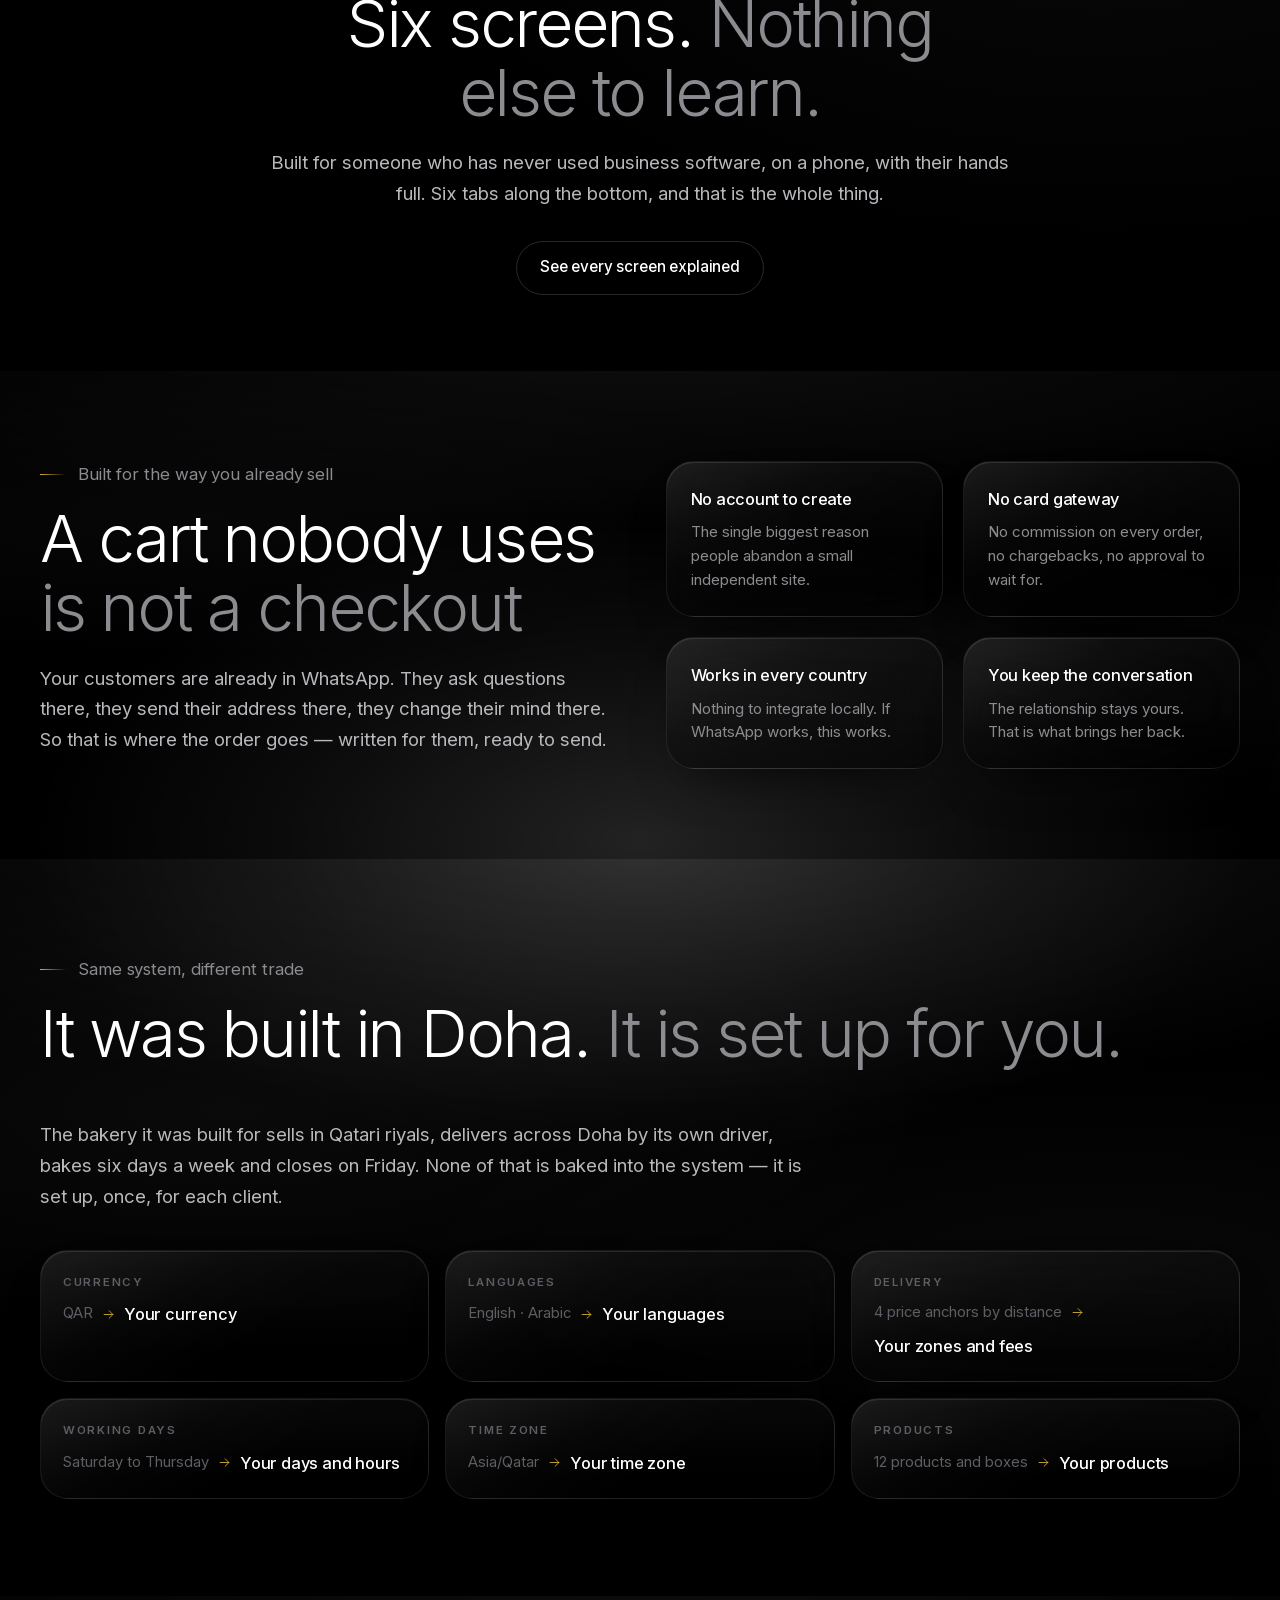
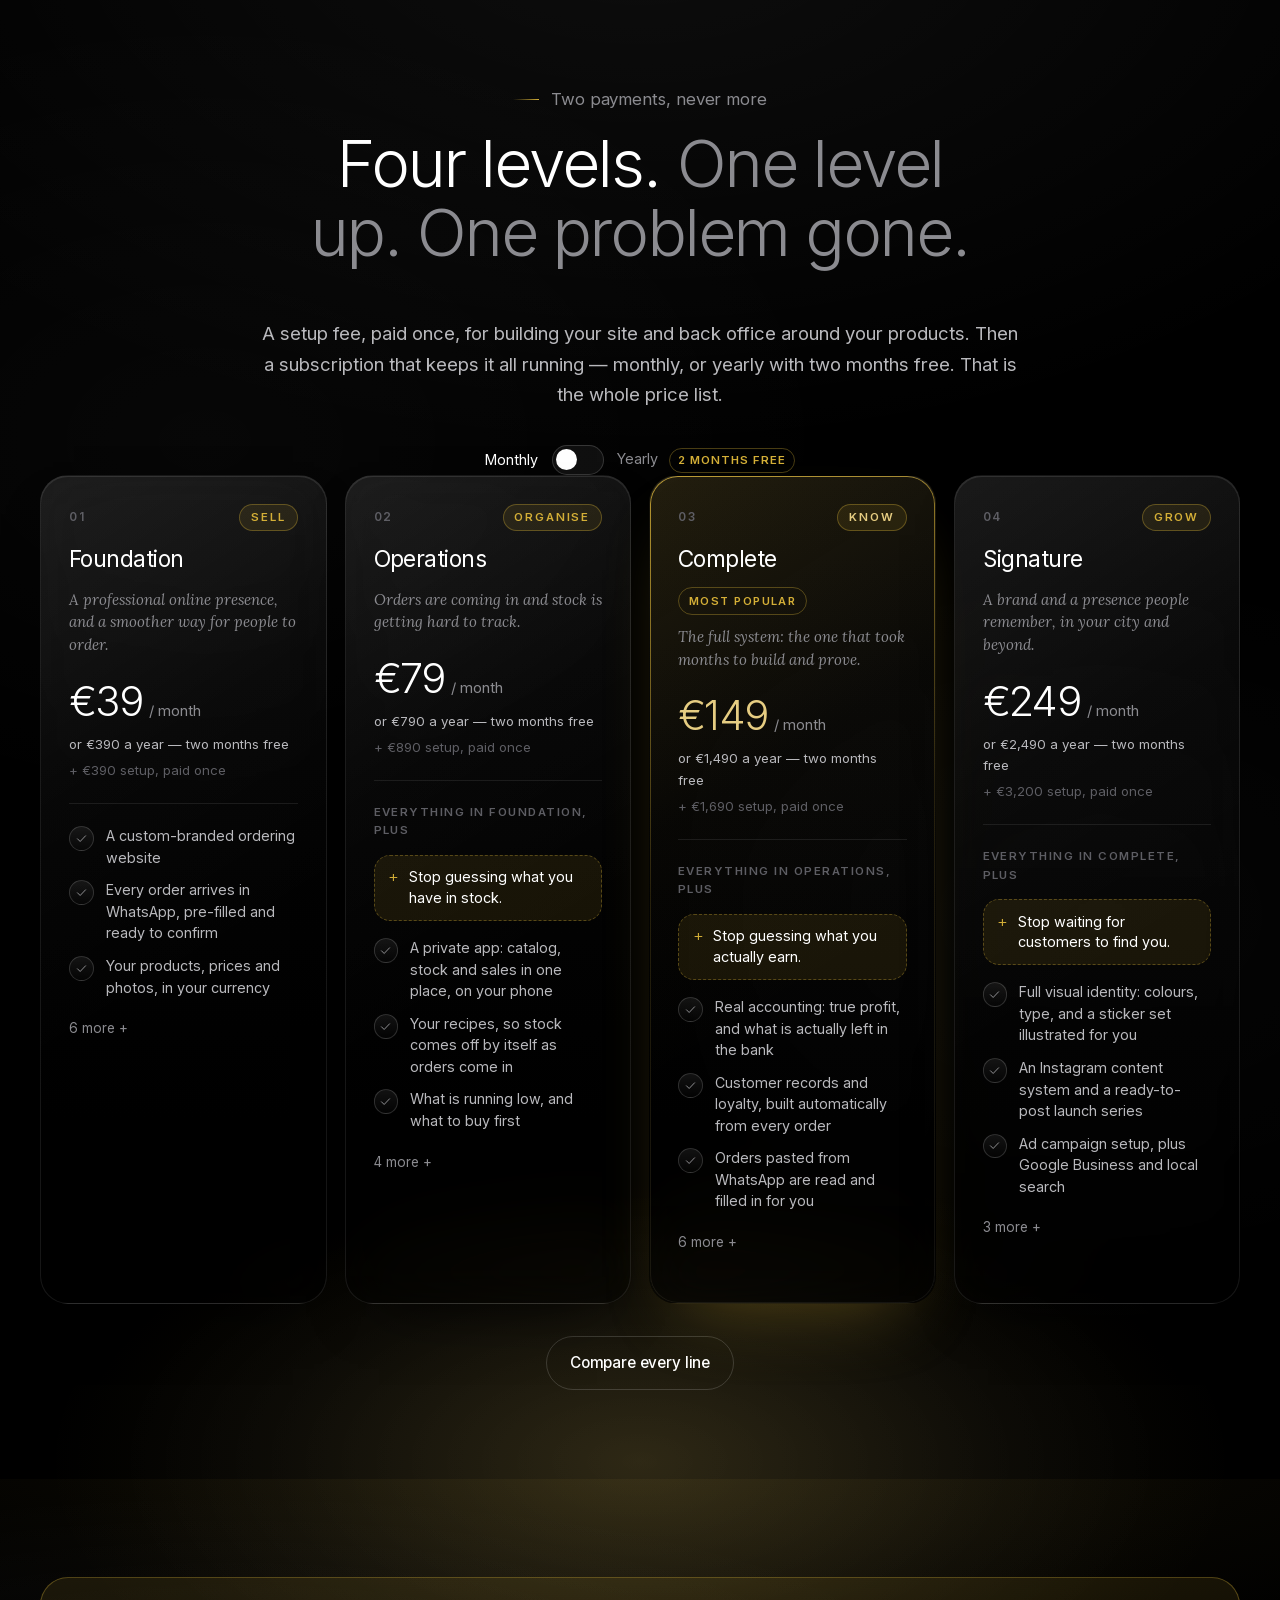
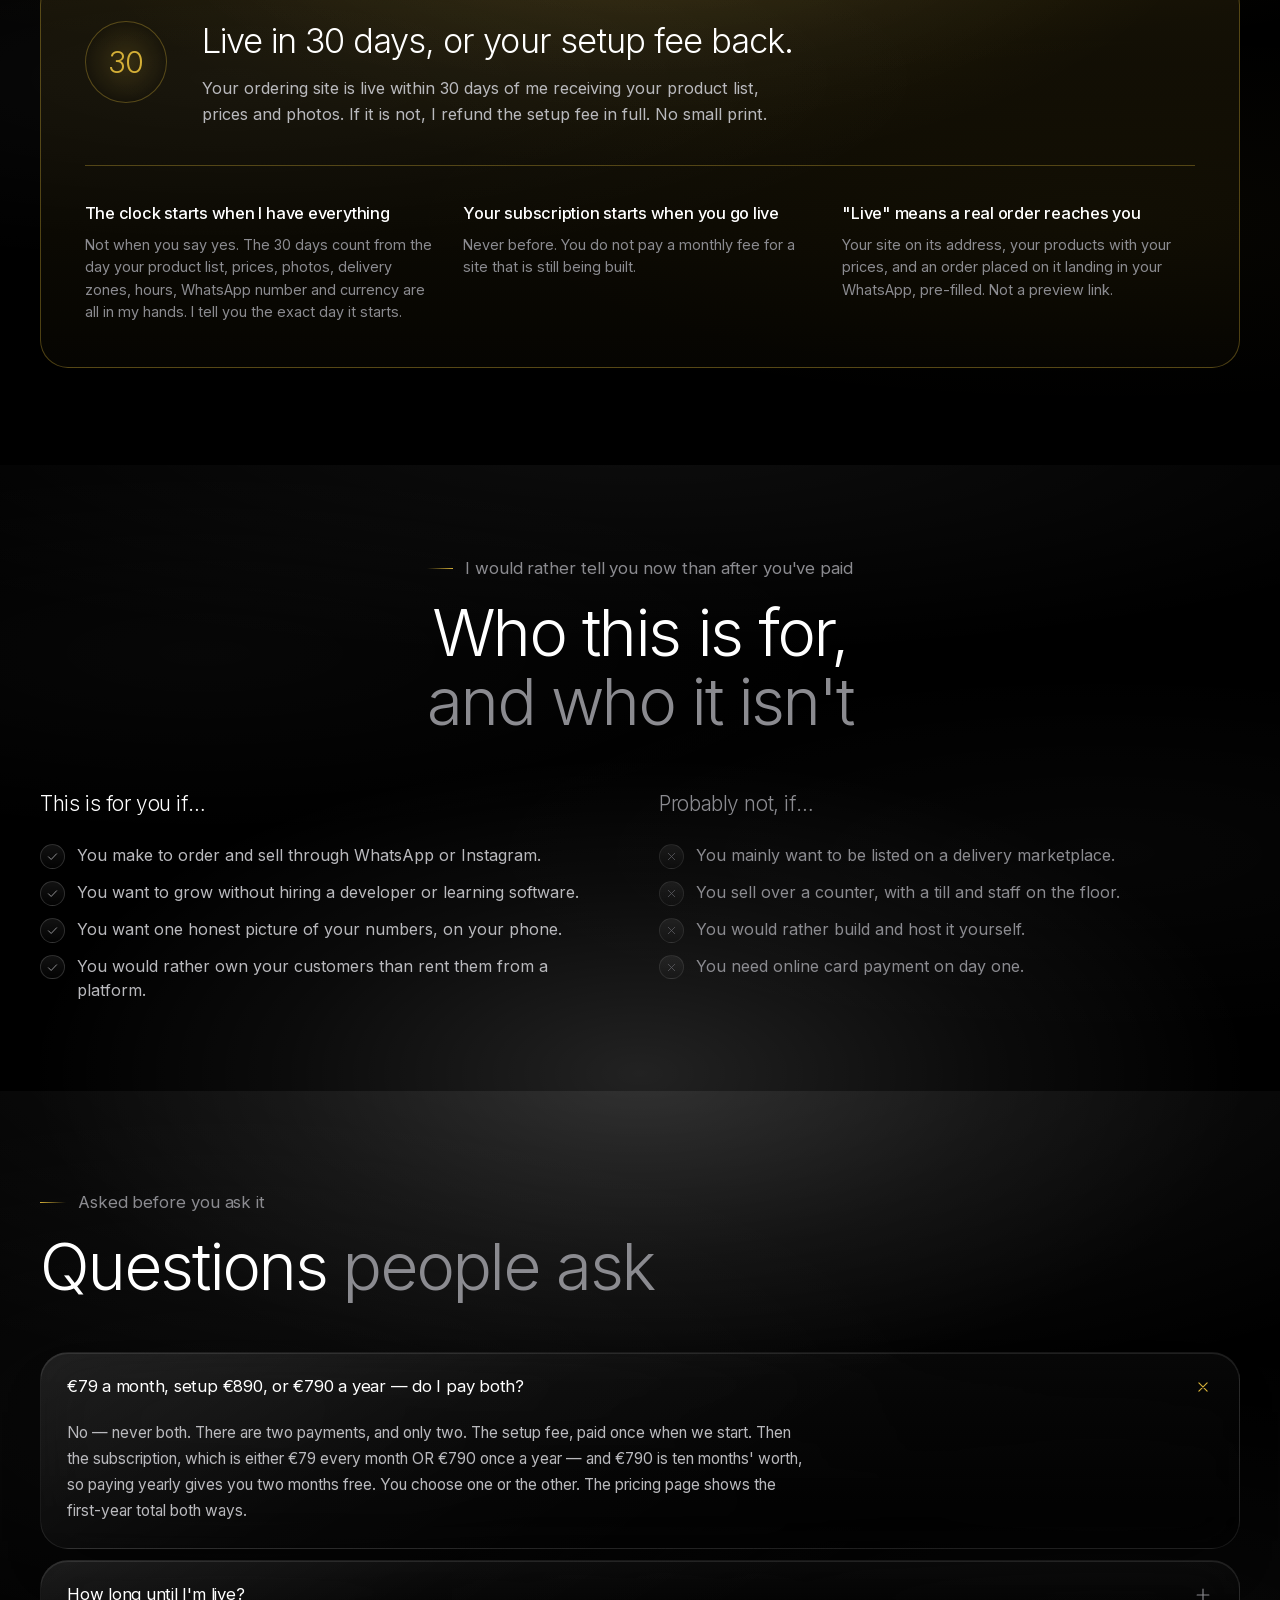
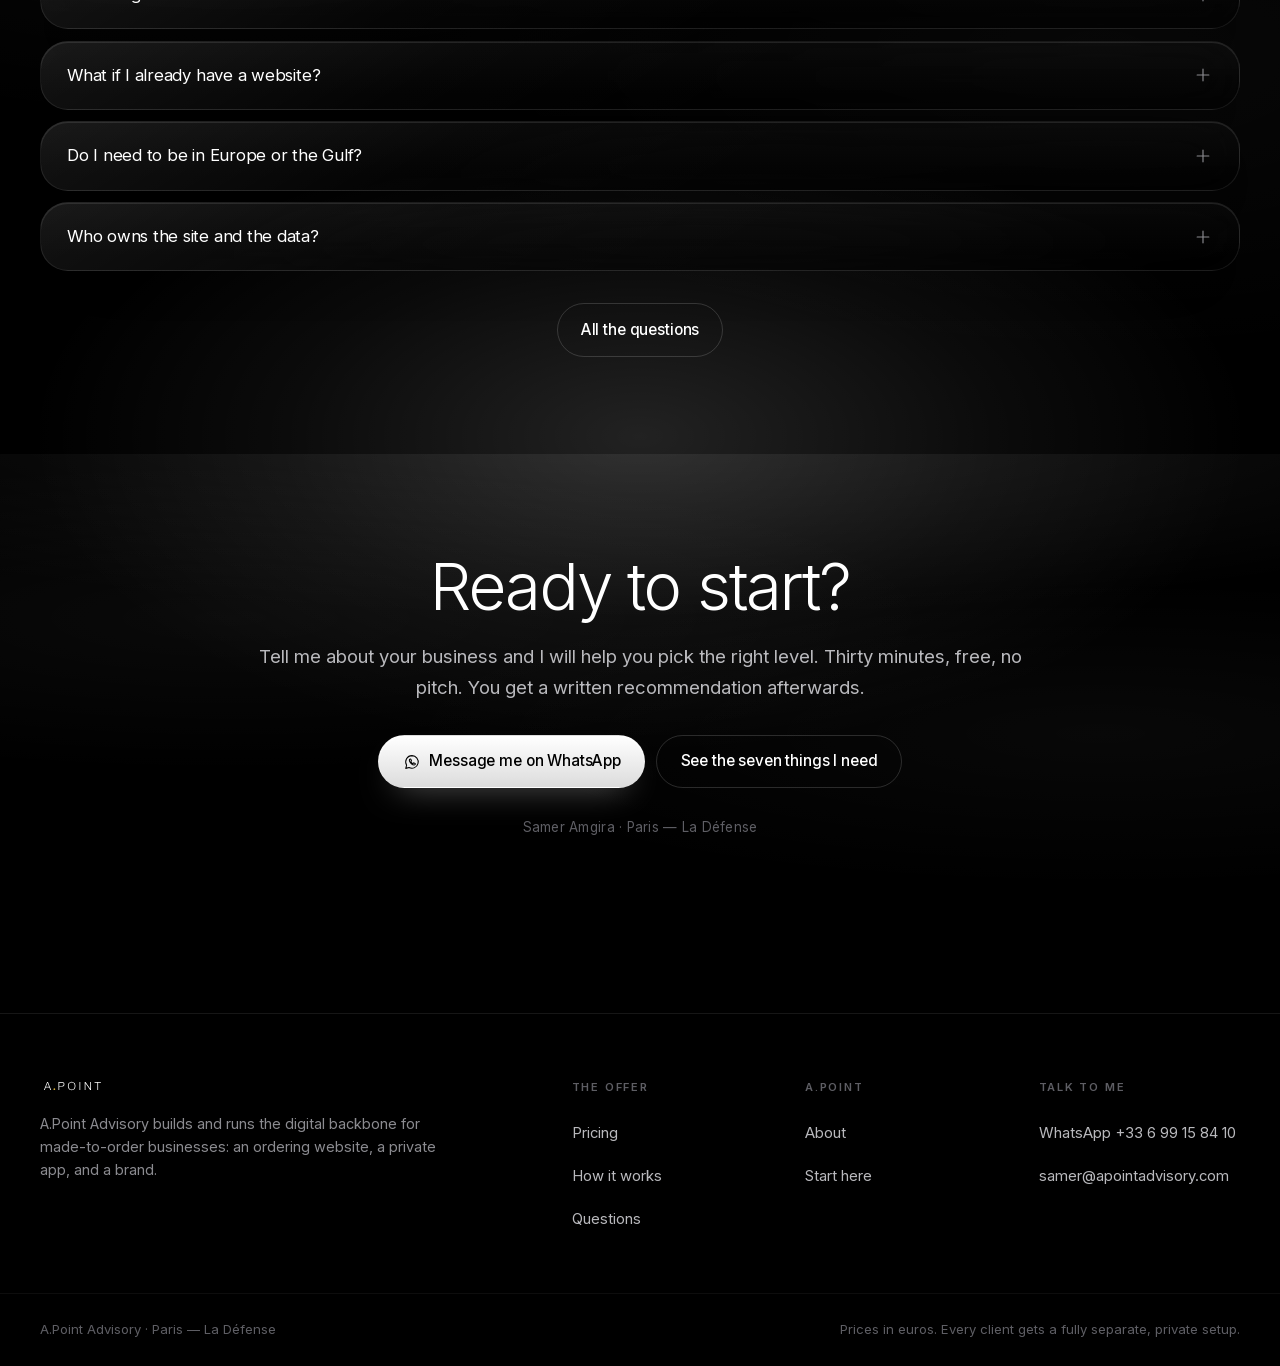
==== commit 071b9271: "Site A.Point — construction 202609100128" ====
--- a/index.html
+++ b/index.html
@@ -3,17 +3,17 @@
 <head>
 <meta charset="utf-8">
 <meta name="viewport" content="width=device-width, initial-scale=1, viewport-fit=cover">
-<title>A.Point Advisory — Run your bakery like a real business</title>
-<meta name="description" content="We build and run the digital backbone for home bakers: a website that takes orders straight into WhatsApp, a private app for stock and real profit, and a brand people remember. From €39 a month. Live in 30 days, or your setup fee back.">
+<title>A.Point Advisory — Turn what you make into a real business</title>
+<meta name="description" content="We build and run the digital backbone for people who sell to order: a website that takes orders straight into WhatsApp, a private app for stock and real profit, and a brand people remember. From €39 a month. Live in 30 days, or your setup fee back.">
 <link rel="canonical" href="https://apointadvisory.com/">
-<meta name="apoint-build" content="202609091851">
+<meta name="apoint-build" content="202609100128">
 <meta name="color-scheme" content="dark">
 <meta name="theme-color" content="#000000">
 
 <meta property="og:type" content="website">
 <meta property="og:site_name" content="A.Point Advisory">
-<meta property="og:title" content="A.Point Advisory — Run your bakery like a real business">
-<meta property="og:description" content="We build and run the digital backbone for home bakers: a website that takes orders straight into WhatsApp, a private app for stock and real profit, and a brand people remember. From €39 a month. Live in 30 days, or your setup fee back.">
+<meta property="og:title" content="A.Point Advisory — Turn what you make into a real business">
+<meta property="og:description" content="We build and run the digital backbone for people who sell to order: a website that takes orders straight into WhatsApp, a private app for stock and real profit, and a brand people remember. From €39 a month. Live in 30 days, or your setup fee back.">
 <meta property="og:url" content="https://apointadvisory.com/">
 <meta property="og:image" content="https://apointadvisory.com/img/partage.png">
 <meta property="og:image:width" content="1200">
@@ -26,8 +26,8 @@
 <link rel="manifest" href="/site.webmanifest">
 
 <link rel="preload" href="/polices/inter-latin-variable.woff2" as="font" type="font/woff2" crossorigin>
-<link rel="stylesheet" href="/style.css?v=202609091851">
-<script type="application/ld+json">{"@context":"https://schema.org","@type":"ProfessionalService","name":"A.Point Advisory","description":"Digital operations for made-to-order food businesses","url":"https://apointadvisory.com","areaServed":"Worldwide","founder":{"@type":"Person","name":"Samer Amgira"},"address":{"@type":"PostalAddress","addressLocality":"Paris","addressCountry":"FR"},"email":"samer@apointadvisory.com","telephone":"+33699158410","currenciesAccepted":"EUR","hasOfferCatalog":{"@type":"OfferCatalog","name":"Levels","itemListElement":[{"@type":"Offer","name":"Foundation","price":"39","priceCurrency":"EUR","description":"Subscription, per month. Setup fee of EUR 390, paid once."},{"@type":"Offer","name":"Operations","price":"79","priceCurrency":"EUR","description":"Subscription, per month. Setup fee of EUR 890, paid once."},{"@type":"Offer","name":"Complete","price":"149","priceCurrency":"EUR","description":"Subscription, per month. Setup fee of EUR 1690, paid once."},{"@type":"Offer","name":"Signature","price":"249","priceCurrency":"EUR","description":"Subscription, per month. Setup fee of EUR 3200, paid once."}]}}</script>
+<link rel="stylesheet" href="/style.css?v=202609100128">
+<script type="application/ld+json">{"@context":"https://schema.org","@type":"ProfessionalService","name":"A.Point Advisory","description":"Digital operations for made-to-order businesses","url":"https://apointadvisory.com","areaServed":"Worldwide","founder":{"@type":"Person","name":"Samer Amgira"},"address":{"@type":"PostalAddress","addressLocality":"Paris","addressCountry":"FR"},"email":"samer@apointadvisory.com","telephone":"+33699158410","currenciesAccepted":"EUR","hasOfferCatalog":{"@type":"OfferCatalog","name":"Levels","itemListElement":[{"@type":"Offer","name":"Foundation","price":"39","priceCurrency":"EUR","description":"Subscription, per month. Setup fee of EUR 390, paid once."},{"@type":"Offer","name":"Operations","price":"79","priceCurrency":"EUR","description":"Subscription, per month. Setup fee of EUR 890, paid once."},{"@type":"Offer","name":"Complete","price":"149","priceCurrency":"EUR","description":"Subscription, per month. Setup fee of EUR 1690, paid once."},{"@type":"Offer","name":"Signature","price":"249","priceCurrency":"EUR","description":"Subscription, per month. Setup fee of EUR 3200, paid once."}]}}</script>
 </head>
 <body class="page-accueil">
 <a class="saut" href="#principal">Skip to content</a>
@@ -55,7 +55,7 @@
         <a href="/about/">About</a>
     </nav>
     <div class="entete-fin">
-      <a class="btn btn-primaire btn-sm" href="https://wa.me/33699158410?text=Hi%20Samer%2C%20I%20run%20a%20home%20bakery%20and%20I%27d%20like%20to%20book%20the%20free%2030-minute%20call." target="_blank" rel="noopener"><span>Free call</span></a>
+      <a class="btn btn-primaire btn-sm" href="https://wa.me/33699158410?text=Hi%20Samer%2C%20I%20sell%20to%20order%20and%20I%27d%20like%20to%20book%20the%20free%2030-minute%20call." target="_blank" rel="noopener"><span>Free call</span></a>
       <button class="burger" id="burger" aria-label="Open menu" aria-expanded="false" aria-controls="menu-mobile"><svg class="ic" viewBox="0 0 24 24" width="22" height="22" fill="none" stroke="currentColor" stroke-width="1.4" stroke-linecap="round" stroke-linejoin="round" aria-hidden="true"><path d="M4 7h16M4 12h16M4 17h16"/></svg></button>
     </div>
   </div>
@@ -65,24 +65,24 @@
     <a href="/faq/">Questions</a>
     <a href="/about/">About</a>
     <a href="/start/">Start here</a>
-    <a class="menu-mobile-cta" href="https://wa.me/33699158410?text=Hi%20Samer%2C%20I%20run%20a%20home%20bakery%20and%20I%27d%20like%20to%20book%20the%20free%2030-minute%20call." target="_blank" rel="noopener">Start with a free call</a>
+    <a class="menu-mobile-cta" href="https://wa.me/33699158410?text=Hi%20Samer%2C%20I%20sell%20to%20order%20and%20I%27d%20like%20to%20book%20the%20free%2030-minute%20call." target="_blank" rel="noopener">Start with a free call</a>
   </div>
 </header>
 <main id="principal">
 <section class="hero">
   <div class="halo halo-hero" aria-hidden="true"></div>
   <div class="wrap hero-in">
-    <p class="sur-titre">For home bakers and small food makers · anywhere WhatsApp works</p>
-    <h1 class="display display-xl">Run your bakery<span class="gris"> like a real business.</span></h1>
+    <p class="sur-titre">For makers who sell to order · anywhere WhatsApp works</p>
+    <h1 class="display display-xl">Turn what you make<span class="gris"> into a real business.</span></h1>
     <p class="hero-sous">Without hiring a developer.</p>
     <p class="hero-txt">Your orders live in WhatsApp threads. Your stock lives in your head. Your profit is a guess. I build the system that fixes all three — and I run it for you, every day.</p>
-    <div class="actions"><a class="btn btn-primaire" href="https://wa.me/33699158410?text=Hi%20Samer%2C%20I%20run%20a%20home%20bakery%20and%20I%27d%20like%20to%20book%20the%20free%2030-minute%20call." target="_blank" rel="noopener">
+    <div class="actions"><a class="btn btn-primaire" href="https://wa.me/33699158410?text=Hi%20Samer%2C%20I%20sell%20to%20order%20and%20I%27d%20like%20to%20book%20the%20free%2030-minute%20call." target="_blank" rel="noopener">
   <svg class="ic" viewBox="0 0 24 24" width="18" height="18" fill="none" stroke="currentColor" stroke-width="1.4" stroke-linecap="round" stroke-linejoin="round" aria-hidden="true"><path d="M12.02 3.5a8.4 8.4 0 00-7.2 12.7L3.7 20.5l4.4-1.1A8.4 8.4 0 1012.02 3.5z"/><path d="M8.9 8.6c.2-.5.4-.5.6-.5h.5c.2 0 .4 0 .6.5l.6 1.5c.1.2 0 .4-.1.5l-.4.5c-.1.1-.2.3-.1.5.2.4.6 1 1.1 1.5.6.5 1.1.7 1.4.8.2.1.4 0 .5-.1l.5-.5c.2-.2.3-.2.5-.1l1.4.7c.2.1.4.2.4.4 0 .2 0 .8-.3 1.1-.3.4-.9.6-1.3.6-1 0-2.4-.6-3.6-1.6a9 9 0 01-2.3-3c-.3-.7-.4-1.3-.4-1.8 0-.4.2-.8.4-1z"/></svg><span>Start with a free call</span></a><a class="btn btn-fantome" href="/pricing/"><span>See what it costs</span></a></div>
     <ul class="hero-preuves"><li><span class="pastille"><svg class="ic" viewBox="0 0 24 24" width="16" height="16" fill="none" stroke="currentColor" stroke-width="1.4" stroke-linecap="round" stroke-linejoin="round" aria-hidden="true"><path d="M4.5 12.5l5 5L19.5 7"/></svg></span>Proven daily at a real bakery</li><li><span class="pastille"><svg class="ic" viewBox="0 0 24 24" width="16" height="16" fill="none" stroke="currentColor" stroke-width="1.4" stroke-linecap="round" stroke-linejoin="round" aria-hidden="true"><path d="M4.5 12.5l5 5L19.5 7"/></svg></span>1,900+ automated checks</li><li><span class="pastille"><svg class="ic" viewBox="0 0 24 24" width="16" height="16" fill="none" stroke="currentColor" stroke-width="1.4" stroke-linecap="round" stroke-linejoin="round" aria-hidden="true"><path d="M4.5 12.5l5 5L19.5 7"/></svg></span>Live in 30 days, or your setup fee back</li></ul>
   </div>
   <div class="wrap hero-visuel">
     <div class="nav-cadre">
-  <div class="nav-barre"><span></span><span></span><span></span><span class="nav-url">yourbakery.com</span></div>
+  <div class="nav-barre"><span></span><span></span><span></span><span class="nav-url">yourshop.com</span></div>
   <img src="/img/site-desktop.webp" alt="The ordering website on a laptop" width="1440" height="900" loading="eager" decoding="async">
 </div>
     <div class="tel tel-flottant">
@@ -97,7 +97,7 @@
   <div class="halo" aria-hidden="true"></div>
   <div class="wrap ">
     <div class="tete ">
-  <p class="sur-titre">You didn't start baking to do admin</p>
+  <p class="sur-titre">You didn't start this to do admin</p>
   <h2 class="display">Three things break<span class="gris"> as soon as it works</span></h2>
 </div>
     <div class="grille-3">
@@ -108,12 +108,12 @@
 </article>
 <article class="carte carte-probleme">
   <h3>The stock</h3>
-  <p>You said yes to four cakes and you are not sure about the butter. You count in your head at midnight. Once a month, you find out at 6 a.m. that you cannot bake.</p>
+  <p>You said yes to four cakes and you are not sure about the butter. You count in your head at midnight. Once a month, you find out at 6 a.m. that you cannot deliver.</p>
   <p class="carte-sous"><svg class="ic" viewBox="0 0 24 24" width="16" height="16" fill="none" stroke="currentColor" stroke-width="1.4" stroke-linecap="round" stroke-linejoin="round" aria-hidden="true"><path d="M5 12h14M13 6l6 6-6 6"/></svg>Stock comes off by itself, and the app tells you what runs out first.</p>
 </article>
 <article class="carte carte-probleme">
   <h3>The money</h3>
-  <p>Money came in this month, so it went well. Probably. You have never taken the flour, the boxes and the driver out of the number and looked at what is left.</p>
+  <p>Money came in this month, so it went well. Probably. You have never taken the materials, the boxes and the driver out of the number and looked at what is left.</p>
   <p class="carte-sous"><svg class="ic" viewBox="0 0 24 24" width="16" height="16" fill="none" stroke="currentColor" stroke-width="1.4" stroke-linecap="round" stroke-linejoin="round" aria-hidden="true"><path d="M5 12h14M13 6l6 6-6 6"/></svg>Real profit, and what is actually in the bank, on your phone.</p>
 </article>
     </div>
@@ -124,7 +124,7 @@
   <div class="wrap ">
     <div class="tete ">
   <p class="sur-titre">Not a demo. Not a template.</p>
-  <h2 class="display">Built for one real kitchen,<span class="gris"> then made ready for yours</span></h2>
+  <h2 class="display">Built for one real business,<span class="gris"> then made ready for yours</span></h2>
 </div>
     <p class="intro">Every part of this was shaped by real orders, real customers and real mistakes — at a home bakery that runs on it every single day. Nothing here was built for a portfolio.</p>
     <div class="grille-4 chiffres">
@@ -198,7 +198,7 @@
 <section id="parcours" class="sec sec-serree">
   <div class="wrap ">
     <div class="tete ">
-  <p class="sur-titre">From her phone to your oven</p>
+  <p class="sur-titre">From her phone to your hands</p>
   <h2 class="display">What happens<span class="gris"> when someone orders</span></h2>
 </div>
     <p class="intro">Five steps. Two of them are yours, and they take one tap each. Nothing in between needs you.</p>
@@ -206,7 +206,7 @@
       <li class="etape">
         <span class="etape-num">01</span>
         <h3>She chooses</h3>
-        <p>On your site. She sees only the days and times you can actually bake for — full days are already closed.</p>
+        <p>On your site. She sees only the days and times you can actually make for — full days are already closed.</p>
       </li>
       <li class="etape">
         <span class="etape-num">02</span>
@@ -225,7 +225,7 @@
       </li>
       <li class="etape">
         <span class="etape-num">05</span>
-        <h3>You bake, and get paid</h3>
+        <h3>You make it, and get paid</h3>
         <p>The way you already do. No card gateway, no commission, no platform between you and her.</p>
       </li>
     </ol>
@@ -237,7 +237,7 @@
   <div class="halo" aria-hidden="true"></div>
   <div class="wrap ">
     <div class="tete ">
-  <p class="sur-titre">Everything a made-to-order kitchen actually needs</p>
+  <p class="sur-titre">Everything a made-to-order business actually needs</p>
   <h2 class="display">What's inside</h2>
 </div>
     <div class="grille-2 caps caps-3">
@@ -327,7 +327,7 @@
   <p class="sur-titre">The part nobody else gives you</p>
   <h2 class="display">Six screens.<span class="gris"> Nothing else to learn.</span></h2>
 </div>
-    <p class="intro intro-centre">Built for someone who has never used business software, on a phone, with flour on their hands. Six tabs along the bottom, and that is the whole thing.</p>
+    <p class="intro intro-centre">Built for someone who has never used business software, on a phone, with their hands full. Six tabs along the bottom, and that is the whole thing.</p>
     <div class="actions actions-centre"><a class="btn btn-fantome" href="/system/#app"><span>See every screen explained</span></a></div>
   </div>
 </section>
@@ -343,7 +343,7 @@
         <p class="intro">Your customers are already in WhatsApp. They ask questions there, they send their address there, they change their mind there. So that is where the order goes — written for them, ready to send.</p>
       </div>
       <div class="duo-pts">
-        <div class="mini"><h3>No account to create</h3><p>The single biggest reason people abandon a small food site.</p></div>
+        <div class="mini"><h3>No account to create</h3><p>The single biggest reason people abandon a small independent site.</p></div>
         <div class="mini"><h3>No card gateway</h3><p>No commission on every order, no chargebacks, no approval to wait for.</p></div>
         <div class="mini"><h3>Works in every country</h3><p>Nothing to integrate locally. If WhatsApp works, this works.</p></div>
         <div class="mini"><h3>You keep the conversation</h3><p>The relationship stays yours. That is what brings her back.</p></div>
@@ -356,7 +356,7 @@
   <div class="halo" aria-hidden="true"></div>
   <div class="wrap ">
     <div class="tete ">
-  <p class="sur-titre">Same system, different kitchen</p>
+  <p class="sur-titre">Same system, different trade</p>
   <h2 class="display">It was built in Doha.<span class="gris"> It is set up for you.</span></h2>
 </div>
     <p class="intro">The bakery it was built for sells in Qatari riyals, delivers across Doha by its own driver, bakes six days a week and closes on Friday. None of that is baked into the system — it is set up, once, for each client.</p>
@@ -374,7 +374,7 @@
           <p class="axe-duo"><span class="axe-de">4 price anchors by distance</span><svg class="ic" viewBox="0 0 24 24" width="15" height="15" fill="none" stroke="currentColor" stroke-width="1.4" stroke-linecap="round" stroke-linejoin="round" aria-hidden="true"><path d="M5 12h14M13 6l6 6-6 6"/></svg><span class="axe-vers">Your zones and fees</span></p>
         </div>
         <div class="axe">
-          <p class="axe-lab">Baking days</p>
+          <p class="axe-lab">Working days</p>
           <p class="axe-duo"><span class="axe-de">Saturday to Thursday</span><svg class="ic" viewBox="0 0 24 24" width="15" height="15" fill="none" stroke="currentColor" stroke-width="1.4" stroke-linecap="round" stroke-linejoin="round" aria-hidden="true"><path d="M5 12h14M13 6l6 6-6 6"/></svg><span class="axe-vers">Your days and hours</span></p>
         </div>
         <div class="axe">
@@ -383,7 +383,7 @@
         </div>
         <div class="axe">
           <p class="axe-lab">Products</p>
-          <p class="axe-duo"><span class="axe-de">12 products and boxes</span><svg class="ic" viewBox="0 0 24 24" width="15" height="15" fill="none" stroke="currentColor" stroke-width="1.4" stroke-linecap="round" stroke-linejoin="round" aria-hidden="true"><path d="M5 12h14M13 6l6 6-6 6"/></svg><span class="axe-vers">Your menu</span></p>
+          <p class="axe-duo"><span class="axe-de">12 products and boxes</span><svg class="ic" viewBox="0 0 24 24" width="15" height="15" fill="none" stroke="currentColor" stroke-width="1.4" stroke-linecap="round" stroke-linejoin="round" aria-hidden="true"><path d="M5 12h14M13 6l6 6-6 6"/></svg><span class="axe-vers">Your products</span></p>
         </div>
     </div>
   </div>
@@ -393,7 +393,7 @@
   <div class="wrap ">
     <div class="tete tete-centre">
   <p class="sur-titre">Two payments, never more</p>
-  <h2 class="display">Four levels.<span class="gris"> One price list.</span></h2>
+  <h2 class="display">Four levels.<span class="gris"> One level up. One problem gone.</span></h2>
 </div>
     <p class="intro intro-centre">A setup fee, paid once, for building your site and back office around your products. Then a subscription that keeps it all running — monthly, or yearly with two months free. That is the whole price list.</p>
     <div class="bascule" id="bascule" hidden>
@@ -404,7 +404,7 @@
     <div class="grille-4 niveaux niveaux-compacts">
 <article class="niveau niveau-compact" data-niveau="foundation" data-mois="39" data-an="390" data-install="390">
   <div class="niveau-tete">
-    <p class="niveau-num">01</p>
+    <p class="niveau-num">01<span class="niveau-verbe">Sell</span></p>
     <h3>Foundation</h3>
   </div>
   <p class="niveau-pour">A professional online presence, and a smoother way for people to order.</p>
@@ -413,10 +413,15 @@
     <p class="prix-note" data-note>or €390 a year — two months free</p>
     <p class="prix-setup">+ €390 setup, paid once</p>
   </div>
+  
   <ul class="liste-check">
   <li><span class="pastille"><svg class="ic" viewBox="0 0 24 24" width="16" height="16" fill="none" stroke="currentColor" stroke-width="1.4" stroke-linecap="round" stroke-linejoin="round" aria-hidden="true"><path d="M4.5 12.5l5 5L19.5 7"/></svg></span><span>A custom-branded ordering website</span></li>
   <li><span class="pastille"><svg class="ic" viewBox="0 0 24 24" width="16" height="16" fill="none" stroke="currentColor" stroke-width="1.4" stroke-linecap="round" stroke-linejoin="round" aria-hidden="true"><path d="M4.5 12.5l5 5L19.5 7"/></svg></span><span>Every order arrives in WhatsApp, pre-filled and ready to confirm</span></li>
   <li><span class="pastille"><svg class="ic" viewBox="0 0 24 24" width="16" height="16" fill="none" stroke="currentColor" stroke-width="1.4" stroke-linecap="round" stroke-linejoin="round" aria-hidden="true"><path d="M4.5 12.5l5 5L19.5 7"/></svg></span><span>Your products, prices and photos, in your currency</span></li>
+</ul>
+  <details class="niveau-plus">
+    <summary><span class="niveau-plus-ouvrir">6 more</span><span class="niveau-plus-fermer">Show less</span></summary>
+    <ul class="liste-check">
   <li><span class="pastille"><svg class="ic" viewBox="0 0 24 24" width="16" height="16" fill="none" stroke="currentColor" stroke-width="1.4" stroke-linecap="round" stroke-linejoin="round" aria-hidden="true"><path d="M4.5 12.5l5 5L19.5 7"/></svg></span><span>Delivery zones and fees added to the order automatically</span></li>
   <li><span class="pastille"><svg class="ic" viewBox="0 0 24 24" width="16" height="16" fill="none" stroke="currentColor" stroke-width="1.4" stroke-linecap="round" stroke-linejoin="round" aria-hidden="true"><path d="M4.5 12.5l5 5L19.5 7"/></svg></span><span>Opening days and hours, in your time zone</span></li>
   <li><span class="pastille"><svg class="ic" viewBox="0 0 24 24" width="16" height="16" fill="none" stroke="currentColor" stroke-width="1.4" stroke-linecap="round" stroke-linejoin="round" aria-hidden="true"><path d="M4.5 12.5l5 5L19.5 7"/></svg></span><span>Hosting, uptime and content updates handled for you</span></li>
@@ -424,10 +429,11 @@
   <li><span class="pastille"><svg class="ic" viewBox="0 0 24 24" width="16" height="16" fill="none" stroke="currentColor" stroke-width="1.4" stroke-linecap="round" stroke-linejoin="round" aria-hidden="true"><path d="M4.5 12.5l5 5L19.5 7"/></svg></span><span>Support on WhatsApp, usually within a working day</span></li>
   <li><span class="pastille"><svg class="ic" viewBox="0 0 24 24" width="16" height="16" fill="none" stroke="currentColor" stroke-width="1.4" stroke-linecap="round" stroke-linejoin="round" aria-hidden="true"><path d="M4.5 12.5l5 5L19.5 7"/></svg></span><span>Pause for up to one month a year — nothing is deleted</span></li>
 </ul>
+  </details>
 </article>
 <article class="niveau niveau-compact" data-niveau="operations" data-mois="79" data-an="790" data-install="890">
   <div class="niveau-tete">
-    <p class="niveau-num">02</p>
+    <p class="niveau-num">02<span class="niveau-verbe">Organise</span></p>
     <h3>Operations</h3>
   </div>
   <p class="niveau-pour">Orders are coming in and stock is getting hard to track.</p>
@@ -437,19 +443,25 @@
     <p class="prix-setup">+ €890 setup, paid once</p>
   </div>
   <p class="niveau-herite">Everything in Foundation, plus</p>
+  <p class="montee" aria-hidden="false"><span class="montee-plus">+</span><span class="montee-txt">Stop guessing what you have in stock.</span></p>
   <ul class="liste-check">
   <li><span class="pastille"><svg class="ic" viewBox="0 0 24 24" width="16" height="16" fill="none" stroke="currentColor" stroke-width="1.4" stroke-linecap="round" stroke-linejoin="round" aria-hidden="true"><path d="M4.5 12.5l5 5L19.5 7"/></svg></span><span>A private app: catalog, stock and sales in one place, on your phone</span></li>
   <li><span class="pastille"><svg class="ic" viewBox="0 0 24 24" width="16" height="16" fill="none" stroke="currentColor" stroke-width="1.4" stroke-linecap="round" stroke-linejoin="round" aria-hidden="true"><path d="M4.5 12.5l5 5L19.5 7"/></svg></span><span>Your recipes, so stock comes off by itself as orders come in</span></li>
   <li><span class="pastille"><svg class="ic" viewBox="0 0 24 24" width="16" height="16" fill="none" stroke="currentColor" stroke-width="1.4" stroke-linecap="round" stroke-linejoin="round" aria-hidden="true"><path d="M4.5 12.5l5 5L19.5 7"/></svg></span><span>What is running low, and what to buy first</span></li>
+</ul>
+  <details class="niveau-plus">
+    <summary><span class="niveau-plus-ouvrir">4 more</span><span class="niveau-plus-fermer">Show less</span></summary>
+    <ul class="liste-check">
   <li><span class="pastille"><svg class="ic" viewBox="0 0 24 24" width="16" height="16" fill="none" stroke="currentColor" stroke-width="1.4" stroke-linecap="round" stroke-linejoin="round" aria-hidden="true"><path d="M4.5 12.5l5 5L19.5 7"/></svg></span><span>Change a price, add a product or close a day, from your phone</span></li>
   <li><span class="pastille"><svg class="ic" viewBox="0 0 24 24" width="16" height="16" fill="none" stroke="currentColor" stroke-width="1.4" stroke-linecap="round" stroke-linejoin="round" aria-hidden="true"><path d="M4.5 12.5l5 5L19.5 7"/></svg></span><span>Priority support: usually a few hours, not a day</span></li>
   <li><span class="pastille"><svg class="ic" viewBox="0 0 24 24" width="16" height="16" fill="none" stroke="currentColor" stroke-width="1.4" stroke-linecap="round" stroke-linejoin="round" aria-hidden="true"><path d="M4.5 12.5l5 5L19.5 7"/></svg></span><span>A full hour of walkthrough, plus a follow-up session within 90 days</span></li>
   <li><span class="pastille"><svg class="ic" viewBox="0 0 24 24" width="16" height="16" fill="none" stroke="currentColor" stroke-width="1.4" stroke-linecap="round" stroke-linejoin="round" aria-hidden="true"><path d="M4.5 12.5l5 5L19.5 7"/></svg></span><span>Pause for up to two months a year</span></li>
 </ul>
+  </details>
 </article>
 <article class="niveau niveau-phare niveau-compact" data-niveau="complete" data-mois="149" data-an="1490" data-install="1690">
   <div class="niveau-tete">
-    <p class="niveau-num">03</p>
+    <p class="niveau-num">03<span class="niveau-verbe">Know</span></p>
     <h3>Complete</h3>
     <p class="niveau-badge">Most popular</p>
   </div>
@@ -460,21 +472,27 @@
     <p class="prix-setup">+ €1,690 setup, paid once</p>
   </div>
   <p class="niveau-herite">Everything in Operations, plus</p>
+  <p class="montee" aria-hidden="false"><span class="montee-plus">+</span><span class="montee-txt">Stop guessing what you actually earn.</span></p>
   <ul class="liste-check">
   <li><span class="pastille"><svg class="ic" viewBox="0 0 24 24" width="16" height="16" fill="none" stroke="currentColor" stroke-width="1.4" stroke-linecap="round" stroke-linejoin="round" aria-hidden="true"><path d="M4.5 12.5l5 5L19.5 7"/></svg></span><span>Real accounting: true profit, and what is actually left in the bank</span></li>
   <li><span class="pastille"><svg class="ic" viewBox="0 0 24 24" width="16" height="16" fill="none" stroke="currentColor" stroke-width="1.4" stroke-linecap="round" stroke-linejoin="round" aria-hidden="true"><path d="M4.5 12.5l5 5L19.5 7"/></svg></span><span>Customer records and loyalty, built automatically from every order</span></li>
   <li><span class="pastille"><svg class="ic" viewBox="0 0 24 24" width="16" height="16" fill="none" stroke="currentColor" stroke-width="1.4" stroke-linecap="round" stroke-linejoin="round" aria-hidden="true"><path d="M4.5 12.5l5 5L19.5 7"/></svg></span><span>Orders pasted from WhatsApp are read and filled in for you</span></li>
-  <li><span class="pastille"><svg class="ic" viewBox="0 0 24 24" width="16" height="16" fill="none" stroke="currentColor" stroke-width="1.4" stroke-linecap="round" stroke-linejoin="round" aria-hidden="true"><path d="M4.5 12.5l5 5L19.5 7"/></svg></span><span>Daily production limits, so you never overcommit your kitchen</span></li>
+</ul>
+  <details class="niveau-plus">
+    <summary><span class="niveau-plus-ouvrir">6 more</span><span class="niveau-plus-fermer">Show less</span></summary>
+    <ul class="liste-check">
+  <li><span class="pastille"><svg class="ic" viewBox="0 0 24 24" width="16" height="16" fill="none" stroke="currentColor" stroke-width="1.4" stroke-linecap="round" stroke-linejoin="round" aria-hidden="true"><path d="M4.5 12.5l5 5L19.5 7"/></svg></span><span>Daily production limits, so you never take on more than you can make</span></li>
   <li><span class="pastille"><svg class="ic" viewBox="0 0 24 24" width="16" height="16" fill="none" stroke="currentColor" stroke-width="1.4" stroke-linecap="round" stroke-linejoin="round" aria-hidden="true"><path d="M4.5 12.5l5 5L19.5 7"/></svg></span><span>A live link between site and app: full days close themselves</span></li>
   <li><span class="pastille"><svg class="ic" viewBox="0 0 24 24" width="16" height="16" fill="none" stroke="currentColor" stroke-width="1.4" stroke-linecap="round" stroke-linejoin="round" aria-hidden="true"><path d="M4.5 12.5l5 5L19.5 7"/></svg></span><span>Automatic daily backups, and a restore that has been tested</span></li>
   <li><span class="pastille"><svg class="ic" viewBox="0 0 24 24" width="16" height="16" fill="none" stroke="currentColor" stroke-width="1.4" stroke-linecap="round" stroke-linejoin="round" aria-hidden="true"><path d="M4.5 12.5l5 5L19.5 7"/></svg></span><span>A review of your numbers with me every quarter</span></li>
   <li><span class="pastille"><svg class="ic" viewBox="0 0 24 24" width="16" height="16" fill="none" stroke="currentColor" stroke-width="1.4" stroke-linecap="round" stroke-linejoin="round" aria-hidden="true"><path d="M4.5 12.5l5 5L19.5 7"/></svg></span><span>Two hours of walkthrough, then two refresher sessions every year</span></li>
   <li><span class="pastille"><svg class="ic" viewBox="0 0 24 24" width="16" height="16" fill="none" stroke="currentColor" stroke-width="1.4" stroke-linecap="round" stroke-linejoin="round" aria-hidden="true"><path d="M4.5 12.5l5 5L19.5 7"/></svg></span><span>Pause for up to three months a year</span></li>
 </ul>
+  </details>
 </article>
 <article class="niveau niveau-compact" data-niveau="signature" data-mois="249" data-an="2490" data-install="3200">
   <div class="niveau-tete">
-    <p class="niveau-num">04</p>
+    <p class="niveau-num">04<span class="niveau-verbe">Grow</span></p>
     <h3>Signature</h3>
   </div>
   <p class="niveau-pour">A brand and a presence people remember, in your city and beyond.</p>
@@ -484,14 +502,20 @@
     <p class="prix-setup">+ €3,200 setup, paid once</p>
   </div>
   <p class="niveau-herite">Everything in Complete, plus</p>
+  <p class="montee" aria-hidden="false"><span class="montee-plus">+</span><span class="montee-txt">Stop waiting for customers to find you.</span></p>
   <ul class="liste-check">
   <li><span class="pastille"><svg class="ic" viewBox="0 0 24 24" width="16" height="16" fill="none" stroke="currentColor" stroke-width="1.4" stroke-linecap="round" stroke-linejoin="round" aria-hidden="true"><path d="M4.5 12.5l5 5L19.5 7"/></svg></span><span>Full visual identity: colours, type, and a sticker set illustrated for you</span></li>
   <li><span class="pastille"><svg class="ic" viewBox="0 0 24 24" width="16" height="16" fill="none" stroke="currentColor" stroke-width="1.4" stroke-linecap="round" stroke-linejoin="round" aria-hidden="true"><path d="M4.5 12.5l5 5L19.5 7"/></svg></span><span>An Instagram content system and a ready-to-post launch series</span></li>
   <li><span class="pastille"><svg class="ic" viewBox="0 0 24 24" width="16" height="16" fill="none" stroke="currentColor" stroke-width="1.4" stroke-linecap="round" stroke-linejoin="round" aria-hidden="true"><path d="M4.5 12.5l5 5L19.5 7"/></svg></span><span>Ad campaign setup, plus Google Business and local search</span></li>
+</ul>
+  <details class="niveau-plus">
+    <summary><span class="niveau-plus-ouvrir">3 more</span><span class="niveau-plus-fermer">Show less</span></summary>
+    <ul class="liste-check">
   <li><span class="pastille"><svg class="ic" viewBox="0 0 24 24" width="16" height="16" fill="none" stroke="currentColor" stroke-width="1.4" stroke-linecap="round" stroke-linejoin="round" aria-hidden="true"><path d="M4.5 12.5l5 5L19.5 7"/></svg></span><span>The brand kit, yours to hand to anyone who works with you</span></li>
   <li><span class="pastille"><svg class="ic" viewBox="0 0 24 24" width="16" height="16" fill="none" stroke="currentColor" stroke-width="1.4" stroke-linecap="round" stroke-linejoin="round" aria-hidden="true"><path d="M4.5 12.5l5 5L19.5 7"/></svg></span><span>A monthly call: your numbers, your content, and what to do next</span></li>
   <li><span class="pastille"><svg class="ic" viewBox="0 0 24 24" width="16" height="16" fill="none" stroke="currentColor" stroke-width="1.4" stroke-linecap="round" stroke-linejoin="round" aria-hidden="true"><path d="M4.5 12.5l5 5L19.5 7"/></svg></span><span>Walkthrough sessions whenever you need them, for as long as you stay</span></li>
 </ul>
+  </details>
 </article>
     </div>
     <div class="actions actions-centre"><a class="btn btn-fantome" href="/pricing/"><span>Compare every line</span></a></div>
@@ -506,11 +530,11 @@
         <p class="garantie-sceau" aria-hidden="true">30</p>
         <div>
           <h2 class="garantie-titre">Live in 30 days, or your setup fee back.</h2>
-          <p class="garantie-txt">Your ordering site is live within 30 days of me receiving your menu, prices and photos. If it is not, I refund the setup fee in full. No small print.</p>
+          <p class="garantie-txt">Your ordering site is live within 30 days of me receiving your product list, prices and photos. If it is not, I refund the setup fee in full. No small print.</p>
         </div>
       </div>
       <div class="garantie-pts">
-        <div><h3>The clock starts when I have everything</h3><p>Not when you say yes. The 30 days count from the day your menu, prices, photos, delivery zones, hours, WhatsApp number and currency are all in my hands. I tell you the exact day it starts.</p></div>
+        <div><h3>The clock starts when I have everything</h3><p>Not when you say yes. The 30 days count from the day your product list, prices, photos, delivery zones, hours, WhatsApp number and currency are all in my hands. I tell you the exact day it starts.</p></div>
         <div><h3>Your subscription starts when you go live</h3><p>Never before. You do not pay a monthly fee for a site that is still being built.</p></div>
         <div><h3>"Live" means a real order reaches you</h3><p>Your site on its address, your products with your prices, and an order placed on it landing in your WhatsApp, pre-filled. Not a preview link.</p></div>
       </div>
@@ -526,14 +550,14 @@
 </div>
     <div class="duo-listes">
       <div class="oui"><h3>This is for you if…</h3><ul class="liste-check">
-  <li><span class="pastille"><svg class="ic" viewBox="0 0 24 24" width="16" height="16" fill="none" stroke="currentColor" stroke-width="1.4" stroke-linecap="round" stroke-linejoin="round" aria-hidden="true"><path d="M4.5 12.5l5 5L19.5 7"/></svg></span><span>You bake or cook to order and sell through WhatsApp or Instagram.</span></li>
+  <li><span class="pastille"><svg class="ic" viewBox="0 0 24 24" width="16" height="16" fill="none" stroke="currentColor" stroke-width="1.4" stroke-linecap="round" stroke-linejoin="round" aria-hidden="true"><path d="M4.5 12.5l5 5L19.5 7"/></svg></span><span>You make to order and sell through WhatsApp or Instagram.</span></li>
   <li><span class="pastille"><svg class="ic" viewBox="0 0 24 24" width="16" height="16" fill="none" stroke="currentColor" stroke-width="1.4" stroke-linecap="round" stroke-linejoin="round" aria-hidden="true"><path d="M4.5 12.5l5 5L19.5 7"/></svg></span><span>You want to grow without hiring a developer or learning software.</span></li>
   <li><span class="pastille"><svg class="ic" viewBox="0 0 24 24" width="16" height="16" fill="none" stroke="currentColor" stroke-width="1.4" stroke-linecap="round" stroke-linejoin="round" aria-hidden="true"><path d="M4.5 12.5l5 5L19.5 7"/></svg></span><span>You want one honest picture of your numbers, on your phone.</span></li>
   <li><span class="pastille"><svg class="ic" viewBox="0 0 24 24" width="16" height="16" fill="none" stroke="currentColor" stroke-width="1.4" stroke-linecap="round" stroke-linejoin="round" aria-hidden="true"><path d="M4.5 12.5l5 5L19.5 7"/></svg></span><span>You would rather own your customers than rent them from a platform.</span></li>
 </ul></div>
       <div class="non"><h3>Probably not, if…</h3><ul class="liste-check liste-non">
   <li><span class="pastille pastille-non"><svg class="ic" viewBox="0 0 24 24" width="16" height="16" fill="none" stroke="currentColor" stroke-width="1.4" stroke-linecap="round" stroke-linejoin="round" aria-hidden="true"><path d="M6 6l12 12M18 6L6 18"/></svg></span><span>You mainly want to be listed on a delivery marketplace.</span></li>
-  <li><span class="pastille pastille-non"><svg class="ic" viewBox="0 0 24 24" width="16" height="16" fill="none" stroke="currentColor" stroke-width="1.4" stroke-linecap="round" stroke-linejoin="round" aria-hidden="true"><path d="M6 6l12 12M18 6L6 18"/></svg></span><span>You run a dine-in restaurant with a till and waiters.</span></li>
+  <li><span class="pastille pastille-non"><svg class="ic" viewBox="0 0 24 24" width="16" height="16" fill="none" stroke="currentColor" stroke-width="1.4" stroke-linecap="round" stroke-linejoin="round" aria-hidden="true"><path d="M6 6l12 12M18 6L6 18"/></svg></span><span>You sell over a counter, with a till and staff on the floor.</span></li>
   <li><span class="pastille pastille-non"><svg class="ic" viewBox="0 0 24 24" width="16" height="16" fill="none" stroke="currentColor" stroke-width="1.4" stroke-linecap="round" stroke-linejoin="round" aria-hidden="true"><path d="M6 6l12 12M18 6L6 18"/></svg></span><span>You would rather build and host it yourself.</span></li>
   <li><span class="pastille pastille-non"><svg class="ic" viewBox="0 0 24 24" width="16" height="16" fill="none" stroke="currentColor" stroke-width="1.4" stroke-linecap="round" stroke-linejoin="round" aria-hidden="true"><path d="M6 6l12 12M18 6L6 18"/></svg></span><span>You need online card payment on day one.</span></li>
 </ul></div>
@@ -582,7 +606,7 @@
   <h2 class="display">Ready to start?</h2>
 </div>
       <p class="intro intro-centre">Tell me about your business and I will help you pick the right level. Thirty minutes, free, no pitch. You get a written recommendation afterwards.</p>
-      <div class="actions"><a class="btn btn-primaire" href="https://wa.me/33699158410?text=Hi%20Samer%2C%20I%20run%20a%20home%20bakery%20and%20I%27d%20like%20to%20book%20the%20free%2030-minute%20call." target="_blank" rel="noopener">
+      <div class="actions"><a class="btn btn-primaire" href="https://wa.me/33699158410?text=Hi%20Samer%2C%20I%20sell%20to%20order%20and%20I%27d%20like%20to%20book%20the%20free%2030-minute%20call." target="_blank" rel="noopener">
   <svg class="ic" viewBox="0 0 24 24" width="18" height="18" fill="none" stroke="currentColor" stroke-width="1.4" stroke-linecap="round" stroke-linejoin="round" aria-hidden="true"><path d="M12.02 3.5a8.4 8.4 0 00-7.2 12.7L3.7 20.5l4.4-1.1A8.4 8.4 0 1012.02 3.5z"/><path d="M8.9 8.6c.2-.5.4-.5.6-.5h.5c.2 0 .4 0 .6.5l.6 1.5c.1.2 0 .4-.1.5l-.4.5c-.1.1-.2.3-.1.5.2.4.6 1 1.1 1.5.6.5 1.1.7 1.4.8.2.1.4 0 .5-.1l.5-.5c.2-.2.3-.2.5-.1l1.4.7c.2.1.4.2.4.4 0 .2 0 .8-.3 1.1-.3.4-.9.6-1.3.6-1 0-2.4-.6-3.6-1.6a9 9 0 01-2.3-3c-.3-.7-.4-1.3-.4-1.8 0-.4.2-.8.4-1z"/></svg><span>Message me on WhatsApp</span></a><a class="btn btn-fantome" href="/start/"><span>See the seven things I need</span></a></div>
       <p class="final-note">Samer Amgira · Paris — La Défense</p>
     </div>
@@ -604,7 +628,7 @@
 <path fill="currentColor" transform="translate(4517,0)" d="M-4 714V656H244V0H312V656H561V714Z"/>
 </g>
 </svg>
-      <p>A.Point Advisory builds and runs the digital backbone for made-to-order food businesses: an ordering website, a private app, and a brand.</p>
+      <p>A.Point Advisory builds and runs the digital backbone for made-to-order businesses: an ordering website, a private app, and a brand.</p>
     </div>
     <div class="pied-cols">
       <div class="pied-col">
@@ -620,7 +644,7 @@
       </div>
       <div class="pied-col">
         <h3>Talk to me</h3>
-        <a href="https://wa.me/33699158410?text=Hi%20Samer%2C%20I%20run%20a%20home%20bakery%20and%20I%27d%20like%20to%20know%20more%20about%20A.Point%20Advisory." target="_blank" rel="noopener">WhatsApp +33 6 99 15 84 10</a>
+        <a href="https://wa.me/33699158410?text=Hi%20Samer%2C%20I%20sell%20to%20order%20and%20I%27d%20like%20to%20know%20more%20about%20A.Point%20Advisory." target="_blank" rel="noopener">WhatsApp +33 6 99 15 84 10</a>
         <a href="mailto:samer@apointadvisory.com">samer@apointadvisory.com</a>
       </div>
     </div>
@@ -630,6 +654,6 @@
     <p>Prices in euros. Every client gets a fully separate, private setup.</p>
   </div>
 </footer>
-<script src="/site.js?v=202609091851" defer></script>
+<script src="/site.js?v=202609100128" defer></script>
 </body>
 </html>
--- a/style.css
+++ b/style.css
@@ -1008,11 +1008,293 @@
 .tab-comp tbody tr{border-bottom:1px solid rgba(255,255,255,.045);}
 .tab-comp .ic{color:var(--or);margin-inline:auto;}
 .tab-vide{color:var(--g3);}
-.tab-groupe th{
-  font-size:.72rem !important;letter-spacing:.15em;text-transform:uppercase;
-  color:var(--or) !important;font-weight:600 !important;padding-top:1.7rem !important;
-}
 .tab-comp .est-phare{background:rgba(212,175,55,.045);}
+
+/* ── LES SIX FAMILLES ────────────────────────────────────────────────────
+   10/09/2026. Le comparatif affichait les 31 capacités, cochées quatre fois.
+   Samer : « c'est trop long et trop incompréhensible, ça donne pas envie de
+   lire toutes les lignes. » Il ne reste que SIX lignes, une par famille, et
+   le détail s'ouvre au clic.
+
+   Ce n'est pas un tableau : un `<table>` ne peut pas porter de dépliant sans
+   script, et la page doit rester vendeuse sans JavaScript. C'est donc une
+   grille, dont l'en-tête et chaque ligne partagent le MÊME gabarit de
+   colonnes — d'où `--comp-cols`, écrit à un seul endroit. */
+.comp{
+  /* Les colonnes de niveaux sont BORNÉES : sans borne haute, la colonne des
+     noms mangeait toute la largeur sur un grand écran et les quatre chiffres
+     se serraient à droite, loin du nom qu'ils qualifient (vu le 10/09). */
+  --comp-cols:minmax(0,1fr) repeat(4,minmax(56px,104px));
+  display:flex;flex-direction:column;gap:6px;
+  max-width:920px;margin:clamp(2rem,3.4vw,3rem) auto 0;
+}
+.comp-tete,.comp-fam summary{
+  display:grid;grid-template-columns:var(--comp-cols);
+  align-items:end;gap:.4rem;
+}
+.comp-tete{
+  padding:0 clamp(12px,1.6vw,20px) .9rem;
+  border-bottom:1px solid var(--bord);
+}
+.comp-col{text-align:center;font-size:.95rem;color:var(--blanc);line-height:1.25;}
+.comp-col b{font-weight:500;letter-spacing:-.015em;}
+.comp-num{display:none;font-weight:600;letter-spacing:.1em;font-size:.8rem;}
+.comp-verbe{
+  display:block;font-size:.7rem;letter-spacing:.13em;text-transform:uppercase;
+  color:var(--or);font-weight:600;margin-top:.3rem;
+}
+.comp-col.est-phare .comp-verbe{color:var(--or-clair);}
+.comp-tete .tab-prix{margin-top:.2rem;}
+
+/* Une famille. Le fond suit le geste du verre : dégradé du haut vers le bas,
+   liseré de lumière sur l'arête haute — la lumière vient d'en haut. */
+.comp-fam{
+  border:1px solid var(--bord);border-radius:var(--rayon-sm);
+  background:linear-gradient(180deg,var(--verre-fort),var(--verre));
+  position:relative;overflow:hidden;transition:border-color .2s,background .2s;
+}
+.comp-fam::before{
+  content:"";position:absolute;inset:0 0 auto;height:1px;
+  background:linear-gradient(90deg,transparent,rgba(255,255,255,.16),transparent);
+}
+.comp-fam:hover{border-color:var(--bord-fort);}
+.comp-fam[open]{border-color:var(--or-bord);}
+.comp-fam summary{
+  /* 56 px de haut : au-dessus des 44 px que `mesures.mjs` exige d'une cible
+     tactile. Le tableau en est exclu de cette mesure, la ligne ne l'est pas. */
+  min-height:56px;align-items:center;cursor:pointer;list-style:none;
+  padding:.85rem clamp(12px,1.6vw,20px);
+}
+.comp-fam summary::-webkit-details-marker{display:none;}
+.comp-fam-nom{
+  display:flex;align-items:center;gap:.55rem;
+  font-size:1rem;color:var(--blanc);font-weight:400;letter-spacing:-.015em;
+  line-height:1.3;text-align:left;
+}
+/* Le petit chiffre après le nom : combien de capacités la famille contient
+   en tout. Il dit « il y a quelque chose dessous » sans le mot « détail ». */
+.comp-fam-n{
+  flex:0 0 auto;font-size:.7rem;color:var(--g3);font-weight:600;
+  border:1px solid var(--bord);border-radius:999px;padding:.05rem .42rem;
+  transition:.2s;
+}
+.comp-fam[open] .comp-fam-n,.comp-fam:hover .comp-fam-n{color:var(--or);border-color:var(--or-bord);}
+.comp-fam-nom .ic{flex:0 0 auto;color:var(--g3);transition:rotate .22s,color .2s;}
+.comp-fam[open] .comp-fam-nom .ic{rotate:45deg;color:var(--or);}
+.comp-fam:hover .comp-fam-nom .ic{color:var(--blanc);}
+.comp-cell{
+  display:flex;align-items:center;justify-content:center;
+  min-height:2rem;border-radius:10px;
+}
+.comp-cell.est-phare{background:rgba(212,175,55,.055);}
+.comp-cell .ic{color:var(--or);opacity:.55;}
+.comp-cell-non .tab-vide{color:var(--g3);}
+/* « +3 » : ce que CE niveau ajoute. C'est le seul endroit de la page où la
+   montée se lit en un coup d'œil — d'où l'or, et d'où le fait qu'il REMPLACE
+   la coche au lieu de s'y ajouter. */
+.comp-neuf{
+  font-size:.86rem;font-weight:600;color:var(--or);letter-spacing:-.01em;
+  font-variant-numeric:tabular-nums;
+}
+.comp-fam .tab-enveloppe{
+  padding:0 clamp(12px,1.6vw,20px) clamp(14px,1.8vw,20px);
+  border-top:1px solid var(--bord);margin-top:-1px;
+}
+.comp-fam .tab-comp{min-width:520px;margin-top:1rem;}
+
+/* ── LA MONTÉE ───────────────────────────────────────────────────────────
+   Trois endroits, demandés par Samer le 10/09/2026 : en haut du comparatif
+   (c'est le titre de la section), dans chaque carte (`.montee`), et dans le
+   bandeau de fin (`.bandeau-montee`). */
+.niveau-num{display:flex;align-items:center;justify-content:space-between;gap:.6rem;}
+.niveau-verbe{
+  font-size:.72rem;letter-spacing:.16em;text-transform:uppercase;font-weight:600;
+  color:var(--or);border:1px solid var(--or-bord);border-radius:999px;
+  padding:.2rem .68rem;background:var(--or-voile);
+}
+.niveau-phare .niveau-verbe{color:var(--or-clair);}
+.montee{
+  display:flex;align-items:flex-start;gap:.6rem;
+  margin:0 0 1rem;padding:.7rem .85rem;
+  border-radius:var(--rayon-sm);
+  border:1px dashed var(--or-bord);background:var(--or-voile);
+}
+.montee-plus{
+  flex:0 0 auto;font-size:1.05rem;line-height:1.15;font-weight:300;color:var(--or);
+}
+.montee-txt{font-size:.9rem;line-height:1.45;color:var(--blanc);}
+
+/* Le dépliant d'une carte : « 6 more ». Il porte le reste des capacités, que
+   personne ne lit à froid mais que le prospect décidé veut voir. */
+.niveau-plus{margin-bottom:.6rem;}
+.niveau-plus summary{
+  list-style:none;cursor:pointer;display:inline-flex;align-items:center;gap:.4rem;
+  min-height:44px;font-size:.845rem;color:var(--g2);
+  border-bottom:1px solid transparent;transition:color .2s,border-color .2s;
+}
+.niveau-plus summary::-webkit-details-marker{display:none;}
+.niveau-plus summary:hover{color:var(--blanc);border-bottom-color:var(--bord-fort);}
+.niveau-plus-ouvrir::after{content:" +";}
+.niveau-plus-fermer{display:none;}
+.niveau-plus[open] .niveau-plus-ouvrir{display:none;}
+.niveau-plus[open] .niveau-plus-fermer{display:inline;}
+.niveau-plus .liste-check{margin-top:.85rem;}
+
+.bandeau-montee{text-align:center;}
+.bm-sur{
+  font-size:.74rem;letter-spacing:.16em;text-transform:uppercase;
+  color:var(--or);font-weight:600;
+}
+.bm-mots{
+  display:flex;flex-wrap:wrap;justify-content:center;align-items:center;
+  gap:.5rem clamp(.7rem,2.2vw,1.6rem);margin:1.1rem 0 1.3rem;
+}
+.bm-mot{
+  font-size:clamp(1.5rem,4.4vw,2.7rem);font-weight:200;letter-spacing:-.03em;
+  color:var(--g2);line-height:1.1;
+}
+/* Chaque mot est plus clair que le précédent : la montée se VOIT avant
+   d'être lue. Les quatre nuances sont celles des textes de la charte. */
+.bm-mot:nth-child(2){color:var(--g1);}
+.bm-mot:nth-child(3){color:var(--blanc);}
+.bm-mot:nth-child(4){
+  background:linear-gradient(100deg,var(--blanc),var(--or));
+  -webkit-background-clip:text;background-clip:text;color:transparent;
+}
+.bm-mot+.bm-mot::before{
+  content:"→";display:inline-block;margin-right:clamp(.5rem,2vw,1.2rem);
+  font-size:.5em;color:var(--or);vertical-align:.28em;
+}
+.bm-formule{
+  font-family:'Lora',Georgia,serif;font-style:italic;
+  font-size:clamp(1.1rem,2.3vw,1.5rem);color:var(--blanc);
+}
+.bm-sous{margin:.85rem auto 0;max-width:52ch;font-size:.93rem;color:var(--g2);}
+
+@media (max-width:760px){
+  /* Au téléphone, le nom du niveau ne tient pas dans une colonne : on montre
+     le numéro et le prix, et le nom entier reste sur les cartes. */
+  .comp{--comp-cols:minmax(0,1fr) repeat(4,44px);}
+  .comp-fam summary{gap:.3rem;padding-inline:14px;}
+  .comp-fam-nom{gap:.4rem;}
+  /* La pastille du total disparaît au téléphone : elle vole au nom la place
+     qui lui évite de passer à la ligne, et le « + » suffit à dire que ça
+     s'ouvre. Mesuré sur « Orders & site », qui tenait sur deux lignes. */
+  .comp-fam-n{display:none;}
+  .comp-col b,.comp-col .comp-verbe{display:none;}
+  .comp-num{display:block;}
+  .comp-tete .tab-prix{font-size:.7rem;}
+  .comp-fam-nom{font-size:.9rem;}
+}
+
+/* ── LA JAUGE « VOUS ÊTES ICI » ──────────────────────────────────────────
+   Demandée par Samer le 10/09/2026. Quatre points reliés par un rail : elle
+   dit en une image ce que le bandeau de fin dit en mots, et elle vaut déjà
+   quelque chose avant qu'on ait répondu à quoi que ce soit. Le sélecteur y
+   pose ensuite le repère. */
+.jauge{max-width:820px;margin:0 auto;}
+.jauge-rail{
+  display:grid;grid-template-columns:repeat(4,1fr);
+  position:relative;list-style:none;padding:0;margin:0;
+}
+/* Le rail passe DERRIÈRE les points, et s'arrête au centre du premier et du
+   dernier : un trait qui dépasse donne l'impression qu'il manque une étape. */
+.jauge-rail::before{
+  content:"";position:absolute;top:7px;left:12.5%;right:12.5%;height:1px;
+  background:linear-gradient(90deg,var(--bord),var(--bord-fort));
+}
+.jauge-pas{
+  position:relative;display:flex;flex-direction:column;align-items:center;
+  gap:.55rem;text-align:center;padding-top:0;
+}
+.jauge-pt{
+  width:15px;height:15px;border-radius:50%;
+  background:var(--n1);border:1px solid var(--bord-fort);
+  transition:background .35s,border-color .35s,box-shadow .35s,scale .35s;
+}
+.jauge-mot{
+  font-size:.72rem;letter-spacing:.15em;text-transform:uppercase;font-weight:600;
+  color:var(--g3);transition:color .35s;
+}
+.jauge-nom{font-size:.8rem;color:var(--g3);transition:color .35s;}
+.jauge-pas.est-passe .jauge-pt{background:var(--or-bord);border-color:var(--or-bord);}
+.jauge-pas.est-passe .jauge-mot{color:var(--g2);}
+.jauge-pas.est-ici .jauge-pt{
+  background:var(--or);border-color:var(--or);scale:1.35;
+  box-shadow:0 0 0 5px rgba(212,175,55,.16);
+}
+.jauge-pas.est-ici .jauge-mot,.jauge-pas.est-ici .jauge-nom{color:var(--or-clair);}
+.jauge-etat{
+  margin-top:1.7rem;text-align:center;font-size:.93rem;color:var(--g2);
+}
+.jauge.est-situe .jauge-etat{
+  color:var(--blanc);font-family:'Lora',Georgia,serif;font-style:italic;font-size:1.05rem;
+}
+/* Le lien est la seule chose cliquable de la jauge : il doit rattraper le
+   doigt. À 27 px de haut, `mesures.mjs` l'a refusé à 320 et 390 px — un lien
+   inline ne fait que la hauteur de sa ligne. `inline-block` plus un peu de
+   marge intérieure le porte à 46 px sans rien déplacer à l'écran. */
+.jauge-etat .lien-fort{display:inline-block;margin-left:.35rem;padding:.6rem .4rem;}
+/* La jauge se glisse entre le premier écran et les cartes. `sec-collee` met
+   sa marge haute à zéro : le point du palier courant, agrandi et halé, y
+   débordait sur le texte au-dessus. On lui rend un peu d air en haut, rien
+   en bas — les cartes doivent suivre immédiatement. */
+.sec-jauge{padding-top:clamp(28px,3.4vw,44px);padding-bottom:0;}
+@media (max-width:520px){
+  .jauge-nom{display:none;}          /* le mot suffit : Sell · Organise · Know · Grow */
+  /* .75rem = 12 px, le plancher que `mesures.mjs` fait respecter. À .66rem
+     il mesurait 10,6 px et le test l'a refusé : sur une page de prix, le mot
+     qui résume un niveau est tout sauf décoratif. L'interlettrage cède à sa
+     place, pas la taille. */
+  .jauge-mot{font-size:.75rem;letter-spacing:.05em;}
+}
+
+/* ── « +3 » MONTRE LESQUELS ──────────────────────────────────────────────
+   Cliquer le chiffre ouvre la famille et surligne les lignes que CE niveau
+   ajoute. L'information était déjà là ; elle était mélangée aux autres. */
+.comp-neuf{cursor:pointer;border-radius:8px;padding:.15rem .35rem;transition:background .2s,scale .2s;}
+@media(hover:hover){ .comp-neuf:hover{background:rgba(212,175,55,.14);scale:1.08;} }
+.comp-fam[data-neuf] tbody tr{transition:opacity .3s;}
+/* On n'ÉTEINT pas les autres lignes, on éclaire celles-ci : baisser les
+   autres ferait croire qu'elles ne sont plus incluses. */
+.comp-fam[data-neuf="foundation"] tr[data-depuis="foundation"],
+.comp-fam[data-neuf="operations"] tr[data-depuis="operations"],
+.comp-fam[data-neuf="complete"]   tr[data-depuis="complete"],
+.comp-fam[data-neuf="signature"]  tr[data-depuis="signature"]{
+  background:linear-gradient(90deg,rgba(212,175,55,.13),rgba(212,175,55,.02));
+  box-shadow:inset 3px 0 0 var(--or);
+}
+.comp-fam[data-neuf] tr[data-depuis] th{color:var(--g1);}
+.comp-fam[data-neuf="foundation"] tr[data-depuis="foundation"] th,
+.comp-fam[data-neuf="operations"] tr[data-depuis="operations"] th,
+.comp-fam[data-neuf="complete"]   tr[data-depuis="complete"] th,
+.comp-fam[data-neuf="signature"]  tr[data-depuis="signature"] th{color:var(--blanc);}
+
+/* ── MICRO-INTERACTIONS ──────────────────────────────────────────────────
+   Même langue que le reste : le survol n'ajoute jamais une couleur, il
+   ajoute de la lumière. Tout est désarmé par `prefers-reduced-motion`, qui
+   est déclaré une seule fois, à la fin du fichier. */
+@media(hover:hover){
+  .niveau:hover{
+    transform:translateY(-2px);border-color:var(--bord-fort);
+    box-shadow:inset 0 1px 0 rgba(255,255,255,.15),0 34px 66px -34px rgba(0,0,0,1);
+  }
+  .niveau:hover .niveau-verbe{
+    background:rgba(212,175,55,.20);border-color:var(--or);color:var(--or-clair);
+  }
+  .niveau-verbe{transition:background .25s,border-color .25s,color .25s;}
+}
+/* La coche se TRACE quand la carte entre à l'écran, une seule fois, de haut
+   en bas. C'est le seul endroit du site où quelque chose se dessine : réservé
+   aux cartes de prix, là où le visiteur compte ce qu'il obtient. */
+@keyframes tracer{ to { stroke-dashoffset:0; } }
+.niveau.est-vu .liste-check > li:nth-child(-n+6) .pastille .ic path{
+  stroke-dasharray:26;stroke-dashoffset:26;
+  animation:tracer .45s cubic-bezier(.65,0,.35,1) forwards;
+}
+.niveau.est-vu .liste-check > li:nth-child(1) .pastille .ic path{animation-delay:.10s;}
+.niveau.est-vu .liste-check > li:nth-child(2) .pastille .ic path{animation-delay:.19s;}
+.niveau.est-vu .liste-check > li:nth-child(3) .pastille .ic path{animation-delay:.28s;}
 
 /* ───────────────────────────────────────── 17. La garantie ────────────── */
 .garantie{
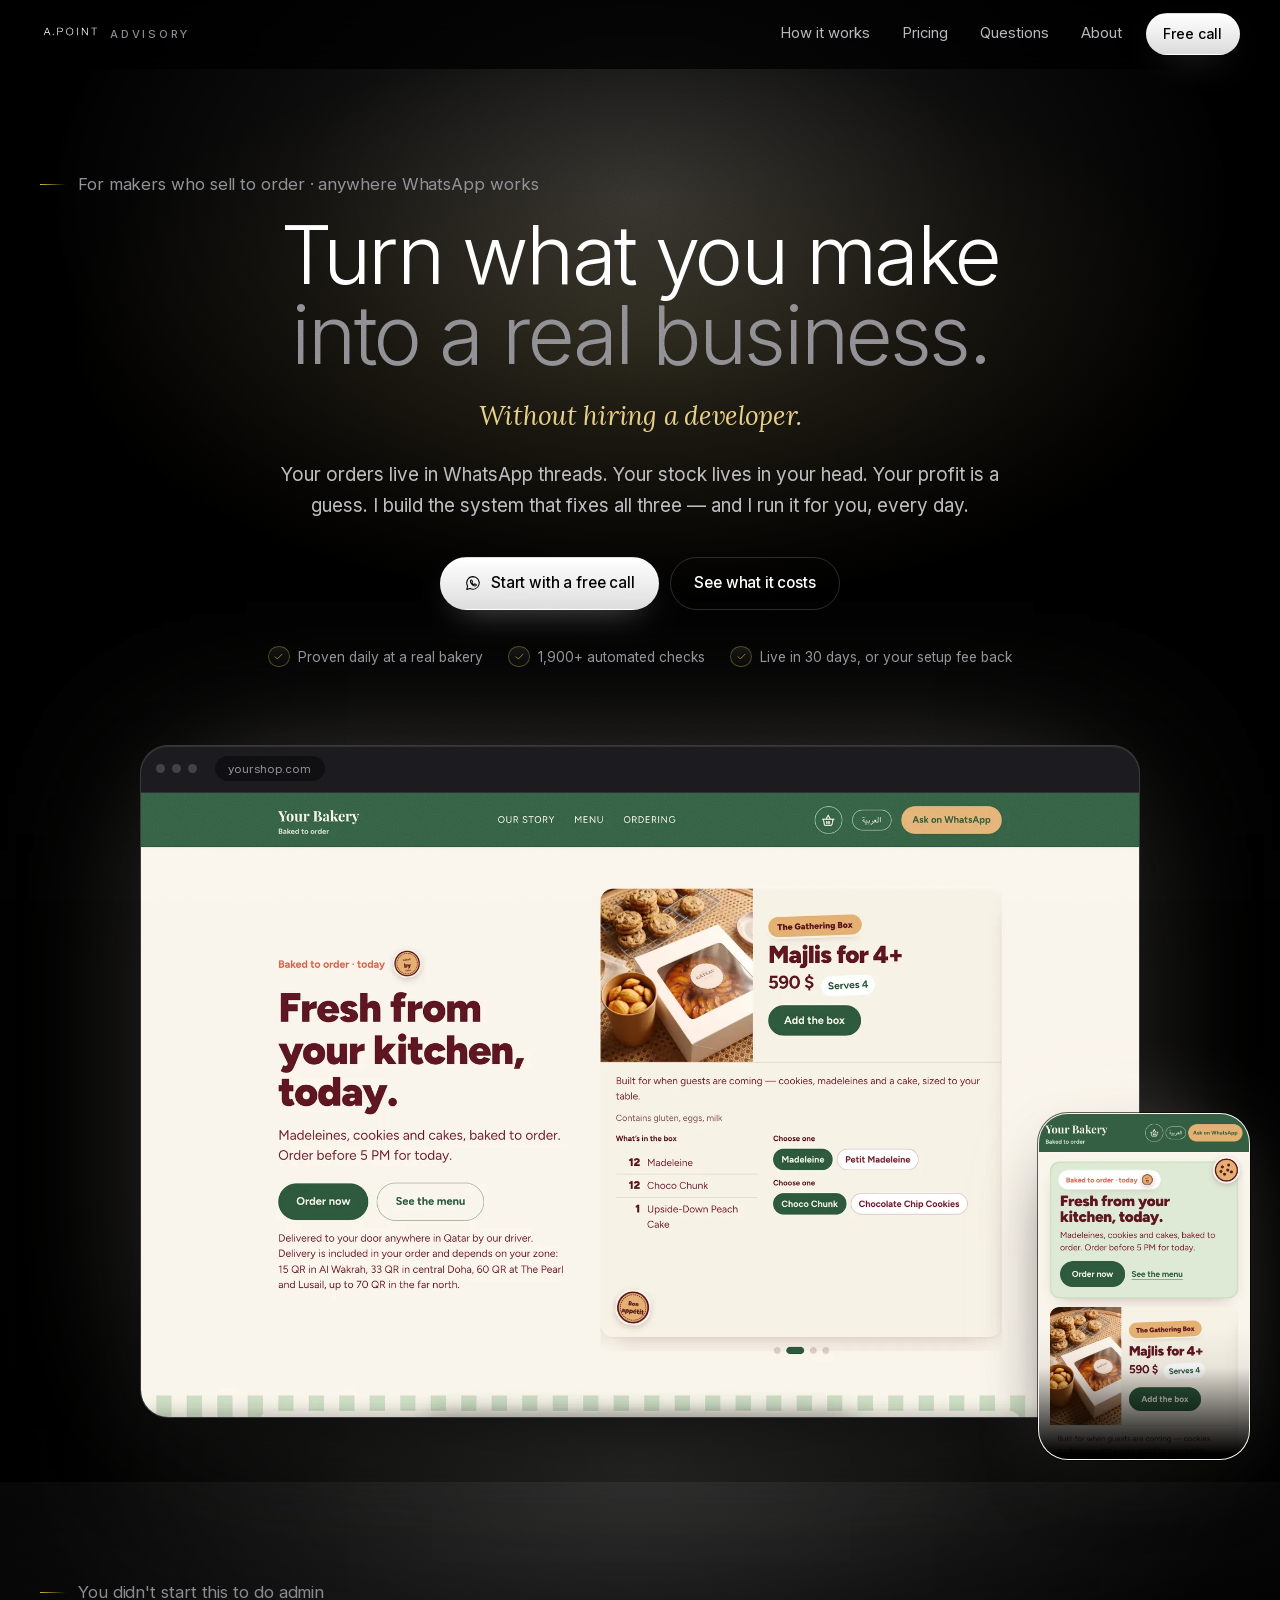
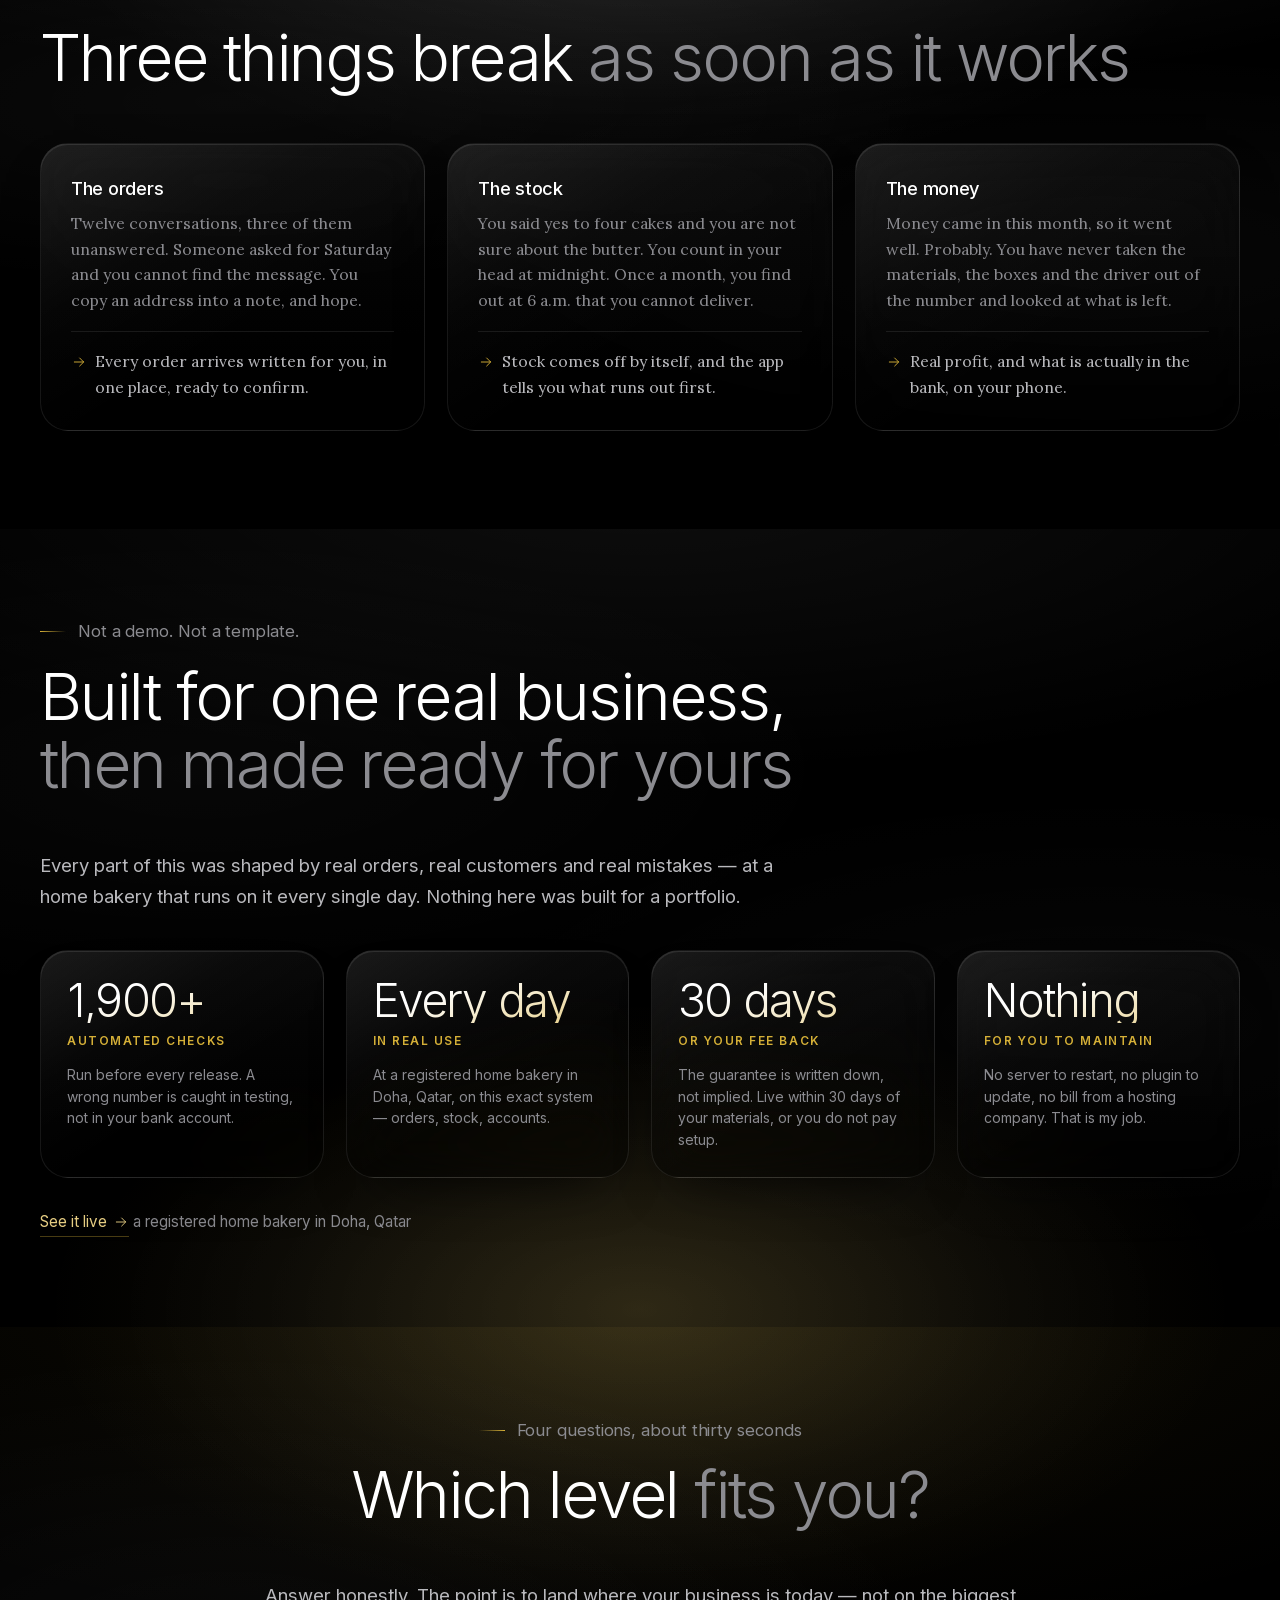
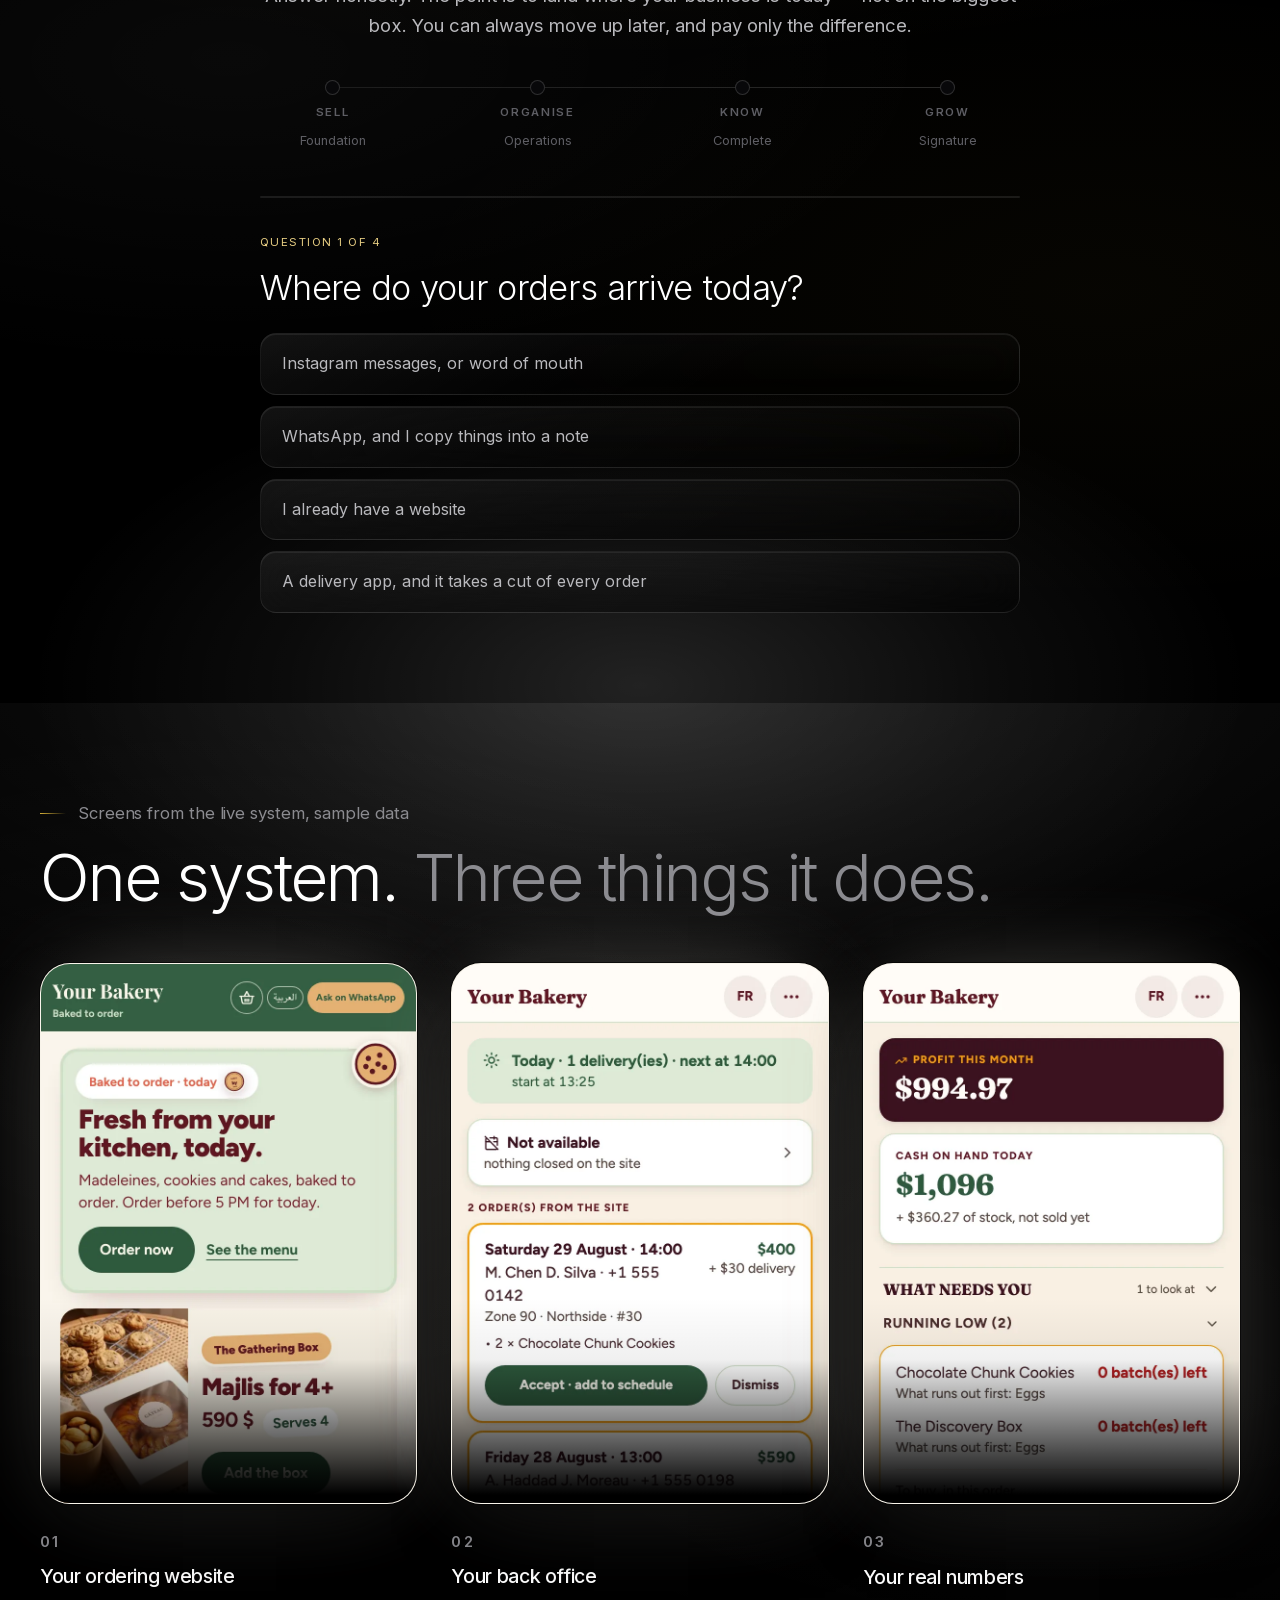
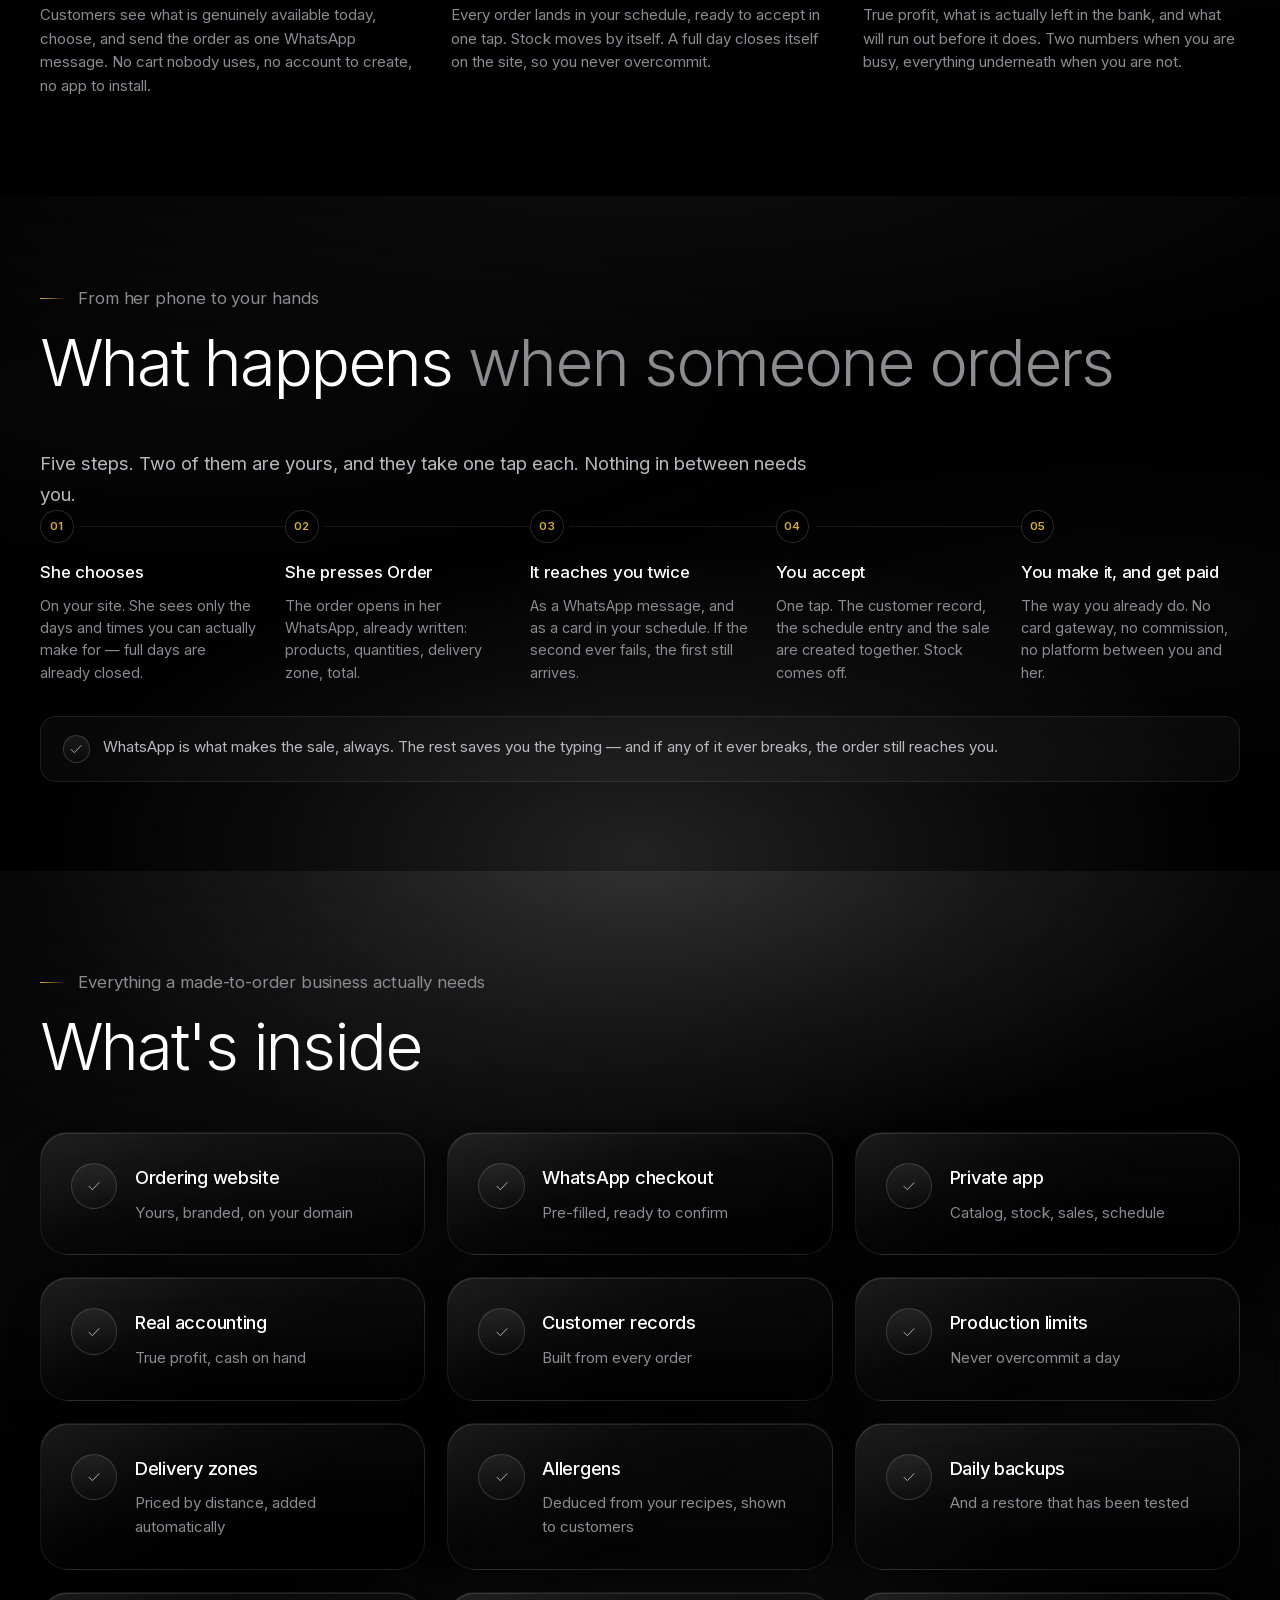
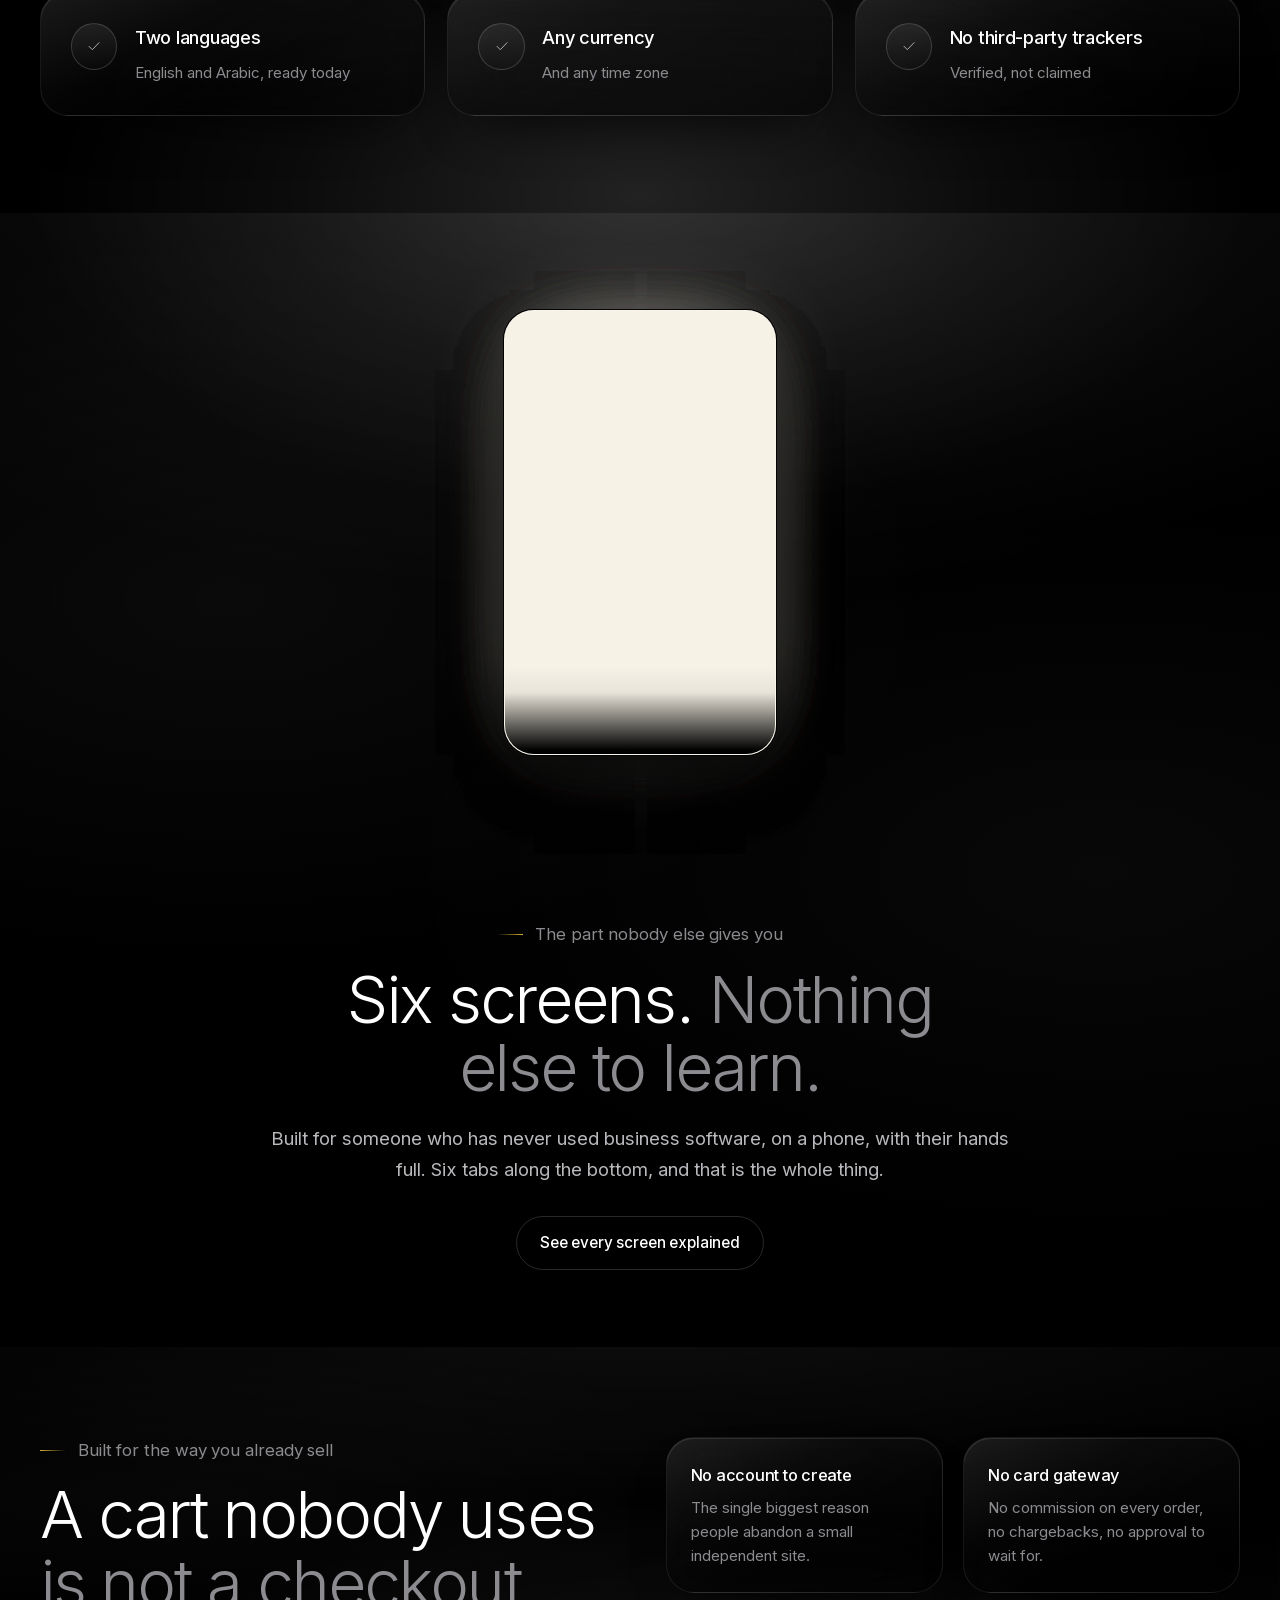
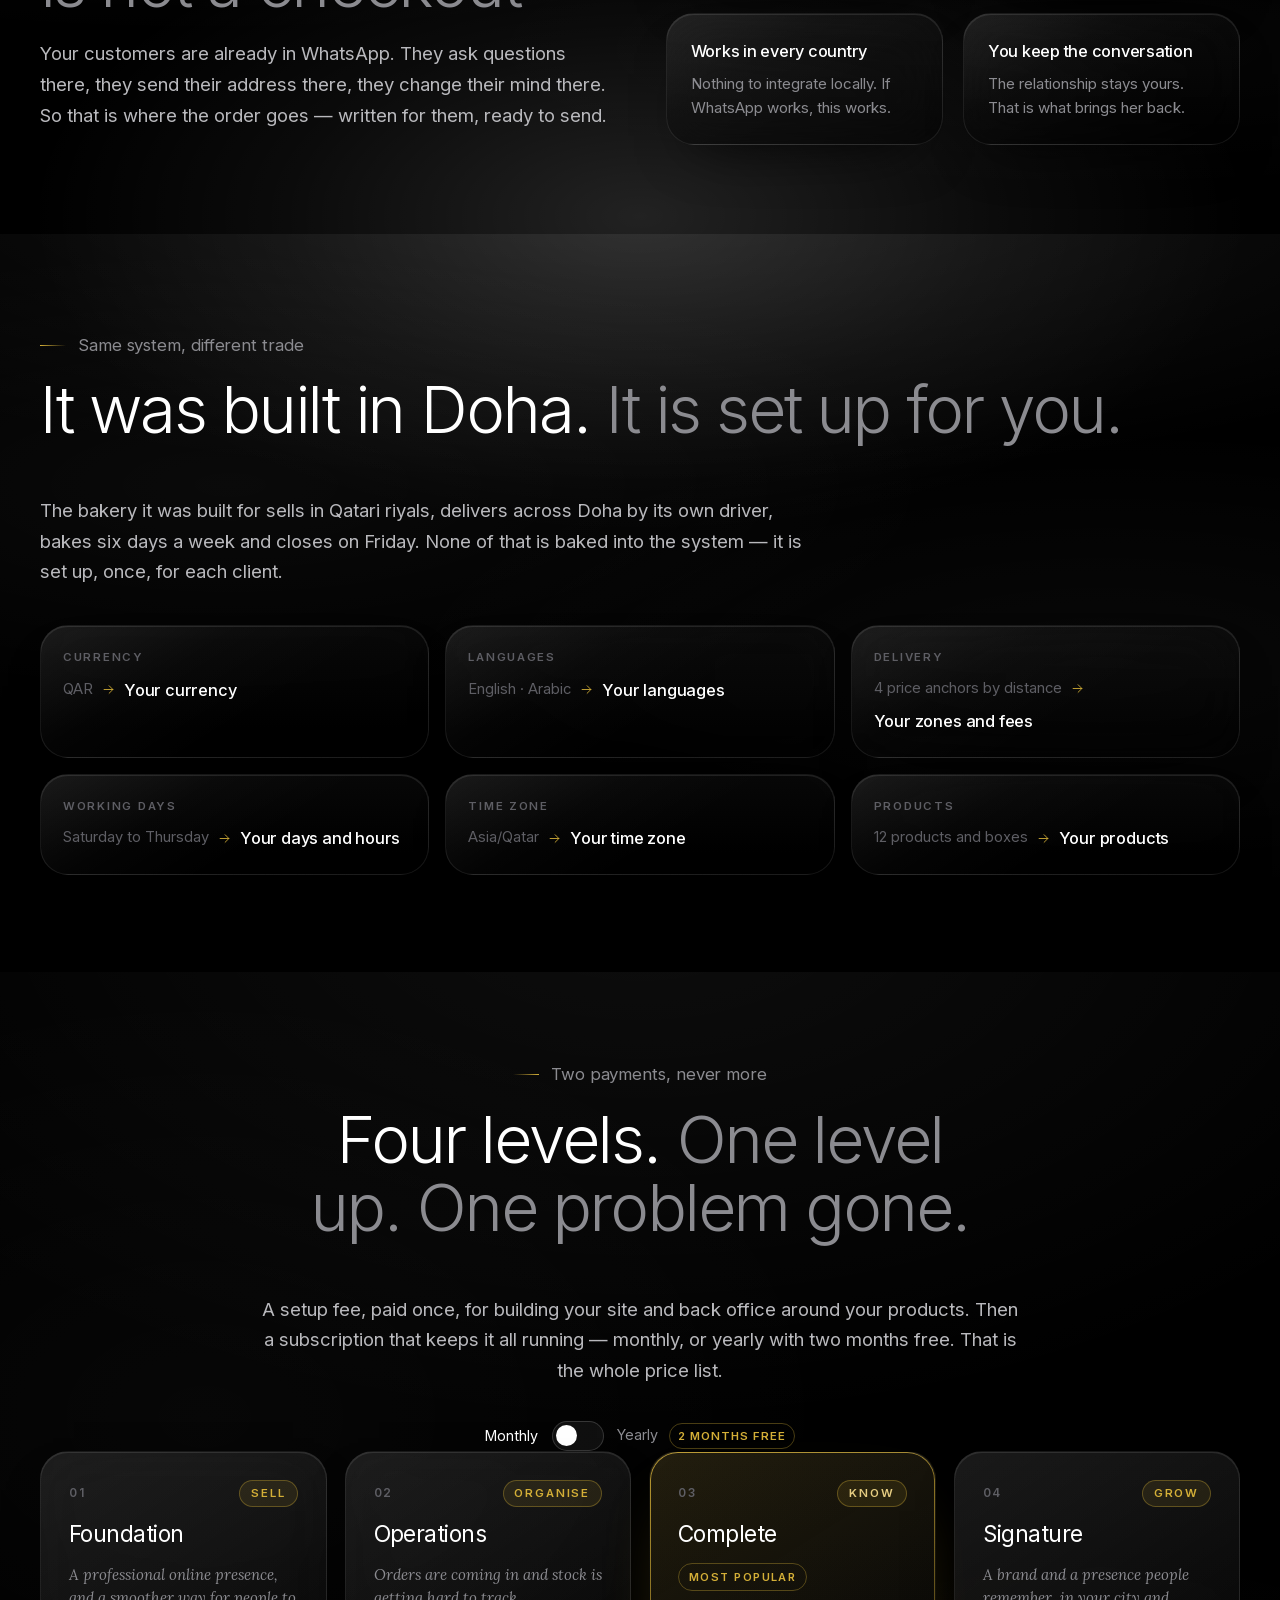
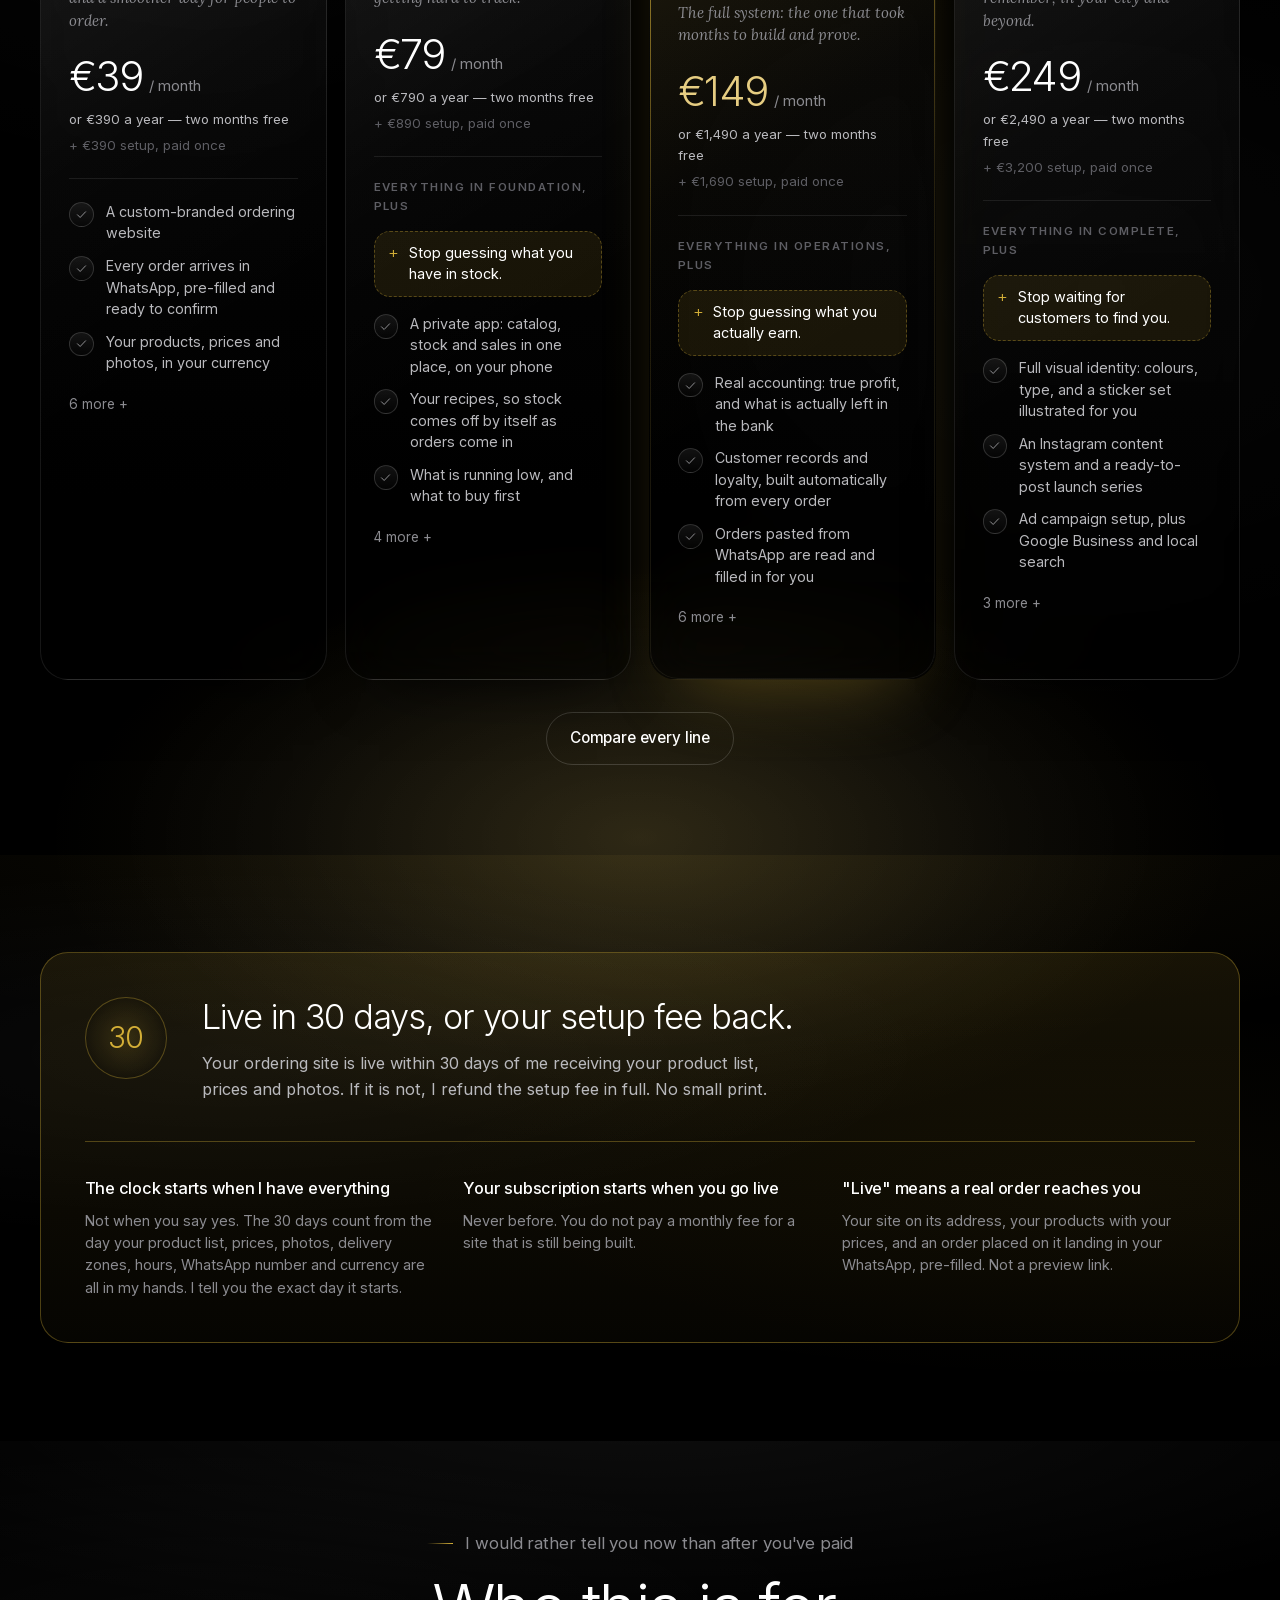
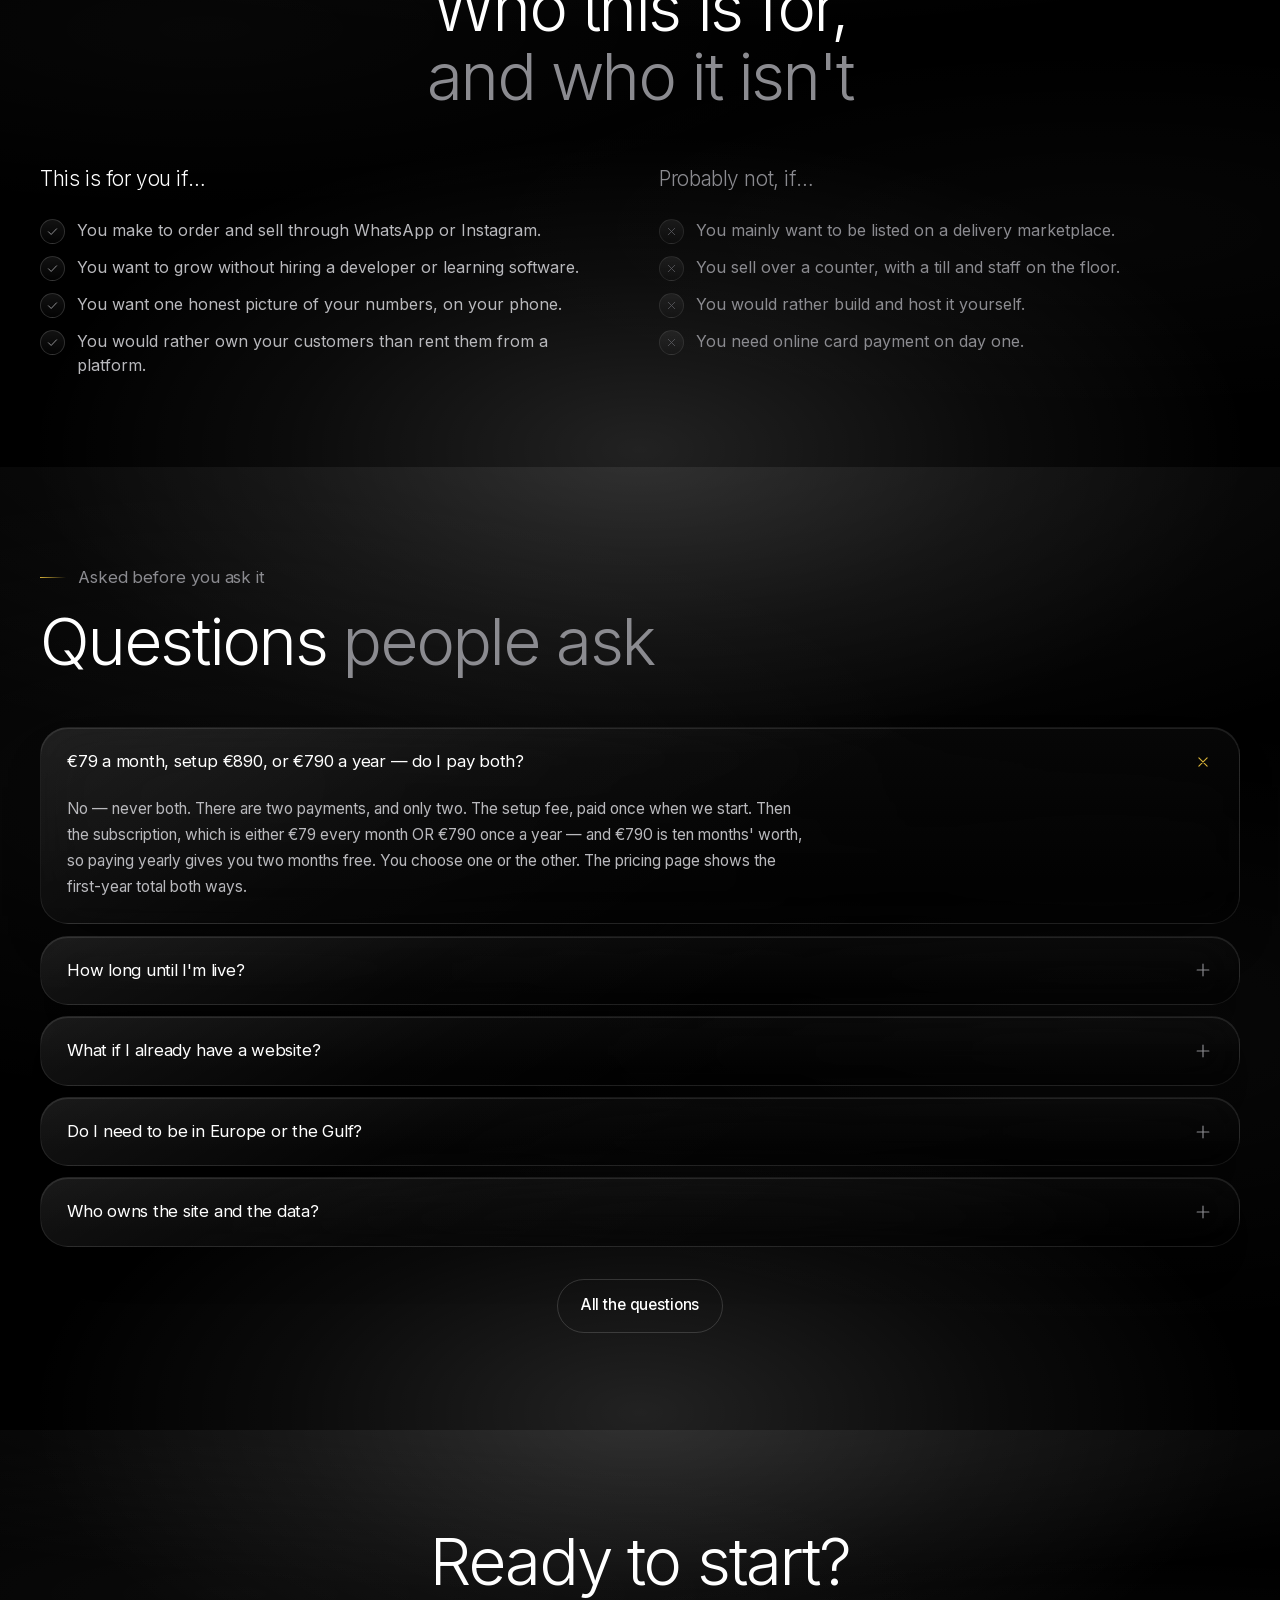
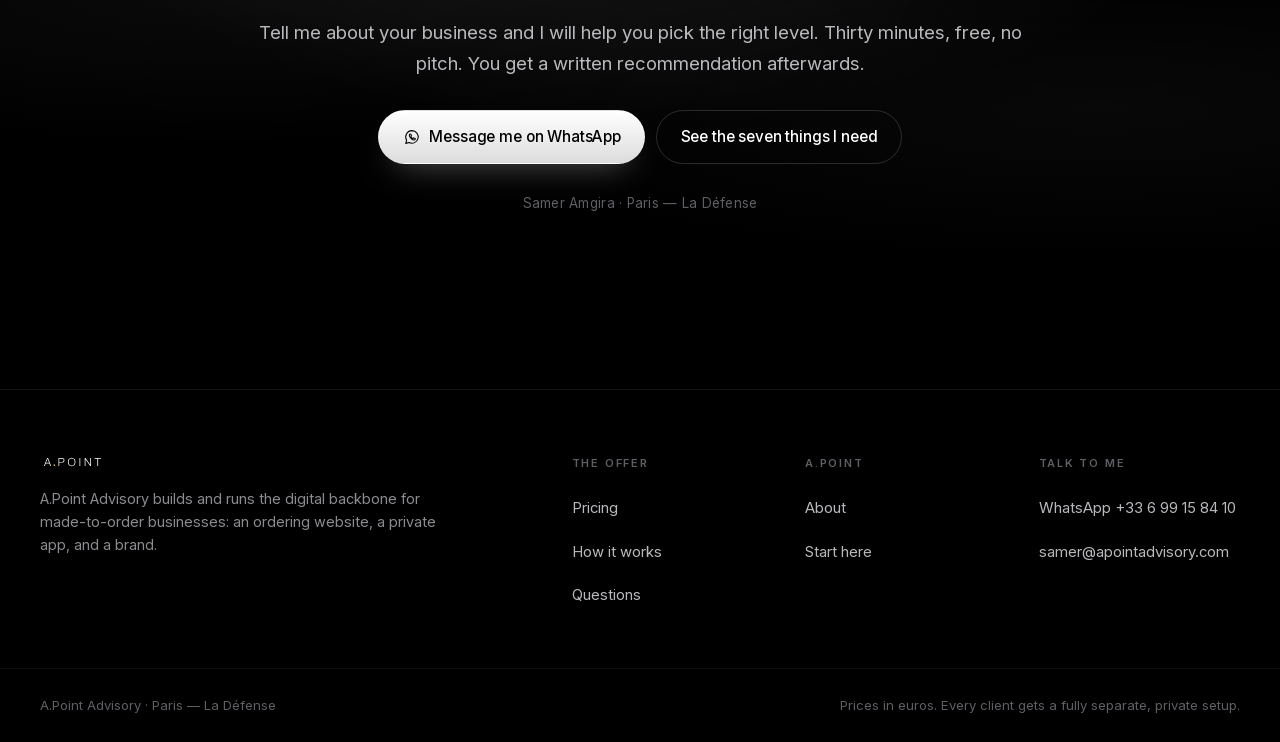
==== commit 5007b407: "Site A.Point — construction 202609101136" ====
--- a/index.html
+++ b/index.html
@@ -6,7 +6,7 @@
 <title>A.Point Advisory — Turn what you make into a real business</title>
 <meta name="description" content="We build and run the digital backbone for people who sell to order: a website that takes orders straight into WhatsApp, a private app for stock and real profit, and a brand people remember. From €39 a month. Live in 30 days, or your setup fee back.">
 <link rel="canonical" href="https://apointadvisory.com/">
-<meta name="apoint-build" content="202609100128">
+<meta name="apoint-build" content="202609101136">
 <meta name="color-scheme" content="dark">
 <meta name="theme-color" content="#000000">
 
@@ -26,7 +26,7 @@
 <link rel="manifest" href="/site.webmanifest">
 
 <link rel="preload" href="/polices/inter-latin-variable.woff2" as="font" type="font/woff2" crossorigin>
-<link rel="stylesheet" href="/style.css?v=202609100128">
+<link rel="stylesheet" href="/style.css?v=202609101136">
 <script type="application/ld+json">{"@context":"https://schema.org","@type":"ProfessionalService","name":"A.Point Advisory","description":"Digital operations for made-to-order businesses","url":"https://apointadvisory.com","areaServed":"Worldwide","founder":{"@type":"Person","name":"Samer Amgira"},"address":{"@type":"PostalAddress","addressLocality":"Paris","addressCountry":"FR"},"email":"samer@apointadvisory.com","telephone":"+33699158410","currenciesAccepted":"EUR","hasOfferCatalog":{"@type":"OfferCatalog","name":"Levels","itemListElement":[{"@type":"Offer","name":"Foundation","price":"39","priceCurrency":"EUR","description":"Subscription, per month. Setup fee of EUR 390, paid once."},{"@type":"Offer","name":"Operations","price":"79","priceCurrency":"EUR","description":"Subscription, per month. Setup fee of EUR 890, paid once."},{"@type":"Offer","name":"Complete","price":"149","priceCurrency":"EUR","description":"Subscription, per month. Setup fee of EUR 1690, paid once."},{"@type":"Offer","name":"Signature","price":"249","priceCurrency":"EUR","description":"Subscription, per month. Setup fee of EUR 3200, paid once."}]}}</script>
 </head>
 <body class="page-accueil">
@@ -153,6 +153,91 @@
   </div>
 </section>
 
+<section id="choisir" class="sec sec-serree sec-halo">
+  <div class="halo halo-or" aria-hidden="true"></div>
+  <div class="wrap ">
+    <div class="tete tete-centre">
+  <p class="sur-titre">Four questions, about thirty seconds</p>
+  <h2 class="display">Which level<span class="gris"> fits you?</span></h2>
+</div>
+    <p class="intro intro-centre">Answer honestly. The point is to land where your business is today — not on the biggest box. You can always move up later, and pay only the difference.</p>
+    <div class="jauge" id="jauge" data-ici="You are here:">
+      <ol class="jauge-rail">
+        <li class="jauge-pas" data-niveau="foundation"><span class="jauge-pt" aria-hidden="true"></span><span class="jauge-mot">Sell</span><span class="jauge-nom">Foundation</span></li>
+        <li class="jauge-pas" data-niveau="operations"><span class="jauge-pt" aria-hidden="true"></span><span class="jauge-mot">Organise</span><span class="jauge-nom">Operations</span></li>
+        <li class="jauge-pas" data-niveau="complete"><span class="jauge-pt" aria-hidden="true"></span><span class="jauge-mot">Know</span><span class="jauge-nom">Complete</span></li>
+        <li class="jauge-pas" data-niveau="signature"><span class="jauge-pt" aria-hidden="true"></span><span class="jauge-mot">Grow</span><span class="jauge-nom">Signature</span></li>
+      </ol>
+      <p class="jauge-etat" id="jauge-etat" aria-live="polite"></p>
+    </div>
+    <div class="selecteur" id="selecteur" hidden
+         data-wa="https://wa.me/33699158410" data-message="Hi Samer, I answered the four questions on your site." data-total="4">
+      <div class="sel-jauge" aria-hidden="true"><span id="sel-jauge-barre"></span></div>
+      <form id="sel-form" class="sel-form">
+      <fieldset class="sel-q" data-cle="orders">
+        <legend class="sel-num">Question 1 of 4</legend>
+        <p class="sel-titre">Where do your orders arrive today?</p>
+        <div class="sel-reps">
+          <button type="button" class="sel-rep" data-poids='{"foundation": 3}' data-note="my orders arrive in Instagram messages"><span class="sel-rep-txt">Instagram messages, or word of mouth</span><svg class="ic" viewBox="0 0 24 24" width="16" height="16" fill="none" stroke="currentColor" stroke-width="1.4" stroke-linecap="round" stroke-linejoin="round" aria-hidden="true"><path d="M5 12h14M13 6l6 6-6 6"/></svg></button>
+          <button type="button" class="sel-rep" data-poids='{"foundation": 2, "operations": 1}' data-note="my orders arrive on WhatsApp and I copy them into a note"><span class="sel-rep-txt">WhatsApp, and I copy things into a note</span><svg class="ic" viewBox="0 0 24 24" width="16" height="16" fill="none" stroke="currentColor" stroke-width="1.4" stroke-linecap="round" stroke-linejoin="round" aria-hidden="true"><path d="M5 12h14M13 6l6 6-6 6"/></svg></button>
+          <button type="button" class="sel-rep" data-poids='{"operations": 3}' data-note="I already have a website"><span class="sel-rep-txt">I already have a website</span><svg class="ic" viewBox="0 0 24 24" width="16" height="16" fill="none" stroke="currentColor" stroke-width="1.4" stroke-linecap="round" stroke-linejoin="round" aria-hidden="true"><path d="M5 12h14M13 6l6 6-6 6"/></svg></button>
+          <button type="button" class="sel-rep" data-poids='{"operations": 2, "complete": 1}' data-note="a delivery app takes a cut of every order"><span class="sel-rep-txt">A delivery app, and it takes a cut of every order</span><svg class="ic" viewBox="0 0 24 24" width="16" height="16" fill="none" stroke="currentColor" stroke-width="1.4" stroke-linecap="round" stroke-linejoin="round" aria-hidden="true"><path d="M5 12h14M13 6l6 6-6 6"/></svg></button>
+        </div>
+      </fieldset>
+      <fieldset class="sel-q" data-cle="stock" hidden>
+        <legend class="sel-num">Question 2 of 4</legend>
+        <p class="sel-titre">Do you know what you have in stock, right now?</p>
+        <div class="sel-reps">
+          <button type="button" class="sel-rep" data-poids='{"foundation": 1, "operations": 2}' data-note="I keep my stock in my head"><span class="sel-rep-txt">In my head, and it mostly works</span><svg class="ic" viewBox="0 0 24 24" width="16" height="16" fill="none" stroke="currentColor" stroke-width="1.4" stroke-linecap="round" stroke-linejoin="round" aria-hidden="true"><path d="M5 12h14M13 6l6 6-6 6"/></svg></button>
+          <button type="button" class="sel-rep" data-poids='{"operations": 3}' data-note="I keep my stock in a notebook or a spreadsheet"><span class="sel-rep-txt">In a notebook or a spreadsheet</span><svg class="ic" viewBox="0 0 24 24" width="16" height="16" fill="none" stroke="currentColor" stroke-width="1.4" stroke-linecap="round" stroke-linejoin="round" aria-hidden="true"><path d="M5 12h14M13 6l6 6-6 6"/></svg></button>
+          <button type="button" class="sel-rep" data-poids='{"operations": 3, "complete": 1}' data-note="I find out what I am missing when I start making"><span class="sel-rep-txt">Not really — I find out when I start making</span><svg class="ic" viewBox="0 0 24 24" width="16" height="16" fill="none" stroke="currentColor" stroke-width="1.4" stroke-linecap="round" stroke-linejoin="round" aria-hidden="true"><path d="M5 12h14M13 6l6 6-6 6"/></svg></button>
+          <button type="button" class="sel-rep" data-poids='{"foundation": 2}' data-note="I buy ingredients for each order"><span class="sel-rep-txt">I hold none — I buy for each order</span><svg class="ic" viewBox="0 0 24 24" width="16" height="16" fill="none" stroke="currentColor" stroke-width="1.4" stroke-linecap="round" stroke-linejoin="round" aria-hidden="true"><path d="M5 12h14M13 6l6 6-6 6"/></svg></button>
+        </div>
+      </fieldset>
+      <fieldset class="sel-q" data-cle="profit" hidden>
+        <legend class="sel-num">Question 3 of 4</legend>
+        <p class="sel-titre">Do you know what each product actually earns you?</p>
+        <div class="sel-reps">
+          <button type="button" class="sel-rep" data-poids='{"complete": 3}' data-note="I do not know what each product earns me"><span class="sel-rep-txt">Honestly, no</span><svg class="ic" viewBox="0 0 24 24" width="16" height="16" fill="none" stroke="currentColor" stroke-width="1.4" stroke-linecap="round" stroke-linejoin="round" aria-hidden="true"><path d="M5 12h14M13 6l6 6-6 6"/></svg></button>
+          <button type="button" class="sel-rep" data-poids='{"complete": 2, "operations": 1}' data-note="I price by feel"><span class="sel-rep-txt">Roughly — I price by feel</span><svg class="ic" viewBox="0 0 24 24" width="16" height="16" fill="none" stroke="currentColor" stroke-width="1.4" stroke-linecap="round" stroke-linejoin="round" aria-hidden="true"><path d="M5 12h14M13 6l6 6-6 6"/></svg></button>
+          <button type="button" class="sel-rep" data-poids='{"complete": 1, "signature": 1}' data-note="I work out my own margins"><span class="sel-rep-txt">Yes, I work it out myself</span><svg class="ic" viewBox="0 0 24 24" width="16" height="16" fill="none" stroke="currentColor" stroke-width="1.4" stroke-linecap="round" stroke-linejoin="round" aria-hidden="true"><path d="M5 12h14M13 6l6 6-6 6"/></svg></button>
+        </div>
+      </fieldset>
+      <fieldset class="sel-q" data-cle="want" hidden>
+        <legend class="sel-num">Question 4 of 4</legend>
+        <p class="sel-titre">What would change the most for you?</p>
+        <div class="sel-reps">
+          <button type="button" class="sel-rep" data-poids='{}' data-plancher="foundation" data-note="I want to look like a real business"><span class="sel-rep-txt">Looking like a real business</span><svg class="ic" viewBox="0 0 24 24" width="16" height="16" fill="none" stroke="currentColor" stroke-width="1.4" stroke-linecap="round" stroke-linejoin="round" aria-hidden="true"><path d="M5 12h14M13 6l6 6-6 6"/></svg></button>
+          <button type="button" class="sel-rep" data-poids='{}' data-plancher="operations" data-note="I want to stop the chaos of orders and stock"><span class="sel-rep-txt">Stopping the chaos of orders and stock</span><svg class="ic" viewBox="0 0 24 24" width="16" height="16" fill="none" stroke="currentColor" stroke-width="1.4" stroke-linecap="round" stroke-linejoin="round" aria-hidden="true"><path d="M5 12h14M13 6l6 6-6 6"/></svg></button>
+          <button type="button" class="sel-rep" data-poids='{}' data-plancher="complete" data-note="I want to know my real numbers and stop overcommitting"><span class="sel-rep-txt">Knowing my real numbers, and never overcommitting</span><svg class="ic" viewBox="0 0 24 24" width="16" height="16" fill="none" stroke="currentColor" stroke-width="1.4" stroke-linecap="round" stroke-linejoin="round" aria-hidden="true"><path d="M5 12h14M13 6l6 6-6 6"/></svg></button>
+          <button type="button" class="sel-rep" data-poids='{}' data-plancher="signature" data-note="I want to be known, with a brand people remember"><span class="sel-rep-txt">Being known — a brand people remember</span><svg class="ic" viewBox="0 0 24 24" width="16" height="16" fill="none" stroke="currentColor" stroke-width="1.4" stroke-linecap="round" stroke-linejoin="round" aria-hidden="true"><path d="M5 12h14M13 6l6 6-6 6"/></svg></button>
+        </div>
+      </fieldset>
+      </form>
+      <button type="button" class="sel-retour" id="sel-retour" hidden>Back</button>
+      <div class="sel-resultat" id="sel-resultat" hidden role="status" aria-live="polite">
+        <p class="sel-res-sur">Your level</p>
+        <h3 class="sel-res-titre" id="sel-res-titre"></h3>
+        <p class="sel-res-prix" id="sel-res-prix"></p>
+        <p class="sel-res-txt" id="sel-res-txt"></p>
+        <div class="sel-res-parce">
+          <p class="sel-res-parce-t">Because you said</p>
+          <ul id="sel-res-notes"></ul>
+        </div>
+        <div class="actions">
+          <a class="btn btn-primaire" id="sel-res-wa" href="#" target="_blank" rel="noopener"><svg class="ic" viewBox="0 0 24 24" width="18" height="18" fill="none" stroke="currentColor" stroke-width="1.4" stroke-linecap="round" stroke-linejoin="round" aria-hidden="true"><path d="M12.02 3.5a8.4 8.4 0 00-7.2 12.7L3.7 20.5l4.4-1.1A8.4 8.4 0 1012.02 3.5z"/><path d="M8.9 8.6c.2-.5.4-.5.6-.5h.5c.2 0 .4 0 .6.5l.6 1.5c.1.2 0 .4-.1.5l-.4.5c-.1.1-.2.3-.1.5.2.4.6 1 1.1 1.5.6.5 1.1.7 1.4.8.2.1.4 0 .5-.1l.5-.5c.2-.2.3-.2.5-.1l1.4.7c.2.1.4.2.4.4 0 .2 0 .8-.3 1.1-.3.4-.9.6-1.3.6-1 0-2.4-.6-3.6-1.6a9 9 0 01-2.3-3c-.3-.7-.4-1.3-.4-1.8 0-.4.2-.8.4-1z"/></svg><span>Talk it through on WhatsApp</span></a>
+          <a class="btn btn-fantome" id="sel-res-voir" href="#niveaux"><span>See what it includes</span></a>
+        </div>
+        <button type="button" class="sel-refaire" id="sel-refaire">Start again</button>
+      </div>
+      <template data-resultat="foundation"><b>Start at Foundation.</b><span>You need to be findable and easy to order from, before anything else. Foundation gives you the site and the orders in WhatsApp — and you move up whenever the work starts to strain.</span></template>
+      <template data-resultat="operations"><b>Start at Operations.</b><span>The orders are already coming. What you are missing is the back office: your stock moving by itself, and your prices and days in your own hand.</span></template>
+      <template data-resultat="complete"><b>Complete is the one.</b><span>You are past the point where a site alone helps. Complete is what tells you the truth about your numbers and stops you saying yes to a day you cannot deliver.</span></template>
+      <template data-resultat="signature"><b>Signature.</b><span>The system is the easy part for you — what you want is to be known. Signature is everything in Complete, plus the brand, the content and the campaigns, with me on the phone every month.</span></template>
+    </div>
+  </div>
+</section>
+
 <section id="produit" class="sec  sec-halo">
   <div class="halo" aria-hidden="true"></div>
   <div class="wrap ">
@@ -401,7 +486,7 @@
       <button type="button" class="bascule-btn" id="bascule-btn" role="switch" aria-checked="false" aria-labelledby="bascule-lab-m bascule-lab-a"><span class="bascule-pion"></span></button>
       <span class="bascule-lab" id="bascule-lab-a">Yearly <span class="bascule-eco">2 months free</span></span>
     </div>
-    <div class="grille-4 niveaux niveaux-compacts">
+    <div class="grille-4 niveaux niveaux-compacts" id="niveaux">
 <article class="niveau niveau-compact" data-niveau="foundation" data-mois="39" data-an="390" data-install="390">
   <div class="niveau-tete">
     <p class="niveau-num">01<span class="niveau-verbe">Sell</span></p>
@@ -654,6 +739,6 @@
     <p>Prices in euros. Every client gets a fully separate, private setup.</p>
   </div>
 </footer>
-<script src="/site.js?v=202609100128" defer></script>
+<script src="/site.js?v=202609101136" defer></script>
 </body>
 </html>
--- a/style.css
+++ b/style.css
@@ -1192,7 +1192,11 @@
    dit en une image ce que le bandeau de fin dit en mots, et elle vaut déjà
    quelque chose avant qu'on ait répondu à quoi que ce soit. Le sélecteur y
    pose ensuite le repère. */
-.jauge{max-width:820px;margin:0 auto;}
+/* De l'air au-dessus : sur l'accueil la jauge suit un paragraphe, et collée
+   à lui elle se lisait comme son soulignement. */
+.jauge{max-width:820px;margin:clamp(1.8rem,3vw,2.8rem) auto 0;}
+/* Une ligne d'état vide ne doit pas laisser sa marge derrière elle. */
+.jauge-etat:empty{display:none;}
 .jauge-rail{
   display:grid;grid-template-columns:repeat(4,1fr);
   position:relative;list-style:none;padding:0;margin:0;
